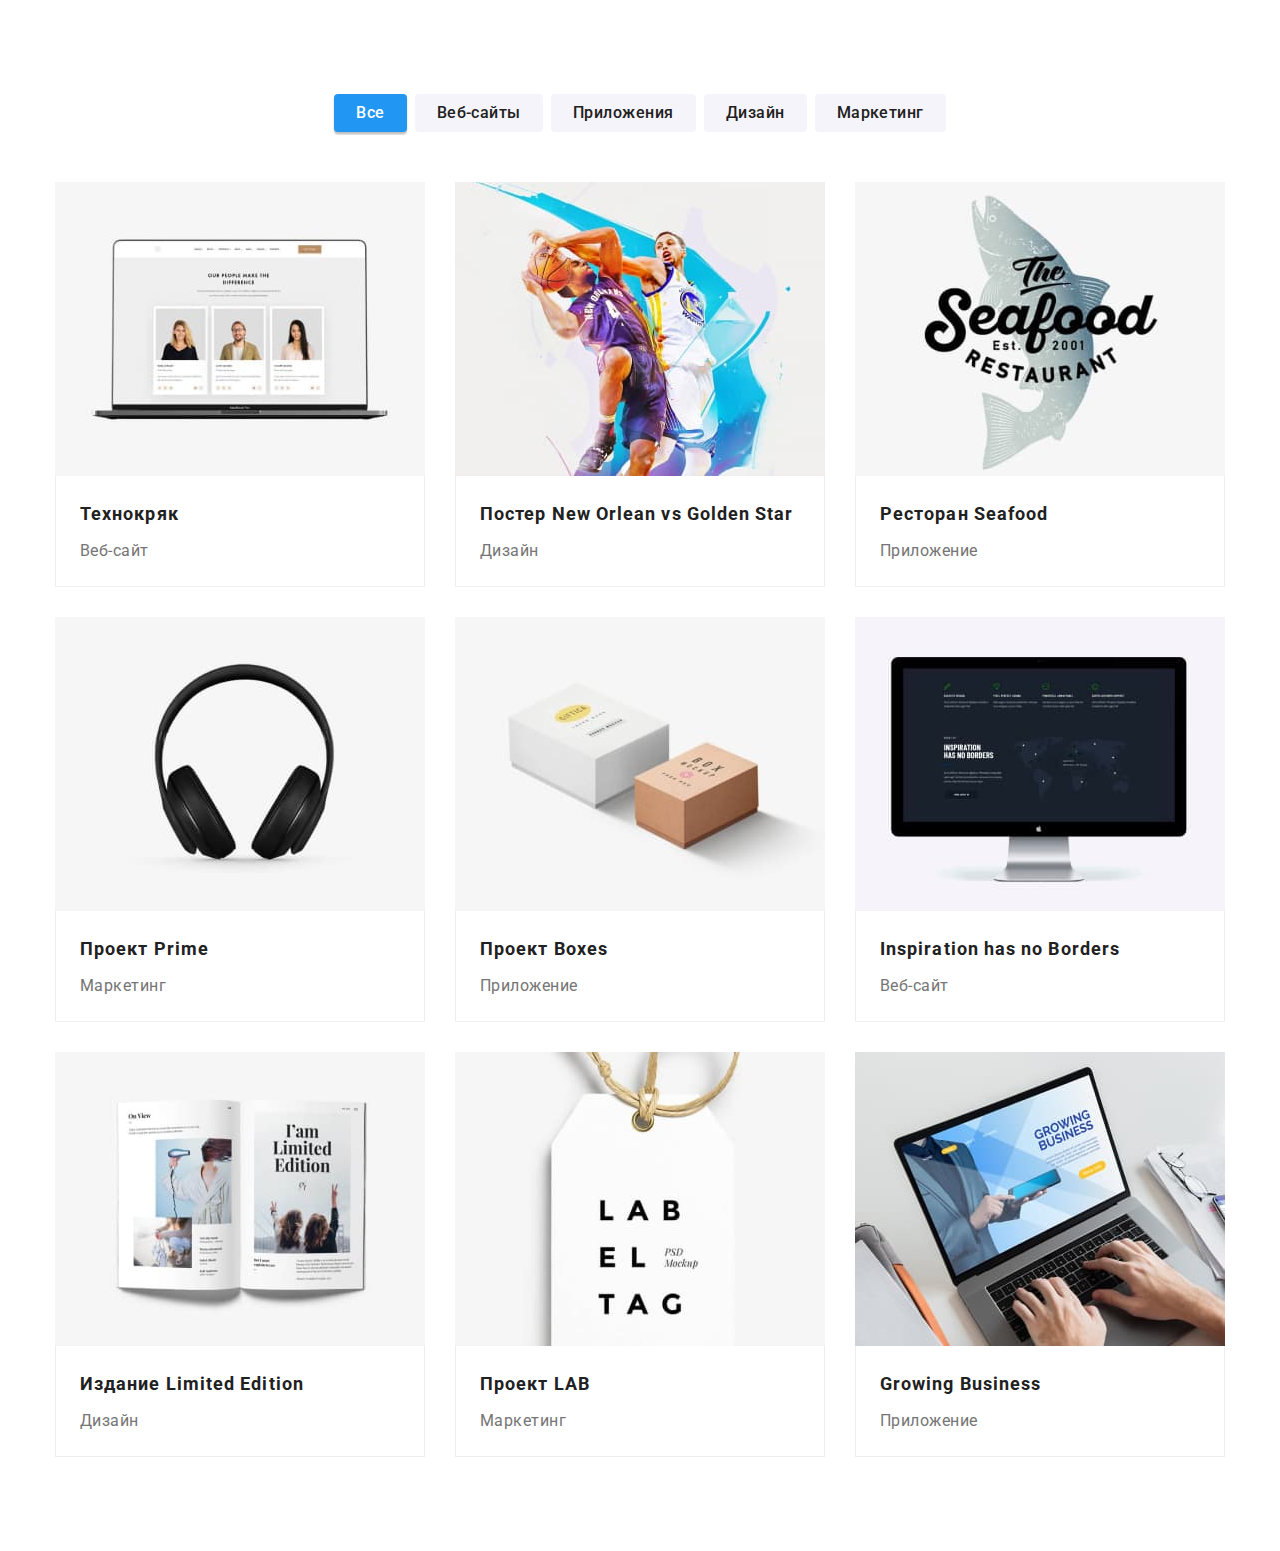
==== portfolio.html @ 35124602 "portfolio" ====
<!DOCTYPE html>
<html lang="ru">
  <head>
    <meta charset="UTF-8" />
    <meta http-equiv="X-UA-Compatible" content="IE=edge" />
    <meta name="viewport" content="width=device-width, initial-scale=1.0" />
    <title>Document</title>
    <link rel="preconnect" href="https://fonts.googleapis.com" />
    <link rel="preconnect" href="https://fonts.gstatic.com" crossorigin />
    <link
      href="https://fonts.googleapis.com/css2?family=Oleo+Script&family=Raleway:wght@700&family=Roboto:wght@400;500;700;900&display=swap"
      rel="stylesheet"
    />
    <link
      rel="stylesheet"
      href="https://cdn.jsdelivr.net/npm/modern-normalize@1.1.0/modern-normalize.min.css"
    />
    <link rel="stylesheet" href="./css/main.min.css" />
  </head>
  <body>
    <!--header page-->
    <!-- <header class="page-header">
      <div class="container container-header">
        <a href="./index.html" class="logo"><span class="logo__web">Web</span>Studio</a>
        <nav>
          <ul class="site-nav">
            <li class="site-nav__item">
              <a href="./index.html" class="site-nav__link">Студия</a>
            </li>
            <li class="site-nav__item">
              <a href="./portfolio.html" class="site-nav__link  site-nav__link--current">Портфолио</a>
            </li>
            <li class="site-nav__item"><a href="" class="site-nav__link">Контакты</a></li>
          </ul>
        </nav>
        <ul class="auth-nav">
          <li class="auth-nav__item">
            <a href="mailto:info@devstudio.com" class="auth-nav__link">
              <svg class="auth-nav__icon--envelope">
                <use href="./images/icons.svg#envelope"></use>
              </svg>
              info@devstudio.com</a
            >
          </li>
          <li class="auth-nav__item auth">
            <a href="tel:+380961111111" class="auth-nav__link">
              <svg class="auth-nav__icon--smartphone">
                <use href="./images/icons.svg#smartphone"></use>
              </svg>
              +38 096 111 11 11</a
            >
          </li>
        </ul>
      </div>
    </header> -->

    <!--main portfolio-->
    <main>
      <section class="section section-portfolio">
        <div class="container">
          <h1 class="section-portfolio__title visually-hidden">РАБОТЫ</h1>
          <ul class="photo-nav">
            <li class="photo-nav__item">
              <button type="button" class="photo-nav__button photo-nav__button--primary">Все</button>
            </li>
            <li class="photo-nav__item"><button type="button" class="photo-nav__button">Веб-сайты</button></li>
            <li class="photo-nav__item"><button type="button" class="photo-nav__button">Приложения</button></li>
            <li class="photo-nav__item"><button type="button" class="photo-nav__button">Дизайн</button></li>
            <li class="photo-nav__item"><button type="button" class="photo-nav__button">Маркетинг</button></li>
          </ul>

          <h2 class="section-portfolio__title visually-hidden">Фото работ</h2>
          <ul class="photo-cards">
            <li class="card">
              <a href="" class="card__link">
                <div class="card__img">
                  <img class="card__img--size" src="./images/laptop1.jpg" alt="laptop"/>
                  <div class="card__overlay">
                    <p>Ресурс предлагает комплексные предложения с разным уровнем функционала и сервисов. Все это позволит посетителю получить исчерпывающие сведения о компании или частном лице.</p>
                  </div>
                </div>
                <div class="card__text">
                  <h2 class="card__project">Технокряк</h2>
                  <p class="card__career">Веб-сайт</p>
                </div>
              </a>
            </li>
            <li class="card">
              <a href="" class="card__link">
                <div class="card__img">
                  <img class="card__img--size" src="./images/basketball.jpg" alt="basketball"/>
                  <div class="card__overlay">
                    <p>Ресурс предлагает комплексные предложения с разным уровнем функционала и сервисов. Все это позволит посетителю получить исчерпывающие сведения о компании или частном лице.</p>
                  </div>
                </div>
              <div class="card__text">
                <h2 class="card__project">Постер New Orlean vs Golden Star</h2>
                <p class="card__career">Дизайн</p>
              </div>
            </a>
            </li>
            <li class="card">
              <a href="" class="card__link">
                <div class="card__img">
                  <img class="card__img--size" src="./images/seafood.jpg" alt="seafood"/>
                  <div class="card__overlay">
                    <p>Ресурс предлагает комплексные предложения с разным уровнем функционала и сервисов. Все это позволит посетителю получить исчерпывающие сведения о компании или частном лице.</p>
                  </div>
                </div>
                <div class="card__text">
                  <h2 class="card__project">Ресторан Seafood</h2>
                  <p class="card__career">Приложение</p>
                </div>
              </a>
            </li>
            <li class="card">
              <a href="" class="card__link">
                <div class="card__img">
                  <img class="card__img--size" src="./images/headphones.jpg" alt="headphones"/>
                  <div class="card__overlay">
                    <p>Ресурс предлагает комплексные предложения с разным уровнем функционала и сервисов. Все это позволит посетителю получить исчерпывающие сведения о компании или частном лице.</p>
                  </div>
                </div>
                <div class="card__text">
                  <h2 class="card__project">Проект Prime</h2>
                  <p class="card__career">Маркетинг</p>
                </div>
              </a>
            </li>
            <li class="card">
              <a href="" class="card__link">
                <div class="card__img">
                  <img class="card__img--size" src="./images/boxes.jpg" alt="boxes"/>
                  <div class="card__overlay">
                    <p>Ресурс предлагает комплексные предложения с разным уровнем функционала и сервисов. Все это позволит посетителю получить исчерпывающие сведения о компании или частном лице.</p>
                  </div>
                </div>
                <div class="card__text">
                  <h2 class="card__project">Проект Boxes</h2>
                  <p class="card__career">Приложение</p>
                </div>
              </a>
            </li>
            <li class="card">
              <a href="" class="card__link">
                <div class="card__img">
                  <img class="card__img--size" src="./images/mac.jpg" alt="bac"/>
                  <div class="card__overlay">
                    <p>Ресурс предлагает комплексные предложения с разным уровнем функционала и сервисов. Все это позволит посетителю получить исчерпывающие сведения о компании или частном лице.</p>
                  </div>
                </div>
                <div class="card__text">
                  <h2 class="card__project">Inspiration has no Borders</h2>
                  <p class="card__career">Веб-сайт</p>
                </div>
              </a>
            </li>
            <li class="card">
              <a href="" class="card__link">
                <div class="card__img">
                  <img class="card__img--size" src="./images/book.jpg" alt="book"/>
                  <div class="card__overlay">
                    <p>Ресурс предлагает комплексные предложения с разным уровнем функционала и сервисов. Все это позволит посетителю получить исчерпывающие сведения о компании или частном лице.</p>
                  </div>
                </div>
                <div class="card__text">
                  <h2 class="card__project">Издание Limited Edition</h2>
                  <p class="card__career">Дизайн</p>
                </div>
              </a>
            </li>
            <li class="card">
              <a href="" class="card__link">
                <div class="card__img">
                <img class="card__img--size" src="./images/steaker.jpg" alt="steaker"/>
                  <div class="card__overlay">
                    <p>Ресурс предлагает комплексные предложения с разным уровнем функционала и сервисов. Все это позволит посетителю получить исчерпывающие сведения о компании или частном лице.</p>
                  </div>
                </div>
                <div class="card__text">
                  <h2 class="card__project">Проект LAB</h2>
                  <p class="card__career">Маркетинг</p>
                </div>
              </a>
            </li>
            <li class="card">
              <a href="" class="card__link">
                <div class="card__img">
                  <img class="card__img--size" src="./images/laptop-hands.jpg" alt="laptop-hands"/>
                  <div class="card__overlay">
                    <p>Ресурс предлагает комплексные предложения с разным уровнем функционала и сервисов. Все это позволит посетителю получить исчерпывающие сведения о компании или частном лице.</p>
                  </div>
                </div>
                <div class="card__text">
                  <h2 class="card__project">Growing Business</h2>
                  <p class="card__career">Приложение</p>
                </div>
              </a>
            </li>
          </ul>
        </div>
      </section>

    <!--footer page-->
    <!-- <footer class="footer">
      <div class="container footer-container">
        <div class="footer__contact">
          <a href="" class="footer-logo"
            ><span class="footer-logo--white">Web</span
            ><span class="footer-logo--blue">Studio</span></a>
          <address>
            <a href="https://goo.gl/maps/uPLYLn5CrwRYCuye6" class="footer__address"
              >г. Киев, пр-т Леси Украинки, 26</a
            >
            <a href="mailto:info@example.com" class="footer__mail">info@example.com</a>
            <a href="tel:+380991111111" class="footer__phone">+38 099 111 11 11</a>
          </address>
        </div>

        <div class="footer-social">
          <p class="footer-social__slogan">присоединяйтесь</p>
          <ul class="footer-social__list">
            <li class="footer-social__item">
              <a href="https://www.instagram.com" class="footer-social__link" target="_blank">
                <svg class="footer-social__icon">
                  <use href="./images/icons.svg#instagram"></use>
                </svg>
              </a>
            </li>
            <li class="footer-social__item">
              <a href="https://twitter.com" class="footer-social__link" target="_blank">
                <svg class="footer-social__icon">
                  <use href="./images/icons.svg#twitter"></use>
                </svg>
              </a>
            </li>
            <li class="footer-social__item">
              <a href="https://www.facebook.com" class="footer-social__link" target="_blank">
                <svg class="footer-social__icon">
                  <use href="./images/icons.svg#facebook"></use>
                </svg>
              </a>
            </li>
            <li class="footer-social__item">
              <a href="https://www.linkedin.com" class="footer-social__link" target="_blank">
                <svg class="footer-social__icon">
                  <use href="./images/icons.svg#linkedin"></use>
                </svg>
              </a>
            </li>
          </ul>
        </div> -->

        <!-- subscribe-form -->

        <!-- <form class="subscribe-form" autocomplete="off">
          <p class="subscribe-form__slogan">Подпишитесь на рассылку</p>
          <div>
            <label for="email"></label>
            <input class="subscribe-form__inpit" type="email" name="email" id="email" placeholder="E-mail">
          </div> 
        </form>
         <div class="subscribe-form__button">
          <button class="subscribe-form__button--text" type="submit">Подписаться 
              <svg class="subscribe-form__button--icon">
              <use href="./images/icons.svg#icon-send"></use>
              </svg>
          </button>
        </div>
      </div>
    </footer> -->

    <script src="./js/modal.js"></script>
  </body>
</html>
---- css/main.min.css ----
.container-header,.site-nav,.auth-nav,.auth-nav__link,.features-icons-cont,.doing-list__element,.social-list,.social-list__link,.client__button,.footer-social__link,.modal__close-button,.contact-form-policy__label,.button__send{display:-webkit-box;display:-ms-flexbox;display:flex;-webkit-box-align:center;-ms-flex-align:center;align-items:center;-webkit-box-pack:center;-ms-flex-pack:center;justify-content:center}.subscribe-form__button--text,.button__send,.photo-nav__button{color:#fff;background-color:#2196F3;font-weight:700;font-size:16px;line-height:1.88;letter-spacing:0.06em;cursor:pointer;border-radius:4px;padding:10px 32px;margin-left:auto;margin-right:auto;border:transparent;-webkit-transition:background-color 250ms cubic-bezier(0.4, 0, 0.2, 1);transition:background-color 250ms cubic-bezier(0.4, 0, 0.2, 1)}.subscribe-form__button--text:hover,.button__send:hover,.photo-nav__button:hover,.subscribe-form__button--text:focus,.button__send:focus,.photo-nav__button:focus{background-color:#188CE8}.section-features__title,.section-doing__title,.section-team__title,.client-section__title,.section-portfolio__title{font-weight:700;font-size:36px;line-height:1.17;text-align:center;color:#212121}.visually-hidden{position:absolute;width:1px;height:1px;margin:-1px;border:0;padding:0;white-space:nowrap;-webkit-clip-path:inset(100%);clip-path:inset(100%);clip:rect(0 0 0 0);overflow:hidden}body{background-color:#fff;color:#757575;font-family:roboto, sans-serif;letter-spacing:0.03em;font-weight:400}img{display:block;max-width:100%;height:auto;margin:0;bottom:0}p,h1,h2,h3,h4{margin:0}ul{margin:0;padding:0;list-style:none}.container{width:100%;margin-left:auto;margin-right:auto;padding-left:15px;padding-right:15px}@media screen and (min-width: 480px){.container{max-width:480px}}@media screen and (min-width: 768px){.container{max-width:768px}}@media screen and (min-width: 1200px){.container{max-width:1200px}}.section{padding:60px 0}@media screen and (min-width: 1200px){.section{padding:94px 0}}.page-header{border-bottom:1px solid #ECECEC;background:#fff}.logo{color:#000;font-family:Raleway, sans-serif;font-weight:700;font-size:26px;line-height:1.19;text-decoration:none;display:block;margin-right:93px}.logo__web{color:#2196F3}.site-nav{font-weight:500;font-size:14px;line-height:1.14;letter-spacing:0.02em;text-decoration:none}.site-nav__item{position:relative}.site-nav__item:not(:first-child){margin-left:50px}.site-nav__link{color:#212121;padding-top:32px;padding-bottom:32px;-webkit-transition:color 250ms cubic-bezier(0.4, 0, 0.2, 1);transition:color 250ms cubic-bezier(0.4, 0, 0.2, 1);text-decoration:none}.site-nav__link--current{color:#2196F3}.site-nav__link--current::after{display:block;position:absolute;margin-top:29px;content:'';width:100%;height:4px;background:#2196F3;border-radius:2px}.site-nav__link:hover,.site-nav__link:focus{color:#2196F3}.auth-nav{font-weight:500;font-size:14px;line-height:1.14;letter-spacing:0.02em;text-decoration:none;margin-left:auto}.auth-nav__item:not(:first-child){margin-left:30px}.auth-nav__link{color:#757575;padding-top:32px;padding-bottom:32px;text-decoration:none;-webkit-transition:color 250ms cubic-bezier(0.4, 0, 0.2, 1);transition:color 250ms cubic-bezier(0.4, 0, 0.2, 1)}.auth-nav__link:hover,.auth-nav__link:focus{color:#2196F3}.auth-nav__icon--envelope{width:16px;height:12px;margin-right:10px;fill:currentColor;text-align:center}.auth-nav__icon--smartphone{width:10px;height:16px;margin-right:10px;fill:currentColor}.hero{text-align:center;padding-top:118px;padding-bottom:118px;background-color:#2F303A;background-image:url(../images/Img-Overlay.png),url(../images/bg-hero.jpg);background-repeat:no-repeat;background-position:center;background-size:cover}@media screen and (min-width: 1200px){.hero{padding-top:200px;padding-bottom:200px}}.hero__title{color:#fff;font-weight:900;font-size:26px;line-height:1.615;letter-spacing:0.06em;text-transform:uppercase;margin-bottom:30px}@media screen and (min-width: 1200px){.hero__title{font-size:44px;line-height:1.36}}.hero__button{color:#fff;background-color:#2196F3;font-weight:700;font-size:16px;line-height:1.88;letter-spacing:0.06em;cursor:pointer;border-radius:4px;padding:10px 32px;margin-left:auto;margin-right:auto;border:transparent;-webkit-transition:background-color 250ms cubic-bezier(0.4, 0, 0.2, 1);transition:background-color 250ms cubic-bezier(0.4, 0, 0.2, 1)}.hero__button:hover,.hero__button:focus{background-color:#188CE8}.features-list{margin-bottom:-30px}@media screen and (min-width: 768px){.features-list{display:-webkit-box;display:-ms-flexbox;display:flex;-ms-flex-wrap:wrap;flex-wrap:wrap;margin-left:-30px}}@media screen and (min-width: 1200px){.features-list{-ms-flex-wrap:nowrap;flex-wrap:nowrap}}.features-list__item{margin-bottom:30px}@media screen and (min-width: 768px){.features-list__item{-ms-flex-preferred-size:calc(100% / 2 - 30px);flex-basis:calc(100% / 2 - 30px);margin-left:30px}}@media screen and (min-width: 1200px){.features-list__item{-ms-flex-preferred-size:calc(100% / 4 - 30px);flex-basis:calc(100% / 4 - 30px)}}.features-list__title{color:#212121;text-transform:uppercase;text-align:center;font-weight:700;font-size:14px;line-height:1.14;margin-top:0;margin-bottom:10px}.features-list__text{font-weight:400;font-size:14px;line-height:1.71;letter-spacing:0.03em}.features-icons-cont{margin-bottom:30px;background-color:#F5F4FA;border-radius:4px}.features-icons-cont__icon{margin:25px 0}.section-doing{padding-top:0;padding-bottom:94px}@media screen and (max-width: 1199px){.section-doing{display:none}}.section-doing__title{margin-bottom:50px}.doing-list{display:-webkit-box;display:-ms-flexbox;display:flex;-webkit-box-pack:justify;-ms-flex-pack:justify;justify-content:space-between}.doing-list__item{position:relative}.doing-list__element{position:absolute;bottom:0;width:370px;height:70px;background:rgba(47,48,58,0.8);text-transform:uppercase;font-weight:700;font-size:14px;line-height:1.143;color:#fff}.section-team{background-color:#F5F4FA;width:100%}.section-team__title{margin-top:0;margin-bottom:30px}@media screen and (min-width: 1200px){.section-team__title{margin-bottom:50px}}.team-list{margin-bottom:-30px}@media screen and (min-width: 768px){.team-list{display:-webkit-box;display:-ms-flexbox;display:flex;-ms-flex-wrap:wrap;flex-wrap:wrap;margin-left:-30px}}@media screen and (min-width: 1200px){.team-list{-ms-flex-wrap:nowrap;flex-wrap:nowrap}}.team-list__item{background-color:#fff;max-width:450px;margin-bottom:30px;-webkit-box-shadow:0px 1px 3px rgba(0,0,0,0.12),0px 1px 1px rgba(0,0,0,0.14),0px 2px 1px rgba(0,0,0,0.2);box-shadow:0px 1px 3px rgba(0,0,0,0.12),0px 1px 1px rgba(0,0,0,0.14),0px 2px 1px rgba(0,0,0,0.2);border-radius:0px 0px 4px 4px}@media screen and (min-width: 768px){.team-list__item{-ms-flex-preferred-size:calc(100% / 2 - 30px);flex-basis:calc(100% / 2 - 30px);margin-left:30px}}@media screen and (min-width: 1200px){.team-list__item{-ms-flex-preferred-size:calc(100% / 4 - 30px);flex-basis:calc(100% / 4 - 30px)}}.team-list__container{display:-webkit-box;display:-ms-flexbox;display:flex;-webkit-box-orient:vertical;-webkit-box-direction:normal;-ms-flex-direction:column;flex-direction:column;text-align:center;padding-top:30px;padding-bottom:24px}.team-list__name{color:#212121;font-weight:500;font-size:16px;line-height:1.19;padding-bottom:10px}.team-list__profession{font-size:16px;line-height:1.19;padding-bottom:16px}.social-list__item{width:44px;height:44px}.social-list__item:not(:last-child){margin-right:10px}.social-list__link{width:100%;height:100%;border-radius:50%;color:#AFB1B8;background-color:#fff;-webkit-transition:color 250ms cubic-bezier(0.4, 0, 0.2, 1),background-color 250ms cubic-bezier(0.4, 0, 0.2, 1);transition:color 250ms cubic-bezier(0.4, 0, 0.2, 1),background-color 250ms cubic-bezier(0.4, 0, 0.2, 1)}.social-list__link:hover,.social-list__link:focus{color:#fff;background-color:#2196F3}.social-list__icon{width:20px;height:20px;fill:currentColor}.client-section__title{margin-bottom:30px}@media screen and (min-width: 1200px){.client-section__title{margin-bottom:50px}}.client-section__list{display:-webkit-box;display:-ms-flexbox;display:flex;-ms-flex-wrap:wrap;flex-wrap:wrap;margin-left:-30px;margin-bottom:-30px}.client{margin-left:30px;margin-bottom:30px;-ms-flex-preferred-size:calc(100% / 2 - 30px);flex-basis:calc(100% / 2 - 30px)}@media screen and (min-width: 768px){.client{-ms-flex-preferred-size:calc(100% / 3 - 30px);flex-basis:calc(100% / 3 - 30px)}}@media screen and (min-width: 1200px){.client{-ms-flex-preferred-size:calc(100% / 6 - 30px);flex-basis:calc(100% / 6 - 30px)}}.client__button{border:1px solid #AFB1B8;border-radius:4px;height:92px;color:#AFB1B8;-webkit-transition:color 250ms cubic-bezier(0.4, 0, 0.2, 1),border 250ms cubic-bezier(0.4, 0, 0.2, 1);transition:color 250ms cubic-bezier(0.4, 0, 0.2, 1),border 250ms cubic-bezier(0.4, 0, 0.2, 1)}.client__button:hover,.client__button:focus{color:#2196F3;border:1px solid #2196F3}.client__icon{width:106px;height:60px;fill:currentColor}.footer{background-color:#2F303A}.footer-container{display:-webkit-box;display:-ms-flexbox;display:flex;-webkit-box-align:start;-ms-flex-align:start;align-items:flex-start;-ms-flex-line-pack:center;align-content:center}.footer__contact{display:-webkit-box;display:-ms-flexbox;display:flex;-webkit-box-pack:center;-ms-flex-pack:center;justify-content:center;-webkit-box-orient:vertical;-webkit-box-direction:normal;-ms-flex-direction:column;flex-direction:column;padding-top:60px;width:100%}.footer-logo{display:block;color:#000;font-family:Raleway, sans-serif;font-weight:700;font-size:26px;line-height:1.19;text-decoration:none;margin-bottom:20px;margin-right:0}.footer-logo--white{color:#fff;-webkit-transition:color 250ms cubic-bezier(0.4, 0, 0.2, 1);transition:color 250ms cubic-bezier(0.4, 0, 0.2, 1)}.footer-logo--blue{color:#2196F3}.footer__address,.footer__mail,.footer__phone{display:block;font-size:14px;line-height:1.71;font-style:normal;margin-bottom:9px;text-decoration:none}.footer__address:hover,.footer__address:focus,.footer__mail:hover,.footer__mail:focus,.footer__phone:hover,.footer__phone:focus{color:#2196F3}.footer__address{color:#fff;-webkit-transition:color 250ms cubic-bezier(0.4, 0, 0.2, 1);transition:color 250ms cubic-bezier(0.4, 0, 0.2, 1)}.footer__mail,.footer__phone{color:rgba(255,255,255,0.6);-webkit-transition:color 250ms cubic-bezier(0.4, 0, 0.2, 1);transition:color 250ms cubic-bezier(0.4, 0, 0.2, 1)}.footer__phone{margin-bottom:0}.footer-social{width:100%;padding:72px 93px 100px 70px}.footer-social__slogan{font-weight:700;font-size:14px;line-height:1.143;letter-spacing:0.03em;text-transform:uppercase;color:#fff;padding-bottom:20px;width:100%}.footer-social__list{display:-webkit-box;display:-ms-flexbox;display:flex}.footer-social__item{width:44px;height:44px}.footer-social__item:not(:last-child){margin-right:10px}.footer-social__link{width:100%;height:100%;border-radius:50%;color:#fff;background-color:rgba(255,255,255,0.1);-webkit-transition:color 250ms cubic-bezier(0.4, 0, 0.2, 1),background-color 250ms cubic-bezier(0.4, 0, 0.2, 1);transition:color 250ms cubic-bezier(0.4, 0, 0.2, 1),background-color 250ms cubic-bezier(0.4, 0, 0.2, 1)}.footer-social__link:hover,.footer-social__link:focus{color:#fff;background-color:#2196F3}.footer-social__icon{width:20px;height:20px;fill:currentColor}.subscribe-form{width:358px;padding-top:72px}.subscribe-form__slogan{font-weight:700;font-size:14px;line-height:1.143;letter-spacing:0.03em;text-transform:uppercase;color:#fff;padding-bottom:20px}.subscribe-form__inpit{width:358px;height:50px;left:815px;top:2787px;background:rgba(47,48,58,0.8);border:1px solid rgba(255,255,255,0.3);-webkit-filter:drop-shadow(0px 4px 4px rgba(0,0,0,0.15));filter:drop-shadow(0px 4px 4px rgba(0,0,0,0.15));border-radius:4px;padding-left:16px;color:#fff;-webkit-transition:border 250ms cubic-bezier(0.4, 0, 0.2, 1);transition:border 250ms cubic-bezier(0.4, 0, 0.2, 1);outline:none;cursor:pointer}.subscribe-form__inpit::-webkit-input-placeholder{font-weight:400;font-size:16px;line-height:1.25;letter-spacing:0.03em;color:rgba(255,255,255,0.6)}.subscribe-form__inpit:-ms-input-placeholder{font-weight:400;font-size:16px;line-height:1.25;letter-spacing:0.03em;color:rgba(255,255,255,0.6)}.subscribe-form__inpit::-ms-input-placeholder{font-weight:400;font-size:16px;line-height:1.25;letter-spacing:0.03em;color:rgba(255,255,255,0.6)}.subscribe-form__inpit::placeholder{font-weight:400;font-size:16px;line-height:1.25;letter-spacing:0.03em;color:rgba(255,255,255,0.6)}.subscribe-form__inpit:focus{border:1px solid #2196F3;border-radius:4px}.subscribe-form__button{padding-top:108px;padding-left:12px}.subscribe-form__button--text{display:-webkit-inline-box;display:-ms-inline-flexbox;display:inline-flex;-webkit-box-align:center;-ms-flex-align:center;align-items:center;padding:10px 28px}.subscribe-form__button--icon{width:24px;height:24px;margin-left:10px}.backdrop{position:fixed;top:0;left:0;width:100%;height:100%;background:rgba(0,0,0,0.2);z-index:2;opacity:1;visibility:visible;-webkit-transition:opacity 250ms cubic-bezier(0.4, 0, 0.2, 1),visibility 250ms cubic-bezier(0.4, 0, 0.2, 1);transition:opacity 250ms cubic-bezier(0.4, 0, 0.2, 1),visibility 250ms cubic-bezier(0.4, 0, 0.2, 1)}.backdrop.is-hidden{visibility:hidden;opacity:0;pointer-events:none}.backdrop.is-hidden .modal{-webkit-transform:translate(-50%, -50%) scale(0.8);transform:translate(-50%, -50%) scale(0.8)}.modal{position:absolute;top:50%;left:50%;-webkit-transform:translate(-50%, -50%) scale(1);transform:translate(-50%, -50%) scale(1);-webkit-transition:-webkit-transform 250ms cubic-bezier(0.4, 0, 0.2, 1);transition:-webkit-transform 250ms cubic-bezier(0.4, 0, 0.2, 1);transition:transform 250ms cubic-bezier(0.4, 0, 0.2, 1);transition:transform 250ms cubic-bezier(0.4, 0, 0.2, 1), -webkit-transform 250ms cubic-bezier(0.4, 0, 0.2, 1);margin:0;min-width:528px;min-height:581px;background-color:#fff;-webkit-box-shadow:0px 1px 3px rgba(0,0,0,0.12),0px 1px 1px rgba(0,0,0,0.14),0px 2px 1px rgba(0,0,0,0.2);box-shadow:0px 1px 3px rgba(0,0,0,0.12),0px 1px 1px rgba(0,0,0,0.14),0px 2px 1px rgba(0,0,0,0.2);border-radius:4px}.modal__close-button{position:absolute;right:8px;top:8px;padding:0;margin:0;width:30px;height:30px;border:1px solid rgba(0,0,0,0.1);background-color:#fff;border-radius:50%;fill:#000;-webkit-transition:fill 250ms cubic-bezier(0.4, 0, 0.2, 1);transition:fill 250ms cubic-bezier(0.4, 0, 0.2, 1);cursor:pointer}.modal__close-button:hover{fill:#2196F3}.form{width:448px;margin-left:auto;margin-right:auto;padding-top:41px;padding-bottom:40px}.form__title{font-weight:700;font-size:20px;line-height:1.15;text-align:center;letter-spacing:0.03em;color:#212121;padding-bottom:12px}.contact-form{position:relative;padding-bottom:10px;display:-webkit-box;display:-ms-flexbox;display:flex;-webkit-box-orient:vertical;-webkit-box-direction:normal;-ms-flex-direction:column;flex-direction:column;margin:0}.contact-form__label{font-weight:400;font-size:12px;line-height:1.17;letter-spacing:0.01em;margin-bottom:4px}.contact-form__input{border:1px solid rgba(33,33,33,0.2);border-radius:4px;outline:none;padding-left:42px;padding-right:16px;color:#212121;resize:none;cursor:pointer;-webkit-transition:border 250ms cubic-bezier(0.4, 0, 0.2, 1);transition:border 250ms cubic-bezier(0.4, 0, 0.2, 1)}.contact-form__input--height{height:40px}.contact-form__input--comment{padding:12px 16px}.contact-form__input::-webkit-input-placeholder{font-size:14px;line-height:1.143;letter-spacing:0.01em;color:rgba(117,117,117,0.5)}.contact-form__input:-ms-input-placeholder{font-size:14px;line-height:1.143;letter-spacing:0.01em;color:rgba(117,117,117,0.5)}.contact-form__input::-ms-input-placeholder{font-size:14px;line-height:1.143;letter-spacing:0.01em;color:rgba(117,117,117,0.5)}.contact-form__input::placeholder{font-size:14px;line-height:1.143;letter-spacing:0.01em;color:rgba(117,117,117,0.5)}.contact-form__input:focus{border:1px solid #2196F3}.contact-form__input:focus+.contact-form__icon{fill:#2196F3}.contact-form__icon{position:absolute;bottom:21px;left:12px;width:18px;height:18px;fill:#212121;-webkit-transition:fill 250ms cubic-bezier(0.4, 0, 0.2, 1);transition:fill 250ms cubic-bezier(0.4, 0, 0.2, 1)}.contact-form-policy{padding-bottom:30px;margin:0}.contact-form-policy__label{font-weight:400;font-size:14px;line-height:1.71;letter-spacing:0.03em;cursor:pointer}.contact-form-policy__label--rules{margin-left:0.25rem;color:#2196F3}.contact-form-policy__checkbox{display:inline-block;width:16px;height:15px;border:2px solid #212121;border-radius:2px;margin-right:8px}.contact-form-policy__input:checked+.contact-form-policy__checkbox{border-color:#2196F3;background-color:#2196F3;background-image:url(../images/icon-check.svg);background-size:contain;background-repeat:no-repeat;background-origin:border-box}.button__send{min-width:200px}.photo-nav{display:-webkit-box;display:-ms-flexbox;display:flex;-ms-flex-wrap:wrap;flex-wrap:wrap;padding-bottom:40px;margin-left:-8px;margin-bottom:-15px}@media screen and (min-width: 768px){.photo-nav{-webkit-box-pack:center;-ms-flex-pack:center;justify-content:center;margin-bottom:0;padding-bottom:30px}}@media screen and (min-width: 1200px){.photo-nav{padding-bottom:50px}}.photo-nav__item{margin-left:8px;margin-bottom:15px}@media screen and (min-width: 768px){.photo-nav__item{margin-bottom:0}}.photo-nav__button{color:#212121;background-color:#F5F4FA;-webkit-box-shadow:none;box-shadow:none;font-weight:500;font-size:16px;line-height:1.63;letter-spacing:0.03em;font-family:inherit;cursor:pointer;padding:6px 22px;-webkit-transition:color 250ms cubic-bezier(0.4, 0, 0.2, 1),background-color 250ms cubic-bezier(0.4, 0, 0.2, 1),-webkit-box-shadow 250ms cubic-bezier(0.4, 0, 0.2, 1);transition:color 250ms cubic-bezier(0.4, 0, 0.2, 1),background-color 250ms cubic-bezier(0.4, 0, 0.2, 1),-webkit-box-shadow 250ms cubic-bezier(0.4, 0, 0.2, 1);transition:color 250ms cubic-bezier(0.4, 0, 0.2, 1),background-color 250ms cubic-bezier(0.4, 0, 0.2, 1),box-shadow 250ms cubic-bezier(0.4, 0, 0.2, 1);transition:color 250ms cubic-bezier(0.4, 0, 0.2, 1),background-color 250ms cubic-bezier(0.4, 0, 0.2, 1),box-shadow 250ms cubic-bezier(0.4, 0, 0.2, 1),-webkit-box-shadow 250ms cubic-bezier(0.4, 0, 0.2, 1)}.photo-nav__button:hover,.photo-nav__button:focus{color:#fff;background-color:#2196F3;-webkit-box-shadow:0px 3px 1px rgba(0,0,0,0.1),0px 1px 2px rgba(0,0,0,0.08),0px 2px 2px rgba(0,0,0,0.12);box-shadow:0px 3px 1px rgba(0,0,0,0.1),0px 1px 2px rgba(0,0,0,0.08),0px 2px 2px rgba(0,0,0,0.12)}.photo-nav__button--primary{color:#fff;background-color:#2196F3;-webkit-box-shadow:0px 3px 1px rgba(0,0,0,0.1),0px 1px 2px rgba(0,0,0,0.08),0px 2px 2px rgba(0,0,0,0.12);box-shadow:0px 3px 1px rgba(0,0,0,0.1),0px 1px 2px rgba(0,0,0,0.08),0px 2px 2px rgba(0,0,0,0.12)}.photo-cards{margin-bottom:-30px}@media screen and (min-width: 768px){.photo-cards{display:-webkit-box;display:-ms-flexbox;display:flex;-ms-flex-wrap:wrap;flex-wrap:wrap;margin-left:-30px}}.card{margin-bottom:30px;-webkit-box-shadow:none;box-shadow:none;-webkit-transition:-webkit-box-shadow 250ms cubic-bezier(0.4, 0, 0.2, 1);transition:-webkit-box-shadow 250ms cubic-bezier(0.4, 0, 0.2, 1);transition:box-shadow 250ms cubic-bezier(0.4, 0, 0.2, 1);transition:box-shadow 250ms cubic-bezier(0.4, 0, 0.2, 1), -webkit-box-shadow 250ms cubic-bezier(0.4, 0, 0.2, 1)}@media screen and (min-width: 768px){.card{-ms-flex-preferred-size:calc(100% / 2 - 30px);flex-basis:calc(100% / 2 - 30px);margin-left:30px}}@media screen and (min-width: 1200px){.card{-ms-flex-preferred-size:calc(100% / 3 - 30px);flex-basis:calc(100% / 3 - 30px);margin-left:30px}}.card:hover,.card:focus{cursor:pointer;-webkit-box-shadow:0px 1px 1px rgba(0,0,0,0.12),0px 4px 4px rgba(0,0,0,0.06),1px 4px 6px rgba(0,0,0,0.16);box-shadow:0px 1px 1px rgba(0,0,0,0.12),0px 4px 4px rgba(0,0,0,0.06),1px 4px 6px rgba(0,0,0,0.16)}.card:hover .card__overlay,.card:focus .card__overlay{-webkit-transform:translateY(0);transform:translateY(0)}.card__link{display:-webkit-box;display:-ms-flexbox;display:flex;-webkit-box-orient:vertical;-webkit-box-direction:normal;-ms-flex-direction:column;flex-direction:column;height:100%;text-decoration:none}.card__img{position:relative;overflow:hidden}.card__img--size{width:450px}.card__overlay{position:absolute;width:100%;height:100%;top:0;left:0;padding:63px 24px;font-size:18px;line-height:1.556;color:#fff;background:rgba(33,150,243,0.9);-webkit-transform:translateY(100%);transform:translateY(100%);-webkit-transition:-webkit-transform 250ms cubic-bezier(0.4, 0, 0.2, 1);transition:-webkit-transform 250ms cubic-bezier(0.4, 0, 0.2, 1);transition:transform 250ms cubic-bezier(0.4, 0, 0.2, 1);transition:transform 250ms cubic-bezier(0.4, 0, 0.2, 1), -webkit-transform 250ms cubic-bezier(0.4, 0, 0.2, 1)}.card__text{-webkit-box-flex:1;-ms-flex-positive:1;flex-grow:1;border:1px solid #EEEEEE;border-top:transparent;padding:20px 24px;-webkit-box-shadow:none;box-shadow:none}.card__project{font-weight:700;font-size:18px;line-height:2;letter-spacing:0.06em;margin-bottom:4px;color:#212121}.card__career{font-size:16px;line-height:1.88;color:#757575}
/*# sourceMappingURL=main.min.css.map */
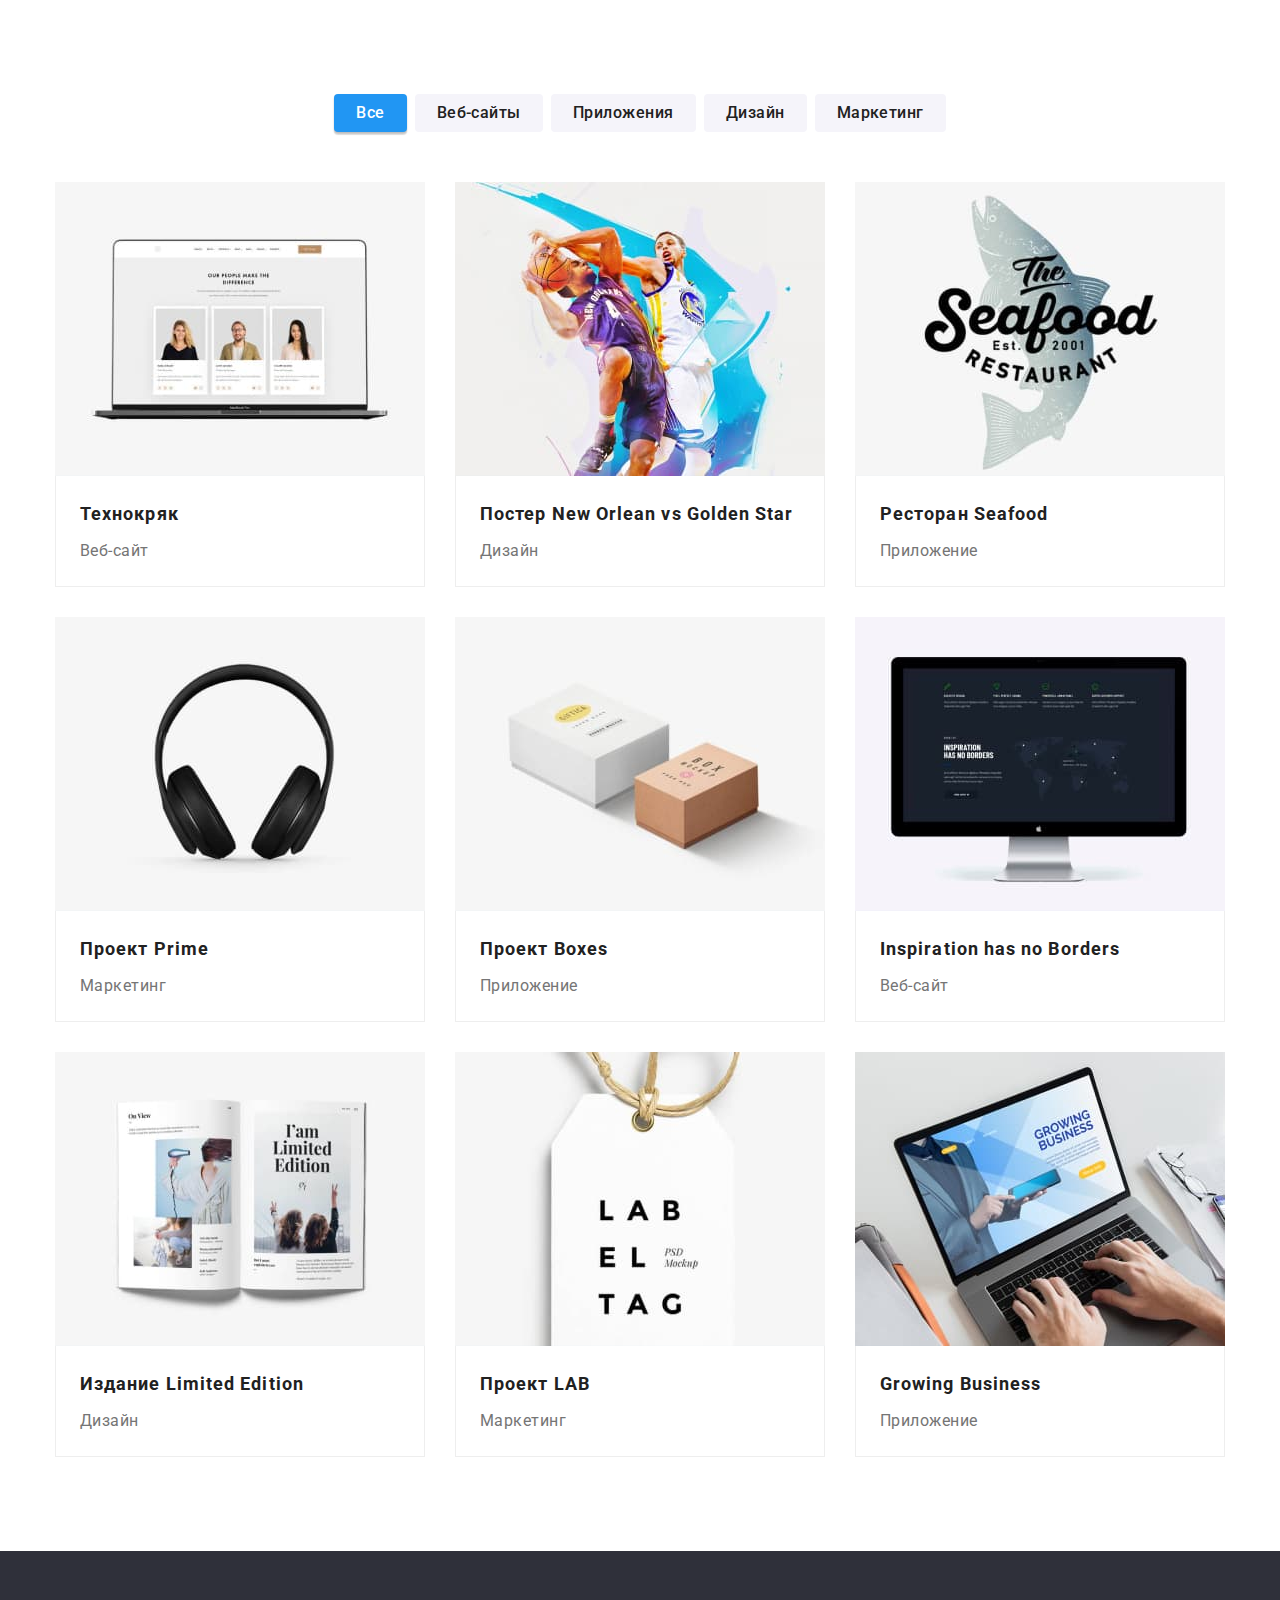
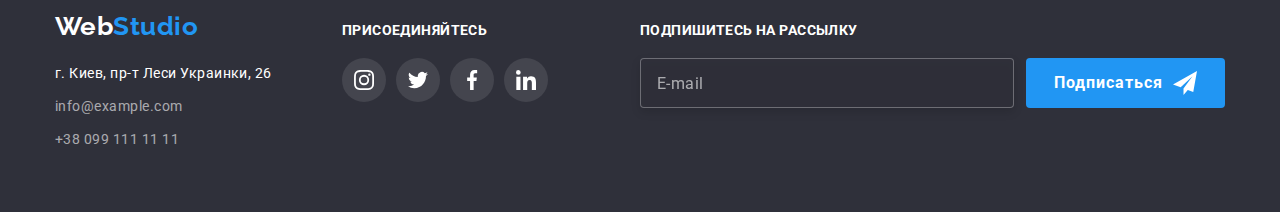
==== commit 9c9ba2e9: "footer adaptive" ====
--- a/portfolio.html
+++ b/portfolio.html
@@ -202,73 +202,82 @@
       </section>
 
     <!--footer page-->
-    <!-- <footer class="footer">
-      <div class="container footer-container">
-        <div class="footer__contact">
-          <a href="" class="footer-logo"
-            ><span class="footer-logo--white">Web</span
-            ><span class="footer-logo--blue">Studio</span></a>
-          <address>
-            <a href="https://goo.gl/maps/uPLYLn5CrwRYCuye6" class="footer__address"
-              >г. Киев, пр-т Леси Украинки, 26</a
+    <footer>
+      <div class="footer">
+        <div class="container footer-container">
+          <div class="footer__contact">
+            <a href="" class="footer-logo"
+              ><span class="footer-logo--white">Web</span
+              ><span class="footer-logo--blue">Studio</span></a
             >
-            <a href="mailto:info@example.com" class="footer__mail">info@example.com</a>
-            <a href="tel:+380991111111" class="footer__phone">+38 099 111 11 11</a>
-          </address>
+            <address>
+              <a href="https://goo.gl/maps/uPLYLn5CrwRYCuye6" class="footer__address"
+                >г. Киев, пр-т Леси Украинки, 26</a
+              >
+              <a href="mailto:info@example.com" class="footer__mail">info@example.com</a>
+              <a href="tel:+380991111111" class="footer__phone">+38 099 111 11 11</a>
+            </address>
+          </div>
+
+          <div class="footer-social">
+            <p class="footer-social__slogan">присоединяйтесь</p>
+            <ul class="footer-social__list">
+              <li class="footer-social__item">
+                <a href="https://www.instagram.com" class="footer-social__link" target="_blank">
+                  <svg class="footer-social__icon">
+                    <use href="./images/icons.svg#instagram"></use>
+                  </svg>
+                </a>
+              </li>
+              <li class="footer-social__item">
+                <a href="https://twitter.com" class="footer-social__link" target="_blank">
+                  <svg class="footer-social__icon">
+                    <use href="./images/icons.svg#twitter"></use>
+                  </svg>
+                </a>
+              </li>
+              <li class="footer-social__item">
+                <a href="https://www.facebook.com" class="footer-social__link" target="_blank">
+                  <svg class="footer-social__icon">
+                    <use href="./images/icons.svg#facebook"></use>
+                  </svg>
+                </a>
+              </li>
+              <li class="footer-social__item">
+                <a href="https://www.linkedin.com" class="footer-social__link" target="_blank">
+                  <svg class="footer-social__icon">
+                    <use href="./images/icons.svg#linkedin"></use>
+                  </svg>
+                </a>
+              </li>
+            </ul>
+          </div>
         </div>
-
-        <div class="footer-social">
-          <p class="footer-social__slogan">присоединяйтесь</p>
-          <ul class="footer-social__list">
-            <li class="footer-social__item">
-              <a href="https://www.instagram.com" class="footer-social__link" target="_blank">
-                <svg class="footer-social__icon">
-                  <use href="./images/icons.svg#instagram"></use>
+        <!-- subscribe-form -->
+        <form class="subscribe-form" autocomplete="off">
+          <p class="subscribe-form__slogan">Подпишитесь на рассылку</p>
+          <div class="subscribe-form__flex-mix">
+            <label for="email"></label>
+            <input
+              class="subscribe-form__input"
+              type="email"
+              name="email"
+              id="email"
+              placeholder="E-mail"
+            />
+
+            <div class="subscribe-form__button">
+              <button class="subscribe-form__button--text" type="submit">
+                Подписаться
+                <svg class="subscribe-form__button--icon">
+                  <use href="./images/icons.svg#icon-send"></use>
                 </svg>
-              </a>
-            </li>
-            <li class="footer-social__item">
-              <a href="https://twitter.com" class="footer-social__link" target="_blank">
-                <svg class="footer-social__icon">
-                  <use href="./images/icons.svg#twitter"></use>
-                </svg>
-              </a>
-            </li>
-            <li class="footer-social__item">
-              <a href="https://www.facebook.com" class="footer-social__link" target="_blank">
-                <svg class="footer-social__icon">
-                  <use href="./images/icons.svg#facebook"></use>
-                </svg>
-              </a>
-            </li>
-            <li class="footer-social__item">
-              <a href="https://www.linkedin.com" class="footer-social__link" target="_blank">
-                <svg class="footer-social__icon">
-                  <use href="./images/icons.svg#linkedin"></use>
-                </svg>
-              </a>
-            </li>
-          </ul>
-        </div> -->
-
-        <!-- subscribe-form -->
-
-        <!-- <form class="subscribe-form" autocomplete="off">
-          <p class="subscribe-form__slogan">Подпишитесь на рассылку</p>
-          <div>
-            <label for="email"></label>
-            <input class="subscribe-form__inpit" type="email" name="email" id="email" placeholder="E-mail">
-          </div> 
+              </button>
+            </div>
+          </div>
         </form>
-         <div class="subscribe-form__button">
-          <button class="subscribe-form__button--text" type="submit">Подписаться 
-              <svg class="subscribe-form__button--icon">
-              <use href="./images/icons.svg#icon-send"></use>
-              </svg>
-          </button>
-        </div>
       </div>
-    </footer> -->
+    </footer>
 
     <script src="./js/modal.js"></script>
   </body>
--- a/css/main.min.css
+++ b/css/main.min.css
@@ -1,2 +1,2 @@
-.container-header,.site-nav,.auth-nav,.auth-nav__link,.features-icons-cont,.doing-list__element,.social-list,.social-list__link,.client__button,.footer-social__link,.modal__close-button,.contact-form-policy__label,.button__send{display:-webkit-box;display:-ms-flexbox;display:flex;-webkit-box-align:center;-ms-flex-align:center;align-items:center;-webkit-box-pack:center;-ms-flex-pack:center;justify-content:center}.subscribe-form__button--text,.button__send,.photo-nav__button{color:#fff;background-color:#2196F3;font-weight:700;font-size:16px;line-height:1.88;letter-spacing:0.06em;cursor:pointer;border-radius:4px;padding:10px 32px;margin-left:auto;margin-right:auto;border:transparent;-webkit-transition:background-color 250ms cubic-bezier(0.4, 0, 0.2, 1);transition:background-color 250ms cubic-bezier(0.4, 0, 0.2, 1)}.subscribe-form__button--text:hover,.button__send:hover,.photo-nav__button:hover,.subscribe-form__button--text:focus,.button__send:focus,.photo-nav__button:focus{background-color:#188CE8}.section-features__title,.section-doing__title,.section-team__title,.client-section__title,.section-portfolio__title{font-weight:700;font-size:36px;line-height:1.17;text-align:center;color:#212121}.visually-hidden{position:absolute;width:1px;height:1px;margin:-1px;border:0;padding:0;white-space:nowrap;-webkit-clip-path:inset(100%);clip-path:inset(100%);clip:rect(0 0 0 0);overflow:hidden}body{background-color:#fff;color:#757575;font-family:roboto, sans-serif;letter-spacing:0.03em;font-weight:400}img{display:block;max-width:100%;height:auto;margin:0;bottom:0}p,h1,h2,h3,h4{margin:0}ul{margin:0;padding:0;list-style:none}.container{width:100%;margin-left:auto;margin-right:auto;padding-left:15px;padding-right:15px}@media screen and (min-width: 480px){.container{max-width:480px}}@media screen and (min-width: 768px){.container{max-width:768px}}@media screen and (min-width: 1200px){.container{max-width:1200px}}.section{padding:60px 0}@media screen and (min-width: 1200px){.section{padding:94px 0}}.page-header{border-bottom:1px solid #ECECEC;background:#fff}.logo{color:#000;font-family:Raleway, sans-serif;font-weight:700;font-size:26px;line-height:1.19;text-decoration:none;display:block;margin-right:93px}.logo__web{color:#2196F3}.site-nav{font-weight:500;font-size:14px;line-height:1.14;letter-spacing:0.02em;text-decoration:none}.site-nav__item{position:relative}.site-nav__item:not(:first-child){margin-left:50px}.site-nav__link{color:#212121;padding-top:32px;padding-bottom:32px;-webkit-transition:color 250ms cubic-bezier(0.4, 0, 0.2, 1);transition:color 250ms cubic-bezier(0.4, 0, 0.2, 1);text-decoration:none}.site-nav__link--current{color:#2196F3}.site-nav__link--current::after{display:block;position:absolute;margin-top:29px;content:'';width:100%;height:4px;background:#2196F3;border-radius:2px}.site-nav__link:hover,.site-nav__link:focus{color:#2196F3}.auth-nav{font-weight:500;font-size:14px;line-height:1.14;letter-spacing:0.02em;text-decoration:none;margin-left:auto}.auth-nav__item:not(:first-child){margin-left:30px}.auth-nav__link{color:#757575;padding-top:32px;padding-bottom:32px;text-decoration:none;-webkit-transition:color 250ms cubic-bezier(0.4, 0, 0.2, 1);transition:color 250ms cubic-bezier(0.4, 0, 0.2, 1)}.auth-nav__link:hover,.auth-nav__link:focus{color:#2196F3}.auth-nav__icon--envelope{width:16px;height:12px;margin-right:10px;fill:currentColor;text-align:center}.auth-nav__icon--smartphone{width:10px;height:16px;margin-right:10px;fill:currentColor}.hero{text-align:center;padding-top:118px;padding-bottom:118px;background-color:#2F303A;background-image:url(../images/Img-Overlay.png),url(../images/bg-hero.jpg);background-repeat:no-repeat;background-position:center;background-size:cover}@media screen and (min-width: 1200px){.hero{padding-top:200px;padding-bottom:200px}}.hero__title{color:#fff;font-weight:900;font-size:26px;line-height:1.615;letter-spacing:0.06em;text-transform:uppercase;margin-bottom:30px}@media screen and (min-width: 1200px){.hero__title{font-size:44px;line-height:1.36}}.hero__button{color:#fff;background-color:#2196F3;font-weight:700;font-size:16px;line-height:1.88;letter-spacing:0.06em;cursor:pointer;border-radius:4px;padding:10px 32px;margin-left:auto;margin-right:auto;border:transparent;-webkit-transition:background-color 250ms cubic-bezier(0.4, 0, 0.2, 1);transition:background-color 250ms cubic-bezier(0.4, 0, 0.2, 1)}.hero__button:hover,.hero__button:focus{background-color:#188CE8}.features-list{margin-bottom:-30px}@media screen and (min-width: 768px){.features-list{display:-webkit-box;display:-ms-flexbox;display:flex;-ms-flex-wrap:wrap;flex-wrap:wrap;margin-left:-30px}}@media screen and (min-width: 1200px){.features-list{-ms-flex-wrap:nowrap;flex-wrap:nowrap}}.features-list__item{margin-bottom:30px}@media screen and (min-width: 768px){.features-list__item{-ms-flex-preferred-size:calc(100% / 2 - 30px);flex-basis:calc(100% / 2 - 30px);margin-left:30px}}@media screen and (min-width: 1200px){.features-list__item{-ms-flex-preferred-size:calc(100% / 4 - 30px);flex-basis:calc(100% / 4 - 30px)}}.features-list__title{color:#212121;text-transform:uppercase;text-align:center;font-weight:700;font-size:14px;line-height:1.14;margin-top:0;margin-bottom:10px}.features-list__text{font-weight:400;font-size:14px;line-height:1.71;letter-spacing:0.03em}.features-icons-cont{margin-bottom:30px;background-color:#F5F4FA;border-radius:4px}.features-icons-cont__icon{margin:25px 0}.section-doing{padding-top:0;padding-bottom:94px}@media screen and (max-width: 1199px){.section-doing{display:none}}.section-doing__title{margin-bottom:50px}.doing-list{display:-webkit-box;display:-ms-flexbox;display:flex;-webkit-box-pack:justify;-ms-flex-pack:justify;justify-content:space-between}.doing-list__item{position:relative}.doing-list__element{position:absolute;bottom:0;width:370px;height:70px;background:rgba(47,48,58,0.8);text-transform:uppercase;font-weight:700;font-size:14px;line-height:1.143;color:#fff}.section-team{background-color:#F5F4FA;width:100%}.section-team__title{margin-top:0;margin-bottom:30px}@media screen and (min-width: 1200px){.section-team__title{margin-bottom:50px}}.team-list{margin-bottom:-30px}@media screen and (min-width: 768px){.team-list{display:-webkit-box;display:-ms-flexbox;display:flex;-ms-flex-wrap:wrap;flex-wrap:wrap;margin-left:-30px}}@media screen and (min-width: 1200px){.team-list{-ms-flex-wrap:nowrap;flex-wrap:nowrap}}.team-list__item{background-color:#fff;max-width:450px;margin-bottom:30px;-webkit-box-shadow:0px 1px 3px rgba(0,0,0,0.12),0px 1px 1px rgba(0,0,0,0.14),0px 2px 1px rgba(0,0,0,0.2);box-shadow:0px 1px 3px rgba(0,0,0,0.12),0px 1px 1px rgba(0,0,0,0.14),0px 2px 1px rgba(0,0,0,0.2);border-radius:0px 0px 4px 4px}@media screen and (min-width: 768px){.team-list__item{-ms-flex-preferred-size:calc(100% / 2 - 30px);flex-basis:calc(100% / 2 - 30px);margin-left:30px}}@media screen and (min-width: 1200px){.team-list__item{-ms-flex-preferred-size:calc(100% / 4 - 30px);flex-basis:calc(100% / 4 - 30px)}}.team-list__container{display:-webkit-box;display:-ms-flexbox;display:flex;-webkit-box-orient:vertical;-webkit-box-direction:normal;-ms-flex-direction:column;flex-direction:column;text-align:center;padding-top:30px;padding-bottom:24px}.team-list__name{color:#212121;font-weight:500;font-size:16px;line-height:1.19;padding-bottom:10px}.team-list__profession{font-size:16px;line-height:1.19;padding-bottom:16px}.social-list__item{width:44px;height:44px}.social-list__item:not(:last-child){margin-right:10px}.social-list__link{width:100%;height:100%;border-radius:50%;color:#AFB1B8;background-color:#fff;-webkit-transition:color 250ms cubic-bezier(0.4, 0, 0.2, 1),background-color 250ms cubic-bezier(0.4, 0, 0.2, 1);transition:color 250ms cubic-bezier(0.4, 0, 0.2, 1),background-color 250ms cubic-bezier(0.4, 0, 0.2, 1)}.social-list__link:hover,.social-list__link:focus{color:#fff;background-color:#2196F3}.social-list__icon{width:20px;height:20px;fill:currentColor}.client-section__title{margin-bottom:30px}@media screen and (min-width: 1200px){.client-section__title{margin-bottom:50px}}.client-section__list{display:-webkit-box;display:-ms-flexbox;display:flex;-ms-flex-wrap:wrap;flex-wrap:wrap;margin-left:-30px;margin-bottom:-30px}.client{margin-left:30px;margin-bottom:30px;-ms-flex-preferred-size:calc(100% / 2 - 30px);flex-basis:calc(100% / 2 - 30px)}@media screen and (min-width: 768px){.client{-ms-flex-preferred-size:calc(100% / 3 - 30px);flex-basis:calc(100% / 3 - 30px)}}@media screen and (min-width: 1200px){.client{-ms-flex-preferred-size:calc(100% / 6 - 30px);flex-basis:calc(100% / 6 - 30px)}}.client__button{border:1px solid #AFB1B8;border-radius:4px;height:92px;color:#AFB1B8;-webkit-transition:color 250ms cubic-bezier(0.4, 0, 0.2, 1),border 250ms cubic-bezier(0.4, 0, 0.2, 1);transition:color 250ms cubic-bezier(0.4, 0, 0.2, 1),border 250ms cubic-bezier(0.4, 0, 0.2, 1)}.client__button:hover,.client__button:focus{color:#2196F3;border:1px solid #2196F3}.client__icon{width:106px;height:60px;fill:currentColor}.footer{background-color:#2F303A}.footer-container{display:-webkit-box;display:-ms-flexbox;display:flex;-webkit-box-align:start;-ms-flex-align:start;align-items:flex-start;-ms-flex-line-pack:center;align-content:center}.footer__contact{display:-webkit-box;display:-ms-flexbox;display:flex;-webkit-box-pack:center;-ms-flex-pack:center;justify-content:center;-webkit-box-orient:vertical;-webkit-box-direction:normal;-ms-flex-direction:column;flex-direction:column;padding-top:60px;width:100%}.footer-logo{display:block;color:#000;font-family:Raleway, sans-serif;font-weight:700;font-size:26px;line-height:1.19;text-decoration:none;margin-bottom:20px;margin-right:0}.footer-logo--white{color:#fff;-webkit-transition:color 250ms cubic-bezier(0.4, 0, 0.2, 1);transition:color 250ms cubic-bezier(0.4, 0, 0.2, 1)}.footer-logo--blue{color:#2196F3}.footer__address,.footer__mail,.footer__phone{display:block;font-size:14px;line-height:1.71;font-style:normal;margin-bottom:9px;text-decoration:none}.footer__address:hover,.footer__address:focus,.footer__mail:hover,.footer__mail:focus,.footer__phone:hover,.footer__phone:focus{color:#2196F3}.footer__address{color:#fff;-webkit-transition:color 250ms cubic-bezier(0.4, 0, 0.2, 1);transition:color 250ms cubic-bezier(0.4, 0, 0.2, 1)}.footer__mail,.footer__phone{color:rgba(255,255,255,0.6);-webkit-transition:color 250ms cubic-bezier(0.4, 0, 0.2, 1);transition:color 250ms cubic-bezier(0.4, 0, 0.2, 1)}.footer__phone{margin-bottom:0}.footer-social{width:100%;padding:72px 93px 100px 70px}.footer-social__slogan{font-weight:700;font-size:14px;line-height:1.143;letter-spacing:0.03em;text-transform:uppercase;color:#fff;padding-bottom:20px;width:100%}.footer-social__list{display:-webkit-box;display:-ms-flexbox;display:flex}.footer-social__item{width:44px;height:44px}.footer-social__item:not(:last-child){margin-right:10px}.footer-social__link{width:100%;height:100%;border-radius:50%;color:#fff;background-color:rgba(255,255,255,0.1);-webkit-transition:color 250ms cubic-bezier(0.4, 0, 0.2, 1),background-color 250ms cubic-bezier(0.4, 0, 0.2, 1);transition:color 250ms cubic-bezier(0.4, 0, 0.2, 1),background-color 250ms cubic-bezier(0.4, 0, 0.2, 1)}.footer-social__link:hover,.footer-social__link:focus{color:#fff;background-color:#2196F3}.footer-social__icon{width:20px;height:20px;fill:currentColor}.subscribe-form{width:358px;padding-top:72px}.subscribe-form__slogan{font-weight:700;font-size:14px;line-height:1.143;letter-spacing:0.03em;text-transform:uppercase;color:#fff;padding-bottom:20px}.subscribe-form__inpit{width:358px;height:50px;left:815px;top:2787px;background:rgba(47,48,58,0.8);border:1px solid rgba(255,255,255,0.3);-webkit-filter:drop-shadow(0px 4px 4px rgba(0,0,0,0.15));filter:drop-shadow(0px 4px 4px rgba(0,0,0,0.15));border-radius:4px;padding-left:16px;color:#fff;-webkit-transition:border 250ms cubic-bezier(0.4, 0, 0.2, 1);transition:border 250ms cubic-bezier(0.4, 0, 0.2, 1);outline:none;cursor:pointer}.subscribe-form__inpit::-webkit-input-placeholder{font-weight:400;font-size:16px;line-height:1.25;letter-spacing:0.03em;color:rgba(255,255,255,0.6)}.subscribe-form__inpit:-ms-input-placeholder{font-weight:400;font-size:16px;line-height:1.25;letter-spacing:0.03em;color:rgba(255,255,255,0.6)}.subscribe-form__inpit::-ms-input-placeholder{font-weight:400;font-size:16px;line-height:1.25;letter-spacing:0.03em;color:rgba(255,255,255,0.6)}.subscribe-form__inpit::placeholder{font-weight:400;font-size:16px;line-height:1.25;letter-spacing:0.03em;color:rgba(255,255,255,0.6)}.subscribe-form__inpit:focus{border:1px solid #2196F3;border-radius:4px}.subscribe-form__button{padding-top:108px;padding-left:12px}.subscribe-form__button--text{display:-webkit-inline-box;display:-ms-inline-flexbox;display:inline-flex;-webkit-box-align:center;-ms-flex-align:center;align-items:center;padding:10px 28px}.subscribe-form__button--icon{width:24px;height:24px;margin-left:10px}.backdrop{position:fixed;top:0;left:0;width:100%;height:100%;background:rgba(0,0,0,0.2);z-index:2;opacity:1;visibility:visible;-webkit-transition:opacity 250ms cubic-bezier(0.4, 0, 0.2, 1),visibility 250ms cubic-bezier(0.4, 0, 0.2, 1);transition:opacity 250ms cubic-bezier(0.4, 0, 0.2, 1),visibility 250ms cubic-bezier(0.4, 0, 0.2, 1)}.backdrop.is-hidden{visibility:hidden;opacity:0;pointer-events:none}.backdrop.is-hidden .modal{-webkit-transform:translate(-50%, -50%) scale(0.8);transform:translate(-50%, -50%) scale(0.8)}.modal{position:absolute;top:50%;left:50%;-webkit-transform:translate(-50%, -50%) scale(1);transform:translate(-50%, -50%) scale(1);-webkit-transition:-webkit-transform 250ms cubic-bezier(0.4, 0, 0.2, 1);transition:-webkit-transform 250ms cubic-bezier(0.4, 0, 0.2, 1);transition:transform 250ms cubic-bezier(0.4, 0, 0.2, 1);transition:transform 250ms cubic-bezier(0.4, 0, 0.2, 1), -webkit-transform 250ms cubic-bezier(0.4, 0, 0.2, 1);margin:0;min-width:528px;min-height:581px;background-color:#fff;-webkit-box-shadow:0px 1px 3px rgba(0,0,0,0.12),0px 1px 1px rgba(0,0,0,0.14),0px 2px 1px rgba(0,0,0,0.2);box-shadow:0px 1px 3px rgba(0,0,0,0.12),0px 1px 1px rgba(0,0,0,0.14),0px 2px 1px rgba(0,0,0,0.2);border-radius:4px}.modal__close-button{position:absolute;right:8px;top:8px;padding:0;margin:0;width:30px;height:30px;border:1px solid rgba(0,0,0,0.1);background-color:#fff;border-radius:50%;fill:#000;-webkit-transition:fill 250ms cubic-bezier(0.4, 0, 0.2, 1);transition:fill 250ms cubic-bezier(0.4, 0, 0.2, 1);cursor:pointer}.modal__close-button:hover{fill:#2196F3}.form{width:448px;margin-left:auto;margin-right:auto;padding-top:41px;padding-bottom:40px}.form__title{font-weight:700;font-size:20px;line-height:1.15;text-align:center;letter-spacing:0.03em;color:#212121;padding-bottom:12px}.contact-form{position:relative;padding-bottom:10px;display:-webkit-box;display:-ms-flexbox;display:flex;-webkit-box-orient:vertical;-webkit-box-direction:normal;-ms-flex-direction:column;flex-direction:column;margin:0}.contact-form__label{font-weight:400;font-size:12px;line-height:1.17;letter-spacing:0.01em;margin-bottom:4px}.contact-form__input{border:1px solid rgba(33,33,33,0.2);border-radius:4px;outline:none;padding-left:42px;padding-right:16px;color:#212121;resize:none;cursor:pointer;-webkit-transition:border 250ms cubic-bezier(0.4, 0, 0.2, 1);transition:border 250ms cubic-bezier(0.4, 0, 0.2, 1)}.contact-form__input--height{height:40px}.contact-form__input--comment{padding:12px 16px}.contact-form__input::-webkit-input-placeholder{font-size:14px;line-height:1.143;letter-spacing:0.01em;color:rgba(117,117,117,0.5)}.contact-form__input:-ms-input-placeholder{font-size:14px;line-height:1.143;letter-spacing:0.01em;color:rgba(117,117,117,0.5)}.contact-form__input::-ms-input-placeholder{font-size:14px;line-height:1.143;letter-spacing:0.01em;color:rgba(117,117,117,0.5)}.contact-form__input::placeholder{font-size:14px;line-height:1.143;letter-spacing:0.01em;color:rgba(117,117,117,0.5)}.contact-form__input:focus{border:1px solid #2196F3}.contact-form__input:focus+.contact-form__icon{fill:#2196F3}.contact-form__icon{position:absolute;bottom:21px;left:12px;width:18px;height:18px;fill:#212121;-webkit-transition:fill 250ms cubic-bezier(0.4, 0, 0.2, 1);transition:fill 250ms cubic-bezier(0.4, 0, 0.2, 1)}.contact-form-policy{padding-bottom:30px;margin:0}.contact-form-policy__label{font-weight:400;font-size:14px;line-height:1.71;letter-spacing:0.03em;cursor:pointer}.contact-form-policy__label--rules{margin-left:0.25rem;color:#2196F3}.contact-form-policy__checkbox{display:inline-block;width:16px;height:15px;border:2px solid #212121;border-radius:2px;margin-right:8px}.contact-form-policy__input:checked+.contact-form-policy__checkbox{border-color:#2196F3;background-color:#2196F3;background-image:url(../images/icon-check.svg);background-size:contain;background-repeat:no-repeat;background-origin:border-box}.button__send{min-width:200px}.photo-nav{display:-webkit-box;display:-ms-flexbox;display:flex;-ms-flex-wrap:wrap;flex-wrap:wrap;padding-bottom:40px;margin-left:-8px;margin-bottom:-15px}@media screen and (min-width: 768px){.photo-nav{-webkit-box-pack:center;-ms-flex-pack:center;justify-content:center;margin-bottom:0;padding-bottom:30px}}@media screen and (min-width: 1200px){.photo-nav{padding-bottom:50px}}.photo-nav__item{margin-left:8px;margin-bottom:15px}@media screen and (min-width: 768px){.photo-nav__item{margin-bottom:0}}.photo-nav__button{color:#212121;background-color:#F5F4FA;-webkit-box-shadow:none;box-shadow:none;font-weight:500;font-size:16px;line-height:1.63;letter-spacing:0.03em;font-family:inherit;cursor:pointer;padding:6px 22px;-webkit-transition:color 250ms cubic-bezier(0.4, 0, 0.2, 1),background-color 250ms cubic-bezier(0.4, 0, 0.2, 1),-webkit-box-shadow 250ms cubic-bezier(0.4, 0, 0.2, 1);transition:color 250ms cubic-bezier(0.4, 0, 0.2, 1),background-color 250ms cubic-bezier(0.4, 0, 0.2, 1),-webkit-box-shadow 250ms cubic-bezier(0.4, 0, 0.2, 1);transition:color 250ms cubic-bezier(0.4, 0, 0.2, 1),background-color 250ms cubic-bezier(0.4, 0, 0.2, 1),box-shadow 250ms cubic-bezier(0.4, 0, 0.2, 1);transition:color 250ms cubic-bezier(0.4, 0, 0.2, 1),background-color 250ms cubic-bezier(0.4, 0, 0.2, 1),box-shadow 250ms cubic-bezier(0.4, 0, 0.2, 1),-webkit-box-shadow 250ms cubic-bezier(0.4, 0, 0.2, 1)}.photo-nav__button:hover,.photo-nav__button:focus{color:#fff;background-color:#2196F3;-webkit-box-shadow:0px 3px 1px rgba(0,0,0,0.1),0px 1px 2px rgba(0,0,0,0.08),0px 2px 2px rgba(0,0,0,0.12);box-shadow:0px 3px 1px rgba(0,0,0,0.1),0px 1px 2px rgba(0,0,0,0.08),0px 2px 2px rgba(0,0,0,0.12)}.photo-nav__button--primary{color:#fff;background-color:#2196F3;-webkit-box-shadow:0px 3px 1px rgba(0,0,0,0.1),0px 1px 2px rgba(0,0,0,0.08),0px 2px 2px rgba(0,0,0,0.12);box-shadow:0px 3px 1px rgba(0,0,0,0.1),0px 1px 2px rgba(0,0,0,0.08),0px 2px 2px rgba(0,0,0,0.12)}.photo-cards{margin-bottom:-30px}@media screen and (min-width: 768px){.photo-cards{display:-webkit-box;display:-ms-flexbox;display:flex;-ms-flex-wrap:wrap;flex-wrap:wrap;margin-left:-30px}}.card{margin-bottom:30px;-webkit-box-shadow:none;box-shadow:none;-webkit-transition:-webkit-box-shadow 250ms cubic-bezier(0.4, 0, 0.2, 1);transition:-webkit-box-shadow 250ms cubic-bezier(0.4, 0, 0.2, 1);transition:box-shadow 250ms cubic-bezier(0.4, 0, 0.2, 1);transition:box-shadow 250ms cubic-bezier(0.4, 0, 0.2, 1), -webkit-box-shadow 250ms cubic-bezier(0.4, 0, 0.2, 1)}@media screen and (min-width: 768px){.card{-ms-flex-preferred-size:calc(100% / 2 - 30px);flex-basis:calc(100% / 2 - 30px);margin-left:30px}}@media screen and (min-width: 1200px){.card{-ms-flex-preferred-size:calc(100% / 3 - 30px);flex-basis:calc(100% / 3 - 30px);margin-left:30px}}.card:hover,.card:focus{cursor:pointer;-webkit-box-shadow:0px 1px 1px rgba(0,0,0,0.12),0px 4px 4px rgba(0,0,0,0.06),1px 4px 6px rgba(0,0,0,0.16);box-shadow:0px 1px 1px rgba(0,0,0,0.12),0px 4px 4px rgba(0,0,0,0.06),1px 4px 6px rgba(0,0,0,0.16)}.card:hover .card__overlay,.card:focus .card__overlay{-webkit-transform:translateY(0);transform:translateY(0)}.card__link{display:-webkit-box;display:-ms-flexbox;display:flex;-webkit-box-orient:vertical;-webkit-box-direction:normal;-ms-flex-direction:column;flex-direction:column;height:100%;text-decoration:none}.card__img{position:relative;overflow:hidden}.card__img--size{width:450px}.card__overlay{position:absolute;width:100%;height:100%;top:0;left:0;padding:63px 24px;font-size:18px;line-height:1.556;color:#fff;background:rgba(33,150,243,0.9);-webkit-transform:translateY(100%);transform:translateY(100%);-webkit-transition:-webkit-transform 250ms cubic-bezier(0.4, 0, 0.2, 1);transition:-webkit-transform 250ms cubic-bezier(0.4, 0, 0.2, 1);transition:transform 250ms cubic-bezier(0.4, 0, 0.2, 1);transition:transform 250ms cubic-bezier(0.4, 0, 0.2, 1), -webkit-transform 250ms cubic-bezier(0.4, 0, 0.2, 1)}.card__text{-webkit-box-flex:1;-ms-flex-positive:1;flex-grow:1;border:1px solid #EEEEEE;border-top:transparent;padding:20px 24px;-webkit-box-shadow:none;box-shadow:none}.card__project{font-weight:700;font-size:18px;line-height:2;letter-spacing:0.06em;margin-bottom:4px;color:#212121}.card__career{font-size:16px;line-height:1.88;color:#757575}
+.container-header,.site-nav,.auth-nav,.auth-nav__link,.features-icons-cont,.doing-list__element,.social-list,.social-list__link,.client__button,.footer-social__link,.modal__close-button,.contact-form-policy__label,.button__send{display:-webkit-box;display:-ms-flexbox;display:flex;-webkit-box-align:center;-ms-flex-align:center;align-items:center;-webkit-box-pack:center;-ms-flex-pack:center;justify-content:center}.subscribe-form__button--text,.button__send,.photo-nav__button{color:#fff;background-color:#2196F3;font-weight:700;font-size:16px;line-height:1.88;letter-spacing:0.06em;cursor:pointer;border-radius:4px;padding:10px 32px;margin-left:auto;margin-right:auto;border:transparent;-webkit-transition:background-color 250ms cubic-bezier(0.4, 0, 0.2, 1);transition:background-color 250ms cubic-bezier(0.4, 0, 0.2, 1)}.subscribe-form__button--text:hover,.button__send:hover,.photo-nav__button:hover,.subscribe-form__button--text:focus,.button__send:focus,.photo-nav__button:focus{background-color:#188CE8}.section-features__title,.section-doing__title,.section-team__title,.client-section__title,.section-portfolio__title{font-weight:700;font-size:36px;line-height:1.17;text-align:center;color:#212121}.visually-hidden{position:absolute;width:1px;height:1px;margin:-1px;border:0;padding:0;white-space:nowrap;-webkit-clip-path:inset(100%);clip-path:inset(100%);clip:rect(0 0 0 0);overflow:hidden}body{background-color:#fff;color:#757575;font-family:roboto, sans-serif;letter-spacing:0.03em;font-weight:400}img{display:block;max-width:100%;height:auto;margin:0;bottom:0}p,h1,h2,h3,h4{margin:0}ul{margin:0;padding:0;list-style:none}.container{width:100%;margin-left:auto;margin-right:auto;padding-left:15px;padding-right:15px}@media screen and (min-width: 480px){.container{max-width:480px}}@media screen and (min-width: 768px){.container{max-width:768px}}@media screen and (min-width: 1200px){.container{max-width:1200px}}.section{padding:60px 0}@media screen and (min-width: 1200px){.section{padding:94px 0}}.page-header{border-bottom:1px solid #ECECEC;background:#fff}.logo{color:#000;font-family:Raleway, sans-serif;font-weight:700;font-size:26px;line-height:1.19;text-decoration:none;display:block;margin-right:93px}.logo__web{color:#2196F3}.site-nav{font-weight:500;font-size:14px;line-height:1.14;letter-spacing:0.02em;text-decoration:none}.site-nav__item{position:relative}.site-nav__item:not(:first-child){margin-left:50px}.site-nav__link{color:#212121;padding-top:32px;padding-bottom:32px;-webkit-transition:color 250ms cubic-bezier(0.4, 0, 0.2, 1);transition:color 250ms cubic-bezier(0.4, 0, 0.2, 1);text-decoration:none}.site-nav__link--current{color:#2196F3}.site-nav__link--current::after{display:block;position:absolute;margin-top:29px;content:'';width:100%;height:4px;background:#2196F3;border-radius:2px}.site-nav__link:hover,.site-nav__link:focus{color:#2196F3}.auth-nav{font-weight:500;font-size:14px;line-height:1.14;letter-spacing:0.02em;text-decoration:none;margin-left:auto}.auth-nav__item:not(:first-child){margin-left:30px}.auth-nav__link{color:#757575;padding-top:32px;padding-bottom:32px;text-decoration:none;-webkit-transition:color 250ms cubic-bezier(0.4, 0, 0.2, 1);transition:color 250ms cubic-bezier(0.4, 0, 0.2, 1)}.auth-nav__link:hover,.auth-nav__link:focus{color:#2196F3}.auth-nav__icon--envelope{width:16px;height:12px;margin-right:10px;fill:currentColor;text-align:center}.auth-nav__icon--smartphone{width:10px;height:16px;margin-right:10px;fill:currentColor}.hero{text-align:center;padding-top:118px;padding-bottom:118px;background-color:#2F303A;background-image:url(../images/Img-Overlay.png),url(../images/bg-hero.jpg);background-repeat:no-repeat;background-position:center;background-size:cover}@media screen and (min-width: 1200px){.hero{padding-top:200px;padding-bottom:200px}}.hero__title{color:#fff;font-weight:900;font-size:26px;line-height:1.615;letter-spacing:0.06em;text-transform:uppercase;margin-bottom:30px}@media screen and (min-width: 1200px){.hero__title{font-size:44px;line-height:1.36}}.hero__button{color:#fff;background-color:#2196F3;font-weight:700;font-size:16px;line-height:1.88;letter-spacing:0.06em;cursor:pointer;border-radius:4px;padding:10px 32px;margin-left:auto;margin-right:auto;border:transparent;-webkit-transition:background-color 250ms cubic-bezier(0.4, 0, 0.2, 1);transition:background-color 250ms cubic-bezier(0.4, 0, 0.2, 1)}.hero__button:hover,.hero__button:focus{background-color:#188CE8}.features-list{margin-bottom:-30px}@media screen and (min-width: 768px){.features-list{display:-webkit-box;display:-ms-flexbox;display:flex;-ms-flex-wrap:wrap;flex-wrap:wrap;margin-left:-30px}}@media screen and (min-width: 1200px){.features-list{-ms-flex-wrap:nowrap;flex-wrap:nowrap}}.features-list__item{margin-bottom:30px}@media screen and (min-width: 768px){.features-list__item{-ms-flex-preferred-size:calc(100% / 2 - 30px);flex-basis:calc(100% / 2 - 30px);margin-left:30px}}@media screen and (min-width: 1200px){.features-list__item{-ms-flex-preferred-size:calc(100% / 4 - 30px);flex-basis:calc(100% / 4 - 30px)}}.features-list__title{color:#212121;text-transform:uppercase;text-align:center;font-weight:700;font-size:14px;line-height:1.14;margin-top:0;margin-bottom:10px}.features-list__text{font-weight:400;font-size:14px;line-height:1.71;letter-spacing:0.03em}.features-icons-cont{margin-bottom:30px;background-color:#F5F4FA;border-radius:4px}.features-icons-cont__icon{margin:25px 0}.section-doing{padding-top:0;padding-bottom:94px}@media screen and (max-width: 1199px){.section-doing{display:none}}.section-doing__title{margin-bottom:50px}.doing-list{display:-webkit-box;display:-ms-flexbox;display:flex;-webkit-box-pack:justify;-ms-flex-pack:justify;justify-content:space-between}.doing-list__item{position:relative}.doing-list__element{position:absolute;bottom:0;width:370px;height:70px;background:rgba(47,48,58,0.8);text-transform:uppercase;font-weight:700;font-size:14px;line-height:1.143;color:#fff}.section-team{background-color:#F5F4FA;width:100%}.section-team__title{margin-top:0;margin-bottom:30px}@media screen and (min-width: 1200px){.section-team__title{margin-bottom:50px}}.team-list{margin-bottom:-30px}@media screen and (min-width: 768px){.team-list{display:-webkit-box;display:-ms-flexbox;display:flex;-ms-flex-wrap:wrap;flex-wrap:wrap;margin-left:-30px}}@media screen and (min-width: 1200px){.team-list{-ms-flex-wrap:nowrap;flex-wrap:nowrap}}.team-list__item{background-color:#fff;max-width:450px;margin-bottom:30px;-webkit-box-shadow:0px 1px 3px rgba(0,0,0,0.12),0px 1px 1px rgba(0,0,0,0.14),0px 2px 1px rgba(0,0,0,0.2);box-shadow:0px 1px 3px rgba(0,0,0,0.12),0px 1px 1px rgba(0,0,0,0.14),0px 2px 1px rgba(0,0,0,0.2);border-radius:0px 0px 4px 4px}@media screen and (min-width: 768px){.team-list__item{-ms-flex-preferred-size:calc(100% / 2 - 30px);flex-basis:calc(100% / 2 - 30px);margin-left:30px}}@media screen and (min-width: 1200px){.team-list__item{-ms-flex-preferred-size:calc(100% / 4 - 30px);flex-basis:calc(100% / 4 - 30px)}}.team-list__container{display:-webkit-box;display:-ms-flexbox;display:flex;-webkit-box-orient:vertical;-webkit-box-direction:normal;-ms-flex-direction:column;flex-direction:column;text-align:center;padding-top:30px;padding-bottom:24px}.team-list__name{color:#212121;font-weight:500;font-size:16px;line-height:1.19;padding-bottom:10px}.team-list__profession{font-size:16px;line-height:1.19;padding-bottom:16px}.social-list__item{width:44px;height:44px}.social-list__item:not(:last-child){margin-right:10px}.social-list__link{width:100%;height:100%;border-radius:50%;color:#AFB1B8;background-color:#fff;-webkit-transition:color 250ms cubic-bezier(0.4, 0, 0.2, 1),background-color 250ms cubic-bezier(0.4, 0, 0.2, 1);transition:color 250ms cubic-bezier(0.4, 0, 0.2, 1),background-color 250ms cubic-bezier(0.4, 0, 0.2, 1)}.social-list__link:hover,.social-list__link:focus{color:#fff;background-color:#2196F3}.social-list__icon{width:20px;height:20px;fill:currentColor}.client-section__title{margin-bottom:30px}@media screen and (min-width: 1200px){.client-section__title{margin-bottom:50px}}.client-section__list{display:-webkit-box;display:-ms-flexbox;display:flex;-ms-flex-wrap:wrap;flex-wrap:wrap;margin-left:-30px;margin-bottom:-30px}.client{margin-left:30px;margin-bottom:30px;-ms-flex-preferred-size:calc(100% / 2 - 30px);flex-basis:calc(100% / 2 - 30px)}@media screen and (min-width: 768px){.client{-ms-flex-preferred-size:calc(100% / 3 - 30px);flex-basis:calc(100% / 3 - 30px)}}@media screen and (min-width: 1200px){.client{-ms-flex-preferred-size:calc(100% / 6 - 30px);flex-basis:calc(100% / 6 - 30px)}}.client__button{border:1px solid #AFB1B8;border-radius:4px;height:92px;color:#AFB1B8;-webkit-transition:color 250ms cubic-bezier(0.4, 0, 0.2, 1),border 250ms cubic-bezier(0.4, 0, 0.2, 1);transition:color 250ms cubic-bezier(0.4, 0, 0.2, 1),border 250ms cubic-bezier(0.4, 0, 0.2, 1)}.client__button:hover,.client__button:focus{color:#2196F3;border:1px solid #2196F3}.client__icon{width:106px;height:60px;fill:currentColor}footer{background-color:#2F303A}.footer{padding-left:15px;padding-right:15px}@media screen and (min-width: 1200px){.footer{display:-webkit-box;display:-ms-flexbox;display:flex;-webkit-box-orient:horizontal;-webkit-box-direction:normal;-ms-flex-direction:row;flex-direction:row;-webkit-box-align:baseline;-ms-flex-align:baseline;align-items:baseline;max-width:1200px;margin-left:auto;margin-right:auto}}.footer-container{display:-webkit-box;display:-ms-flexbox;display:flex;text-align:center;-webkit-box-align:center;-ms-flex-align:center;align-items:center;-webkit-box-orient:vertical;-webkit-box-direction:normal;-ms-flex-direction:column;flex-direction:column;padding:60px 0}@media screen and (min-width: 768px){.footer-container{-webkit-box-orient:horizontal;-webkit-box-direction:normal;-ms-flex-direction:row;flex-direction:row;-ms-flex-pack:distribute;justify-content:space-around;-webkit-box-align:baseline;-ms-flex-align:baseline;align-items:baseline}}@media screen and (min-width: 1200px){.footer-container{-webkit-box-pack:start;-ms-flex-pack:start;justify-content:flex-start;text-align:left}}.footer-logo{color:#000;font-family:Raleway, sans-serif;font-weight:700;font-size:24px;line-height:1.67;text-decoration:none}@media screen and (min-width: 1200px){.footer-logo{font-size:26px;line-height:1.19}}.footer-logo--white{color:#fff;-webkit-transition:color 250ms cubic-bezier(0.4, 0, 0.2, 1);transition:color 250ms cubic-bezier(0.4, 0, 0.2, 1)}.footer-logo--blue{color:#2196F3}.footer__address,.footer__mail,.footer__phone{display:block;font-size:14px;line-height:1.71;font-style:normal;margin-bottom:9px;text-decoration:none}.footer__address:hover,.footer__address:focus,.footer__mail:hover,.footer__mail:focus,.footer__phone:hover,.footer__phone:focus{color:#2196F3}.footer__address{margin-top:20px;color:#fff;-webkit-transition:color 250ms cubic-bezier(0.4, 0, 0.2, 1);transition:color 250ms cubic-bezier(0.4, 0, 0.2, 1)}.footer__mail,.footer__phone{color:rgba(255,255,255,0.6);-webkit-transition:color 250ms cubic-bezier(0.4, 0, 0.2, 1);transition:color 250ms cubic-bezier(0.4, 0, 0.2, 1)}.footer__phone{margin-bottom:0}@media screen and (min-width: 1200px){.footer-social{padding-left:70px;padding-top:0}}.footer-social__slogan{font-weight:700;font-size:14px;line-height:1.143;letter-spacing:0.03em;text-transform:uppercase;color:#fff;padding-bottom:20px;padding-top:60px}@media screen and (min-width: 768px){.footer-social__slogan{padding-top:0}}.footer-social__list{display:-webkit-box;display:-ms-flexbox;display:flex}.footer-social__item{width:44px;height:44px}.footer-social__item:not(:last-child){margin-right:10px}.footer-social__link{width:100%;height:100%;border-radius:50%;color:#fff;background-color:rgba(255,255,255,0.1);-webkit-transition:color 250ms cubic-bezier(0.4, 0, 0.2, 1),background-color 250ms cubic-bezier(0.4, 0, 0.2, 1);transition:color 250ms cubic-bezier(0.4, 0, 0.2, 1),background-color 250ms cubic-bezier(0.4, 0, 0.2, 1)}.footer-social__link:hover,.footer-social__link:focus{color:#fff;background-color:#2196F3}.footer-social__icon{width:20px;height:20px;fill:currentColor}.subscribe-form{width:100%;text-align:center;padding-bottom:60px}@media screen and (min-width: 1200px){.subscribe-form{text-align:left;padding:0}}@media screen and (min-width: 1200px){.subscribe-form__flex-mix{display:-webkit-box;display:-ms-flexbox;display:flex;margin:0;padding:0}}.subscribe-form__slogan{font-weight:700;font-size:14px;line-height:1.143;letter-spacing:0.03em;text-transform:uppercase;color:#fff;margin-bottom:20px}.subscribe-form__input{width:100%;height:50px;margin-bottom:20px;background:rgba(47,48,58,0.8);border:1px solid rgba(255,255,255,0.3);-webkit-filter:drop-shadow(0px 4px 4px rgba(0,0,0,0.15));filter:drop-shadow(0px 4px 4px rgba(0,0,0,0.15));border-radius:4px;padding-left:16px;color:#fff;-webkit-transition:border 250ms cubic-bezier(0.4, 0, 0.2, 1);transition:border 250ms cubic-bezier(0.4, 0, 0.2, 1);outline:none;cursor:pointer}@media screen and (min-width: 480px){.subscribe-form__input{max-width:450px}}@media screen and (min-width: 1200px){.subscribe-form__input{margin:0 12px 0 0}}.subscribe-form__input::-webkit-input-placeholder{font-size:16px;line-height:1.25;letter-spacing:0.03em;color:rgba(255,255,255,0.6)}.subscribe-form__input:-ms-input-placeholder{font-size:16px;line-height:1.25;letter-spacing:0.03em;color:rgba(255,255,255,0.6)}.subscribe-form__input::-ms-input-placeholder{font-size:16px;line-height:1.25;letter-spacing:0.03em;color:rgba(255,255,255,0.6)}.subscribe-form__input::placeholder{font-size:16px;line-height:1.25;letter-spacing:0.03em;color:rgba(255,255,255,0.6)}.subscribe-form__input:focus{border:1px solid #2196F3;border-radius:4px}.subscribe-form__button--text{display:-webkit-inline-box;display:-ms-inline-flexbox;display:inline-flex;-webkit-box-align:center;-ms-flex-align:center;align-items:center;padding:10px 28px}.subscribe-form__button--icon{width:24px;height:24px;margin-left:10px}.backdrop{position:fixed;top:0;left:0;width:100%;height:100%;background:rgba(0,0,0,0.2);z-index:2;opacity:1;visibility:visible;-webkit-transition:opacity 250ms cubic-bezier(0.4, 0, 0.2, 1),visibility 250ms cubic-bezier(0.4, 0, 0.2, 1);transition:opacity 250ms cubic-bezier(0.4, 0, 0.2, 1),visibility 250ms cubic-bezier(0.4, 0, 0.2, 1)}.backdrop.is-hidden{visibility:hidden;opacity:0;pointer-events:none}.backdrop.is-hidden .modal{-webkit-transform:translate(-50%, -50%) scale(0.8);transform:translate(-50%, -50%) scale(0.8)}.modal{position:absolute;top:50%;left:50%;-webkit-transform:translate(-50%, -50%) scale(1);transform:translate(-50%, -50%) scale(1);-webkit-transition:-webkit-transform 250ms cubic-bezier(0.4, 0, 0.2, 1);transition:-webkit-transform 250ms cubic-bezier(0.4, 0, 0.2, 1);transition:transform 250ms cubic-bezier(0.4, 0, 0.2, 1);transition:transform 250ms cubic-bezier(0.4, 0, 0.2, 1), -webkit-transform 250ms cubic-bezier(0.4, 0, 0.2, 1);margin:0;min-width:528px;min-height:581px;background-color:#fff;-webkit-box-shadow:0px 1px 3px rgba(0,0,0,0.12),0px 1px 1px rgba(0,0,0,0.14),0px 2px 1px rgba(0,0,0,0.2);box-shadow:0px 1px 3px rgba(0,0,0,0.12),0px 1px 1px rgba(0,0,0,0.14),0px 2px 1px rgba(0,0,0,0.2);border-radius:4px}.modal__close-button{position:absolute;right:8px;top:8px;padding:0;margin:0;width:30px;height:30px;border:1px solid rgba(0,0,0,0.1);background-color:#fff;border-radius:50%;fill:#000;-webkit-transition:fill 250ms cubic-bezier(0.4, 0, 0.2, 1);transition:fill 250ms cubic-bezier(0.4, 0, 0.2, 1);cursor:pointer}.modal__close-button:hover{fill:#2196F3}.form{width:448px;margin-left:auto;margin-right:auto;padding-top:41px;padding-bottom:40px}.form__title{font-weight:700;font-size:20px;line-height:1.15;text-align:center;letter-spacing:0.03em;color:#212121;padding-bottom:12px}.contact-form{position:relative;padding-bottom:10px;display:-webkit-box;display:-ms-flexbox;display:flex;-webkit-box-orient:vertical;-webkit-box-direction:normal;-ms-flex-direction:column;flex-direction:column;margin:0}.contact-form__label{font-weight:400;font-size:12px;line-height:1.17;letter-spacing:0.01em;margin-bottom:4px}.contact-form__input{border:1px solid rgba(33,33,33,0.2);border-radius:4px;outline:none;padding-left:42px;padding-right:16px;color:#212121;resize:none;cursor:pointer;-webkit-transition:border 250ms cubic-bezier(0.4, 0, 0.2, 1);transition:border 250ms cubic-bezier(0.4, 0, 0.2, 1)}.contact-form__input--height{height:40px}.contact-form__input--comment{padding:12px 16px}.contact-form__input::-webkit-input-placeholder{font-size:14px;line-height:1.143;letter-spacing:0.01em;color:rgba(117,117,117,0.5)}.contact-form__input:-ms-input-placeholder{font-size:14px;line-height:1.143;letter-spacing:0.01em;color:rgba(117,117,117,0.5)}.contact-form__input::-ms-input-placeholder{font-size:14px;line-height:1.143;letter-spacing:0.01em;color:rgba(117,117,117,0.5)}.contact-form__input::placeholder{font-size:14px;line-height:1.143;letter-spacing:0.01em;color:rgba(117,117,117,0.5)}.contact-form__input:focus{border:1px solid #2196F3}.contact-form__input:focus+.contact-form__icon{fill:#2196F3}.contact-form__icon{position:absolute;bottom:21px;left:12px;width:18px;height:18px;fill:#212121;-webkit-transition:fill 250ms cubic-bezier(0.4, 0, 0.2, 1);transition:fill 250ms cubic-bezier(0.4, 0, 0.2, 1)}.contact-form-policy{padding-bottom:30px;margin:0}.contact-form-policy__label{font-weight:400;font-size:14px;line-height:1.71;letter-spacing:0.03em;cursor:pointer}.contact-form-policy__label--rules{margin-left:0.25rem;color:#2196F3}.contact-form-policy__checkbox{display:inline-block;width:16px;height:15px;border:2px solid #212121;border-radius:2px;margin-right:8px}.contact-form-policy__input:checked+.contact-form-policy__checkbox{border-color:#2196F3;background-color:#2196F3;background-image:url(../images/icon-check.svg);background-size:contain;background-repeat:no-repeat;background-origin:border-box}.button__send{min-width:200px}.photo-nav{display:-webkit-box;display:-ms-flexbox;display:flex;-ms-flex-wrap:wrap;flex-wrap:wrap;padding-bottom:40px;margin-left:-8px;margin-bottom:-15px}@media screen and (min-width: 768px){.photo-nav{-webkit-box-pack:center;-ms-flex-pack:center;justify-content:center;margin-bottom:0;padding-bottom:30px}}@media screen and (min-width: 1200px){.photo-nav{padding-bottom:50px}}.photo-nav__item{margin-left:8px;margin-bottom:15px}@media screen and (min-width: 768px){.photo-nav__item{margin-bottom:0}}.photo-nav__button{color:#212121;background-color:#F5F4FA;-webkit-box-shadow:none;box-shadow:none;font-weight:500;font-size:16px;line-height:1.63;letter-spacing:0.03em;font-family:inherit;cursor:pointer;padding:6px 22px;-webkit-transition:color 250ms cubic-bezier(0.4, 0, 0.2, 1),background-color 250ms cubic-bezier(0.4, 0, 0.2, 1),-webkit-box-shadow 250ms cubic-bezier(0.4, 0, 0.2, 1);transition:color 250ms cubic-bezier(0.4, 0, 0.2, 1),background-color 250ms cubic-bezier(0.4, 0, 0.2, 1),-webkit-box-shadow 250ms cubic-bezier(0.4, 0, 0.2, 1);transition:color 250ms cubic-bezier(0.4, 0, 0.2, 1),background-color 250ms cubic-bezier(0.4, 0, 0.2, 1),box-shadow 250ms cubic-bezier(0.4, 0, 0.2, 1);transition:color 250ms cubic-bezier(0.4, 0, 0.2, 1),background-color 250ms cubic-bezier(0.4, 0, 0.2, 1),box-shadow 250ms cubic-bezier(0.4, 0, 0.2, 1),-webkit-box-shadow 250ms cubic-bezier(0.4, 0, 0.2, 1)}.photo-nav__button:hover,.photo-nav__button:focus{color:#fff;background-color:#2196F3;-webkit-box-shadow:0px 3px 1px rgba(0,0,0,0.1),0px 1px 2px rgba(0,0,0,0.08),0px 2px 2px rgba(0,0,0,0.12);box-shadow:0px 3px 1px rgba(0,0,0,0.1),0px 1px 2px rgba(0,0,0,0.08),0px 2px 2px rgba(0,0,0,0.12)}.photo-nav__button--primary{color:#fff;background-color:#2196F3;-webkit-box-shadow:0px 3px 1px rgba(0,0,0,0.1),0px 1px 2px rgba(0,0,0,0.08),0px 2px 2px rgba(0,0,0,0.12);box-shadow:0px 3px 1px rgba(0,0,0,0.1),0px 1px 2px rgba(0,0,0,0.08),0px 2px 2px rgba(0,0,0,0.12)}.photo-cards{margin-bottom:-30px}@media screen and (min-width: 768px){.photo-cards{display:-webkit-box;display:-ms-flexbox;display:flex;-ms-flex-wrap:wrap;flex-wrap:wrap;margin-left:-30px}}.card{margin-bottom:30px;-webkit-box-shadow:none;box-shadow:none;-webkit-transition:-webkit-box-shadow 250ms cubic-bezier(0.4, 0, 0.2, 1);transition:-webkit-box-shadow 250ms cubic-bezier(0.4, 0, 0.2, 1);transition:box-shadow 250ms cubic-bezier(0.4, 0, 0.2, 1);transition:box-shadow 250ms cubic-bezier(0.4, 0, 0.2, 1), -webkit-box-shadow 250ms cubic-bezier(0.4, 0, 0.2, 1)}@media screen and (min-width: 768px){.card{-ms-flex-preferred-size:calc(100% / 2 - 30px);flex-basis:calc(100% / 2 - 30px);margin-left:30px}}@media screen and (min-width: 1200px){.card{-ms-flex-preferred-size:calc(100% / 3 - 30px);flex-basis:calc(100% / 3 - 30px);margin-left:30px}}.card:hover,.card:focus{cursor:pointer;-webkit-box-shadow:0px 1px 1px rgba(0,0,0,0.12),0px 4px 4px rgba(0,0,0,0.06),1px 4px 6px rgba(0,0,0,0.16);box-shadow:0px 1px 1px rgba(0,0,0,0.12),0px 4px 4px rgba(0,0,0,0.06),1px 4px 6px rgba(0,0,0,0.16)}.card:hover .card__overlay,.card:focus .card__overlay{-webkit-transform:translateY(0);transform:translateY(0)}.card__link{display:-webkit-box;display:-ms-flexbox;display:flex;-webkit-box-orient:vertical;-webkit-box-direction:normal;-ms-flex-direction:column;flex-direction:column;height:100%;text-decoration:none}.card__img{position:relative;overflow:hidden}.card__img--size{width:450px}.card__overlay{position:absolute;width:100%;height:100%;top:0;left:0;padding:63px 24px;font-size:18px;line-height:1.556;color:#fff;background:rgba(33,150,243,0.9);-webkit-transform:translateY(100%);transform:translateY(100%);-webkit-transition:-webkit-transform 250ms cubic-bezier(0.4, 0, 0.2, 1);transition:-webkit-transform 250ms cubic-bezier(0.4, 0, 0.2, 1);transition:transform 250ms cubic-bezier(0.4, 0, 0.2, 1);transition:transform 250ms cubic-bezier(0.4, 0, 0.2, 1), -webkit-transform 250ms cubic-bezier(0.4, 0, 0.2, 1)}.card__text{-webkit-box-flex:1;-ms-flex-positive:1;flex-grow:1;border:1px solid #EEEEEE;border-top:transparent;padding:20px 24px;-webkit-box-shadow:none;box-shadow:none}.card__project{font-weight:700;font-size:18px;line-height:2;letter-spacing:0.06em;margin-bottom:4px;color:#212121}.card__career{font-size:16px;line-height:1.88;color:#757575}
 /*# sourceMappingURL=main.min.css.map */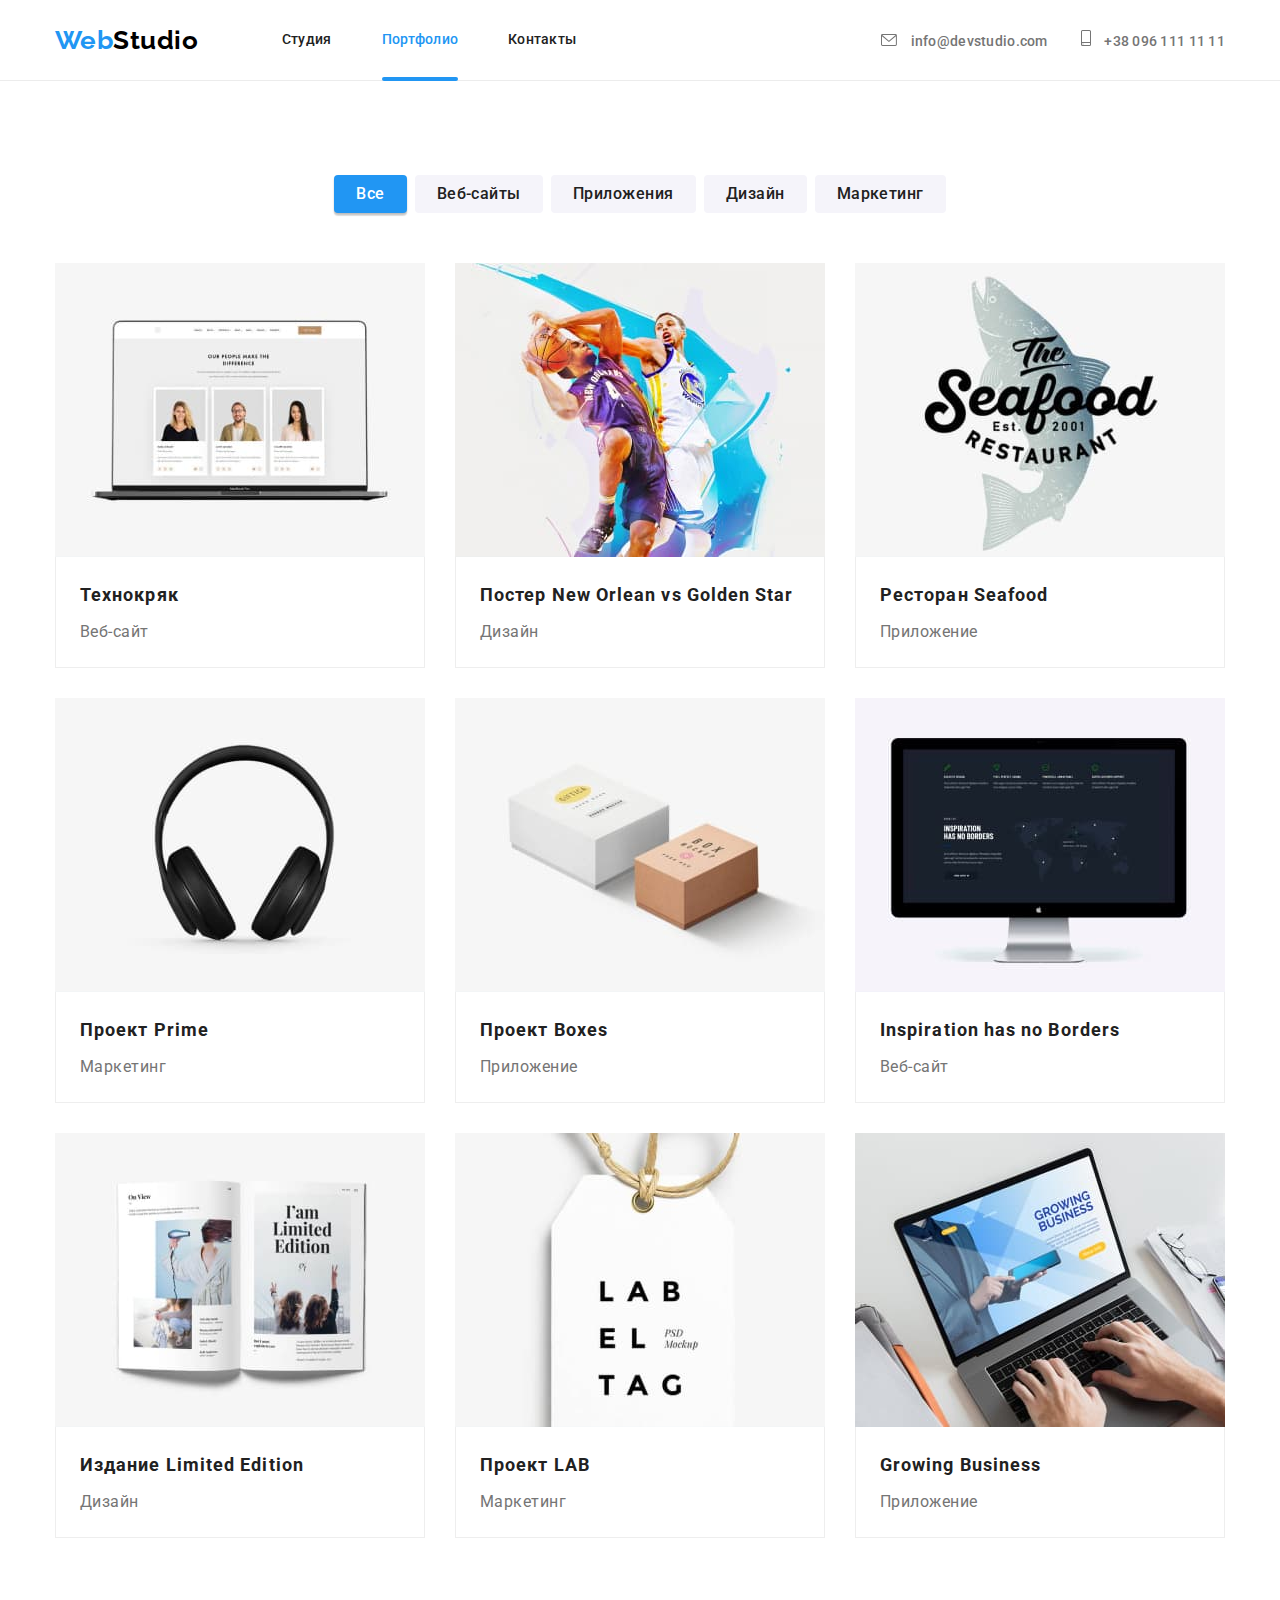
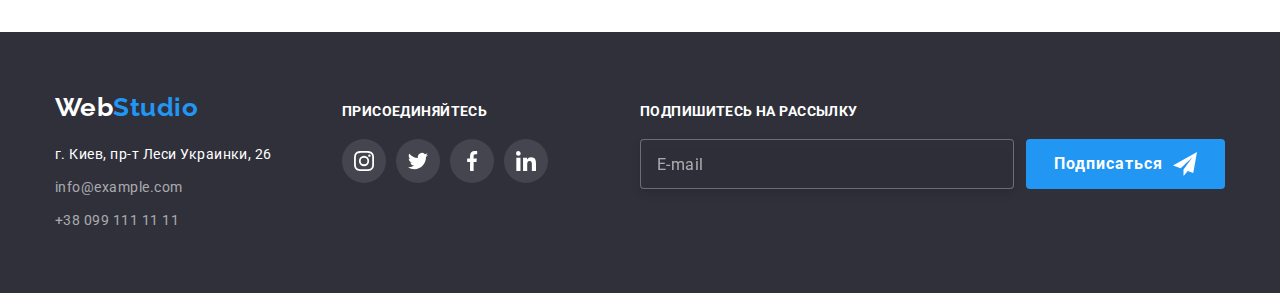
==== commit a3d1cb9a: "header menu ready" ====
--- a/portfolio.html
+++ b/portfolio.html
@@ -19,40 +19,101 @@
   </head>
   <body>
     <!--header page-->
-    <!-- <header class="page-header">
+    <header class="page-header">
       <div class="container container-header">
         <a href="./index.html" class="logo"><span class="logo__web">Web</span>Studio</a>
-        <nav>
-          <ul class="site-nav">
-            <li class="site-nav__item">
-              <a href="./index.html" class="site-nav__link">Студия</a>
-            </li>
-            <li class="site-nav__item">
-              <a href="./portfolio.html" class="site-nav__link  site-nav__link--current">Портфолио</a>
-            </li>
-            <li class="site-nav__item"><a href="" class="site-nav__link">Контакты</a></li>
+        <button 
+        class="mob-menu__button-open" 
+        type="button">
+          <svg class="mobile-btn__focus" width="40" height="40" 
+            aria-label="Переключатель мобильного меню">
+            <use href="./images/icons.svg#mobile-burger"></use>
+          </svg>
+        </button>
+        
+        <div class="navigation">
+          <nav>
+            <ul class="site-nav">
+              <li class="site-nav__item">
+                <a href="./index.html" class="site-nav__link">Студия</a>
+              </li>
+              <li class="site-nav__item">
+                <a href="./portfolio.html" class="site-nav__link  site-nav__link--current">Портфолио</a>
+              </li>
+              <li class="site-nav__item"><a href="" class="site-nav__link">Контакты</a></li>
+            </ul>
+          </nav>
+          <ul class="auth-nav">
+            <li class="auth-nav__item auth-nav__item--mb">
+              <a href="mailto:info@devstudio.com" class="auth-nav__link">
+                <svg class="auth-nav__icon--envelope">
+                  <use href="./images/icons.svg#envelope"></use>
+                </svg>
+                info@devstudio.com</a
+              >
+            </li>
+            <li class="auth-nav__item">
+              <a href="tel:+380961111111" class="auth-nav__link">
+                <svg class="auth-nav__icon--smartphone">
+                  <use href="./images/icons.svg#smartphone"></use>
+                </svg>
+                +38 096 111 11 11</a>
+            </li>
           </ul>
-        </nav>
-        <ul class="auth-nav">
-          <li class="auth-nav__item">
-            <a href="mailto:info@devstudio.com" class="auth-nav__link">
-              <svg class="auth-nav__icon--envelope">
-                <use href="./images/icons.svg#envelope"></use>
-              </svg>
-              info@devstudio.com</a
-            >
-          </li>
-          <li class="auth-nav__item auth">
-            <a href="tel:+380961111111" class="auth-nav__link">
-              <svg class="auth-nav__icon--smartphone">
-                <use href="./images/icons.svg#smartphone"></use>
-              </svg>
-              +38 096 111 11 11</a
-            >
-          </li>
-        </ul>
+        </div>
       </div>
-    </header> -->
+
+      <!-- mob menu -->
+      <div class="mob-menu is-hidden">
+        <div class="container">
+          <button 
+            class="mob-menu__button-close" 
+            type="button">
+            <svg class="mobile-btn__focus" width="40" height="40" 
+              aria-label="Закрыть мобильное меню">
+              <use href="./images/icons.svg#mobile-close"></use>
+            </svg>
+          </button>
+          <ul class="mob-site-nav__list">
+            <li class="mob-site-nav__item">
+              <a href="./index.html" class="mob-site-nav__link">Студия</a>
+            </li>
+            <li class="mob-site-nav__item">
+              <a href="./portfolio.html" class="mob-site-nav__link mob-site-nav__link--current">Портфолио</a>
+            </li>
+            <li class="mob-site-nav__item">
+              <a href="" class="mob-site-nav__link">Контакты</a>
+            </li>
+          </ul>
+          <div class="mob-menu-bottom">
+            <ul class="mob-auth-nav__list">
+              <li class="mob-auth-nav__item">
+                <a href="tel:+380961111111" class="mob-auth-nav__link mob-auth-nav__link--size">+38 096 111 11 11</a>
+              </li>
+              <li class="mob-auth-nav__item">
+                <a href=".mailto:info@devstudio.com" class="mob-auth-nav__link">info@devstudio.com</a>
+              </li>
+            </ul>
+
+            <ul class="mob-soc__list">
+              <li class="mob-soc__item">
+                <a href="https://www.instagram.com" class="mob-soc__link">Instagram</a>
+              </li>
+              <li class="mob-soc__item">
+                <a href="https://twitter.com" class="mob-soc__link">Twitter</a>
+              </li>
+              <li class="mob-soc__item">
+                <a href="https://www.facebook.com" class="mob-soc__link">Facebook</a>
+              </li>
+              <li class="mob-soc__item">
+                <a href="https://www.linkedin.com" class="mob-soc__link">LinkedIn</a>
+              </li>
+            </ul>
+          </div>
+        </div>
+      </div>
+        
+    </header>
 
     <!--main portfolio-->
     <main>
@@ -280,5 +341,6 @@
     </footer>
 
     <script src="./js/modal.js"></script>
+    <script src="./js/mobile-menu.js"></script>
   </body>
 </html>
--- a/css/main.min.css
+++ b/css/main.min.css
@@ -1,2 +1,2 @@
-.container-header,.site-nav,.auth-nav,.auth-nav__link,.features-icons-cont,.doing-list__element,.social-list,.social-list__link,.client__button,.footer-social__link,.modal__close-button,.contact-form-policy__label,.button__send{display:-webkit-box;display:-ms-flexbox;display:flex;-webkit-box-align:center;-ms-flex-align:center;align-items:center;-webkit-box-pack:center;-ms-flex-pack:center;justify-content:center}.subscribe-form__button--text,.button__send,.photo-nav__button{color:#fff;background-color:#2196F3;font-weight:700;font-size:16px;line-height:1.88;letter-spacing:0.06em;cursor:pointer;border-radius:4px;padding:10px 32px;margin-left:auto;margin-right:auto;border:transparent;-webkit-transition:background-color 250ms cubic-bezier(0.4, 0, 0.2, 1);transition:background-color 250ms cubic-bezier(0.4, 0, 0.2, 1)}.subscribe-form__button--text:hover,.button__send:hover,.photo-nav__button:hover,.subscribe-form__button--text:focus,.button__send:focus,.photo-nav__button:focus{background-color:#188CE8}.section-features__title,.section-doing__title,.section-team__title,.client-section__title,.section-portfolio__title{font-weight:700;font-size:36px;line-height:1.17;text-align:center;color:#212121}.visually-hidden{position:absolute;width:1px;height:1px;margin:-1px;border:0;padding:0;white-space:nowrap;-webkit-clip-path:inset(100%);clip-path:inset(100%);clip:rect(0 0 0 0);overflow:hidden}body{background-color:#fff;color:#757575;font-family:roboto, sans-serif;letter-spacing:0.03em;font-weight:400}img{display:block;max-width:100%;height:auto;margin:0;bottom:0}p,h1,h2,h3,h4{margin:0}ul{margin:0;padding:0;list-style:none}.container{width:100%;margin-left:auto;margin-right:auto;padding-left:15px;padding-right:15px}@media screen and (min-width: 480px){.container{max-width:480px}}@media screen and (min-width: 768px){.container{max-width:768px}}@media screen and (min-width: 1200px){.container{max-width:1200px}}.section{padding:60px 0}@media screen and (min-width: 1200px){.section{padding:94px 0}}.page-header{border-bottom:1px solid #ECECEC;background:#fff}.logo{color:#000;font-family:Raleway, sans-serif;font-weight:700;font-size:26px;line-height:1.19;text-decoration:none;display:block;margin-right:93px}.logo__web{color:#2196F3}.site-nav{font-weight:500;font-size:14px;line-height:1.14;letter-spacing:0.02em;text-decoration:none}.site-nav__item{position:relative}.site-nav__item:not(:first-child){margin-left:50px}.site-nav__link{color:#212121;padding-top:32px;padding-bottom:32px;-webkit-transition:color 250ms cubic-bezier(0.4, 0, 0.2, 1);transition:color 250ms cubic-bezier(0.4, 0, 0.2, 1);text-decoration:none}.site-nav__link--current{color:#2196F3}.site-nav__link--current::after{display:block;position:absolute;margin-top:29px;content:'';width:100%;height:4px;background:#2196F3;border-radius:2px}.site-nav__link:hover,.site-nav__link:focus{color:#2196F3}.auth-nav{font-weight:500;font-size:14px;line-height:1.14;letter-spacing:0.02em;text-decoration:none;margin-left:auto}.auth-nav__item:not(:first-child){margin-left:30px}.auth-nav__link{color:#757575;padding-top:32px;padding-bottom:32px;text-decoration:none;-webkit-transition:color 250ms cubic-bezier(0.4, 0, 0.2, 1);transition:color 250ms cubic-bezier(0.4, 0, 0.2, 1)}.auth-nav__link:hover,.auth-nav__link:focus{color:#2196F3}.auth-nav__icon--envelope{width:16px;height:12px;margin-right:10px;fill:currentColor;text-align:center}.auth-nav__icon--smartphone{width:10px;height:16px;margin-right:10px;fill:currentColor}.hero{text-align:center;padding-top:118px;padding-bottom:118px;background-color:#2F303A;background-image:url(../images/Img-Overlay.png),url(../images/bg-hero.jpg);background-repeat:no-repeat;background-position:center;background-size:cover}@media screen and (min-width: 1200px){.hero{padding-top:200px;padding-bottom:200px}}.hero__title{color:#fff;font-weight:900;font-size:26px;line-height:1.615;letter-spacing:0.06em;text-transform:uppercase;margin-bottom:30px}@media screen and (min-width: 1200px){.hero__title{font-size:44px;line-height:1.36}}.hero__button{color:#fff;background-color:#2196F3;font-weight:700;font-size:16px;line-height:1.88;letter-spacing:0.06em;cursor:pointer;border-radius:4px;padding:10px 32px;margin-left:auto;margin-right:auto;border:transparent;-webkit-transition:background-color 250ms cubic-bezier(0.4, 0, 0.2, 1);transition:background-color 250ms cubic-bezier(0.4, 0, 0.2, 1)}.hero__button:hover,.hero__button:focus{background-color:#188CE8}.features-list{margin-bottom:-30px}@media screen and (min-width: 768px){.features-list{display:-webkit-box;display:-ms-flexbox;display:flex;-ms-flex-wrap:wrap;flex-wrap:wrap;margin-left:-30px}}@media screen and (min-width: 1200px){.features-list{-ms-flex-wrap:nowrap;flex-wrap:nowrap}}.features-list__item{margin-bottom:30px}@media screen and (min-width: 768px){.features-list__item{-ms-flex-preferred-size:calc(100% / 2 - 30px);flex-basis:calc(100% / 2 - 30px);margin-left:30px}}@media screen and (min-width: 1200px){.features-list__item{-ms-flex-preferred-size:calc(100% / 4 - 30px);flex-basis:calc(100% / 4 - 30px)}}.features-list__title{color:#212121;text-transform:uppercase;text-align:center;font-weight:700;font-size:14px;line-height:1.14;margin-top:0;margin-bottom:10px}.features-list__text{font-weight:400;font-size:14px;line-height:1.71;letter-spacing:0.03em}.features-icons-cont{margin-bottom:30px;background-color:#F5F4FA;border-radius:4px}.features-icons-cont__icon{margin:25px 0}.section-doing{padding-top:0;padding-bottom:94px}@media screen and (max-width: 1199px){.section-doing{display:none}}.section-doing__title{margin-bottom:50px}.doing-list{display:-webkit-box;display:-ms-flexbox;display:flex;-webkit-box-pack:justify;-ms-flex-pack:justify;justify-content:space-between}.doing-list__item{position:relative}.doing-list__element{position:absolute;bottom:0;width:370px;height:70px;background:rgba(47,48,58,0.8);text-transform:uppercase;font-weight:700;font-size:14px;line-height:1.143;color:#fff}.section-team{background-color:#F5F4FA;width:100%}.section-team__title{margin-top:0;margin-bottom:30px}@media screen and (min-width: 1200px){.section-team__title{margin-bottom:50px}}.team-list{margin-bottom:-30px}@media screen and (min-width: 768px){.team-list{display:-webkit-box;display:-ms-flexbox;display:flex;-ms-flex-wrap:wrap;flex-wrap:wrap;margin-left:-30px}}@media screen and (min-width: 1200px){.team-list{-ms-flex-wrap:nowrap;flex-wrap:nowrap}}.team-list__item{background-color:#fff;max-width:450px;margin-bottom:30px;-webkit-box-shadow:0px 1px 3px rgba(0,0,0,0.12),0px 1px 1px rgba(0,0,0,0.14),0px 2px 1px rgba(0,0,0,0.2);box-shadow:0px 1px 3px rgba(0,0,0,0.12),0px 1px 1px rgba(0,0,0,0.14),0px 2px 1px rgba(0,0,0,0.2);border-radius:0px 0px 4px 4px}@media screen and (min-width: 768px){.team-list__item{-ms-flex-preferred-size:calc(100% / 2 - 30px);flex-basis:calc(100% / 2 - 30px);margin-left:30px}}@media screen and (min-width: 1200px){.team-list__item{-ms-flex-preferred-size:calc(100% / 4 - 30px);flex-basis:calc(100% / 4 - 30px)}}.team-list__container{display:-webkit-box;display:-ms-flexbox;display:flex;-webkit-box-orient:vertical;-webkit-box-direction:normal;-ms-flex-direction:column;flex-direction:column;text-align:center;padding-top:30px;padding-bottom:24px}.team-list__name{color:#212121;font-weight:500;font-size:16px;line-height:1.19;padding-bottom:10px}.team-list__profession{font-size:16px;line-height:1.19;padding-bottom:16px}.social-list__item{width:44px;height:44px}.social-list__item:not(:last-child){margin-right:10px}.social-list__link{width:100%;height:100%;border-radius:50%;color:#AFB1B8;background-color:#fff;-webkit-transition:color 250ms cubic-bezier(0.4, 0, 0.2, 1),background-color 250ms cubic-bezier(0.4, 0, 0.2, 1);transition:color 250ms cubic-bezier(0.4, 0, 0.2, 1),background-color 250ms cubic-bezier(0.4, 0, 0.2, 1)}.social-list__link:hover,.social-list__link:focus{color:#fff;background-color:#2196F3}.social-list__icon{width:20px;height:20px;fill:currentColor}.client-section__title{margin-bottom:30px}@media screen and (min-width: 1200px){.client-section__title{margin-bottom:50px}}.client-section__list{display:-webkit-box;display:-ms-flexbox;display:flex;-ms-flex-wrap:wrap;flex-wrap:wrap;margin-left:-30px;margin-bottom:-30px}.client{margin-left:30px;margin-bottom:30px;-ms-flex-preferred-size:calc(100% / 2 - 30px);flex-basis:calc(100% / 2 - 30px)}@media screen and (min-width: 768px){.client{-ms-flex-preferred-size:calc(100% / 3 - 30px);flex-basis:calc(100% / 3 - 30px)}}@media screen and (min-width: 1200px){.client{-ms-flex-preferred-size:calc(100% / 6 - 30px);flex-basis:calc(100% / 6 - 30px)}}.client__button{border:1px solid #AFB1B8;border-radius:4px;height:92px;color:#AFB1B8;-webkit-transition:color 250ms cubic-bezier(0.4, 0, 0.2, 1),border 250ms cubic-bezier(0.4, 0, 0.2, 1);transition:color 250ms cubic-bezier(0.4, 0, 0.2, 1),border 250ms cubic-bezier(0.4, 0, 0.2, 1)}.client__button:hover,.client__button:focus{color:#2196F3;border:1px solid #2196F3}.client__icon{width:106px;height:60px;fill:currentColor}footer{background-color:#2F303A}.footer{padding-left:15px;padding-right:15px}@media screen and (min-width: 1200px){.footer{display:-webkit-box;display:-ms-flexbox;display:flex;-webkit-box-orient:horizontal;-webkit-box-direction:normal;-ms-flex-direction:row;flex-direction:row;-webkit-box-align:baseline;-ms-flex-align:baseline;align-items:baseline;max-width:1200px;margin-left:auto;margin-right:auto}}.footer-container{display:-webkit-box;display:-ms-flexbox;display:flex;text-align:center;-webkit-box-align:center;-ms-flex-align:center;align-items:center;-webkit-box-orient:vertical;-webkit-box-direction:normal;-ms-flex-direction:column;flex-direction:column;padding:60px 0}@media screen and (min-width: 768px){.footer-container{-webkit-box-orient:horizontal;-webkit-box-direction:normal;-ms-flex-direction:row;flex-direction:row;-ms-flex-pack:distribute;justify-content:space-around;-webkit-box-align:baseline;-ms-flex-align:baseline;align-items:baseline}}@media screen and (min-width: 1200px){.footer-container{-webkit-box-pack:start;-ms-flex-pack:start;justify-content:flex-start;text-align:left}}.footer-logo{color:#000;font-family:Raleway, sans-serif;font-weight:700;font-size:24px;line-height:1.67;text-decoration:none}@media screen and (min-width: 1200px){.footer-logo{font-size:26px;line-height:1.19}}.footer-logo--white{color:#fff;-webkit-transition:color 250ms cubic-bezier(0.4, 0, 0.2, 1);transition:color 250ms cubic-bezier(0.4, 0, 0.2, 1)}.footer-logo--blue{color:#2196F3}.footer__address,.footer__mail,.footer__phone{display:block;font-size:14px;line-height:1.71;font-style:normal;margin-bottom:9px;text-decoration:none}.footer__address:hover,.footer__address:focus,.footer__mail:hover,.footer__mail:focus,.footer__phone:hover,.footer__phone:focus{color:#2196F3}.footer__address{margin-top:20px;color:#fff;-webkit-transition:color 250ms cubic-bezier(0.4, 0, 0.2, 1);transition:color 250ms cubic-bezier(0.4, 0, 0.2, 1)}.footer__mail,.footer__phone{color:rgba(255,255,255,0.6);-webkit-transition:color 250ms cubic-bezier(0.4, 0, 0.2, 1);transition:color 250ms cubic-bezier(0.4, 0, 0.2, 1)}.footer__phone{margin-bottom:0}@media screen and (min-width: 1200px){.footer-social{padding-left:70px;padding-top:0}}.footer-social__slogan{font-weight:700;font-size:14px;line-height:1.143;letter-spacing:0.03em;text-transform:uppercase;color:#fff;padding-bottom:20px;padding-top:60px}@media screen and (min-width: 768px){.footer-social__slogan{padding-top:0}}.footer-social__list{display:-webkit-box;display:-ms-flexbox;display:flex}.footer-social__item{width:44px;height:44px}.footer-social__item:not(:last-child){margin-right:10px}.footer-social__link{width:100%;height:100%;border-radius:50%;color:#fff;background-color:rgba(255,255,255,0.1);-webkit-transition:color 250ms cubic-bezier(0.4, 0, 0.2, 1),background-color 250ms cubic-bezier(0.4, 0, 0.2, 1);transition:color 250ms cubic-bezier(0.4, 0, 0.2, 1),background-color 250ms cubic-bezier(0.4, 0, 0.2, 1)}.footer-social__link:hover,.footer-social__link:focus{color:#fff;background-color:#2196F3}.footer-social__icon{width:20px;height:20px;fill:currentColor}.subscribe-form{width:100%;text-align:center;padding-bottom:60px}@media screen and (min-width: 1200px){.subscribe-form{text-align:left;padding:0}}@media screen and (min-width: 1200px){.subscribe-form__flex-mix{display:-webkit-box;display:-ms-flexbox;display:flex;margin:0;padding:0}}.subscribe-form__slogan{font-weight:700;font-size:14px;line-height:1.143;letter-spacing:0.03em;text-transform:uppercase;color:#fff;margin-bottom:20px}.subscribe-form__input{width:100%;height:50px;margin-bottom:20px;background:rgba(47,48,58,0.8);border:1px solid rgba(255,255,255,0.3);-webkit-filter:drop-shadow(0px 4px 4px rgba(0,0,0,0.15));filter:drop-shadow(0px 4px 4px rgba(0,0,0,0.15));border-radius:4px;padding-left:16px;color:#fff;-webkit-transition:border 250ms cubic-bezier(0.4, 0, 0.2, 1);transition:border 250ms cubic-bezier(0.4, 0, 0.2, 1);outline:none;cursor:pointer}@media screen and (min-width: 480px){.subscribe-form__input{max-width:450px}}@media screen and (min-width: 1200px){.subscribe-form__input{margin:0 12px 0 0}}.subscribe-form__input::-webkit-input-placeholder{font-size:16px;line-height:1.25;letter-spacing:0.03em;color:rgba(255,255,255,0.6)}.subscribe-form__input:-ms-input-placeholder{font-size:16px;line-height:1.25;letter-spacing:0.03em;color:rgba(255,255,255,0.6)}.subscribe-form__input::-ms-input-placeholder{font-size:16px;line-height:1.25;letter-spacing:0.03em;color:rgba(255,255,255,0.6)}.subscribe-form__input::placeholder{font-size:16px;line-height:1.25;letter-spacing:0.03em;color:rgba(255,255,255,0.6)}.subscribe-form__input:focus{border:1px solid #2196F3;border-radius:4px}.subscribe-form__button--text{display:-webkit-inline-box;display:-ms-inline-flexbox;display:inline-flex;-webkit-box-align:center;-ms-flex-align:center;align-items:center;padding:10px 28px}.subscribe-form__button--icon{width:24px;height:24px;margin-left:10px}.backdrop{position:fixed;top:0;left:0;width:100%;height:100%;background:rgba(0,0,0,0.2);z-index:2;opacity:1;visibility:visible;-webkit-transition:opacity 250ms cubic-bezier(0.4, 0, 0.2, 1),visibility 250ms cubic-bezier(0.4, 0, 0.2, 1);transition:opacity 250ms cubic-bezier(0.4, 0, 0.2, 1),visibility 250ms cubic-bezier(0.4, 0, 0.2, 1)}.backdrop.is-hidden{visibility:hidden;opacity:0;pointer-events:none}.backdrop.is-hidden .modal{-webkit-transform:translate(-50%, -50%) scale(0.8);transform:translate(-50%, -50%) scale(0.8)}.modal{position:absolute;top:50%;left:50%;-webkit-transform:translate(-50%, -50%) scale(1);transform:translate(-50%, -50%) scale(1);-webkit-transition:-webkit-transform 250ms cubic-bezier(0.4, 0, 0.2, 1);transition:-webkit-transform 250ms cubic-bezier(0.4, 0, 0.2, 1);transition:transform 250ms cubic-bezier(0.4, 0, 0.2, 1);transition:transform 250ms cubic-bezier(0.4, 0, 0.2, 1), -webkit-transform 250ms cubic-bezier(0.4, 0, 0.2, 1);margin:0;min-width:528px;min-height:581px;background-color:#fff;-webkit-box-shadow:0px 1px 3px rgba(0,0,0,0.12),0px 1px 1px rgba(0,0,0,0.14),0px 2px 1px rgba(0,0,0,0.2);box-shadow:0px 1px 3px rgba(0,0,0,0.12),0px 1px 1px rgba(0,0,0,0.14),0px 2px 1px rgba(0,0,0,0.2);border-radius:4px}.modal__close-button{position:absolute;right:8px;top:8px;padding:0;margin:0;width:30px;height:30px;border:1px solid rgba(0,0,0,0.1);background-color:#fff;border-radius:50%;fill:#000;-webkit-transition:fill 250ms cubic-bezier(0.4, 0, 0.2, 1);transition:fill 250ms cubic-bezier(0.4, 0, 0.2, 1);cursor:pointer}.modal__close-button:hover{fill:#2196F3}.form{width:448px;margin-left:auto;margin-right:auto;padding-top:41px;padding-bottom:40px}.form__title{font-weight:700;font-size:20px;line-height:1.15;text-align:center;letter-spacing:0.03em;color:#212121;padding-bottom:12px}.contact-form{position:relative;padding-bottom:10px;display:-webkit-box;display:-ms-flexbox;display:flex;-webkit-box-orient:vertical;-webkit-box-direction:normal;-ms-flex-direction:column;flex-direction:column;margin:0}.contact-form__label{font-weight:400;font-size:12px;line-height:1.17;letter-spacing:0.01em;margin-bottom:4px}.contact-form__input{border:1px solid rgba(33,33,33,0.2);border-radius:4px;outline:none;padding-left:42px;padding-right:16px;color:#212121;resize:none;cursor:pointer;-webkit-transition:border 250ms cubic-bezier(0.4, 0, 0.2, 1);transition:border 250ms cubic-bezier(0.4, 0, 0.2, 1)}.contact-form__input--height{height:40px}.contact-form__input--comment{padding:12px 16px}.contact-form__input::-webkit-input-placeholder{font-size:14px;line-height:1.143;letter-spacing:0.01em;color:rgba(117,117,117,0.5)}.contact-form__input:-ms-input-placeholder{font-size:14px;line-height:1.143;letter-spacing:0.01em;color:rgba(117,117,117,0.5)}.contact-form__input::-ms-input-placeholder{font-size:14px;line-height:1.143;letter-spacing:0.01em;color:rgba(117,117,117,0.5)}.contact-form__input::placeholder{font-size:14px;line-height:1.143;letter-spacing:0.01em;color:rgba(117,117,117,0.5)}.contact-form__input:focus{border:1px solid #2196F3}.contact-form__input:focus+.contact-form__icon{fill:#2196F3}.contact-form__icon{position:absolute;bottom:21px;left:12px;width:18px;height:18px;fill:#212121;-webkit-transition:fill 250ms cubic-bezier(0.4, 0, 0.2, 1);transition:fill 250ms cubic-bezier(0.4, 0, 0.2, 1)}.contact-form-policy{padding-bottom:30px;margin:0}.contact-form-policy__label{font-weight:400;font-size:14px;line-height:1.71;letter-spacing:0.03em;cursor:pointer}.contact-form-policy__label--rules{margin-left:0.25rem;color:#2196F3}.contact-form-policy__checkbox{display:inline-block;width:16px;height:15px;border:2px solid #212121;border-radius:2px;margin-right:8px}.contact-form-policy__input:checked+.contact-form-policy__checkbox{border-color:#2196F3;background-color:#2196F3;background-image:url(../images/icon-check.svg);background-size:contain;background-repeat:no-repeat;background-origin:border-box}.button__send{min-width:200px}.photo-nav{display:-webkit-box;display:-ms-flexbox;display:flex;-ms-flex-wrap:wrap;flex-wrap:wrap;padding-bottom:40px;margin-left:-8px;margin-bottom:-15px}@media screen and (min-width: 768px){.photo-nav{-webkit-box-pack:center;-ms-flex-pack:center;justify-content:center;margin-bottom:0;padding-bottom:30px}}@media screen and (min-width: 1200px){.photo-nav{padding-bottom:50px}}.photo-nav__item{margin-left:8px;margin-bottom:15px}@media screen and (min-width: 768px){.photo-nav__item{margin-bottom:0}}.photo-nav__button{color:#212121;background-color:#F5F4FA;-webkit-box-shadow:none;box-shadow:none;font-weight:500;font-size:16px;line-height:1.63;letter-spacing:0.03em;font-family:inherit;cursor:pointer;padding:6px 22px;-webkit-transition:color 250ms cubic-bezier(0.4, 0, 0.2, 1),background-color 250ms cubic-bezier(0.4, 0, 0.2, 1),-webkit-box-shadow 250ms cubic-bezier(0.4, 0, 0.2, 1);transition:color 250ms cubic-bezier(0.4, 0, 0.2, 1),background-color 250ms cubic-bezier(0.4, 0, 0.2, 1),-webkit-box-shadow 250ms cubic-bezier(0.4, 0, 0.2, 1);transition:color 250ms cubic-bezier(0.4, 0, 0.2, 1),background-color 250ms cubic-bezier(0.4, 0, 0.2, 1),box-shadow 250ms cubic-bezier(0.4, 0, 0.2, 1);transition:color 250ms cubic-bezier(0.4, 0, 0.2, 1),background-color 250ms cubic-bezier(0.4, 0, 0.2, 1),box-shadow 250ms cubic-bezier(0.4, 0, 0.2, 1),-webkit-box-shadow 250ms cubic-bezier(0.4, 0, 0.2, 1)}.photo-nav__button:hover,.photo-nav__button:focus{color:#fff;background-color:#2196F3;-webkit-box-shadow:0px 3px 1px rgba(0,0,0,0.1),0px 1px 2px rgba(0,0,0,0.08),0px 2px 2px rgba(0,0,0,0.12);box-shadow:0px 3px 1px rgba(0,0,0,0.1),0px 1px 2px rgba(0,0,0,0.08),0px 2px 2px rgba(0,0,0,0.12)}.photo-nav__button--primary{color:#fff;background-color:#2196F3;-webkit-box-shadow:0px 3px 1px rgba(0,0,0,0.1),0px 1px 2px rgba(0,0,0,0.08),0px 2px 2px rgba(0,0,0,0.12);box-shadow:0px 3px 1px rgba(0,0,0,0.1),0px 1px 2px rgba(0,0,0,0.08),0px 2px 2px rgba(0,0,0,0.12)}.photo-cards{margin-bottom:-30px}@media screen and (min-width: 768px){.photo-cards{display:-webkit-box;display:-ms-flexbox;display:flex;-ms-flex-wrap:wrap;flex-wrap:wrap;margin-left:-30px}}.card{margin-bottom:30px;-webkit-box-shadow:none;box-shadow:none;-webkit-transition:-webkit-box-shadow 250ms cubic-bezier(0.4, 0, 0.2, 1);transition:-webkit-box-shadow 250ms cubic-bezier(0.4, 0, 0.2, 1);transition:box-shadow 250ms cubic-bezier(0.4, 0, 0.2, 1);transition:box-shadow 250ms cubic-bezier(0.4, 0, 0.2, 1), -webkit-box-shadow 250ms cubic-bezier(0.4, 0, 0.2, 1)}@media screen and (min-width: 768px){.card{-ms-flex-preferred-size:calc(100% / 2 - 30px);flex-basis:calc(100% / 2 - 30px);margin-left:30px}}@media screen and (min-width: 1200px){.card{-ms-flex-preferred-size:calc(100% / 3 - 30px);flex-basis:calc(100% / 3 - 30px);margin-left:30px}}.card:hover,.card:focus{cursor:pointer;-webkit-box-shadow:0px 1px 1px rgba(0,0,0,0.12),0px 4px 4px rgba(0,0,0,0.06),1px 4px 6px rgba(0,0,0,0.16);box-shadow:0px 1px 1px rgba(0,0,0,0.12),0px 4px 4px rgba(0,0,0,0.06),1px 4px 6px rgba(0,0,0,0.16)}.card:hover .card__overlay,.card:focus .card__overlay{-webkit-transform:translateY(0);transform:translateY(0)}.card__link{display:-webkit-box;display:-ms-flexbox;display:flex;-webkit-box-orient:vertical;-webkit-box-direction:normal;-ms-flex-direction:column;flex-direction:column;height:100%;text-decoration:none}.card__img{position:relative;overflow:hidden}.card__img--size{width:450px}.card__overlay{position:absolute;width:100%;height:100%;top:0;left:0;padding:63px 24px;font-size:18px;line-height:1.556;color:#fff;background:rgba(33,150,243,0.9);-webkit-transform:translateY(100%);transform:translateY(100%);-webkit-transition:-webkit-transform 250ms cubic-bezier(0.4, 0, 0.2, 1);transition:-webkit-transform 250ms cubic-bezier(0.4, 0, 0.2, 1);transition:transform 250ms cubic-bezier(0.4, 0, 0.2, 1);transition:transform 250ms cubic-bezier(0.4, 0, 0.2, 1), -webkit-transform 250ms cubic-bezier(0.4, 0, 0.2, 1)}.card__text{-webkit-box-flex:1;-ms-flex-positive:1;flex-grow:1;border:1px solid #EEEEEE;border-top:transparent;padding:20px 24px;-webkit-box-shadow:none;box-shadow:none}.card__project{font-weight:700;font-size:18px;line-height:2;letter-spacing:0.06em;margin-bottom:4px;color:#212121}.card__career{font-size:16px;line-height:1.88;color:#757575}
+.site-nav,.features-icons-cont,.doing-list__element,.social-list,.social-list__link,.client__button,.footer-social__link,.modal__close-button,.button__send{display:-webkit-box;display:-ms-flexbox;display:flex;-webkit-box-align:center;-ms-flex-align:center;align-items:center;-webkit-box-pack:center;-ms-flex-pack:center;justify-content:center}.subscribe-form__button--text,.button__send,.photo-nav__button{color:#fff;background-color:#2196f3;font-weight:700;font-size:16px;line-height:1.88;letter-spacing:0.06em;cursor:pointer;border-radius:4px;padding:10px 32px;margin-left:auto;margin-right:auto;border:transparent;-webkit-transition:background-color 250ms cubic-bezier(0.4, 0, 0.2, 1);transition:background-color 250ms cubic-bezier(0.4, 0, 0.2, 1)}.subscribe-form__button--text:hover,.button__send:hover,.photo-nav__button:hover,.subscribe-form__button--text:focus,.button__send:focus,.photo-nav__button:focus{background-color:#188ce8}.section-features__title,.section-doing__title,.section-team__title,.client-section__title,.section-portfolio__title{font-weight:700;font-size:36px;line-height:1.17;text-align:center;color:#212121}.visually-hidden{position:absolute;width:1px;height:1px;margin:-1px;border:0;padding:0;white-space:nowrap;-webkit-clip-path:inset(100%);clip-path:inset(100%);clip:rect(0 0 0 0);overflow:hidden}body{background-color:#fff;color:#757575;font-family:roboto, sans-serif;letter-spacing:0.03em;font-weight:400}body.modal-open{overflow:hidden}img{display:block;max-width:100%;height:auto;margin:0;bottom:0}p,h1,h2,h3,h4{margin:0}ul{margin:0;padding:0;list-style:none}.container{width:100%;margin-left:auto;margin-right:auto;padding-left:15px;padding-right:15px}@media screen and (min-width: 480px){.container{max-width:480px}}@media screen and (min-width: 768px){.container{max-width:768px}}@media screen and (min-width: 1200px){.container{max-width:1200px}}.section{padding:60px 0}@media screen and (min-width: 1200px){.section{padding:94px 0}}.page-header{border-bottom:1px solid #ececec;background:#fff;display:-webkit-box;display:-ms-flexbox;display:flex;-webkit-box-align:center;-ms-flex-align:center;align-items:center}.container-header{display:-webkit-box;display:-ms-flexbox;display:flex;-webkit-box-align:center;-ms-flex-align:center;align-items:center;-webkit-box-pack:justify;-ms-flex-pack:justify;justify-content:space-between;height:80px}.container-header .mob-menu__button-open{display:-webkit-inline-box;display:-ms-inline-flexbox;display:inline-flex;margin:0;padding:0;border:none;background:#fff}@media screen and (min-width: 768px){.container-header .mob-menu__button-open{display:none}}.mobile-btn__focus:hover,.mobile-btn__focus:focus{fill:#2196f3}@media screen and (max-width: 767px){.navigation{display:none}}@media screen and (min-width: 768px){.navigation{display:-webkit-box;display:-ms-flexbox;display:flex;-webkit-box-align:center;-ms-flex-align:center;align-items:center}}.logo{color:#000;font-family:Raleway, sans-serif;font-weight:700;font-size:26px;line-height:1.19;text-decoration:none;display:block}.logo__web{color:#2196f3}.site-nav{font-weight:500;font-size:14px;line-height:1.14;letter-spacing:0.02em;text-decoration:none}.site-nav__item{position:relative}.site-nav__item:not(:first-child){margin-left:50px}.site-nav__link{color:#212121;-webkit-transition:color 250ms cubic-bezier(0.4, 0, 0.2, 1);transition:color 250ms cubic-bezier(0.4, 0, 0.2, 1);text-decoration:none}.site-nav__link--current{color:#2196f3}.site-nav__link--current::after{display:block;position:absolute;margin-top:29px;content:'';width:100%;height:4px;background:#2196f3;border-radius:2px}.site-nav__link:hover,.site-nav__link:focus{color:#2196f3}@media screen and (min-width: 768px){.site-nav__link{padding-top:30px;padding-bottom:30px}}.auth-nav{font-weight:500;letter-spacing:0.02em;text-decoration:none}@media screen and (min-width: 768px){.auth-nav{font-size:12px;line-height:1.167;margin-left:84px}}@media screen and (min-width: 1200px){.auth-nav{font-size:14px;line-height:1.14;margin-left:305px}}.auth-nav__item--mb{margin-bottom:10px}@media screen and (min-width: 1200px){.auth-nav__item{display:-webkit-inline-box;display:-ms-inline-flexbox;display:inline-flex;margin:0}.auth-nav__item:not(:first-child){margin-left:30px}}.auth-nav__link{color:#757575;text-decoration:none;-webkit-transition:color 250ms cubic-bezier(0.4, 0, 0.2, 1);transition:color 250ms cubic-bezier(0.4, 0, 0.2, 1)}.auth-nav__link:hover,.auth-nav__link:focus{color:#2196f3}@media screen and (min-width: 1200px){.auth-nav__link{padding-top:30px;padding-bottom:30px}}.auth-nav__icon--envelope{width:16px;height:12px;margin-right:10px;fill:currentColor;text-align:center}.auth-nav__icon--smartphone{width:10px;height:16px;margin-right:10px;fill:currentColor}.mob-menu{position:fixed;top:0;width:100%;height:100%;background-color:#fff;padding-top:48px;padding-bottom:48px;z-index:1;overflow-y:scroll;-webkit-transform:translate(0);transform:translate(0);-webkit-transition:-webkit-transform 250ms cubic-bezier(0.4, 0, 0.2, 1);transition:-webkit-transform 250ms cubic-bezier(0.4, 0, 0.2, 1);transition:transform 250ms cubic-bezier(0.4, 0, 0.2, 1);transition:transform 250ms cubic-bezier(0.4, 0, 0.2, 1), -webkit-transform 250ms cubic-bezier(0.4, 0, 0.2, 1)}.mob-menu.is-hidden{opacity:0;visibility:hidden;pointer-events:none;-webkit-transform:translateY(-100%);transform:translateY(-100%)}.mob-menu .container{position:relative;display:-webkit-box;display:-ms-flexbox;display:flex;-webkit-box-orient:vertical;-webkit-box-direction:normal;-ms-flex-direction:column;flex-direction:column;-webkit-box-pack:justify;-ms-flex-pack:justify;justify-content:space-between;height:100%;padding-left:40px;padding-right:40px}@media screen and (min-width: 768px){.mob-menu{display:none}}.mob-menu__button-close{position:absolute;top:-30px;right:15px;display:-webkit-inline-box;display:-ms-inline-flexbox;display:inline-flex;margin:0;padding:0;border:none;background:#fff}.mob-menu__button-close:hover,.mob-menu__button-close:focus{fill:#2196f3}.mob-site-nav__item{margin-bottom:32px}.mob-site-nav__link{text-decoration:none;font-weight:500;font-size:40px;line-height:1.175;letter-spacing:0.02em;color:#212121}.mob-site-nav__link:hover,.mob-site-nav__link:focus{color:#2196f3}.mob-site-nav__link--current{color:#2196f3}.mob-auth-nav__list{margin-bottom:64px}.mob-auth-nav__item:not(:last-child){margin-bottom:32px}.mob-auth-nav__link{text-decoration:none;font-weight:500;font-size:24px;line-height:1.167;letter-spacing:0.02em;color:#757575}.mob-auth-nav__link:hover,.mob-auth-nav__link:focus{color:#2196f3}.mob-auth-nav__link--size{font-size:34px;line-height:1.18;color:#2196f3}@media screen and (max-width: 376px){.mob-auth-nav__link--size{font-size:27px}}.mob-soc__list{display:-webkit-box;display:-ms-flexbox;display:flex;-ms-flex-wrap:wrap;flex-wrap:wrap}.mob-soc__item:not(:last-child){padding-right:10px;margin-right:10px;border-right:1px solid rgba(33,33,33,0.2)}.mob-soc__link{text-decoration:none;font-weight:500;font-size:18px;line-height:1.22;letter-spacing:0.02em;color:#2196f3}.hero{text-align:center;padding-top:118px;padding-bottom:118px;background-color:#2F303A;background-image:url(../images/Img-Overlay.png),url(../images/bg-hero.jpg);background-repeat:no-repeat;background-position:center;background-size:cover}@media screen and (min-width: 1200px){.hero{padding-top:200px;padding-bottom:200px}}.hero__title{color:#fff;font-weight:900;font-size:26px;line-height:1.615;letter-spacing:0.06em;text-transform:uppercase;margin-bottom:30px}@media screen and (min-width: 1200px){.hero__title{font-size:44px;line-height:1.36}}.hero__button{color:#fff;background-color:#2196f3;font-weight:700;font-size:16px;line-height:1.88;letter-spacing:0.06em;cursor:pointer;border-radius:4px;padding:10px 32px;margin-left:auto;margin-right:auto;border:transparent;-webkit-transition:background-color 250ms cubic-bezier(0.4, 0, 0.2, 1);transition:background-color 250ms cubic-bezier(0.4, 0, 0.2, 1)}.hero__button:hover,.hero__button:focus{background-color:#188ce8}.features-list{margin-bottom:-30px}@media screen and (min-width: 768px){.features-list{display:-webkit-box;display:-ms-flexbox;display:flex;-ms-flex-wrap:wrap;flex-wrap:wrap;margin-left:-30px}}@media screen and (min-width: 1200px){.features-list{-ms-flex-wrap:nowrap;flex-wrap:nowrap}}.features-list__item{margin-bottom:30px}@media screen and (min-width: 768px){.features-list__item{-ms-flex-preferred-size:calc(100% / 2 - 30px);flex-basis:calc(100% / 2 - 30px);margin-left:30px}}@media screen and (min-width: 1200px){.features-list__item{-ms-flex-preferred-size:calc(100% / 4 - 30px);flex-basis:calc(100% / 4 - 30px)}}.features-list__title{color:#212121;text-transform:uppercase;text-align:center;font-weight:700;font-size:14px;line-height:1.14;margin-top:0;margin-bottom:10px}.features-list__text{font-weight:400;font-size:14px;line-height:1.71;letter-spacing:0.03em}.features-icons-cont{margin-bottom:30px;background-color:#f5f4fa;border-radius:4px}.features-icons-cont__icon{margin:25px 0}.section-doing{padding-top:0;padding-bottom:94px}@media screen and (max-width: 1199px){.section-doing{display:none}}.section-doing__title{margin-bottom:50px}.doing-list{display:-webkit-box;display:-ms-flexbox;display:flex;-webkit-box-pack:justify;-ms-flex-pack:justify;justify-content:space-between}.doing-list__item{position:relative}.doing-list__element{position:absolute;bottom:0;width:370px;height:70px;background:rgba(47,48,58,0.8);text-transform:uppercase;font-weight:700;font-size:14px;line-height:1.143;color:#fff}.section-team{background-color:#f5f4fa;width:100%}.section-team__title{margin-top:0;margin-bottom:30px}@media screen and (min-width: 1200px){.section-team__title{margin-bottom:50px}}.team-list{margin-bottom:-30px}@media screen and (min-width: 768px){.team-list{display:-webkit-box;display:-ms-flexbox;display:flex;-ms-flex-wrap:wrap;flex-wrap:wrap;margin-left:-30px}}@media screen and (min-width: 1200px){.team-list{-ms-flex-wrap:nowrap;flex-wrap:nowrap}}.team-list__item{background-color:#fff;max-width:450px;margin-bottom:30px;-webkit-box-shadow:0px 1px 3px rgba(0,0,0,0.12),0px 1px 1px rgba(0,0,0,0.14),0px 2px 1px rgba(0,0,0,0.2);box-shadow:0px 1px 3px rgba(0,0,0,0.12),0px 1px 1px rgba(0,0,0,0.14),0px 2px 1px rgba(0,0,0,0.2);border-radius:0px 0px 4px 4px}@media screen and (min-width: 768px){.team-list__item{-ms-flex-preferred-size:calc(100% / 2 - 30px);flex-basis:calc(100% / 2 - 30px);margin-left:30px}}@media screen and (min-width: 1200px){.team-list__item{-ms-flex-preferred-size:calc(100% / 4 - 30px);flex-basis:calc(100% / 4 - 30px)}}.team-list__container{display:-webkit-box;display:-ms-flexbox;display:flex;-webkit-box-orient:vertical;-webkit-box-direction:normal;-ms-flex-direction:column;flex-direction:column;text-align:center;padding-top:30px;padding-bottom:24px}.team-list__name{color:#212121;font-weight:500;font-size:16px;line-height:1.19;padding-bottom:10px}.team-list__profession{font-size:16px;line-height:1.19;padding-bottom:16px}.social-list__item{width:44px;height:44px}.social-list__item:not(:last-child){margin-right:10px}.social-list__link{width:100%;height:100%;border-radius:50%;color:#afb1b8;background-color:#fff;-webkit-transition:color 250ms cubic-bezier(0.4, 0, 0.2, 1),background-color 250ms cubic-bezier(0.4, 0, 0.2, 1);transition:color 250ms cubic-bezier(0.4, 0, 0.2, 1),background-color 250ms cubic-bezier(0.4, 0, 0.2, 1)}.social-list__link:hover,.social-list__link:focus{color:#fff;background-color:#2196f3}.social-list__icon{width:20px;height:20px;fill:currentColor}.client-section__title{margin-bottom:30px}@media screen and (min-width: 1200px){.client-section__title{margin-bottom:50px}}.client-section__list{display:-webkit-box;display:-ms-flexbox;display:flex;-ms-flex-wrap:wrap;flex-wrap:wrap;margin-left:-30px;margin-bottom:-30px}.client{margin-left:30px;margin-bottom:30px;-ms-flex-preferred-size:calc(100% / 2 - 30px);flex-basis:calc(100% / 2 - 30px)}@media screen and (min-width: 768px){.client{-ms-flex-preferred-size:calc(100% / 3 - 30px);flex-basis:calc(100% / 3 - 30px)}}@media screen and (min-width: 1200px){.client{-ms-flex-preferred-size:calc(100% / 6 - 30px);flex-basis:calc(100% / 6 - 30px)}}.client__button{border:1px solid #afb1b8;border-radius:4px;height:92px;color:#afb1b8;-webkit-transition:color 250ms cubic-bezier(0.4, 0, 0.2, 1),border 250ms cubic-bezier(0.4, 0, 0.2, 1);transition:color 250ms cubic-bezier(0.4, 0, 0.2, 1),border 250ms cubic-bezier(0.4, 0, 0.2, 1)}.client__button:hover,.client__button:focus{color:#2196f3;border:1px solid #2196f3}.client__icon{width:106px;height:60px;fill:currentColor}footer{background-color:#2F303A}.footer{padding:60px 15px}@media screen and (min-width: 1200px){.footer{display:-webkit-box;display:-ms-flexbox;display:flex;-webkit-box-orient:horizontal;-webkit-box-direction:normal;-ms-flex-direction:row;flex-direction:row;-webkit-box-align:baseline;-ms-flex-align:baseline;align-items:baseline;max-width:1200px;margin-left:auto;margin-right:auto;padding-bottom:60px}}.footer-container{display:-webkit-box;display:-ms-flexbox;display:flex;text-align:center;-webkit-box-align:center;-ms-flex-align:center;align-items:center;-webkit-box-orient:vertical;-webkit-box-direction:normal;-ms-flex-direction:column;flex-direction:column;padding:0}@media screen and (min-width: 768px){.footer-container{-webkit-box-orient:horizontal;-webkit-box-direction:normal;-ms-flex-direction:row;flex-direction:row;-ms-flex-pack:distribute;justify-content:space-around;-webkit-box-align:baseline;-ms-flex-align:baseline;align-items:baseline}}@media screen and (min-width: 1200px){.footer-container{-webkit-box-pack:start;-ms-flex-pack:start;justify-content:flex-start;text-align:left}}.footer-logo{color:#000;font-family:Raleway, sans-serif;font-weight:700;font-size:24px;line-height:1.67;text-decoration:none}@media screen and (min-width: 1200px){.footer-logo{font-size:26px;line-height:1.19}}.footer-logo--white{color:#fff;-webkit-transition:color 250ms cubic-bezier(0.4, 0, 0.2, 1);transition:color 250ms cubic-bezier(0.4, 0, 0.2, 1)}.footer-logo--blue{color:#2196f3}.footer__address,.footer__mail,.footer__phone{display:block;font-size:14px;line-height:1.71;font-style:normal;margin-bottom:9px;text-decoration:none}.footer__address:hover,.footer__address:focus,.footer__mail:hover,.footer__mail:focus,.footer__phone:hover,.footer__phone:focus{color:#2196f3}.footer__address{margin-top:20px;color:#fff;-webkit-transition:color 250ms cubic-bezier(0.4, 0, 0.2, 1);transition:color 250ms cubic-bezier(0.4, 0, 0.2, 1)}.footer__mail,.footer__phone{color:rgba(255,255,255,0.6);-webkit-transition:color 250ms cubic-bezier(0.4, 0, 0.2, 1);transition:color 250ms cubic-bezier(0.4, 0, 0.2, 1)}.footer__phone{margin-bottom:0}@media screen and (min-width: 1200px){.footer-social{padding-left:70px;padding-top:0}}.footer-social__slogan{font-weight:700;font-size:14px;line-height:1.143;letter-spacing:0.03em;text-transform:uppercase;color:#fff;padding-bottom:20px;padding-top:60px}@media screen and (min-width: 768px){.footer-social__slogan{padding-top:0}}.footer-social__list{display:-webkit-box;display:-ms-flexbox;display:flex}.footer-social__item{width:44px;height:44px}.footer-social__item:not(:last-child){margin-right:10px}.footer-social__link{width:100%;height:100%;border-radius:50%;color:#fff;background-color:rgba(255,255,255,0.1);-webkit-transition:color 250ms cubic-bezier(0.4, 0, 0.2, 1),background-color 250ms cubic-bezier(0.4, 0, 0.2, 1);transition:color 250ms cubic-bezier(0.4, 0, 0.2, 1),background-color 250ms cubic-bezier(0.4, 0, 0.2, 1)}.footer-social__link:hover,.footer-social__link:focus{color:#fff;background-color:#2196f3}.footer-social__icon{width:20px;height:20px;fill:currentColor}.subscribe-form{width:100%;text-align:center}@media screen and (min-width: 1200px){.subscribe-form{text-align:left;padding:0}}@media screen and (min-width: 1200px){.subscribe-form__flex-mix{display:-webkit-box;display:-ms-flexbox;display:flex;margin:0;padding:0}}.subscribe-form__slogan{font-weight:700;font-size:14px;line-height:1.143;letter-spacing:0.03em;text-transform:uppercase;color:#fff;padding-bottom:20px;padding-top:60px}@media screen and (min-width: 1200px){.subscribe-form__slogan{padding-top:0}}.subscribe-form__input{width:100%;height:50px;margin-bottom:20px;background:rgba(47,48,58,0.8);border:1px solid rgba(255,255,255,0.3);-webkit-filter:drop-shadow(0px 4px 4px rgba(0,0,0,0.15));filter:drop-shadow(0px 4px 4px rgba(0,0,0,0.15));border-radius:4px;padding-left:16px;color:#fff;-webkit-transition:border 250ms cubic-bezier(0.4, 0, 0.2, 1);transition:border 250ms cubic-bezier(0.4, 0, 0.2, 1);outline:none;cursor:pointer}@media screen and (min-width: 480px){.subscribe-form__input{max-width:450px}}@media screen and (min-width: 1200px){.subscribe-form__input{margin:0 12px 0 0}}.subscribe-form__input::-webkit-input-placeholder{font-size:16px;line-height:1.25;letter-spacing:0.03em;color:rgba(255,255,255,0.6)}.subscribe-form__input:-ms-input-placeholder{font-size:16px;line-height:1.25;letter-spacing:0.03em;color:rgba(255,255,255,0.6)}.subscribe-form__input::-ms-input-placeholder{font-size:16px;line-height:1.25;letter-spacing:0.03em;color:rgba(255,255,255,0.6)}.subscribe-form__input::placeholder{font-size:16px;line-height:1.25;letter-spacing:0.03em;color:rgba(255,255,255,0.6)}.subscribe-form__input:focus{border:1px solid #2196f3;border-radius:4px}.subscribe-form__button--text{display:-webkit-inline-box;display:-ms-inline-flexbox;display:inline-flex;-webkit-box-align:center;-ms-flex-align:center;align-items:center;padding:10px 28px}.subscribe-form__button--icon{width:24px;height:24px;margin-left:10px}.backdrop{position:fixed;top:0;left:0;width:100%;height:100%;background:rgba(0,0,0,0.2);z-index:2;opacity:1;visibility:visible;-webkit-transition:opacity 250ms cubic-bezier(0.4, 0, 0.2, 1),visibility 250ms cubic-bezier(0.4, 0, 0.2, 1);transition:opacity 250ms cubic-bezier(0.4, 0, 0.2, 1),visibility 250ms cubic-bezier(0.4, 0, 0.2, 1);overflow-y:scroll;padding:93px 15px}@media screen and (min-width: 1200px){.backdrop{padding:0}}.backdrop.is-hidden{visibility:hidden;opacity:0;pointer-events:none}.backdrop.is-hidden .modal{-webkit-transform:scale(0.8);transform:scale(0.8)}@media screen and (min-width: 1200px){.backdrop.is-hidden .modal{-webkit-transform:translate(-50%, -50%) scale(0.8);transform:translate(-50%, -50%) scale(0.8)}}.modal{position:relative;-webkit-transition:-webkit-transform 250ms cubic-bezier(0.4, 0, 0.2, 1);transition:-webkit-transform 250ms cubic-bezier(0.4, 0, 0.2, 1);transition:transform 250ms cubic-bezier(0.4, 0, 0.2, 1);transition:transform 250ms cubic-bezier(0.4, 0, 0.2, 1), -webkit-transform 250ms cubic-bezier(0.4, 0, 0.2, 1);margin:0 auto;max-width:450px;width:100%;background-color:#fff;-webkit-box-shadow:0px 1px 3px rgba(0,0,0,0.12),0px 1px 1px rgba(0,0,0,0.14),0px 2px 1px rgba(0,0,0,0.2);box-shadow:0px 1px 3px rgba(0,0,0,0.12),0px 1px 1px rgba(0,0,0,0.14),0px 2px 1px rgba(0,0,0,0.2);border-radius:4px;-webkit-transform:scale(1);transform:scale(1)}@media screen and (min-width: 1200px){.modal{max-width:528px;position:absolute;top:50%;left:50%;-webkit-transform:translate(-50%, -50%) scale(1);transform:translate(-50%, -50%) scale(1)}}.modal__close-button{position:absolute;right:8px;top:8px;padding:0;margin:0;width:30px;height:30px;border:1px solid rgba(0,0,0,0.1);background-color:#fff;border-radius:50%;fill:#000;-webkit-transition:fill 250ms cubic-bezier(0.4, 0, 0.2, 1);transition:fill 250ms cubic-bezier(0.4, 0, 0.2, 1);cursor:pointer}.modal__close-button:hover{fill:#2196f3}.form{margin:0 auto;padding:40px}.form__title{font-weight:700;font-size:20px;line-height:1.50;text-align:center;letter-spacing:0.03em;color:#212121;padding-bottom:12px}@media screen and (min-width: 1200px){.form__title{line-height:1.15}}.contact-form{position:relative;display:-webkit-box;display:-ms-flexbox;display:flex;-webkit-box-orient:vertical;-webkit-box-direction:normal;-ms-flex-direction:column;flex-direction:column;padding-bottom:10px;margin:0}.contact-form__label{font-weight:400;font-size:12px;line-height:1.17;letter-spacing:0.01em;margin-bottom:4px}.contact-form__input{border:1px solid rgba(33,33,33,0.2);border-radius:4px;outline:none;padding-left:42px;padding-right:16px;color:#212121;resize:none;cursor:pointer;-webkit-transition:border 250ms cubic-bezier(0.4, 0, 0.2, 1);transition:border 250ms cubic-bezier(0.4, 0, 0.2, 1)}.contact-form__input--height{height:40px}.contact-form__input--comment{padding:12px 16px}.contact-form__input::-webkit-input-placeholder{font-size:14px;line-height:1.143;letter-spacing:0.01em;color:rgba(117,117,117,0.5)}.contact-form__input:-ms-input-placeholder{font-size:14px;line-height:1.143;letter-spacing:0.01em;color:rgba(117,117,117,0.5)}.contact-form__input::-ms-input-placeholder{font-size:14px;line-height:1.143;letter-spacing:0.01em;color:rgba(117,117,117,0.5)}.contact-form__input::placeholder{font-size:14px;line-height:1.143;letter-spacing:0.01em;color:rgba(117,117,117,0.5)}@media screen and (min-width: 1200px){.contact-form__input::-webkit-input-placeholder{line-height:1.167}.contact-form__input:-ms-input-placeholder{line-height:1.167}.contact-form__input::-ms-input-placeholder{line-height:1.167}.contact-form__input::placeholder{line-height:1.167}}.contact-form__input:focus{border:1px solid #2196f3}.contact-form__input:focus+.contact-form__icon{fill:#2196f3}.contact-form__icon{position:absolute;bottom:21px;left:12px;width:18px;height:18px;fill:#212121;-webkit-transition:fill 250ms cubic-bezier(0.4, 0, 0.2, 1);transition:fill 250ms cubic-bezier(0.4, 0, 0.2, 1)}.contact-form-policy{padding-top:10px;padding-bottom:20px;margin:0}@media screen and (min-width: 1200px){.contact-form-policy{padding-bottom:30px;-webkit-box-pack:center;-ms-flex-pack:center;justify-content:center}}.contact-form-policy__label{font-size:12px;line-height:1.167;letter-spacing:0.03em;cursor:pointer;display:-webkit-box;display:-ms-flexbox;display:flex;-webkit-box-pack:center;-ms-flex-pack:center;justify-content:center;-webkit-box-align:center;-ms-flex-align:center;align-items:center}@media screen and (min-width: 1200px){.contact-form-policy__label{font-size:14px;line-height:1.714;display:-webkit-box;display:-ms-flexbox;display:flex;-webkit-box-pack:center;-ms-flex-pack:center;justify-content:center;-webkit-box-align:center;-ms-flex-align:center;align-items:center}}.contact-form-policy__label--rules{color:#2196f3;margin-left:5px}.contact-form-policy__checkbox{display:inline-block;width:16px;height:15px;border:2px solid #212121;border-radius:2px;margin-right:8px}.contact-form-policy__input:checked+.contact-form-policy__checkbox{border-color:#2196f3;background-color:#2196f3;background-image:url(../images/icon-check.svg);background-size:contain;background-repeat:no-repeat;background-origin:border-box}.button__send{min-width:200px}.photo-nav{display:-webkit-box;display:-ms-flexbox;display:flex;-ms-flex-wrap:wrap;flex-wrap:wrap;padding-bottom:40px;margin-left:-8px;margin-bottom:-15px}@media screen and (min-width: 768px){.photo-nav{-webkit-box-pack:center;-ms-flex-pack:center;justify-content:center;margin-bottom:0;padding-bottom:30px}}@media screen and (min-width: 1200px){.photo-nav{padding-bottom:50px}}.photo-nav__item{margin-left:8px;margin-bottom:15px}@media screen and (min-width: 768px){.photo-nav__item{margin-bottom:0}}.photo-nav__button{color:#212121;background-color:#f5f4fa;-webkit-box-shadow:none;box-shadow:none;font-weight:500;font-size:16px;line-height:1.63;letter-spacing:0.03em;font-family:inherit;cursor:pointer;padding:6px 22px;-webkit-transition:color 250ms cubic-bezier(0.4, 0, 0.2, 1),background-color 250ms cubic-bezier(0.4, 0, 0.2, 1),-webkit-box-shadow 250ms cubic-bezier(0.4, 0, 0.2, 1);transition:color 250ms cubic-bezier(0.4, 0, 0.2, 1),background-color 250ms cubic-bezier(0.4, 0, 0.2, 1),-webkit-box-shadow 250ms cubic-bezier(0.4, 0, 0.2, 1);transition:color 250ms cubic-bezier(0.4, 0, 0.2, 1),background-color 250ms cubic-bezier(0.4, 0, 0.2, 1),box-shadow 250ms cubic-bezier(0.4, 0, 0.2, 1);transition:color 250ms cubic-bezier(0.4, 0, 0.2, 1),background-color 250ms cubic-bezier(0.4, 0, 0.2, 1),box-shadow 250ms cubic-bezier(0.4, 0, 0.2, 1),-webkit-box-shadow 250ms cubic-bezier(0.4, 0, 0.2, 1)}.photo-nav__button:hover,.photo-nav__button:focus{color:#fff;background-color:#2196f3;-webkit-box-shadow:0px 3px 1px rgba(0,0,0,0.1),0px 1px 2px rgba(0,0,0,0.08),0px 2px 2px rgba(0,0,0,0.12);box-shadow:0px 3px 1px rgba(0,0,0,0.1),0px 1px 2px rgba(0,0,0,0.08),0px 2px 2px rgba(0,0,0,0.12)}.photo-nav__button--primary{color:#fff;background-color:#2196f3;-webkit-box-shadow:0px 3px 1px rgba(0,0,0,0.1),0px 1px 2px rgba(0,0,0,0.08),0px 2px 2px rgba(0,0,0,0.12);box-shadow:0px 3px 1px rgba(0,0,0,0.1),0px 1px 2px rgba(0,0,0,0.08),0px 2px 2px rgba(0,0,0,0.12)}.photo-cards{margin-bottom:-30px}@media screen and (min-width: 768px){.photo-cards{display:-webkit-box;display:-ms-flexbox;display:flex;-ms-flex-wrap:wrap;flex-wrap:wrap;margin-left:-30px}}.card{margin-bottom:30px;-webkit-box-shadow:none;box-shadow:none;-webkit-transition:-webkit-box-shadow 250ms cubic-bezier(0.4, 0, 0.2, 1);transition:-webkit-box-shadow 250ms cubic-bezier(0.4, 0, 0.2, 1);transition:box-shadow 250ms cubic-bezier(0.4, 0, 0.2, 1);transition:box-shadow 250ms cubic-bezier(0.4, 0, 0.2, 1), -webkit-box-shadow 250ms cubic-bezier(0.4, 0, 0.2, 1)}@media screen and (min-width: 768px){.card{-ms-flex-preferred-size:calc(100% / 2 - 30px);flex-basis:calc(100% / 2 - 30px);margin-left:30px}}@media screen and (min-width: 1200px){.card{-ms-flex-preferred-size:calc(100% / 3 - 30px);flex-basis:calc(100% / 3 - 30px);margin-left:30px}}.card:hover,.card:focus{cursor:pointer;-webkit-box-shadow:0px 1px 1px rgba(0,0,0,0.12),0px 4px 4px rgba(0,0,0,0.06),1px 4px 6px rgba(0,0,0,0.16);box-shadow:0px 1px 1px rgba(0,0,0,0.12),0px 4px 4px rgba(0,0,0,0.06),1px 4px 6px rgba(0,0,0,0.16)}.card:hover .card__overlay,.card:focus .card__overlay{-webkit-transform:translateY(0);transform:translateY(0)}.card__link{display:-webkit-box;display:-ms-flexbox;display:flex;-webkit-box-orient:vertical;-webkit-box-direction:normal;-ms-flex-direction:column;flex-direction:column;height:100%;text-decoration:none}.card__img{position:relative;overflow:hidden}.card__img--size{width:450px}.card__overlay{position:absolute;width:100%;height:100%;top:0;left:0;padding:63px 24px;font-size:18px;line-height:1.556;color:#fff;background:rgba(33,150,243,0.9);-webkit-transform:translateY(100%);transform:translateY(100%);-webkit-transition:-webkit-transform 250ms cubic-bezier(0.4, 0, 0.2, 1);transition:-webkit-transform 250ms cubic-bezier(0.4, 0, 0.2, 1);transition:transform 250ms cubic-bezier(0.4, 0, 0.2, 1);transition:transform 250ms cubic-bezier(0.4, 0, 0.2, 1), -webkit-transform 250ms cubic-bezier(0.4, 0, 0.2, 1)}.card__text{-webkit-box-flex:1;-ms-flex-positive:1;flex-grow:1;border:1px solid #EEEEEE;border-top:transparent;padding:20px 24px;-webkit-box-shadow:none;box-shadow:none}.card__project{font-weight:700;font-size:18px;line-height:2;letter-spacing:0.06em;margin-bottom:4px;color:#212121}.card__career{font-size:16px;line-height:1.88;color:#757575}
 /*# sourceMappingURL=main.min.css.map */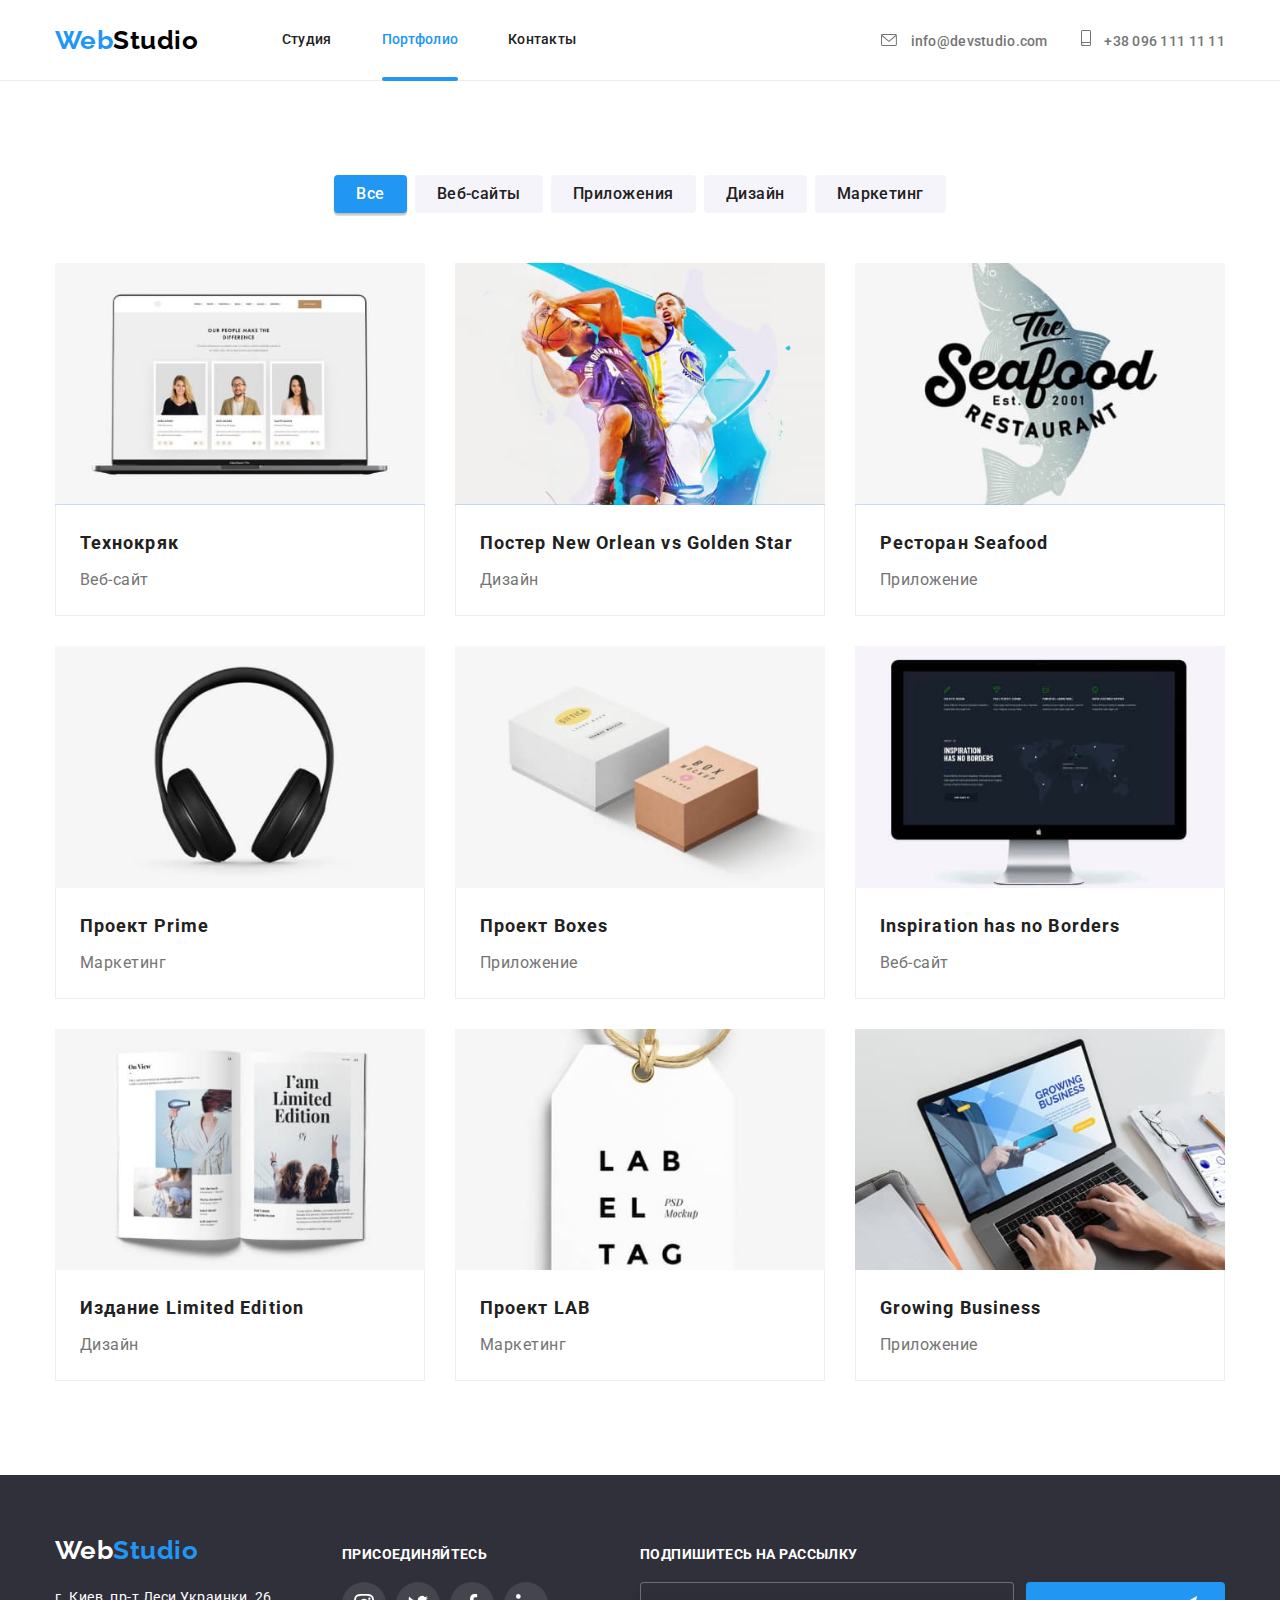
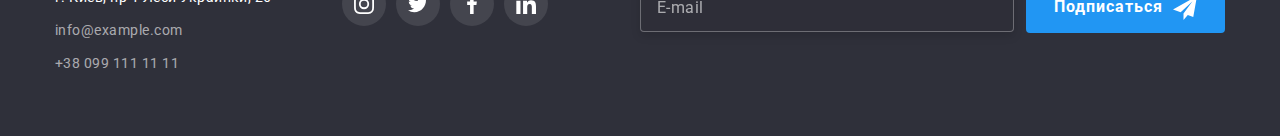
==== commit 0c75a168: "images" ====
--- a/portfolio.html
+++ b/portfolio.html
@@ -135,7 +135,38 @@
             <li class="card">
               <a href="" class="card__link">
                 <div class="card__img">
-                  <img class="card__img--size" src="./images/laptop1.jpg" alt="laptop"/>
+
+                   <!-- <img
+                    srcset="
+                    ./images/tab354_laptop1.jpg 354w,
+                    ./images/pc370_laptop1.jpg 370w,
+                    ./images/mob450_laptop1.jpg 450w,
+                    ./images/tab708_laptop1@2x.jpg 708w,
+                    ./images/pc740_laptop1@2x.jpg 740w,
+                    ./images/mob900_laptop1@2x.jpg 900w
+                    "
+                    src="./images/mob450_laptop1.jpg"
+                    alt="laptop"
+                    sizes="(min-width: 1200px) 25vw, (min-width: 1200px) 50vw, 100vw" 
+                  /> -->
+
+                  <picture>
+                    <source srcset="./images/mob450_laptop1.jpg 1x, ./images/mob900_laptop1@2x.jpg 2x" media="(max-width: 767)">
+                    <source srcset="./images/tab354_laptop1.jpg 1x, ./images/tab708_laptop1@2x.jpg 2x" media="(min-width: 768)">
+                    <source srcset="./images/pc370_laptop1.jpg 1x, ./images/pc740_laptop1@2x.jpg 2x" media="(min-width: 1200)">
+                    <img src="./images/mob450_laptop1.jpg" alt="laptop" />
+                  </picture>
+
+                  <!-- sizes="(min-width: 1200px) 25vw, (min-width: 1200px) 50vw, 100vw" -->
+
+                  
+                  <!-- <img 
+                  class="card__img--size" 
+                  srcset="./images/pc740_laptop1@2x.jpg 2x"
+                  src="./images/pc370_laptop1.jpg" 
+                  width="450"
+                  alt="laptop"/> -->
+
                   <div class="card__overlay">
                     <p>Ресурс предлагает комплексные предложения с разным уровнем функционала и сервисов. Все это позволит посетителю получить исчерпывающие сведения о компании или частном лице.</p>
                   </div>
@@ -149,7 +180,11 @@
             <li class="card">
               <a href="" class="card__link">
                 <div class="card__img">
-                  <img class="card__img--size" src="./images/basketball.jpg" alt="basketball"/>
+                  <img class="card__img--size" 
+                  srcset="./images/mob900_basketball@2x.jpg 2x"
+                  src="./images/mob450_basketball.jpg" 
+                  width="450"
+                  alt="basketball"/>
                   <div class="card__overlay">
                     <p>Ресурс предлагает комплексные предложения с разным уровнем функционала и сервисов. Все это позволит посетителю получить исчерпывающие сведения о компании или частном лице.</p>
                   </div>
@@ -163,7 +198,11 @@
             <li class="card">
               <a href="" class="card__link">
                 <div class="card__img">
-                  <img class="card__img--size" src="./images/seafood.jpg" alt="seafood"/>
+                  <img class="card__img--size" 
+                  srcset="./images/mob900_seafood@2x.jpg 2x"
+                  src="./images/mob450_seafood.jpg" 
+                  width="450"
+                  alt="seafood"/>
                   <div class="card__overlay">
                     <p>Ресурс предлагает комплексные предложения с разным уровнем функционала и сервисов. Все это позволит посетителю получить исчерпывающие сведения о компании или частном лице.</p>
                   </div>
@@ -177,7 +216,11 @@
             <li class="card">
               <a href="" class="card__link">
                 <div class="card__img">
-                  <img class="card__img--size" src="./images/headphones.jpg" alt="headphones"/>
+                  <img class="card__img--size" 
+                  srcset="./images/mob900_headphones@2x.jpg 2x"
+                  src="./images/mob450_headphones.jpg" 
+                  width="450"
+                  alt="headphones"/>
                   <div class="card__overlay">
                     <p>Ресурс предлагает комплексные предложения с разным уровнем функционала и сервисов. Все это позволит посетителю получить исчерпывающие сведения о компании или частном лице.</p>
                   </div>
@@ -191,7 +234,11 @@
             <li class="card">
               <a href="" class="card__link">
                 <div class="card__img">
-                  <img class="card__img--size" src="./images/boxes.jpg" alt="boxes"/>
+                  <img class="card__img--size" 
+                  srcset="./images/mob900_boxes@2x.jpg 2x"
+                  src="./images/mob450_boxes.jpg" 
+                  width="450"
+                  alt="boxes"/>
                   <div class="card__overlay">
                     <p>Ресурс предлагает комплексные предложения с разным уровнем функционала и сервисов. Все это позволит посетителю получить исчерпывающие сведения о компании или частном лице.</p>
                   </div>
@@ -205,7 +252,11 @@
             <li class="card">
               <a href="" class="card__link">
                 <div class="card__img">
-                  <img class="card__img--size" src="./images/mac.jpg" alt="bac"/>
+                  <img class="card__img--size" 
+                  srcset="./images/mob900_macbook@2x.jpg 2x"
+                  src="./images/mob450_macbook.jpg" 
+                  width="450"
+                  alt="macbook"/>
                   <div class="card__overlay">
                     <p>Ресурс предлагает комплексные предложения с разным уровнем функционала и сервисов. Все это позволит посетителю получить исчерпывающие сведения о компании или частном лице.</p>
                   </div>
@@ -219,7 +270,11 @@
             <li class="card">
               <a href="" class="card__link">
                 <div class="card__img">
-                  <img class="card__img--size" src="./images/book.jpg" alt="book"/>
+                  <img class="card__img--size" 
+                  srcset="./images/mob900_book@2x.jpg 2x"
+                  src="./images/mob450_book.jpg" 
+                  width="450"
+                  alt="book"/>
                   <div class="card__overlay">
                     <p>Ресурс предлагает комплексные предложения с разным уровнем функционала и сервисов. Все это позволит посетителю получить исчерпывающие сведения о компании или частном лице.</p>
                   </div>
@@ -233,7 +288,11 @@
             <li class="card">
               <a href="" class="card__link">
                 <div class="card__img">
-                <img class="card__img--size" src="./images/steaker.jpg" alt="steaker"/>
+                <img class="card__img--size" 
+                srcset="./images/mob900_labeltag@2x.jpg 2x"
+                  src="./images/mob450_labeltag.jpg" 
+                  width="450"
+                  alt="labeltag"/>
                   <div class="card__overlay">
                     <p>Ресурс предлагает комплексные предложения с разным уровнем функционала и сервисов. Все это позволит посетителю получить исчерпывающие сведения о компании или частном лице.</p>
                   </div>
@@ -247,7 +306,11 @@
             <li class="card">
               <a href="" class="card__link">
                 <div class="card__img">
-                  <img class="card__img--size" src="./images/laptop-hands.jpg" alt="laptop-hands"/>
+                  <img class="card__img--size" 
+                  srcset="./images/mob900_laptop-hands@2x.jpg 2x"
+                  src="./images/mob450_laptop-hands.jpg" 
+                  width="450"
+                  alt="laptop-hands"/>
                   <div class="card__overlay">
                     <p>Ресурс предлагает комплексные предложения с разным уровнем функционала и сервисов. Все это позволит посетителю получить исчерпывающие сведения о компании или частном лице.</p>
                   </div>
--- a/css/main.min.css
+++ b/css/main.min.css
@@ -1,2 +1,2 @@
-.site-nav,.features-icons-cont,.doing-list__element,.social-list,.social-list__link,.client__button,.footer-social__link,.modal__close-button,.button__send{display:-webkit-box;display:-ms-flexbox;display:flex;-webkit-box-align:center;-ms-flex-align:center;align-items:center;-webkit-box-pack:center;-ms-flex-pack:center;justify-content:center}.subscribe-form__button--text,.button__send,.photo-nav__button{color:#fff;background-color:#2196f3;font-weight:700;font-size:16px;line-height:1.88;letter-spacing:0.06em;cursor:pointer;border-radius:4px;padding:10px 32px;margin-left:auto;margin-right:auto;border:transparent;-webkit-transition:background-color 250ms cubic-bezier(0.4, 0, 0.2, 1);transition:background-color 250ms cubic-bezier(0.4, 0, 0.2, 1)}.subscribe-form__button--text:hover,.button__send:hover,.photo-nav__button:hover,.subscribe-form__button--text:focus,.button__send:focus,.photo-nav__button:focus{background-color:#188ce8}.section-features__title,.section-doing__title,.section-team__title,.client-section__title,.section-portfolio__title{font-weight:700;font-size:36px;line-height:1.17;text-align:center;color:#212121}.visually-hidden{position:absolute;width:1px;height:1px;margin:-1px;border:0;padding:0;white-space:nowrap;-webkit-clip-path:inset(100%);clip-path:inset(100%);clip:rect(0 0 0 0);overflow:hidden}body{background-color:#fff;color:#757575;font-family:roboto, sans-serif;letter-spacing:0.03em;font-weight:400}body.modal-open{overflow:hidden}img{display:block;max-width:100%;height:auto;margin:0;bottom:0}p,h1,h2,h3,h4{margin:0}ul{margin:0;padding:0;list-style:none}.container{width:100%;margin-left:auto;margin-right:auto;padding-left:15px;padding-right:15px}@media screen and (min-width: 480px){.container{max-width:480px}}@media screen and (min-width: 768px){.container{max-width:768px}}@media screen and (min-width: 1200px){.container{max-width:1200px}}.section{padding:60px 0}@media screen and (min-width: 1200px){.section{padding:94px 0}}.page-header{border-bottom:1px solid #ececec;background:#fff;display:-webkit-box;display:-ms-flexbox;display:flex;-webkit-box-align:center;-ms-flex-align:center;align-items:center}.container-header{display:-webkit-box;display:-ms-flexbox;display:flex;-webkit-box-align:center;-ms-flex-align:center;align-items:center;-webkit-box-pack:justify;-ms-flex-pack:justify;justify-content:space-between;height:80px}.container-header .mob-menu__button-open{display:-webkit-inline-box;display:-ms-inline-flexbox;display:inline-flex;margin:0;padding:0;border:none;background:#fff}@media screen and (min-width: 768px){.container-header .mob-menu__button-open{display:none}}.mobile-btn__focus:hover,.mobile-btn__focus:focus{fill:#2196f3}@media screen and (max-width: 767px){.navigation{display:none}}@media screen and (min-width: 768px){.navigation{display:-webkit-box;display:-ms-flexbox;display:flex;-webkit-box-align:center;-ms-flex-align:center;align-items:center}}.logo{color:#000;font-family:Raleway, sans-serif;font-weight:700;font-size:26px;line-height:1.19;text-decoration:none;display:block}.logo__web{color:#2196f3}.site-nav{font-weight:500;font-size:14px;line-height:1.14;letter-spacing:0.02em;text-decoration:none}.site-nav__item{position:relative}.site-nav__item:not(:first-child){margin-left:50px}.site-nav__link{color:#212121;-webkit-transition:color 250ms cubic-bezier(0.4, 0, 0.2, 1);transition:color 250ms cubic-bezier(0.4, 0, 0.2, 1);text-decoration:none}.site-nav__link--current{color:#2196f3}.site-nav__link--current::after{display:block;position:absolute;margin-top:29px;content:'';width:100%;height:4px;background:#2196f3;border-radius:2px}.site-nav__link:hover,.site-nav__link:focus{color:#2196f3}@media screen and (min-width: 768px){.site-nav__link{padding-top:30px;padding-bottom:30px}}.auth-nav{font-weight:500;letter-spacing:0.02em;text-decoration:none}@media screen and (min-width: 768px){.auth-nav{font-size:12px;line-height:1.167;margin-left:84px}}@media screen and (min-width: 1200px){.auth-nav{font-size:14px;line-height:1.14;margin-left:305px}}.auth-nav__item--mb{margin-bottom:10px}@media screen and (min-width: 1200px){.auth-nav__item{display:-webkit-inline-box;display:-ms-inline-flexbox;display:inline-flex;margin:0}.auth-nav__item:not(:first-child){margin-left:30px}}.auth-nav__link{color:#757575;text-decoration:none;-webkit-transition:color 250ms cubic-bezier(0.4, 0, 0.2, 1);transition:color 250ms cubic-bezier(0.4, 0, 0.2, 1)}.auth-nav__link:hover,.auth-nav__link:focus{color:#2196f3}@media screen and (min-width: 1200px){.auth-nav__link{padding-top:30px;padding-bottom:30px}}.auth-nav__icon--envelope{width:16px;height:12px;margin-right:10px;fill:currentColor;text-align:center}.auth-nav__icon--smartphone{width:10px;height:16px;margin-right:10px;fill:currentColor}.mob-menu{position:fixed;top:0;width:100%;height:100%;background-color:#fff;padding-top:48px;padding-bottom:48px;z-index:1;overflow-y:scroll;-webkit-transform:translate(0);transform:translate(0);-webkit-transition:-webkit-transform 250ms cubic-bezier(0.4, 0, 0.2, 1);transition:-webkit-transform 250ms cubic-bezier(0.4, 0, 0.2, 1);transition:transform 250ms cubic-bezier(0.4, 0, 0.2, 1);transition:transform 250ms cubic-bezier(0.4, 0, 0.2, 1), -webkit-transform 250ms cubic-bezier(0.4, 0, 0.2, 1)}.mob-menu.is-hidden{opacity:0;visibility:hidden;pointer-events:none;-webkit-transform:translateY(-100%);transform:translateY(-100%)}.mob-menu .container{position:relative;display:-webkit-box;display:-ms-flexbox;display:flex;-webkit-box-orient:vertical;-webkit-box-direction:normal;-ms-flex-direction:column;flex-direction:column;-webkit-box-pack:justify;-ms-flex-pack:justify;justify-content:space-between;height:100%;padding-left:40px;padding-right:40px}@media screen and (min-width: 768px){.mob-menu{display:none}}.mob-menu__button-close{position:absolute;top:-30px;right:15px;display:-webkit-inline-box;display:-ms-inline-flexbox;display:inline-flex;margin:0;padding:0;border:none;background:#fff}.mob-menu__button-close:hover,.mob-menu__button-close:focus{fill:#2196f3}.mob-site-nav__item{margin-bottom:32px}.mob-site-nav__link{text-decoration:none;font-weight:500;font-size:40px;line-height:1.175;letter-spacing:0.02em;color:#212121}.mob-site-nav__link:hover,.mob-site-nav__link:focus{color:#2196f3}.mob-site-nav__link--current{color:#2196f3}.mob-auth-nav__list{margin-bottom:64px}.mob-auth-nav__item:not(:last-child){margin-bottom:32px}.mob-auth-nav__link{text-decoration:none;font-weight:500;font-size:24px;line-height:1.167;letter-spacing:0.02em;color:#757575}.mob-auth-nav__link:hover,.mob-auth-nav__link:focus{color:#2196f3}.mob-auth-nav__link--size{font-size:34px;line-height:1.18;color:#2196f3}@media screen and (max-width: 376px){.mob-auth-nav__link--size{font-size:27px}}.mob-soc__list{display:-webkit-box;display:-ms-flexbox;display:flex;-ms-flex-wrap:wrap;flex-wrap:wrap}.mob-soc__item:not(:last-child){padding-right:10px;margin-right:10px;border-right:1px solid rgba(33,33,33,0.2)}.mob-soc__link{text-decoration:none;font-weight:500;font-size:18px;line-height:1.22;letter-spacing:0.02em;color:#2196f3}.hero{text-align:center;padding-top:118px;padding-bottom:118px;background-color:#2F303A;background-image:url(../images/Img-Overlay.png),url(../images/bg-hero.jpg);background-repeat:no-repeat;background-position:center;background-size:cover}@media screen and (min-width: 1200px){.hero{padding-top:200px;padding-bottom:200px}}.hero__title{color:#fff;font-weight:900;font-size:26px;line-height:1.615;letter-spacing:0.06em;text-transform:uppercase;margin-bottom:30px}@media screen and (min-width: 1200px){.hero__title{font-size:44px;line-height:1.36}}.hero__button{color:#fff;background-color:#2196f3;font-weight:700;font-size:16px;line-height:1.88;letter-spacing:0.06em;cursor:pointer;border-radius:4px;padding:10px 32px;margin-left:auto;margin-right:auto;border:transparent;-webkit-transition:background-color 250ms cubic-bezier(0.4, 0, 0.2, 1);transition:background-color 250ms cubic-bezier(0.4, 0, 0.2, 1)}.hero__button:hover,.hero__button:focus{background-color:#188ce8}.features-list{margin-bottom:-30px}@media screen and (min-width: 768px){.features-list{display:-webkit-box;display:-ms-flexbox;display:flex;-ms-flex-wrap:wrap;flex-wrap:wrap;margin-left:-30px}}@media screen and (min-width: 1200px){.features-list{-ms-flex-wrap:nowrap;flex-wrap:nowrap}}.features-list__item{margin-bottom:30px}@media screen and (min-width: 768px){.features-list__item{-ms-flex-preferred-size:calc(100% / 2 - 30px);flex-basis:calc(100% / 2 - 30px);margin-left:30px}}@media screen and (min-width: 1200px){.features-list__item{-ms-flex-preferred-size:calc(100% / 4 - 30px);flex-basis:calc(100% / 4 - 30px)}}.features-list__title{color:#212121;text-transform:uppercase;text-align:center;font-weight:700;font-size:14px;line-height:1.14;margin-top:0;margin-bottom:10px}.features-list__text{font-weight:400;font-size:14px;line-height:1.71;letter-spacing:0.03em}.features-icons-cont{margin-bottom:30px;background-color:#f5f4fa;border-radius:4px}.features-icons-cont__icon{margin:25px 0}.section-doing{padding-top:0;padding-bottom:94px}@media screen and (max-width: 1199px){.section-doing{display:none}}.section-doing__title{margin-bottom:50px}.doing-list{display:-webkit-box;display:-ms-flexbox;display:flex;-webkit-box-pack:justify;-ms-flex-pack:justify;justify-content:space-between}.doing-list__item{position:relative}.doing-list__element{position:absolute;bottom:0;width:370px;height:70px;background:rgba(47,48,58,0.8);text-transform:uppercase;font-weight:700;font-size:14px;line-height:1.143;color:#fff}.section-team{background-color:#f5f4fa;width:100%}.section-team__title{margin-top:0;margin-bottom:30px}@media screen and (min-width: 1200px){.section-team__title{margin-bottom:50px}}.team-list{margin-bottom:-30px}@media screen and (min-width: 768px){.team-list{display:-webkit-box;display:-ms-flexbox;display:flex;-ms-flex-wrap:wrap;flex-wrap:wrap;margin-left:-30px}}@media screen and (min-width: 1200px){.team-list{-ms-flex-wrap:nowrap;flex-wrap:nowrap}}.team-list__item{background-color:#fff;max-width:450px;margin-bottom:30px;-webkit-box-shadow:0px 1px 3px rgba(0,0,0,0.12),0px 1px 1px rgba(0,0,0,0.14),0px 2px 1px rgba(0,0,0,0.2);box-shadow:0px 1px 3px rgba(0,0,0,0.12),0px 1px 1px rgba(0,0,0,0.14),0px 2px 1px rgba(0,0,0,0.2);border-radius:0px 0px 4px 4px}@media screen and (min-width: 768px){.team-list__item{-ms-flex-preferred-size:calc(100% / 2 - 30px);flex-basis:calc(100% / 2 - 30px);margin-left:30px}}@media screen and (min-width: 1200px){.team-list__item{-ms-flex-preferred-size:calc(100% / 4 - 30px);flex-basis:calc(100% / 4 - 30px)}}.team-list__container{display:-webkit-box;display:-ms-flexbox;display:flex;-webkit-box-orient:vertical;-webkit-box-direction:normal;-ms-flex-direction:column;flex-direction:column;text-align:center;padding-top:30px;padding-bottom:24px}.team-list__name{color:#212121;font-weight:500;font-size:16px;line-height:1.19;padding-bottom:10px}.team-list__profession{font-size:16px;line-height:1.19;padding-bottom:16px}.social-list__item{width:44px;height:44px}.social-list__item:not(:last-child){margin-right:10px}.social-list__link{width:100%;height:100%;border-radius:50%;color:#afb1b8;background-color:#fff;-webkit-transition:color 250ms cubic-bezier(0.4, 0, 0.2, 1),background-color 250ms cubic-bezier(0.4, 0, 0.2, 1);transition:color 250ms cubic-bezier(0.4, 0, 0.2, 1),background-color 250ms cubic-bezier(0.4, 0, 0.2, 1)}.social-list__link:hover,.social-list__link:focus{color:#fff;background-color:#2196f3}.social-list__icon{width:20px;height:20px;fill:currentColor}.client-section__title{margin-bottom:30px}@media screen and (min-width: 1200px){.client-section__title{margin-bottom:50px}}.client-section__list{display:-webkit-box;display:-ms-flexbox;display:flex;-ms-flex-wrap:wrap;flex-wrap:wrap;margin-left:-30px;margin-bottom:-30px}.client{margin-left:30px;margin-bottom:30px;-ms-flex-preferred-size:calc(100% / 2 - 30px);flex-basis:calc(100% / 2 - 30px)}@media screen and (min-width: 768px){.client{-ms-flex-preferred-size:calc(100% / 3 - 30px);flex-basis:calc(100% / 3 - 30px)}}@media screen and (min-width: 1200px){.client{-ms-flex-preferred-size:calc(100% / 6 - 30px);flex-basis:calc(100% / 6 - 30px)}}.client__button{border:1px solid #afb1b8;border-radius:4px;height:92px;color:#afb1b8;-webkit-transition:color 250ms cubic-bezier(0.4, 0, 0.2, 1),border 250ms cubic-bezier(0.4, 0, 0.2, 1);transition:color 250ms cubic-bezier(0.4, 0, 0.2, 1),border 250ms cubic-bezier(0.4, 0, 0.2, 1)}.client__button:hover,.client__button:focus{color:#2196f3;border:1px solid #2196f3}.client__icon{width:106px;height:60px;fill:currentColor}footer{background-color:#2F303A}.footer{padding:60px 15px}@media screen and (min-width: 1200px){.footer{display:-webkit-box;display:-ms-flexbox;display:flex;-webkit-box-orient:horizontal;-webkit-box-direction:normal;-ms-flex-direction:row;flex-direction:row;-webkit-box-align:baseline;-ms-flex-align:baseline;align-items:baseline;max-width:1200px;margin-left:auto;margin-right:auto;padding-bottom:60px}}.footer-container{display:-webkit-box;display:-ms-flexbox;display:flex;text-align:center;-webkit-box-align:center;-ms-flex-align:center;align-items:center;-webkit-box-orient:vertical;-webkit-box-direction:normal;-ms-flex-direction:column;flex-direction:column;padding:0}@media screen and (min-width: 768px){.footer-container{-webkit-box-orient:horizontal;-webkit-box-direction:normal;-ms-flex-direction:row;flex-direction:row;-ms-flex-pack:distribute;justify-content:space-around;-webkit-box-align:baseline;-ms-flex-align:baseline;align-items:baseline}}@media screen and (min-width: 1200px){.footer-container{-webkit-box-pack:start;-ms-flex-pack:start;justify-content:flex-start;text-align:left}}.footer-logo{color:#000;font-family:Raleway, sans-serif;font-weight:700;font-size:24px;line-height:1.67;text-decoration:none}@media screen and (min-width: 1200px){.footer-logo{font-size:26px;line-height:1.19}}.footer-logo--white{color:#fff;-webkit-transition:color 250ms cubic-bezier(0.4, 0, 0.2, 1);transition:color 250ms cubic-bezier(0.4, 0, 0.2, 1)}.footer-logo--blue{color:#2196f3}.footer__address,.footer__mail,.footer__phone{display:block;font-size:14px;line-height:1.71;font-style:normal;margin-bottom:9px;text-decoration:none}.footer__address:hover,.footer__address:focus,.footer__mail:hover,.footer__mail:focus,.footer__phone:hover,.footer__phone:focus{color:#2196f3}.footer__address{margin-top:20px;color:#fff;-webkit-transition:color 250ms cubic-bezier(0.4, 0, 0.2, 1);transition:color 250ms cubic-bezier(0.4, 0, 0.2, 1)}.footer__mail,.footer__phone{color:rgba(255,255,255,0.6);-webkit-transition:color 250ms cubic-bezier(0.4, 0, 0.2, 1);transition:color 250ms cubic-bezier(0.4, 0, 0.2, 1)}.footer__phone{margin-bottom:0}@media screen and (min-width: 1200px){.footer-social{padding-left:70px;padding-top:0}}.footer-social__slogan{font-weight:700;font-size:14px;line-height:1.143;letter-spacing:0.03em;text-transform:uppercase;color:#fff;padding-bottom:20px;padding-top:60px}@media screen and (min-width: 768px){.footer-social__slogan{padding-top:0}}.footer-social__list{display:-webkit-box;display:-ms-flexbox;display:flex}.footer-social__item{width:44px;height:44px}.footer-social__item:not(:last-child){margin-right:10px}.footer-social__link{width:100%;height:100%;border-radius:50%;color:#fff;background-color:rgba(255,255,255,0.1);-webkit-transition:color 250ms cubic-bezier(0.4, 0, 0.2, 1),background-color 250ms cubic-bezier(0.4, 0, 0.2, 1);transition:color 250ms cubic-bezier(0.4, 0, 0.2, 1),background-color 250ms cubic-bezier(0.4, 0, 0.2, 1)}.footer-social__link:hover,.footer-social__link:focus{color:#fff;background-color:#2196f3}.footer-social__icon{width:20px;height:20px;fill:currentColor}.subscribe-form{width:100%;text-align:center}@media screen and (min-width: 1200px){.subscribe-form{text-align:left;padding:0}}@media screen and (min-width: 1200px){.subscribe-form__flex-mix{display:-webkit-box;display:-ms-flexbox;display:flex;margin:0;padding:0}}.subscribe-form__slogan{font-weight:700;font-size:14px;line-height:1.143;letter-spacing:0.03em;text-transform:uppercase;color:#fff;padding-bottom:20px;padding-top:60px}@media screen and (min-width: 1200px){.subscribe-form__slogan{padding-top:0}}.subscribe-form__input{width:100%;height:50px;margin-bottom:20px;background:rgba(47,48,58,0.8);border:1px solid rgba(255,255,255,0.3);-webkit-filter:drop-shadow(0px 4px 4px rgba(0,0,0,0.15));filter:drop-shadow(0px 4px 4px rgba(0,0,0,0.15));border-radius:4px;padding-left:16px;color:#fff;-webkit-transition:border 250ms cubic-bezier(0.4, 0, 0.2, 1);transition:border 250ms cubic-bezier(0.4, 0, 0.2, 1);outline:none;cursor:pointer}@media screen and (min-width: 480px){.subscribe-form__input{max-width:450px}}@media screen and (min-width: 1200px){.subscribe-form__input{margin:0 12px 0 0}}.subscribe-form__input::-webkit-input-placeholder{font-size:16px;line-height:1.25;letter-spacing:0.03em;color:rgba(255,255,255,0.6)}.subscribe-form__input:-ms-input-placeholder{font-size:16px;line-height:1.25;letter-spacing:0.03em;color:rgba(255,255,255,0.6)}.subscribe-form__input::-ms-input-placeholder{font-size:16px;line-height:1.25;letter-spacing:0.03em;color:rgba(255,255,255,0.6)}.subscribe-form__input::placeholder{font-size:16px;line-height:1.25;letter-spacing:0.03em;color:rgba(255,255,255,0.6)}.subscribe-form__input:focus{border:1px solid #2196f3;border-radius:4px}.subscribe-form__button--text{display:-webkit-inline-box;display:-ms-inline-flexbox;display:inline-flex;-webkit-box-align:center;-ms-flex-align:center;align-items:center;padding:10px 28px}.subscribe-form__button--icon{width:24px;height:24px;margin-left:10px}.backdrop{position:fixed;top:0;left:0;width:100%;height:100%;background:rgba(0,0,0,0.2);z-index:2;opacity:1;visibility:visible;-webkit-transition:opacity 250ms cubic-bezier(0.4, 0, 0.2, 1),visibility 250ms cubic-bezier(0.4, 0, 0.2, 1);transition:opacity 250ms cubic-bezier(0.4, 0, 0.2, 1),visibility 250ms cubic-bezier(0.4, 0, 0.2, 1);overflow-y:scroll;padding:93px 15px}@media screen and (min-width: 1200px){.backdrop{padding:0}}.backdrop.is-hidden{visibility:hidden;opacity:0;pointer-events:none}.backdrop.is-hidden .modal{-webkit-transform:scale(0.8);transform:scale(0.8)}@media screen and (min-width: 1200px){.backdrop.is-hidden .modal{-webkit-transform:translate(-50%, -50%) scale(0.8);transform:translate(-50%, -50%) scale(0.8)}}.modal{position:relative;-webkit-transition:-webkit-transform 250ms cubic-bezier(0.4, 0, 0.2, 1);transition:-webkit-transform 250ms cubic-bezier(0.4, 0, 0.2, 1);transition:transform 250ms cubic-bezier(0.4, 0, 0.2, 1);transition:transform 250ms cubic-bezier(0.4, 0, 0.2, 1), -webkit-transform 250ms cubic-bezier(0.4, 0, 0.2, 1);margin:0 auto;max-width:450px;width:100%;background-color:#fff;-webkit-box-shadow:0px 1px 3px rgba(0,0,0,0.12),0px 1px 1px rgba(0,0,0,0.14),0px 2px 1px rgba(0,0,0,0.2);box-shadow:0px 1px 3px rgba(0,0,0,0.12),0px 1px 1px rgba(0,0,0,0.14),0px 2px 1px rgba(0,0,0,0.2);border-radius:4px;-webkit-transform:scale(1);transform:scale(1)}@media screen and (min-width: 1200px){.modal{max-width:528px;position:absolute;top:50%;left:50%;-webkit-transform:translate(-50%, -50%) scale(1);transform:translate(-50%, -50%) scale(1)}}.modal__close-button{position:absolute;right:8px;top:8px;padding:0;margin:0;width:30px;height:30px;border:1px solid rgba(0,0,0,0.1);background-color:#fff;border-radius:50%;fill:#000;-webkit-transition:fill 250ms cubic-bezier(0.4, 0, 0.2, 1);transition:fill 250ms cubic-bezier(0.4, 0, 0.2, 1);cursor:pointer}.modal__close-button:hover{fill:#2196f3}.form{margin:0 auto;padding:40px}.form__title{font-weight:700;font-size:20px;line-height:1.50;text-align:center;letter-spacing:0.03em;color:#212121;padding-bottom:12px}@media screen and (min-width: 1200px){.form__title{line-height:1.15}}.contact-form{position:relative;display:-webkit-box;display:-ms-flexbox;display:flex;-webkit-box-orient:vertical;-webkit-box-direction:normal;-ms-flex-direction:column;flex-direction:column;padding-bottom:10px;margin:0}.contact-form__label{font-weight:400;font-size:12px;line-height:1.17;letter-spacing:0.01em;margin-bottom:4px}.contact-form__input{border:1px solid rgba(33,33,33,0.2);border-radius:4px;outline:none;padding-left:42px;padding-right:16px;color:#212121;resize:none;cursor:pointer;-webkit-transition:border 250ms cubic-bezier(0.4, 0, 0.2, 1);transition:border 250ms cubic-bezier(0.4, 0, 0.2, 1)}.contact-form__input--height{height:40px}.contact-form__input--comment{padding:12px 16px}.contact-form__input::-webkit-input-placeholder{font-size:14px;line-height:1.143;letter-spacing:0.01em;color:rgba(117,117,117,0.5)}.contact-form__input:-ms-input-placeholder{font-size:14px;line-height:1.143;letter-spacing:0.01em;color:rgba(117,117,117,0.5)}.contact-form__input::-ms-input-placeholder{font-size:14px;line-height:1.143;letter-spacing:0.01em;color:rgba(117,117,117,0.5)}.contact-form__input::placeholder{font-size:14px;line-height:1.143;letter-spacing:0.01em;color:rgba(117,117,117,0.5)}@media screen and (min-width: 1200px){.contact-form__input::-webkit-input-placeholder{line-height:1.167}.contact-form__input:-ms-input-placeholder{line-height:1.167}.contact-form__input::-ms-input-placeholder{line-height:1.167}.contact-form__input::placeholder{line-height:1.167}}.contact-form__input:focus{border:1px solid #2196f3}.contact-form__input:focus+.contact-form__icon{fill:#2196f3}.contact-form__icon{position:absolute;bottom:21px;left:12px;width:18px;height:18px;fill:#212121;-webkit-transition:fill 250ms cubic-bezier(0.4, 0, 0.2, 1);transition:fill 250ms cubic-bezier(0.4, 0, 0.2, 1)}.contact-form-policy{padding-top:10px;padding-bottom:20px;margin:0}@media screen and (min-width: 1200px){.contact-form-policy{padding-bottom:30px;-webkit-box-pack:center;-ms-flex-pack:center;justify-content:center}}.contact-form-policy__label{font-size:12px;line-height:1.167;letter-spacing:0.03em;cursor:pointer;display:-webkit-box;display:-ms-flexbox;display:flex;-webkit-box-pack:center;-ms-flex-pack:center;justify-content:center;-webkit-box-align:center;-ms-flex-align:center;align-items:center}@media screen and (min-width: 1200px){.contact-form-policy__label{font-size:14px;line-height:1.714;display:-webkit-box;display:-ms-flexbox;display:flex;-webkit-box-pack:center;-ms-flex-pack:center;justify-content:center;-webkit-box-align:center;-ms-flex-align:center;align-items:center}}.contact-form-policy__label--rules{color:#2196f3;margin-left:5px}.contact-form-policy__checkbox{display:inline-block;width:16px;height:15px;border:2px solid #212121;border-radius:2px;margin-right:8px}.contact-form-policy__input:checked+.contact-form-policy__checkbox{border-color:#2196f3;background-color:#2196f3;background-image:url(../images/icon-check.svg);background-size:contain;background-repeat:no-repeat;background-origin:border-box}.button__send{min-width:200px}.photo-nav{display:-webkit-box;display:-ms-flexbox;display:flex;-ms-flex-wrap:wrap;flex-wrap:wrap;padding-bottom:40px;margin-left:-8px;margin-bottom:-15px}@media screen and (min-width: 768px){.photo-nav{-webkit-box-pack:center;-ms-flex-pack:center;justify-content:center;margin-bottom:0;padding-bottom:30px}}@media screen and (min-width: 1200px){.photo-nav{padding-bottom:50px}}.photo-nav__item{margin-left:8px;margin-bottom:15px}@media screen and (min-width: 768px){.photo-nav__item{margin-bottom:0}}.photo-nav__button{color:#212121;background-color:#f5f4fa;-webkit-box-shadow:none;box-shadow:none;font-weight:500;font-size:16px;line-height:1.63;letter-spacing:0.03em;font-family:inherit;cursor:pointer;padding:6px 22px;-webkit-transition:color 250ms cubic-bezier(0.4, 0, 0.2, 1),background-color 250ms cubic-bezier(0.4, 0, 0.2, 1),-webkit-box-shadow 250ms cubic-bezier(0.4, 0, 0.2, 1);transition:color 250ms cubic-bezier(0.4, 0, 0.2, 1),background-color 250ms cubic-bezier(0.4, 0, 0.2, 1),-webkit-box-shadow 250ms cubic-bezier(0.4, 0, 0.2, 1);transition:color 250ms cubic-bezier(0.4, 0, 0.2, 1),background-color 250ms cubic-bezier(0.4, 0, 0.2, 1),box-shadow 250ms cubic-bezier(0.4, 0, 0.2, 1);transition:color 250ms cubic-bezier(0.4, 0, 0.2, 1),background-color 250ms cubic-bezier(0.4, 0, 0.2, 1),box-shadow 250ms cubic-bezier(0.4, 0, 0.2, 1),-webkit-box-shadow 250ms cubic-bezier(0.4, 0, 0.2, 1)}.photo-nav__button:hover,.photo-nav__button:focus{color:#fff;background-color:#2196f3;-webkit-box-shadow:0px 3px 1px rgba(0,0,0,0.1),0px 1px 2px rgba(0,0,0,0.08),0px 2px 2px rgba(0,0,0,0.12);box-shadow:0px 3px 1px rgba(0,0,0,0.1),0px 1px 2px rgba(0,0,0,0.08),0px 2px 2px rgba(0,0,0,0.12)}.photo-nav__button--primary{color:#fff;background-color:#2196f3;-webkit-box-shadow:0px 3px 1px rgba(0,0,0,0.1),0px 1px 2px rgba(0,0,0,0.08),0px 2px 2px rgba(0,0,0,0.12);box-shadow:0px 3px 1px rgba(0,0,0,0.1),0px 1px 2px rgba(0,0,0,0.08),0px 2px 2px rgba(0,0,0,0.12)}.photo-cards{margin-bottom:-30px}@media screen and (min-width: 768px){.photo-cards{display:-webkit-box;display:-ms-flexbox;display:flex;-ms-flex-wrap:wrap;flex-wrap:wrap;margin-left:-30px}}.card{margin-bottom:30px;-webkit-box-shadow:none;box-shadow:none;-webkit-transition:-webkit-box-shadow 250ms cubic-bezier(0.4, 0, 0.2, 1);transition:-webkit-box-shadow 250ms cubic-bezier(0.4, 0, 0.2, 1);transition:box-shadow 250ms cubic-bezier(0.4, 0, 0.2, 1);transition:box-shadow 250ms cubic-bezier(0.4, 0, 0.2, 1), -webkit-box-shadow 250ms cubic-bezier(0.4, 0, 0.2, 1)}@media screen and (min-width: 768px){.card{-ms-flex-preferred-size:calc(100% / 2 - 30px);flex-basis:calc(100% / 2 - 30px);margin-left:30px}}@media screen and (min-width: 1200px){.card{-ms-flex-preferred-size:calc(100% / 3 - 30px);flex-basis:calc(100% / 3 - 30px);margin-left:30px}}.card:hover,.card:focus{cursor:pointer;-webkit-box-shadow:0px 1px 1px rgba(0,0,0,0.12),0px 4px 4px rgba(0,0,0,0.06),1px 4px 6px rgba(0,0,0,0.16);box-shadow:0px 1px 1px rgba(0,0,0,0.12),0px 4px 4px rgba(0,0,0,0.06),1px 4px 6px rgba(0,0,0,0.16)}.card:hover .card__overlay,.card:focus .card__overlay{-webkit-transform:translateY(0);transform:translateY(0)}.card__link{display:-webkit-box;display:-ms-flexbox;display:flex;-webkit-box-orient:vertical;-webkit-box-direction:normal;-ms-flex-direction:column;flex-direction:column;height:100%;text-decoration:none}.card__img{position:relative;overflow:hidden}.card__img--size{width:450px}.card__overlay{position:absolute;width:100%;height:100%;top:0;left:0;padding:63px 24px;font-size:18px;line-height:1.556;color:#fff;background:rgba(33,150,243,0.9);-webkit-transform:translateY(100%);transform:translateY(100%);-webkit-transition:-webkit-transform 250ms cubic-bezier(0.4, 0, 0.2, 1);transition:-webkit-transform 250ms cubic-bezier(0.4, 0, 0.2, 1);transition:transform 250ms cubic-bezier(0.4, 0, 0.2, 1);transition:transform 250ms cubic-bezier(0.4, 0, 0.2, 1), -webkit-transform 250ms cubic-bezier(0.4, 0, 0.2, 1)}.card__text{-webkit-box-flex:1;-ms-flex-positive:1;flex-grow:1;border:1px solid #EEEEEE;border-top:transparent;padding:20px 24px;-webkit-box-shadow:none;box-shadow:none}.card__project{font-weight:700;font-size:18px;line-height:2;letter-spacing:0.06em;margin-bottom:4px;color:#212121}.card__career{font-size:16px;line-height:1.88;color:#757575}
+.site-nav,.features-icons-cont,.doing-list__element,.social-list,.social-list__link,.client__button,.footer-social__link,.modal__close-button,.contact-form-policy__label,.button__send{display:-webkit-box;display:-ms-flexbox;display:flex;-webkit-box-align:center;-ms-flex-align:center;align-items:center;-webkit-box-pack:center;-ms-flex-pack:center;justify-content:center}.subscribe-form__button--text,.button__send,.photo-nav__button{color:#fff;background-color:#2196f3;font-weight:700;font-size:16px;line-height:1.88;letter-spacing:0.06em;cursor:pointer;border-radius:4px;padding:10px 32px;margin-left:auto;margin-right:auto;border:transparent;-webkit-transition:background-color 250ms cubic-bezier(0.4, 0, 0.2, 1);transition:background-color 250ms cubic-bezier(0.4, 0, 0.2, 1)}.subscribe-form__button--text:hover,.button__send:hover,.photo-nav__button:hover,.subscribe-form__button--text:focus,.button__send:focus,.photo-nav__button:focus{background-color:#188ce8}.section-features__title,.section-doing__title,.section-team__title,.client-section__title,.section-portfolio__title{font-weight:700;font-size:36px;line-height:1.17;text-align:center;color:#212121}.visually-hidden{position:absolute;width:1px;height:1px;margin:-1px;border:0;padding:0;white-space:nowrap;-webkit-clip-path:inset(100%);clip-path:inset(100%);clip:rect(0 0 0 0);overflow:hidden}body{background-color:#fff;color:#757575;font-family:roboto, sans-serif;letter-spacing:0.03em;font-weight:400}body.modal-open{overflow:hidden}img{display:block;max-width:100%;height:auto;margin:0;bottom:0}p,h1,h2,h3,h4{margin:0}ul{margin:0;padding:0;list-style:none}.container{width:100%;margin-left:auto;margin-right:auto;padding-left:15px;padding-right:15px}@media screen and (min-width: 480px){.container{max-width:480px}}@media screen and (min-width: 768px){.container{max-width:768px}}@media screen and (min-width: 1200px){.container{max-width:1200px}}.section{padding:60px 0}@media screen and (min-width: 1200px){.section{padding:94px 0}}.page-header{border-bottom:1px solid #ececec;background:#fff;display:-webkit-box;display:-ms-flexbox;display:flex;-webkit-box-align:center;-ms-flex-align:center;align-items:center}.container-header{display:-webkit-box;display:-ms-flexbox;display:flex;-webkit-box-align:center;-ms-flex-align:center;align-items:center;-webkit-box-pack:justify;-ms-flex-pack:justify;justify-content:space-between;height:80px}.container-header .mob-menu__button-open{display:-webkit-inline-box;display:-ms-inline-flexbox;display:inline-flex;margin:0;padding:0;border:none;background:#fff}@media screen and (min-width: 768px){.container-header .mob-menu__button-open{display:none}}.mobile-btn__focus:hover,.mobile-btn__focus:focus{fill:#2196f3}@media screen and (max-width: 767px){.navigation{display:none}}@media screen and (min-width: 768px){.navigation{display:-webkit-box;display:-ms-flexbox;display:flex;-webkit-box-align:center;-ms-flex-align:center;align-items:center}}.logo{color:#000;font-family:Raleway, sans-serif;font-weight:700;font-size:26px;line-height:1.19;text-decoration:none;display:block}.logo__web{color:#2196f3}.site-nav{font-weight:500;font-size:14px;line-height:1.14;letter-spacing:0.02em;text-decoration:none}.site-nav__item{position:relative}.site-nav__item:not(:first-child){margin-left:50px}.site-nav__link{color:#212121;-webkit-transition:color 250ms cubic-bezier(0.4, 0, 0.2, 1);transition:color 250ms cubic-bezier(0.4, 0, 0.2, 1);text-decoration:none}.site-nav__link--current{color:#2196f3}.site-nav__link--current::after{display:block;position:absolute;margin-top:29px;content:'';width:100%;height:4px;background:#2196f3;border-radius:2px}.site-nav__link:hover,.site-nav__link:focus{color:#2196f3}@media screen and (min-width: 768px){.site-nav__link{padding-top:30px;padding-bottom:30px}}.auth-nav{font-weight:500;letter-spacing:0.02em;text-decoration:none}@media screen and (min-width: 768px){.auth-nav{font-size:12px;line-height:1.167;margin-left:84px}}@media screen and (min-width: 1200px){.auth-nav{font-size:14px;line-height:1.14;margin-left:305px}}.auth-nav__item--mb{margin-bottom:10px}@media screen and (min-width: 1200px){.auth-nav__item{display:-webkit-inline-box;display:-ms-inline-flexbox;display:inline-flex;margin:0}.auth-nav__item:not(:first-child){margin-left:30px}}.auth-nav__link{color:#757575;text-decoration:none;-webkit-transition:color 250ms cubic-bezier(0.4, 0, 0.2, 1);transition:color 250ms cubic-bezier(0.4, 0, 0.2, 1)}.auth-nav__link:hover,.auth-nav__link:focus{color:#2196f3}@media screen and (min-width: 1200px){.auth-nav__link{padding-top:30px;padding-bottom:30px}}.auth-nav__icon--envelope{width:16px;height:12px;margin-right:10px;fill:currentColor;text-align:center}.auth-nav__icon--smartphone{width:10px;height:16px;margin-right:10px;fill:currentColor}.mob-menu{position:fixed;top:0;width:100%;height:100%;background-color:#fff;padding-top:48px;padding-bottom:48px;z-index:1;overflow-y:scroll;-webkit-transform:translate(0);transform:translate(0);-webkit-transition:-webkit-transform 250ms cubic-bezier(0.4, 0, 0.2, 1);transition:-webkit-transform 250ms cubic-bezier(0.4, 0, 0.2, 1);transition:transform 250ms cubic-bezier(0.4, 0, 0.2, 1);transition:transform 250ms cubic-bezier(0.4, 0, 0.2, 1), -webkit-transform 250ms cubic-bezier(0.4, 0, 0.2, 1)}.mob-menu.is-hidden{opacity:0;visibility:hidden;pointer-events:none;-webkit-transform:translateY(-100%);transform:translateY(-100%)}.mob-menu .container{position:relative;display:-webkit-box;display:-ms-flexbox;display:flex;-webkit-box-orient:vertical;-webkit-box-direction:normal;-ms-flex-direction:column;flex-direction:column;-webkit-box-pack:justify;-ms-flex-pack:justify;justify-content:space-between;height:100%;padding-left:40px;padding-right:40px}@media screen and (min-width: 768px){.mob-menu{display:none}}.mob-menu__button-close{position:absolute;top:-30px;right:15px;display:-webkit-inline-box;display:-ms-inline-flexbox;display:inline-flex;margin:0;padding:0;border:none;background:#fff}.mob-menu__button-close:hover,.mob-menu__button-close:focus{fill:#2196f3}.mob-site-nav__item{margin-bottom:32px}.mob-site-nav__link{text-decoration:none;font-weight:500;font-size:40px;line-height:1.175;letter-spacing:0.02em;color:#212121}.mob-site-nav__link:hover,.mob-site-nav__link:focus{color:#2196f3}.mob-site-nav__link--current{color:#2196f3}.mob-auth-nav__list{margin-bottom:64px}.mob-auth-nav__item:not(:last-child){margin-bottom:32px}.mob-auth-nav__link{text-decoration:none;font-weight:500;font-size:24px;line-height:1.167;letter-spacing:0.02em;color:#757575}.mob-auth-nav__link:hover,.mob-auth-nav__link:focus{color:#2196f3}.mob-auth-nav__link--size{font-size:34px;line-height:1.18;color:#2196f3}@media screen and (max-width: 376px){.mob-auth-nav__link--size{font-size:27px}}.mob-soc__list{display:-webkit-box;display:-ms-flexbox;display:flex;-ms-flex-wrap:wrap;flex-wrap:wrap}.mob-soc__item:not(:last-child){padding-right:10px;margin-right:10px;border-right:1px solid rgba(33,33,33,0.2)}.mob-soc__link{text-decoration:none;font-weight:500;font-size:18px;line-height:1.22;letter-spacing:0.02em;color:#2196f3}.hero{text-align:center;padding-top:118px;padding-bottom:118px;background-color:#2f303a;background-repeat:no-repeat;background-size:cover}@media screen and (max-width: 480px){.hero{background-image:-webkit-gradient(linear, left top, left bottom, from(rgba(47,48,58,0.4))),url(../../images/mob-bg-hero.jpg);background-image:linear-gradient(rgba(47,48,58,0.4)),url(../../images/mob-bg-hero.jpg)}}@media screen and (min-width: 481px) and (max-width: 768px){.hero{background-image:-webkit-gradient(linear, left top, left bottom, from(rgba(47,48,58,0.4))),url(../../images/tab-bg-hero.jpg);background-image:linear-gradient(rgba(47,48,58,0.4)),url(../../images/tab-bg-hero.jpg)}}@media screen and (min-width: 769px){.hero{padding-top:200px;padding-bottom:200px;background-image:-webkit-gradient(linear, left top, left bottom, from(rgba(47,48,58,0.4))),url(../../images/pc-bg-hero.jpg);background-image:linear-gradient(rgba(47,48,58,0.4)),url(../../images/pc-bg-hero.jpg)}}@media screen and (max-width: 480px) and (min-device-pixel-ratio: 2), screen and (max-width: 480px) and (-webkit-min-device-pixel-ratio: 2), screen and (max-width: 480px) and (min-resolution: 192dpi), screen and (max-width: 480px) and (min-resolution: 2dppx){.hero{background-image:-webkit-gradient(linear, left top, left bottom, from(rgba(47,48,58,0.4))),url(../../images/mob-bg-hero@2x.jpg);background-image:linear-gradient(rgba(47,48,58,0.4)),url(../../images/mob-bg-hero@2x.jpg)}}@media screen and (min-width: 481px) and (max-width: 768px) and (min-device-pixel-ratio: 2), screen and (min-width: 481px) and (max-width: 768px) and (-webkit-min-device-pixel-ratio: 2), screen and (min-width: 481px) and (max-width: 768px) and (min-resolution: 192dpi), screen and (min-width: 481px) and (max-width: 768px) and (min-resolution: 2dppx){.hero{background-image:-webkit-gradient(linear, left top, left bottom, from(rgba(47,48,58,0.4))),url(../../images/tab-bg-hero@2x.jpg);background-image:linear-gradient(rgba(47,48,58,0.4)),url(../../images/tab-bg-hero@2x.jpg)}}@media screen and (min-width: 769px) and (min-device-pixel-ratio: 2), screen and (min-width: 769px) and (-webkit-min-device-pixel-ratio: 2), screen and (min-width: 769px) and (min-resolution: 192dpi), screen and (min-width: 769px) and (min-resolution: 2dppx){.hero{background-image:-webkit-gradient(linear, left top, left bottom, from(rgba(47,48,58,0.4))),url(../../images/pc-bg-hero@2x.jpg);background-image:linear-gradient(rgba(47,48,58,0.4)),url(../../images/pc-bg-hero@2x.jpg)}}.hero__title{color:#fff;font-weight:900;font-size:26px;line-height:1.615;letter-spacing:0.06em;text-transform:uppercase;margin-bottom:30px}@media screen and (min-width: 1200px){.hero__title{font-size:44px;line-height:1.36}}.hero__button{color:#fff;background-color:#2196f3;font-weight:700;font-size:16px;line-height:1.88;letter-spacing:0.06em;cursor:pointer;border-radius:4px;padding:10px 32px;margin-left:auto;margin-right:auto;border:transparent;-webkit-transition:background-color 250ms cubic-bezier(0.4, 0, 0.2, 1);transition:background-color 250ms cubic-bezier(0.4, 0, 0.2, 1)}.hero__button:hover,.hero__button:focus{background-color:#188ce8}.features-list{margin-bottom:-30px}@media screen and (min-width: 768px){.features-list{display:-webkit-box;display:-ms-flexbox;display:flex;-ms-flex-wrap:wrap;flex-wrap:wrap;margin-left:-30px}}@media screen and (min-width: 1200px){.features-list{-ms-flex-wrap:nowrap;flex-wrap:nowrap}}.features-list__item{margin-bottom:30px}@media screen and (min-width: 768px){.features-list__item{-ms-flex-preferred-size:calc(100% / 2 - 30px);flex-basis:calc(100% / 2 - 30px);margin-left:30px}}@media screen and (min-width: 1200px){.features-list__item{-ms-flex-preferred-size:calc(100% / 4 - 30px);flex-basis:calc(100% / 4 - 30px)}}.features-list__title{color:#212121;text-transform:uppercase;text-align:center;font-weight:700;font-size:14px;line-height:1.14;margin-top:0;margin-bottom:10px}.features-list__text{font-weight:400;font-size:14px;line-height:1.71;letter-spacing:0.03em}.features-icons-cont{margin-bottom:30px;background-color:#f5f4fa;border-radius:4px}.features-icons-cont__icon{margin:25px 0}.section-doing{padding-top:0;padding-bottom:94px}@media screen and (max-width: 1199px){.section-doing{display:none}}.section-doing__title{margin-bottom:50px}.doing-list{display:-webkit-box;display:-ms-flexbox;display:flex;-webkit-box-pack:justify;-ms-flex-pack:justify;justify-content:space-between}.doing-list__item{position:relative}.doing-list__element{position:absolute;bottom:0;width:370px;height:70px;background:rgba(47,48,58,0.8);text-transform:uppercase;font-weight:700;font-size:14px;line-height:1.143;color:#fff}.section-team{background-color:#f5f4fa;width:100%}.section-team__title{margin-top:0;margin-bottom:30px}@media screen and (min-width: 1200px){.section-team__title{margin-bottom:50px}}.team-list{margin-bottom:-30px}@media screen and (min-width: 768px){.team-list{display:-webkit-box;display:-ms-flexbox;display:flex;-ms-flex-wrap:wrap;flex-wrap:wrap;margin-left:-30px}}@media screen and (min-width: 1200px){.team-list{-ms-flex-wrap:nowrap;flex-wrap:nowrap}}.team-list__item{background-color:#fff;max-width:450px;margin-bottom:30px;-webkit-box-shadow:0px 1px 3px rgba(0,0,0,0.12),0px 1px 1px rgba(0,0,0,0.14),0px 2px 1px rgba(0,0,0,0.2);box-shadow:0px 1px 3px rgba(0,0,0,0.12),0px 1px 1px rgba(0,0,0,0.14),0px 2px 1px rgba(0,0,0,0.2);border-radius:0px 0px 4px 4px}@media screen and (min-width: 768px){.team-list__item{-ms-flex-preferred-size:calc(100% / 2 - 30px);flex-basis:calc(100% / 2 - 30px);margin-left:30px}}@media screen and (min-width: 1200px){.team-list__item{-ms-flex-preferred-size:calc(100% / 4 - 30px);flex-basis:calc(100% / 4 - 30px)}}.team-list__container{display:-webkit-box;display:-ms-flexbox;display:flex;-webkit-box-orient:vertical;-webkit-box-direction:normal;-ms-flex-direction:column;flex-direction:column;text-align:center;padding-top:30px;padding-bottom:24px}.team-list__name{color:#212121;font-weight:500;font-size:16px;line-height:1.19;padding-bottom:10px}.team-list__profession{font-size:16px;line-height:1.19;padding-bottom:16px}.social-list__item{width:44px;height:44px}.social-list__item:not(:last-child){margin-right:10px}.social-list__link{width:100%;height:100%;border-radius:50%;color:#afb1b8;background-color:#fff;-webkit-transition:color 250ms cubic-bezier(0.4, 0, 0.2, 1),background-color 250ms cubic-bezier(0.4, 0, 0.2, 1);transition:color 250ms cubic-bezier(0.4, 0, 0.2, 1),background-color 250ms cubic-bezier(0.4, 0, 0.2, 1)}.social-list__link:hover,.social-list__link:focus{color:#fff;background-color:#2196f3}.social-list__icon{width:20px;height:20px;fill:currentColor}.client-section__title{margin-bottom:30px}@media screen and (min-width: 1200px){.client-section__title{margin-bottom:50px}}.client-section__list{display:-webkit-box;display:-ms-flexbox;display:flex;-ms-flex-wrap:wrap;flex-wrap:wrap;margin-left:-30px;margin-bottom:-30px}.client{margin-left:30px;margin-bottom:30px;-ms-flex-preferred-size:calc(100% / 2 - 30px);flex-basis:calc(100% / 2 - 30px)}@media screen and (min-width: 768px){.client{-ms-flex-preferred-size:calc(100% / 3 - 30px);flex-basis:calc(100% / 3 - 30px)}}@media screen and (min-width: 1200px){.client{-ms-flex-preferred-size:calc(100% / 6 - 30px);flex-basis:calc(100% / 6 - 30px)}}.client__button{border:1px solid #afb1b8;border-radius:4px;height:92px;color:#afb1b8;-webkit-transition:color 250ms cubic-bezier(0.4, 0, 0.2, 1),border 250ms cubic-bezier(0.4, 0, 0.2, 1);transition:color 250ms cubic-bezier(0.4, 0, 0.2, 1),border 250ms cubic-bezier(0.4, 0, 0.2, 1)}.client__button:hover,.client__button:focus{color:#2196f3;border:1px solid #2196f3}.client__icon{width:106px;height:60px;fill:currentColor}footer{background-color:#2F303A}.footer{padding:60px 15px}@media screen and (min-width: 1200px){.footer{display:-webkit-box;display:-ms-flexbox;display:flex;-webkit-box-orient:horizontal;-webkit-box-direction:normal;-ms-flex-direction:row;flex-direction:row;-webkit-box-align:baseline;-ms-flex-align:baseline;align-items:baseline;max-width:1200px;margin-left:auto;margin-right:auto;padding-bottom:60px}}.footer-container{display:-webkit-box;display:-ms-flexbox;display:flex;text-align:center;-webkit-box-align:center;-ms-flex-align:center;align-items:center;-webkit-box-orient:vertical;-webkit-box-direction:normal;-ms-flex-direction:column;flex-direction:column;padding:0}@media screen and (min-width: 768px){.footer-container{-webkit-box-orient:horizontal;-webkit-box-direction:normal;-ms-flex-direction:row;flex-direction:row;-ms-flex-pack:distribute;justify-content:space-around;-webkit-box-align:baseline;-ms-flex-align:baseline;align-items:baseline}}@media screen and (min-width: 1200px){.footer-container{-webkit-box-pack:start;-ms-flex-pack:start;justify-content:flex-start;text-align:left}}.footer-logo{color:#000;font-family:Raleway, sans-serif;font-weight:700;font-size:24px;line-height:1.67;text-decoration:none}@media screen and (min-width: 1200px){.footer-logo{font-size:26px;line-height:1.19}}.footer-logo--white{color:#fff;-webkit-transition:color 250ms cubic-bezier(0.4, 0, 0.2, 1);transition:color 250ms cubic-bezier(0.4, 0, 0.2, 1)}.footer-logo--blue{color:#2196f3}.footer__address,.footer__mail,.footer__phone{display:block;font-size:14px;line-height:1.71;font-style:normal;margin-bottom:9px;text-decoration:none}.footer__address:hover,.footer__address:focus,.footer__mail:hover,.footer__mail:focus,.footer__phone:hover,.footer__phone:focus{color:#2196f3}.footer__address{margin-top:20px;color:#fff;-webkit-transition:color 250ms cubic-bezier(0.4, 0, 0.2, 1);transition:color 250ms cubic-bezier(0.4, 0, 0.2, 1)}.footer__mail,.footer__phone{color:rgba(255,255,255,0.6);-webkit-transition:color 250ms cubic-bezier(0.4, 0, 0.2, 1);transition:color 250ms cubic-bezier(0.4, 0, 0.2, 1)}.footer__phone{margin-bottom:0}@media screen and (min-width: 1200px){.footer-social{padding-left:70px;padding-top:0}}.footer-social__slogan{font-weight:700;font-size:14px;line-height:1.143;letter-spacing:0.03em;text-transform:uppercase;color:#fff;padding-bottom:20px;padding-top:60px}@media screen and (min-width: 768px){.footer-social__slogan{padding-top:0}}.footer-social__list{display:-webkit-box;display:-ms-flexbox;display:flex}.footer-social__item{width:44px;height:44px}.footer-social__item:not(:last-child){margin-right:10px}.footer-social__link{width:100%;height:100%;border-radius:50%;color:#fff;background-color:rgba(255,255,255,0.1);-webkit-transition:color 250ms cubic-bezier(0.4, 0, 0.2, 1),background-color 250ms cubic-bezier(0.4, 0, 0.2, 1);transition:color 250ms cubic-bezier(0.4, 0, 0.2, 1),background-color 250ms cubic-bezier(0.4, 0, 0.2, 1)}.footer-social__link:hover,.footer-social__link:focus{color:#fff;background-color:#2196f3}.footer-social__icon{width:20px;height:20px;fill:currentColor}.subscribe-form{width:100%;text-align:center}@media screen and (min-width: 1200px){.subscribe-form{text-align:left;padding:0}}@media screen and (min-width: 1200px){.subscribe-form__flex-mix{display:-webkit-box;display:-ms-flexbox;display:flex;margin:0;padding:0}}.subscribe-form__slogan{font-weight:700;font-size:14px;line-height:1.143;letter-spacing:0.03em;text-transform:uppercase;color:#fff;padding-bottom:20px;padding-top:60px}@media screen and (min-width: 1200px){.subscribe-form__slogan{padding-top:0}}.subscribe-form__input{width:100%;height:50px;margin-bottom:20px;background:rgba(47,48,58,0.8);border:1px solid rgba(255,255,255,0.3);-webkit-filter:drop-shadow(0px 4px 4px rgba(0,0,0,0.15));filter:drop-shadow(0px 4px 4px rgba(0,0,0,0.15));border-radius:4px;padding-left:16px;color:#fff;-webkit-transition:border 250ms cubic-bezier(0.4, 0, 0.2, 1);transition:border 250ms cubic-bezier(0.4, 0, 0.2, 1);outline:none;cursor:pointer}@media screen and (min-width: 480px){.subscribe-form__input{max-width:450px}}@media screen and (min-width: 1200px){.subscribe-form__input{margin:0 12px 0 0}}.subscribe-form__input::-webkit-input-placeholder{font-size:16px;line-height:1.25;letter-spacing:0.03em;color:rgba(255,255,255,0.6)}.subscribe-form__input:-ms-input-placeholder{font-size:16px;line-height:1.25;letter-spacing:0.03em;color:rgba(255,255,255,0.6)}.subscribe-form__input::-ms-input-placeholder{font-size:16px;line-height:1.25;letter-spacing:0.03em;color:rgba(255,255,255,0.6)}.subscribe-form__input::placeholder{font-size:16px;line-height:1.25;letter-spacing:0.03em;color:rgba(255,255,255,0.6)}.subscribe-form__input:focus{border:1px solid #2196f3;border-radius:4px}.subscribe-form__button--text{display:-webkit-inline-box;display:-ms-inline-flexbox;display:inline-flex;-webkit-box-align:center;-ms-flex-align:center;align-items:center;padding:10px 28px}.subscribe-form__button--icon{width:24px;height:24px;margin-left:10px}.backdrop{position:fixed;top:0;left:0;width:100%;height:100%;background:rgba(0,0,0,0.2);z-index:2;opacity:1;visibility:visible;-webkit-transition:opacity 250ms cubic-bezier(0.4, 0, 0.2, 1),visibility 250ms cubic-bezier(0.4, 0, 0.2, 1);transition:opacity 250ms cubic-bezier(0.4, 0, 0.2, 1),visibility 250ms cubic-bezier(0.4, 0, 0.2, 1);overflow-y:scroll;padding:93px 15px}@media screen and (min-width: 1200px){.backdrop{padding:0}}.backdrop.is-hidden{visibility:hidden;opacity:0;pointer-events:none}.backdrop.is-hidden .modal{-webkit-transform:scale(0.8);transform:scale(0.8)}@media screen and (min-width: 1200px){.backdrop.is-hidden .modal{-webkit-transform:translate(-50%, -50%) scale(0.8);transform:translate(-50%, -50%) scale(0.8)}}.modal{position:relative;-webkit-transition:-webkit-transform 250ms cubic-bezier(0.4, 0, 0.2, 1);transition:-webkit-transform 250ms cubic-bezier(0.4, 0, 0.2, 1);transition:transform 250ms cubic-bezier(0.4, 0, 0.2, 1);transition:transform 250ms cubic-bezier(0.4, 0, 0.2, 1), -webkit-transform 250ms cubic-bezier(0.4, 0, 0.2, 1);margin:0 auto;max-width:450px;width:100%;background-color:#fff;-webkit-box-shadow:0px 1px 3px rgba(0,0,0,0.12),0px 1px 1px rgba(0,0,0,0.14),0px 2px 1px rgba(0,0,0,0.2);box-shadow:0px 1px 3px rgba(0,0,0,0.12),0px 1px 1px rgba(0,0,0,0.14),0px 2px 1px rgba(0,0,0,0.2);border-radius:4px;-webkit-transform:scale(1);transform:scale(1)}@media screen and (min-width: 1200px){.modal{max-width:528px;position:absolute;top:50%;left:50%;-webkit-transform:translate(-50%, -50%) scale(1);transform:translate(-50%, -50%) scale(1)}}.modal__close-button{position:absolute;right:8px;top:8px;padding:0;margin:0;width:30px;height:30px;border:1px solid rgba(0,0,0,0.1);background-color:#fff;border-radius:50%;fill:#000;-webkit-transition:fill 250ms cubic-bezier(0.4, 0, 0.2, 1);transition:fill 250ms cubic-bezier(0.4, 0, 0.2, 1);cursor:pointer}.modal__close-button:hover{fill:#2196f3}.form{margin:0 auto;padding:40px}.form__title{font-weight:700;font-size:20px;line-height:1.5;text-align:center;letter-spacing:0.03em;color:#212121;padding-bottom:12px}@media screen and (min-width: 1200px){.form__title{line-height:1.15}}.contact-form{position:relative;display:-webkit-box;display:-ms-flexbox;display:flex;-webkit-box-orient:vertical;-webkit-box-direction:normal;-ms-flex-direction:column;flex-direction:column;padding-bottom:10px;margin:0}.contact-form__label{font-weight:400;font-size:12px;line-height:1.17;letter-spacing:0.01em;margin-bottom:4px}.contact-form__input{border:1px solid rgba(33,33,33,0.2);border-radius:4px;outline:none;padding-left:42px;padding-right:16px;color:#212121;resize:none;cursor:pointer;-webkit-transition:border 250ms cubic-bezier(0.4, 0, 0.2, 1);transition:border 250ms cubic-bezier(0.4, 0, 0.2, 1)}.contact-form__input--height{height:40px}.contact-form__input--comment{padding:12px 16px}.contact-form__input::-webkit-input-placeholder{font-size:14px;line-height:1.143;letter-spacing:0.01em;color:rgba(117,117,117,0.5)}.contact-form__input:-ms-input-placeholder{font-size:14px;line-height:1.143;letter-spacing:0.01em;color:rgba(117,117,117,0.5)}.contact-form__input::-ms-input-placeholder{font-size:14px;line-height:1.143;letter-spacing:0.01em;color:rgba(117,117,117,0.5)}.contact-form__input::placeholder{font-size:14px;line-height:1.143;letter-spacing:0.01em;color:rgba(117,117,117,0.5)}@media screen and (min-width: 1200px){.contact-form__input::-webkit-input-placeholder{line-height:1.167}.contact-form__input:-ms-input-placeholder{line-height:1.167}.contact-form__input::-ms-input-placeholder{line-height:1.167}.contact-form__input::placeholder{line-height:1.167}}.contact-form__input:focus{border:1px solid #2196f3}.contact-form__input:focus+.contact-form__icon{fill:#2196f3}.contact-form__icon{position:absolute;bottom:21px;left:12px;width:18px;height:18px;fill:#212121;-webkit-transition:fill 250ms cubic-bezier(0.4, 0, 0.2, 1);transition:fill 250ms cubic-bezier(0.4, 0, 0.2, 1)}.contact-form-policy{padding-top:10px;padding-bottom:20px;margin:0}@media screen and (min-width: 1200px){.contact-form-policy{padding-bottom:30px;-webkit-box-pack:center;-ms-flex-pack:center;justify-content:center}}.contact-form-policy__label{font-size:12px;line-height:1.167;letter-spacing:0.03em;cursor:pointer;-ms-flex-wrap:wrap;flex-wrap:wrap}@media screen and (min-width: 320px) and (max-width: 362px){.contact-form-policy__label{font-size:9px}}@media screen and (min-width: 1200px){.contact-form-policy__label{font-size:14px;line-height:1.714}}.contact-form-policy__label--rules{color:#2196f3;margin-left:5px}.contact-form-policy__checkbox{display:inline-block;width:16px;height:15px;border:2px solid #212121;border-radius:2px;margin-right:8px}.contact-form-policy__input:checked+.contact-form-policy__checkbox{border-color:#2196f3;background-color:#2196f3;background-image:url(../images/icon-check.svg);background-size:contain;background-repeat:no-repeat;background-origin:border-box}.button__send{min-width:200px}.photo-nav{display:-webkit-box;display:-ms-flexbox;display:flex;-ms-flex-wrap:wrap;flex-wrap:wrap;padding-bottom:40px;margin-left:-8px;margin-bottom:-15px}@media screen and (min-width: 768px){.photo-nav{-webkit-box-pack:center;-ms-flex-pack:center;justify-content:center;margin-bottom:0;padding-bottom:30px}}@media screen and (min-width: 1200px){.photo-nav{padding-bottom:50px}}.photo-nav__item{margin-left:8px;margin-bottom:15px}@media screen and (min-width: 768px){.photo-nav__item{margin-bottom:0}}.photo-nav__button{color:#212121;background-color:#f5f4fa;-webkit-box-shadow:none;box-shadow:none;font-weight:500;font-size:16px;line-height:1.63;letter-spacing:0.03em;font-family:inherit;cursor:pointer;padding:6px 22px;-webkit-transition:color 250ms cubic-bezier(0.4, 0, 0.2, 1),background-color 250ms cubic-bezier(0.4, 0, 0.2, 1),-webkit-box-shadow 250ms cubic-bezier(0.4, 0, 0.2, 1);transition:color 250ms cubic-bezier(0.4, 0, 0.2, 1),background-color 250ms cubic-bezier(0.4, 0, 0.2, 1),-webkit-box-shadow 250ms cubic-bezier(0.4, 0, 0.2, 1);transition:color 250ms cubic-bezier(0.4, 0, 0.2, 1),background-color 250ms cubic-bezier(0.4, 0, 0.2, 1),box-shadow 250ms cubic-bezier(0.4, 0, 0.2, 1);transition:color 250ms cubic-bezier(0.4, 0, 0.2, 1),background-color 250ms cubic-bezier(0.4, 0, 0.2, 1),box-shadow 250ms cubic-bezier(0.4, 0, 0.2, 1),-webkit-box-shadow 250ms cubic-bezier(0.4, 0, 0.2, 1)}.photo-nav__button:hover,.photo-nav__button:focus{color:#fff;background-color:#2196f3;-webkit-box-shadow:0px 3px 1px rgba(0,0,0,0.1),0px 1px 2px rgba(0,0,0,0.08),0px 2px 2px rgba(0,0,0,0.12);box-shadow:0px 3px 1px rgba(0,0,0,0.1),0px 1px 2px rgba(0,0,0,0.08),0px 2px 2px rgba(0,0,0,0.12)}.photo-nav__button--primary{color:#fff;background-color:#2196f3;-webkit-box-shadow:0px 3px 1px rgba(0,0,0,0.1),0px 1px 2px rgba(0,0,0,0.08),0px 2px 2px rgba(0,0,0,0.12);box-shadow:0px 3px 1px rgba(0,0,0,0.1),0px 1px 2px rgba(0,0,0,0.08),0px 2px 2px rgba(0,0,0,0.12)}.photo-cards{margin-bottom:-30px}@media screen and (min-width: 768px){.photo-cards{display:-webkit-box;display:-ms-flexbox;display:flex;-ms-flex-wrap:wrap;flex-wrap:wrap;margin-left:-30px}}.card{margin-bottom:30px;-webkit-box-shadow:none;box-shadow:none;-webkit-transition:-webkit-box-shadow 250ms cubic-bezier(0.4, 0, 0.2, 1);transition:-webkit-box-shadow 250ms cubic-bezier(0.4, 0, 0.2, 1);transition:box-shadow 250ms cubic-bezier(0.4, 0, 0.2, 1);transition:box-shadow 250ms cubic-bezier(0.4, 0, 0.2, 1), -webkit-box-shadow 250ms cubic-bezier(0.4, 0, 0.2, 1)}@media screen and (min-width: 768px){.card{-ms-flex-preferred-size:calc(100% / 2 - 30px);flex-basis:calc(100% / 2 - 30px);margin-left:30px}}@media screen and (min-width: 1200px){.card{-ms-flex-preferred-size:calc(100% / 3 - 30px);flex-basis:calc(100% / 3 - 30px);margin-left:30px}}.card:hover,.card:focus{cursor:pointer;-webkit-box-shadow:0px 1px 1px rgba(0,0,0,0.12),0px 4px 4px rgba(0,0,0,0.06),1px 4px 6px rgba(0,0,0,0.16);box-shadow:0px 1px 1px rgba(0,0,0,0.12),0px 4px 4px rgba(0,0,0,0.06),1px 4px 6px rgba(0,0,0,0.16)}.card:hover .card__overlay,.card:focus .card__overlay{-webkit-transform:translateY(0);transform:translateY(0)}.card__link{display:-webkit-box;display:-ms-flexbox;display:flex;-webkit-box-orient:vertical;-webkit-box-direction:normal;-ms-flex-direction:column;flex-direction:column;height:100%;text-decoration:none}.card__img{position:relative;overflow:hidden}.card__overlay{position:absolute;width:100%;height:100%;top:0;left:0;padding:63px 24px;font-size:18px;line-height:1.556;color:#fff;background:rgba(33,150,243,0.9);-webkit-transform:translateY(100%);transform:translateY(100%);-webkit-transition:-webkit-transform 250ms cubic-bezier(0.4, 0, 0.2, 1);transition:-webkit-transform 250ms cubic-bezier(0.4, 0, 0.2, 1);transition:transform 250ms cubic-bezier(0.4, 0, 0.2, 1);transition:transform 250ms cubic-bezier(0.4, 0, 0.2, 1), -webkit-transform 250ms cubic-bezier(0.4, 0, 0.2, 1)}.card__text{-webkit-box-flex:1;-ms-flex-positive:1;flex-grow:1;border:1px solid #eeeeee;border-top:transparent;padding:20px 24px;-webkit-box-shadow:none;box-shadow:none}.card__project{font-weight:700;font-size:18px;line-height:2;letter-spacing:0.06em;margin-bottom:4px;color:#212121}.card__career{font-size:16px;line-height:1.88;color:#757575}
 /*# sourceMappingURL=main.min.css.map */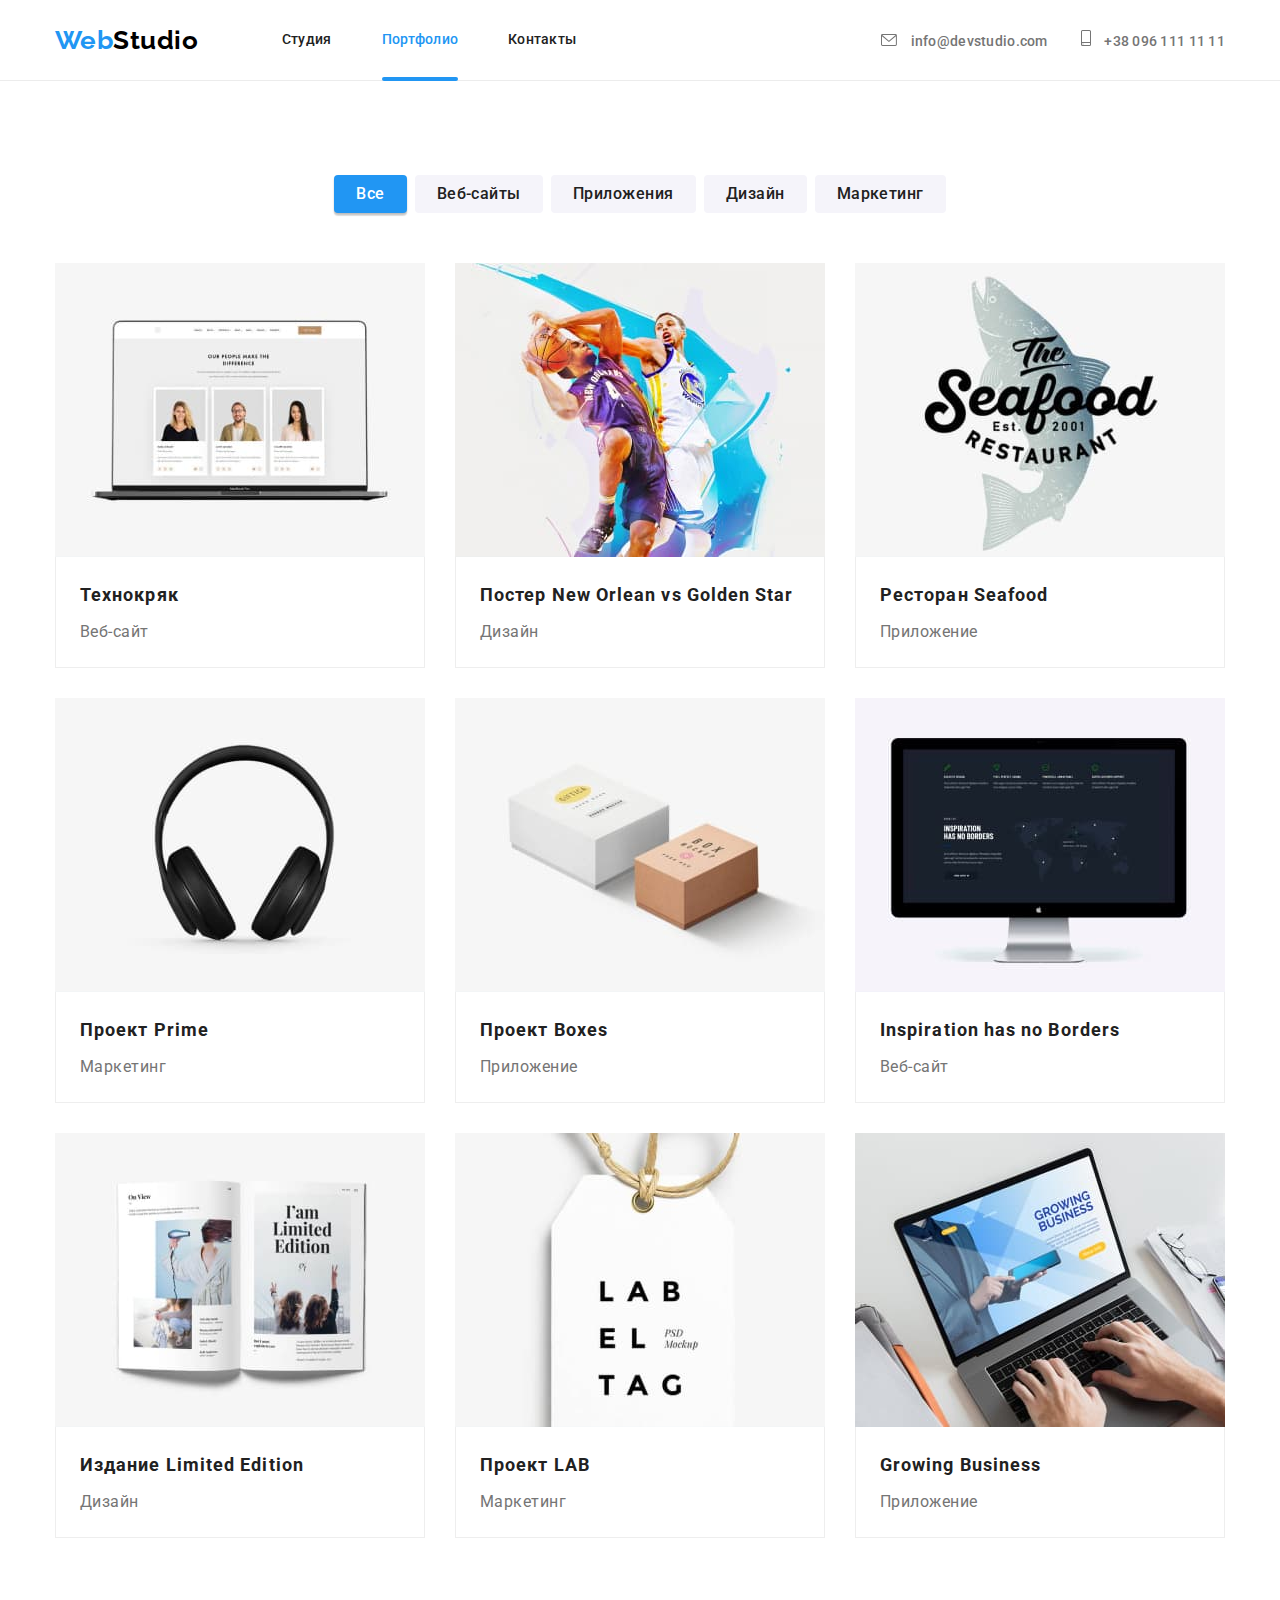
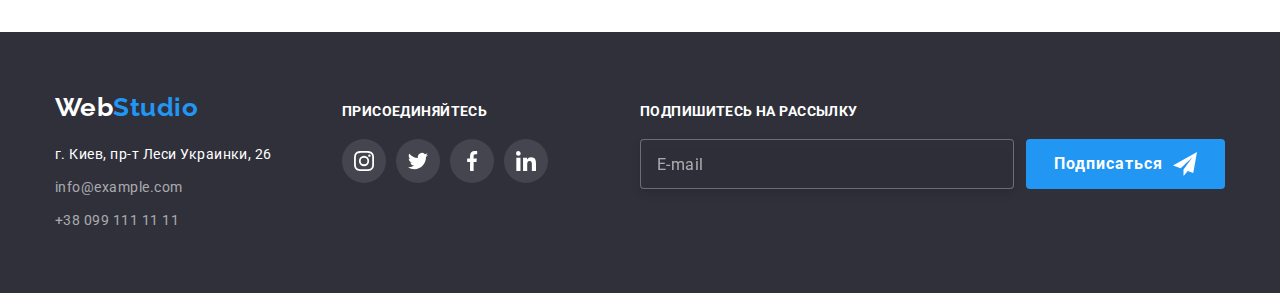
==== commit 15ad490f: "portfolio adaptive ready" ====
--- a/portfolio.html
+++ b/portfolio.html
@@ -22,15 +22,17 @@
     <header class="page-header">
       <div class="container container-header">
         <a href="./index.html" class="logo"><span class="logo__web">Web</span>Studio</a>
-        <button 
-        class="mob-menu__button-open" 
-        type="button">
-          <svg class="mobile-btn__focus" width="40" height="40" 
-            aria-label="Переключатель мобильного меню">
+        <button class="mob-menu__button-open" type="button">
+          <svg
+            class="mobile-btn__focus"
+            width="40"
+            height="40"
+            aria-label="Переключатель мобильного меню"
+          >
             <use href="./images/icons.svg#mobile-burger"></use>
           </svg>
         </button>
-        
+
         <div class="navigation">
           <nav>
             <ul class="site-nav">
@@ -38,7 +40,9 @@
                 <a href="./index.html" class="site-nav__link">Студия</a>
               </li>
               <li class="site-nav__item">
-                <a href="./portfolio.html" class="site-nav__link  site-nav__link--current">Портфолио</a>
+                <a href="./portfolio.html" class="site-nav__link site-nav__link--current"
+                  >Портфолио</a
+                >
               </li>
               <li class="site-nav__item"><a href="" class="site-nav__link">Контакты</a></li>
             </ul>
@@ -57,7 +61,8 @@
                 <svg class="auth-nav__icon--smartphone">
                   <use href="./images/icons.svg#smartphone"></use>
                 </svg>
-                +38 096 111 11 11</a>
+                +38 096 111 11 11</a
+              >
             </li>
           </ul>
         </div>
@@ -66,11 +71,13 @@
       <!-- mob menu -->
       <div class="mob-menu is-hidden">
         <div class="container">
-          <button 
-            class="mob-menu__button-close" 
-            type="button">
-            <svg class="mobile-btn__focus" width="40" height="40" 
-              aria-label="Закрыть мобильное меню">
+          <button class="mob-menu__button-close" type="button">
+            <svg
+              class="mobile-btn__focus"
+              width="40"
+              height="40"
+              aria-label="Закрыть мобильное меню"
+            >
               <use href="./images/icons.svg#mobile-close"></use>
             </svg>
           </button>
@@ -79,7 +86,9 @@
               <a href="./index.html" class="mob-site-nav__link">Студия</a>
             </li>
             <li class="mob-site-nav__item">
-              <a href="./portfolio.html" class="mob-site-nav__link mob-site-nav__link--current">Портфолио</a>
+              <a href="./portfolio.html" class="mob-site-nav__link mob-site-nav__link--current"
+                >Портфолио</a
+              >
             </li>
             <li class="mob-site-nav__item">
               <a href="" class="mob-site-nav__link">Контакты</a>
@@ -88,10 +97,14 @@
           <div class="mob-menu-bottom">
             <ul class="mob-auth-nav__list">
               <li class="mob-auth-nav__item">
-                <a href="tel:+380961111111" class="mob-auth-nav__link mob-auth-nav__link--size">+38 096 111 11 11</a>
+                <a href="tel:+380961111111" class="mob-auth-nav__link mob-auth-nav__link--size"
+                  >+38 096 111 11 11</a
+                >
               </li>
               <li class="mob-auth-nav__item">
-                <a href=".mailto:info@devstudio.com" class="mob-auth-nav__link">info@devstudio.com</a>
+                <a href=".mailto:info@devstudio.com" class="mob-auth-nav__link"
+                  >info@devstudio.com</a
+                >
               </li>
             </ul>
 
@@ -112,7 +125,6 @@
           </div>
         </div>
       </div>
-        
     </header>
 
     <!--main portfolio-->
@@ -122,12 +134,22 @@
           <h1 class="section-portfolio__title visually-hidden">РАБОТЫ</h1>
           <ul class="photo-nav">
             <li class="photo-nav__item">
-              <button type="button" class="photo-nav__button photo-nav__button--primary">Все</button>
-            </li>
-            <li class="photo-nav__item"><button type="button" class="photo-nav__button">Веб-сайты</button></li>
-            <li class="photo-nav__item"><button type="button" class="photo-nav__button">Приложения</button></li>
-            <li class="photo-nav__item"><button type="button" class="photo-nav__button">Дизайн</button></li>
-            <li class="photo-nav__item"><button type="button" class="photo-nav__button">Маркетинг</button></li>
+              <button type="button" class="photo-nav__button photo-nav__button--primary">
+                Все
+              </button>
+            </li>
+            <li class="photo-nav__item">
+              <button type="button" class="photo-nav__button">Веб-сайты</button>
+            </li>
+            <li class="photo-nav__item">
+              <button type="button" class="photo-nav__button">Приложения</button>
+            </li>
+            <li class="photo-nav__item">
+              <button type="button" class="photo-nav__button">Дизайн</button>
+            </li>
+            <li class="photo-nav__item">
+              <button type="button" class="photo-nav__button">Маркетинг</button>
+            </li>
           </ul>
 
           <h2 class="section-portfolio__title visually-hidden">Фото работ</h2>
@@ -135,40 +157,27 @@
             <li class="card">
               <a href="" class="card__link">
                 <div class="card__img">
-
-                   <!-- <img
-                    srcset="
-                    ./images/tab354_laptop1.jpg 354w,
-                    ./images/pc370_laptop1.jpg 370w,
-                    ./images/mob450_laptop1.jpg 450w,
-                    ./images/tab708_laptop1@2x.jpg 708w,
-                    ./images/pc740_laptop1@2x.jpg 740w,
-                    ./images/mob900_laptop1@2x.jpg 900w
-                    "
-                    src="./images/mob450_laptop1.jpg"
-                    alt="laptop"
-                    sizes="(min-width: 1200px) 25vw, (min-width: 1200px) 50vw, 100vw" 
-                  /> -->
-
-                  <picture>
-                    <source srcset="./images/mob450_laptop1.jpg 1x, ./images/mob900_laptop1@2x.jpg 2x" media="(max-width: 767)">
-                    <source srcset="./images/tab354_laptop1.jpg 1x, ./images/tab708_laptop1@2x.jpg 2x" media="(min-width: 768)">
-                    <source srcset="./images/pc370_laptop1.jpg 1x, ./images/pc740_laptop1@2x.jpg 2x" media="(min-width: 1200)">
+                  <picture>
+                    <source
+                      media="(min-width: 1200px)"
+                      srcset="./images/pc370_laptop1.jpg 1x, ./images/pc740_laptop1@2x.jpg 2x"
+                    />
+                    <source
+                      media="(min-width: 768px)"
+                      srcset="./images/tab354_laptop1.jpg 1x, ./images/tab708_laptop1@2x.jpg 2x"
+                    />
+                    <source
+                      media="(max-width: 767px)"
+                      srcset="./images/mob450_laptop1.jpg 1x, ./images/mob900_laptop1@2x.jpg 2x"
+                    />
                     <img src="./images/mob450_laptop1.jpg" alt="laptop" />
                   </picture>
-
-                  <!-- sizes="(min-width: 1200px) 25vw, (min-width: 1200px) 50vw, 100vw" -->
-
-                  
-                  <!-- <img 
-                  class="card__img--size" 
-                  srcset="./images/pc740_laptop1@2x.jpg 2x"
-                  src="./images/pc370_laptop1.jpg" 
-                  width="450"
-                  alt="laptop"/> -->
-
-                  <div class="card__overlay">
-                    <p>Ресурс предлагает комплексные предложения с разным уровнем функционала и сервисов. Все это позволит посетителю получить исчерпывающие сведения о компании или частном лице.</p>
+                  <div class="card__overlay">
+                    <p>
+                      Ресурс предлагает комплексные предложения с разным уровнем функционала и
+                      сервисов. Все это позволит посетителю получить исчерпывающие сведения о
+                      компании или частном лице.
+                    </p>
                   </div>
                 </div>
                 <div class="card__text">
@@ -180,31 +189,65 @@
             <li class="card">
               <a href="" class="card__link">
                 <div class="card__img">
-                  <img class="card__img--size" 
-                  srcset="./images/mob900_basketball@2x.jpg 2x"
-                  src="./images/mob450_basketball.jpg" 
-                  width="450"
-                  alt="basketball"/>
-                  <div class="card__overlay">
-                    <p>Ресурс предлагает комплексные предложения с разным уровнем функционала и сервисов. Все это позволит посетителю получить исчерпывающие сведения о компании или частном лице.</p>
-                  </div>
-                </div>
-              <div class="card__text">
-                <h2 class="card__project">Постер New Orlean vs Golden Star</h2>
-                <p class="card__career">Дизайн</p>
-              </div>
-            </a>
-            </li>
-            <li class="card">
-              <a href="" class="card__link">
-                <div class="card__img">
-                  <img class="card__img--size" 
-                  srcset="./images/mob900_seafood@2x.jpg 2x"
-                  src="./images/mob450_seafood.jpg" 
-                  width="450"
-                  alt="seafood"/>
-                  <div class="card__overlay">
-                    <p>Ресурс предлагает комплексные предложения с разным уровнем функционала и сервисов. Все это позволит посетителю получить исчерпывающие сведения о компании или частном лице.</p>
+                  <picture>
+                    <source
+                      media="(min-width: 1200px)"
+                      srcset="./images/pc370_basketball.jpg 1x, ./images/pc740_basketball@2x.jpg 2x"
+                    />
+                    <source
+                      media="(min-width: 768px)"
+                      srcset="
+                        ./images/tab354_basketball.jpg    1x,
+                        ./images/tab708_basketball@2x.jpg 2x
+                      "
+                    />
+                    <source
+                      media="(max-width: 767px)"
+                      srcset="
+                        ./images/mob450_basketball.jpg    1x,
+                        ./images/mob900_basketball@2x.jpg 2x
+                      "
+                    />
+                    <img src="./images/mob450_basketball.jpg" alt="basketball" />
+                  </picture>
+                  <div class="card__overlay">
+                    <p>
+                      Ресурс предлагает комплексные предложения с разным уровнем функционала и
+                      сервисов. Все это позволит посетителю получить исчерпывающие сведения о
+                      компании или частном лице.
+                    </p>
+                  </div>
+                </div>
+                <div class="card__text">
+                  <h2 class="card__project">Постер New Orlean vs Golden Star</h2>
+                  <p class="card__career">Дизайн</p>
+                </div>
+              </a>
+            </li>
+            <li class="card">
+              <a href="" class="card__link">
+                <div class="card__img">
+                  <picture>
+                    <source
+                      media="(min-width: 1200px)"
+                      srcset="./images/pc370_seafood.jpg 1x, ./images/pc740_seafood@2x.jpg 2x"
+                    />
+                    <source
+                      media="(min-width: 768px)"
+                      srcset="./images/tab354_seafood.jpg 1x, ./images/tab708_seafood@2x.jpg 2x"
+                    />
+                    <source
+                      media="(max-width: 767px)"
+                      srcset="./images/mob450_seafood.jpg 1x, ./images/mob900_seafood@2x.jpg 2x"
+                    />
+                    <img src="./images/mob450_seafood.jpg" alt="seafood" />
+                  </picture>
+                  <div class="card__overlay">
+                    <p>
+                      Ресурс предлагает комплексные предложения с разным уровнем функционала и
+                      сервисов. Все это позволит посетителю получить исчерпывающие сведения о
+                      компании или частном лице.
+                    </p>
                   </div>
                 </div>
                 <div class="card__text">
@@ -216,13 +259,33 @@
             <li class="card">
               <a href="" class="card__link">
                 <div class="card__img">
-                  <img class="card__img--size" 
-                  srcset="./images/mob900_headphones@2x.jpg 2x"
-                  src="./images/mob450_headphones.jpg" 
-                  width="450"
-                  alt="headphones"/>
-                  <div class="card__overlay">
-                    <p>Ресурс предлагает комплексные предложения с разным уровнем функционала и сервисов. Все это позволит посетителю получить исчерпывающие сведения о компании или частном лице.</p>
+                  <picture>
+                    <source
+                      media="(min-width: 1200px)"
+                      srcset="./images/pc370_headphones.jpg 1x, ./images/pc740_headphones@2x.jpg 2x"
+                    />
+                    <source
+                      media="(min-width: 768px)"
+                      srcset="
+                        ./images/tab354_headphones.jpg    1x,
+                        ./images/tab708_headphones@2x.jpg 2x
+                      "
+                    />
+                    <source
+                      media="(max-width: 767px)"
+                      srcset="
+                        ./images/mob450_headphones.jpg    1x,
+                        ./images/mob900_headphones@2x.jpg 2x
+                      "
+                    />
+                    <img src="./images/mob450_headphones.jpg" alt="headphones" />
+                  </picture>
+                  <div class="card__overlay">
+                    <p>
+                      Ресурс предлагает комплексные предложения с разным уровнем функционала и
+                      сервисов. Все это позволит посетителю получить исчерпывающие сведения о
+                      компании или частном лице.
+                    </p>
                   </div>
                 </div>
                 <div class="card__text">
@@ -234,13 +297,27 @@
             <li class="card">
               <a href="" class="card__link">
                 <div class="card__img">
-                  <img class="card__img--size" 
-                  srcset="./images/mob900_boxes@2x.jpg 2x"
-                  src="./images/mob450_boxes.jpg" 
-                  width="450"
-                  alt="boxes"/>
-                  <div class="card__overlay">
-                    <p>Ресурс предлагает комплексные предложения с разным уровнем функционала и сервисов. Все это позволит посетителю получить исчерпывающие сведения о компании или частном лице.</p>
+                  <picture>
+                    <source
+                      media="(min-width: 1200px)"
+                      srcset="./images/pc370_boxes.jpg 1x, ./images/pc740_boxes@2x.jpg 2x"
+                    />
+                    <source
+                      media="(min-width: 768px)"
+                      srcset="./images/tab354_boxes.jpg 1x, ./images/tab708_boxes@2x.jpg 2x"
+                    />
+                    <source
+                      media="(max-width: 767px)"
+                      srcset="./images/mob450_boxes.jpg 1x, ./images/mob900_boxes@2x.jpg 2x"
+                    />
+                    <img src="./images/mob450_boxes.jpg" alt="boxes" />
+                  </picture>
+                  <div class="card__overlay">
+                    <p>
+                      Ресурс предлагает комплексные предложения с разным уровнем функционала и
+                      сервисов. Все это позволит посетителю получить исчерпывающие сведения о
+                      компании или частном лице.
+                    </p>
                   </div>
                 </div>
                 <div class="card__text">
@@ -252,13 +329,27 @@
             <li class="card">
               <a href="" class="card__link">
                 <div class="card__img">
-                  <img class="card__img--size" 
-                  srcset="./images/mob900_macbook@2x.jpg 2x"
-                  src="./images/mob450_macbook.jpg" 
-                  width="450"
-                  alt="macbook"/>
-                  <div class="card__overlay">
-                    <p>Ресурс предлагает комплексные предложения с разным уровнем функционала и сервисов. Все это позволит посетителю получить исчерпывающие сведения о компании или частном лице.</p>
+                  <picture>
+                    <source
+                      media="(min-width: 1200px)"
+                      srcset="./images/pc370_macbook.jpg 1x, ./images/pc740_macbook@2x.jpg 2x"
+                    />
+                    <source
+                      media="(min-width: 768px)"
+                      srcset="./images/tab354_macbook.jpg 1x, ./images/tab708_macbook@2x.jpg 2x"
+                    />
+                    <source
+                      media="(max-width: 767px)"
+                      srcset="./images/mob450_macbook.jpg 1x, ./images/mob900_macbook@2x.jpg 2x"
+                    />
+                    <img src="./images/mob450_macbook.jpg" alt="macbook" />
+                  </picture>
+                  <div class="card__overlay">
+                    <p>
+                      Ресурс предлагает комплексные предложения с разным уровнем функционала и
+                      сервисов. Все это позволит посетителю получить исчерпывающие сведения о
+                      компании или частном лице.
+                    </p>
                   </div>
                 </div>
                 <div class="card__text">
@@ -270,13 +361,27 @@
             <li class="card">
               <a href="" class="card__link">
                 <div class="card__img">
-                  <img class="card__img--size" 
-                  srcset="./images/mob900_book@2x.jpg 2x"
-                  src="./images/mob450_book.jpg" 
-                  width="450"
-                  alt="book"/>
-                  <div class="card__overlay">
-                    <p>Ресурс предлагает комплексные предложения с разным уровнем функционала и сервисов. Все это позволит посетителю получить исчерпывающие сведения о компании или частном лице.</p>
+                  <picture>
+                    <source
+                      media="(min-width: 1200px)"
+                      srcset="./images/pc370_book.jpg 1x, ./images/pc740_book@2x.jpg 2x"
+                    />
+                    <source
+                      media="(min-width: 768px)"
+                      srcset="./images/tab354_book.jpg 1x, ./images/tab708_book@2x.jpg 2x"
+                    />
+                    <source
+                      media="(max-width: 767px)"
+                      srcset="./images/mob450_book.jpg 1x, ./images/mob900_book@2x.jpg 2x"
+                    />
+                    <img src="./images/mob450_book.jpg" alt="book" />
+                  </picture>
+                  <div class="card__overlay">
+                    <p>
+                      Ресурс предлагает комплексные предложения с разным уровнем функционала и
+                      сервисов. Все это позволит посетителю получить исчерпывающие сведения о
+                      компании или частном лице.
+                    </p>
                   </div>
                 </div>
                 <div class="card__text">
@@ -288,13 +393,27 @@
             <li class="card">
               <a href="" class="card__link">
                 <div class="card__img">
-                <img class="card__img--size" 
-                srcset="./images/mob900_labeltag@2x.jpg 2x"
-                  src="./images/mob450_labeltag.jpg" 
-                  width="450"
-                  alt="labeltag"/>
-                  <div class="card__overlay">
-                    <p>Ресурс предлагает комплексные предложения с разным уровнем функционала и сервисов. Все это позволит посетителю получить исчерпывающие сведения о компании или частном лице.</p>
+                  <picture>
+                    <source
+                      media="(min-width: 1200px)"
+                      srcset="./images/pc370_labeltag.jpg 1x, ./images/pc740_labeltag@2x.jpg 2x"
+                    />
+                    <source
+                      media="(min-width: 768px)"
+                      srcset="./images/tab354_labeltag.jpg 1x, ./images/tab708_labeltag@2x.jpg 2x"
+                    />
+                    <source
+                      media="(max-width: 767px)"
+                      srcset="./images/mob450_labeltag.jpg 1x, ./images/mob900_labeltag@2x.jpg 2x"
+                    />
+                    <img src="./images/mob450_labeltag.jpg" alt="labeltag" />
+                  </picture>
+                  <div class="card__overlay">
+                    <p>
+                      Ресурс предлагает комплексные предложения с разным уровнем функционала и
+                      сервисов. Все это позволит посетителю получить исчерпывающие сведения о
+                      компании или частном лице.
+                    </p>
                   </div>
                 </div>
                 <div class="card__text">
@@ -306,13 +425,36 @@
             <li class="card">
               <a href="" class="card__link">
                 <div class="card__img">
-                  <img class="card__img--size" 
-                  srcset="./images/mob900_laptop-hands@2x.jpg 2x"
-                  src="./images/mob450_laptop-hands.jpg" 
-                  width="450"
-                  alt="laptop-hands"/>
-                  <div class="card__overlay">
-                    <p>Ресурс предлагает комплексные предложения с разным уровнем функционала и сервисов. Все это позволит посетителю получить исчерпывающие сведения о компании или частном лице.</p>
+                  <picture>
+                    <source
+                      media="(min-width: 1200px)"
+                      srcset="
+                        ./images/pc370_laptop-hands.jpg    1x,
+                        ./images/pc740_laptop-hands@2x.jpg 2x
+                      "
+                    />
+                    <source
+                      media="(min-width: 768px)"
+                      srcset="
+                        ./images/tab354_laptop-hands.jpg    1x,
+                        ./images/tab708_laptop-hands@2x.jpg 2x
+                      "
+                    />
+                    <source
+                      media="(max-width: 767px)"
+                      srcset="
+                        ./images/mob450_laptop-hands.jpg    1x,
+                        ./images/mob900_laptop-hands@2x.jpg 2x
+                      "
+                    />
+                    <img src="./images/mob450_laptop-hands.jpg" alt="laptop-hands" />
+                  </picture>
+                  <div class="card__overlay">
+                    <p>
+                      Ресурс предлагает комплексные предложения с разным уровнем функционала и
+                      сервисов. Все это позволит посетителю получить исчерпывающие сведения о
+                      компании или частном лице.
+                    </p>
                   </div>
                 </div>
                 <div class="card__text">
@@ -324,6 +466,7 @@
           </ul>
         </div>
       </section>
+    </main>
 
     <!--footer page-->
     <footer>
--- a/css/main.min.css
+++ b/css/main.min.css
@@ -1,2 +1,2 @@
-.site-nav,.features-icons-cont,.doing-list__element,.social-list,.social-list__link,.client__button,.footer-social__link,.modal__close-button,.contact-form-policy__label,.button__send{display:-webkit-box;display:-ms-flexbox;display:flex;-webkit-box-align:center;-ms-flex-align:center;align-items:center;-webkit-box-pack:center;-ms-flex-pack:center;justify-content:center}.subscribe-form__button--text,.button__send,.photo-nav__button{color:#fff;background-color:#2196f3;font-weight:700;font-size:16px;line-height:1.88;letter-spacing:0.06em;cursor:pointer;border-radius:4px;padding:10px 32px;margin-left:auto;margin-right:auto;border:transparent;-webkit-transition:background-color 250ms cubic-bezier(0.4, 0, 0.2, 1);transition:background-color 250ms cubic-bezier(0.4, 0, 0.2, 1)}.subscribe-form__button--text:hover,.button__send:hover,.photo-nav__button:hover,.subscribe-form__button--text:focus,.button__send:focus,.photo-nav__button:focus{background-color:#188ce8}.section-features__title,.section-doing__title,.section-team__title,.client-section__title,.section-portfolio__title{font-weight:700;font-size:36px;line-height:1.17;text-align:center;color:#212121}.visually-hidden{position:absolute;width:1px;height:1px;margin:-1px;border:0;padding:0;white-space:nowrap;-webkit-clip-path:inset(100%);clip-path:inset(100%);clip:rect(0 0 0 0);overflow:hidden}body{background-color:#fff;color:#757575;font-family:roboto, sans-serif;letter-spacing:0.03em;font-weight:400}body.modal-open{overflow:hidden}img{display:block;max-width:100%;height:auto;margin:0;bottom:0}p,h1,h2,h3,h4{margin:0}ul{margin:0;padding:0;list-style:none}.container{width:100%;margin-left:auto;margin-right:auto;padding-left:15px;padding-right:15px}@media screen and (min-width: 480px){.container{max-width:480px}}@media screen and (min-width: 768px){.container{max-width:768px}}@media screen and (min-width: 1200px){.container{max-width:1200px}}.section{padding:60px 0}@media screen and (min-width: 1200px){.section{padding:94px 0}}.page-header{border-bottom:1px solid #ececec;background:#fff;display:-webkit-box;display:-ms-flexbox;display:flex;-webkit-box-align:center;-ms-flex-align:center;align-items:center}.container-header{display:-webkit-box;display:-ms-flexbox;display:flex;-webkit-box-align:center;-ms-flex-align:center;align-items:center;-webkit-box-pack:justify;-ms-flex-pack:justify;justify-content:space-between;height:80px}.container-header .mob-menu__button-open{display:-webkit-inline-box;display:-ms-inline-flexbox;display:inline-flex;margin:0;padding:0;border:none;background:#fff}@media screen and (min-width: 768px){.container-header .mob-menu__button-open{display:none}}.mobile-btn__focus:hover,.mobile-btn__focus:focus{fill:#2196f3}@media screen and (max-width: 767px){.navigation{display:none}}@media screen and (min-width: 768px){.navigation{display:-webkit-box;display:-ms-flexbox;display:flex;-webkit-box-align:center;-ms-flex-align:center;align-items:center}}.logo{color:#000;font-family:Raleway, sans-serif;font-weight:700;font-size:26px;line-height:1.19;text-decoration:none;display:block}.logo__web{color:#2196f3}.site-nav{font-weight:500;font-size:14px;line-height:1.14;letter-spacing:0.02em;text-decoration:none}.site-nav__item{position:relative}.site-nav__item:not(:first-child){margin-left:50px}.site-nav__link{color:#212121;-webkit-transition:color 250ms cubic-bezier(0.4, 0, 0.2, 1);transition:color 250ms cubic-bezier(0.4, 0, 0.2, 1);text-decoration:none}.site-nav__link--current{color:#2196f3}.site-nav__link--current::after{display:block;position:absolute;margin-top:29px;content:'';width:100%;height:4px;background:#2196f3;border-radius:2px}.site-nav__link:hover,.site-nav__link:focus{color:#2196f3}@media screen and (min-width: 768px){.site-nav__link{padding-top:30px;padding-bottom:30px}}.auth-nav{font-weight:500;letter-spacing:0.02em;text-decoration:none}@media screen and (min-width: 768px){.auth-nav{font-size:12px;line-height:1.167;margin-left:84px}}@media screen and (min-width: 1200px){.auth-nav{font-size:14px;line-height:1.14;margin-left:305px}}.auth-nav__item--mb{margin-bottom:10px}@media screen and (min-width: 1200px){.auth-nav__item{display:-webkit-inline-box;display:-ms-inline-flexbox;display:inline-flex;margin:0}.auth-nav__item:not(:first-child){margin-left:30px}}.auth-nav__link{color:#757575;text-decoration:none;-webkit-transition:color 250ms cubic-bezier(0.4, 0, 0.2, 1);transition:color 250ms cubic-bezier(0.4, 0, 0.2, 1)}.auth-nav__link:hover,.auth-nav__link:focus{color:#2196f3}@media screen and (min-width: 1200px){.auth-nav__link{padding-top:30px;padding-bottom:30px}}.auth-nav__icon--envelope{width:16px;height:12px;margin-right:10px;fill:currentColor;text-align:center}.auth-nav__icon--smartphone{width:10px;height:16px;margin-right:10px;fill:currentColor}.mob-menu{position:fixed;top:0;width:100%;height:100%;background-color:#fff;padding-top:48px;padding-bottom:48px;z-index:1;overflow-y:scroll;-webkit-transform:translate(0);transform:translate(0);-webkit-transition:-webkit-transform 250ms cubic-bezier(0.4, 0, 0.2, 1);transition:-webkit-transform 250ms cubic-bezier(0.4, 0, 0.2, 1);transition:transform 250ms cubic-bezier(0.4, 0, 0.2, 1);transition:transform 250ms cubic-bezier(0.4, 0, 0.2, 1), -webkit-transform 250ms cubic-bezier(0.4, 0, 0.2, 1)}.mob-menu.is-hidden{opacity:0;visibility:hidden;pointer-events:none;-webkit-transform:translateY(-100%);transform:translateY(-100%)}.mob-menu .container{position:relative;display:-webkit-box;display:-ms-flexbox;display:flex;-webkit-box-orient:vertical;-webkit-box-direction:normal;-ms-flex-direction:column;flex-direction:column;-webkit-box-pack:justify;-ms-flex-pack:justify;justify-content:space-between;height:100%;padding-left:40px;padding-right:40px}@media screen and (min-width: 768px){.mob-menu{display:none}}.mob-menu__button-close{position:absolute;top:-30px;right:15px;display:-webkit-inline-box;display:-ms-inline-flexbox;display:inline-flex;margin:0;padding:0;border:none;background:#fff}.mob-menu__button-close:hover,.mob-menu__button-close:focus{fill:#2196f3}.mob-site-nav__item{margin-bottom:32px}.mob-site-nav__link{text-decoration:none;font-weight:500;font-size:40px;line-height:1.175;letter-spacing:0.02em;color:#212121}.mob-site-nav__link:hover,.mob-site-nav__link:focus{color:#2196f3}.mob-site-nav__link--current{color:#2196f3}.mob-auth-nav__list{margin-bottom:64px}.mob-auth-nav__item:not(:last-child){margin-bottom:32px}.mob-auth-nav__link{text-decoration:none;font-weight:500;font-size:24px;line-height:1.167;letter-spacing:0.02em;color:#757575}.mob-auth-nav__link:hover,.mob-auth-nav__link:focus{color:#2196f3}.mob-auth-nav__link--size{font-size:34px;line-height:1.18;color:#2196f3}@media screen and (max-width: 376px){.mob-auth-nav__link--size{font-size:27px}}.mob-soc__list{display:-webkit-box;display:-ms-flexbox;display:flex;-ms-flex-wrap:wrap;flex-wrap:wrap}.mob-soc__item:not(:last-child){padding-right:10px;margin-right:10px;border-right:1px solid rgba(33,33,33,0.2)}.mob-soc__link{text-decoration:none;font-weight:500;font-size:18px;line-height:1.22;letter-spacing:0.02em;color:#2196f3}.hero{text-align:center;padding-top:118px;padding-bottom:118px;background-color:#2f303a;background-repeat:no-repeat;background-size:cover}@media screen and (max-width: 480px){.hero{background-image:-webkit-gradient(linear, left top, left bottom, from(rgba(47,48,58,0.4))),url(../../images/mob-bg-hero.jpg);background-image:linear-gradient(rgba(47,48,58,0.4)),url(../../images/mob-bg-hero.jpg)}}@media screen and (min-width: 481px) and (max-width: 768px){.hero{background-image:-webkit-gradient(linear, left top, left bottom, from(rgba(47,48,58,0.4))),url(../../images/tab-bg-hero.jpg);background-image:linear-gradient(rgba(47,48,58,0.4)),url(../../images/tab-bg-hero.jpg)}}@media screen and (min-width: 769px){.hero{padding-top:200px;padding-bottom:200px;background-image:-webkit-gradient(linear, left top, left bottom, from(rgba(47,48,58,0.4))),url(../../images/pc-bg-hero.jpg);background-image:linear-gradient(rgba(47,48,58,0.4)),url(../../images/pc-bg-hero.jpg)}}@media screen and (max-width: 480px) and (min-device-pixel-ratio: 2), screen and (max-width: 480px) and (-webkit-min-device-pixel-ratio: 2), screen and (max-width: 480px) and (min-resolution: 192dpi), screen and (max-width: 480px) and (min-resolution: 2dppx){.hero{background-image:-webkit-gradient(linear, left top, left bottom, from(rgba(47,48,58,0.4))),url(../../images/mob-bg-hero@2x.jpg);background-image:linear-gradient(rgba(47,48,58,0.4)),url(../../images/mob-bg-hero@2x.jpg)}}@media screen and (min-width: 481px) and (max-width: 768px) and (min-device-pixel-ratio: 2), screen and (min-width: 481px) and (max-width: 768px) and (-webkit-min-device-pixel-ratio: 2), screen and (min-width: 481px) and (max-width: 768px) and (min-resolution: 192dpi), screen and (min-width: 481px) and (max-width: 768px) and (min-resolution: 2dppx){.hero{background-image:-webkit-gradient(linear, left top, left bottom, from(rgba(47,48,58,0.4))),url(../../images/tab-bg-hero@2x.jpg);background-image:linear-gradient(rgba(47,48,58,0.4)),url(../../images/tab-bg-hero@2x.jpg)}}@media screen and (min-width: 769px) and (min-device-pixel-ratio: 2), screen and (min-width: 769px) and (-webkit-min-device-pixel-ratio: 2), screen and (min-width: 769px) and (min-resolution: 192dpi), screen and (min-width: 769px) and (min-resolution: 2dppx){.hero{background-image:-webkit-gradient(linear, left top, left bottom, from(rgba(47,48,58,0.4))),url(../../images/pc-bg-hero@2x.jpg);background-image:linear-gradient(rgba(47,48,58,0.4)),url(../../images/pc-bg-hero@2x.jpg)}}.hero__title{color:#fff;font-weight:900;font-size:26px;line-height:1.615;letter-spacing:0.06em;text-transform:uppercase;margin-bottom:30px}@media screen and (min-width: 1200px){.hero__title{font-size:44px;line-height:1.36}}.hero__button{color:#fff;background-color:#2196f3;font-weight:700;font-size:16px;line-height:1.88;letter-spacing:0.06em;cursor:pointer;border-radius:4px;padding:10px 32px;margin-left:auto;margin-right:auto;border:transparent;-webkit-transition:background-color 250ms cubic-bezier(0.4, 0, 0.2, 1);transition:background-color 250ms cubic-bezier(0.4, 0, 0.2, 1)}.hero__button:hover,.hero__button:focus{background-color:#188ce8}.features-list{margin-bottom:-30px}@media screen and (min-width: 768px){.features-list{display:-webkit-box;display:-ms-flexbox;display:flex;-ms-flex-wrap:wrap;flex-wrap:wrap;margin-left:-30px}}@media screen and (min-width: 1200px){.features-list{-ms-flex-wrap:nowrap;flex-wrap:nowrap}}.features-list__item{margin-bottom:30px}@media screen and (min-width: 768px){.features-list__item{-ms-flex-preferred-size:calc(100% / 2 - 30px);flex-basis:calc(100% / 2 - 30px);margin-left:30px}}@media screen and (min-width: 1200px){.features-list__item{-ms-flex-preferred-size:calc(100% / 4 - 30px);flex-basis:calc(100% / 4 - 30px)}}.features-list__title{color:#212121;text-transform:uppercase;text-align:center;font-weight:700;font-size:14px;line-height:1.14;margin-top:0;margin-bottom:10px}.features-list__text{font-weight:400;font-size:14px;line-height:1.71;letter-spacing:0.03em}.features-icons-cont{margin-bottom:30px;background-color:#f5f4fa;border-radius:4px}.features-icons-cont__icon{margin:25px 0}.section-doing{padding-top:0;padding-bottom:94px}@media screen and (max-width: 1199px){.section-doing{display:none}}.section-doing__title{margin-bottom:50px}.doing-list{display:-webkit-box;display:-ms-flexbox;display:flex;-webkit-box-pack:justify;-ms-flex-pack:justify;justify-content:space-between}.doing-list__item{position:relative}.doing-list__element{position:absolute;bottom:0;width:370px;height:70px;background:rgba(47,48,58,0.8);text-transform:uppercase;font-weight:700;font-size:14px;line-height:1.143;color:#fff}.section-team{background-color:#f5f4fa;width:100%}.section-team__title{margin-top:0;margin-bottom:30px}@media screen and (min-width: 1200px){.section-team__title{margin-bottom:50px}}.team-list{margin-bottom:-30px}@media screen and (min-width: 768px){.team-list{display:-webkit-box;display:-ms-flexbox;display:flex;-ms-flex-wrap:wrap;flex-wrap:wrap;margin-left:-30px}}@media screen and (min-width: 1200px){.team-list{-ms-flex-wrap:nowrap;flex-wrap:nowrap}}.team-list__item{background-color:#fff;max-width:450px;margin-bottom:30px;-webkit-box-shadow:0px 1px 3px rgba(0,0,0,0.12),0px 1px 1px rgba(0,0,0,0.14),0px 2px 1px rgba(0,0,0,0.2);box-shadow:0px 1px 3px rgba(0,0,0,0.12),0px 1px 1px rgba(0,0,0,0.14),0px 2px 1px rgba(0,0,0,0.2);border-radius:0px 0px 4px 4px}@media screen and (min-width: 768px){.team-list__item{-ms-flex-preferred-size:calc(100% / 2 - 30px);flex-basis:calc(100% / 2 - 30px);margin-left:30px}}@media screen and (min-width: 1200px){.team-list__item{-ms-flex-preferred-size:calc(100% / 4 - 30px);flex-basis:calc(100% / 4 - 30px)}}.team-list__container{display:-webkit-box;display:-ms-flexbox;display:flex;-webkit-box-orient:vertical;-webkit-box-direction:normal;-ms-flex-direction:column;flex-direction:column;text-align:center;padding-top:30px;padding-bottom:24px}.team-list__name{color:#212121;font-weight:500;font-size:16px;line-height:1.19;padding-bottom:10px}.team-list__profession{font-size:16px;line-height:1.19;padding-bottom:16px}.social-list__item{width:44px;height:44px}.social-list__item:not(:last-child){margin-right:10px}.social-list__link{width:100%;height:100%;border-radius:50%;color:#afb1b8;background-color:#fff;-webkit-transition:color 250ms cubic-bezier(0.4, 0, 0.2, 1),background-color 250ms cubic-bezier(0.4, 0, 0.2, 1);transition:color 250ms cubic-bezier(0.4, 0, 0.2, 1),background-color 250ms cubic-bezier(0.4, 0, 0.2, 1)}.social-list__link:hover,.social-list__link:focus{color:#fff;background-color:#2196f3}.social-list__icon{width:20px;height:20px;fill:currentColor}.client-section__title{margin-bottom:30px}@media screen and (min-width: 1200px){.client-section__title{margin-bottom:50px}}.client-section__list{display:-webkit-box;display:-ms-flexbox;display:flex;-ms-flex-wrap:wrap;flex-wrap:wrap;margin-left:-30px;margin-bottom:-30px}.client{margin-left:30px;margin-bottom:30px;-ms-flex-preferred-size:calc(100% / 2 - 30px);flex-basis:calc(100% / 2 - 30px)}@media screen and (min-width: 768px){.client{-ms-flex-preferred-size:calc(100% / 3 - 30px);flex-basis:calc(100% / 3 - 30px)}}@media screen and (min-width: 1200px){.client{-ms-flex-preferred-size:calc(100% / 6 - 30px);flex-basis:calc(100% / 6 - 30px)}}.client__button{border:1px solid #afb1b8;border-radius:4px;height:92px;color:#afb1b8;-webkit-transition:color 250ms cubic-bezier(0.4, 0, 0.2, 1),border 250ms cubic-bezier(0.4, 0, 0.2, 1);transition:color 250ms cubic-bezier(0.4, 0, 0.2, 1),border 250ms cubic-bezier(0.4, 0, 0.2, 1)}.client__button:hover,.client__button:focus{color:#2196f3;border:1px solid #2196f3}.client__icon{width:106px;height:60px;fill:currentColor}footer{background-color:#2F303A}.footer{padding:60px 15px}@media screen and (min-width: 1200px){.footer{display:-webkit-box;display:-ms-flexbox;display:flex;-webkit-box-orient:horizontal;-webkit-box-direction:normal;-ms-flex-direction:row;flex-direction:row;-webkit-box-align:baseline;-ms-flex-align:baseline;align-items:baseline;max-width:1200px;margin-left:auto;margin-right:auto;padding-bottom:60px}}.footer-container{display:-webkit-box;display:-ms-flexbox;display:flex;text-align:center;-webkit-box-align:center;-ms-flex-align:center;align-items:center;-webkit-box-orient:vertical;-webkit-box-direction:normal;-ms-flex-direction:column;flex-direction:column;padding:0}@media screen and (min-width: 768px){.footer-container{-webkit-box-orient:horizontal;-webkit-box-direction:normal;-ms-flex-direction:row;flex-direction:row;-ms-flex-pack:distribute;justify-content:space-around;-webkit-box-align:baseline;-ms-flex-align:baseline;align-items:baseline}}@media screen and (min-width: 1200px){.footer-container{-webkit-box-pack:start;-ms-flex-pack:start;justify-content:flex-start;text-align:left}}.footer-logo{color:#000;font-family:Raleway, sans-serif;font-weight:700;font-size:24px;line-height:1.67;text-decoration:none}@media screen and (min-width: 1200px){.footer-logo{font-size:26px;line-height:1.19}}.footer-logo--white{color:#fff;-webkit-transition:color 250ms cubic-bezier(0.4, 0, 0.2, 1);transition:color 250ms cubic-bezier(0.4, 0, 0.2, 1)}.footer-logo--blue{color:#2196f3}.footer__address,.footer__mail,.footer__phone{display:block;font-size:14px;line-height:1.71;font-style:normal;margin-bottom:9px;text-decoration:none}.footer__address:hover,.footer__address:focus,.footer__mail:hover,.footer__mail:focus,.footer__phone:hover,.footer__phone:focus{color:#2196f3}.footer__address{margin-top:20px;color:#fff;-webkit-transition:color 250ms cubic-bezier(0.4, 0, 0.2, 1);transition:color 250ms cubic-bezier(0.4, 0, 0.2, 1)}.footer__mail,.footer__phone{color:rgba(255,255,255,0.6);-webkit-transition:color 250ms cubic-bezier(0.4, 0, 0.2, 1);transition:color 250ms cubic-bezier(0.4, 0, 0.2, 1)}.footer__phone{margin-bottom:0}@media screen and (min-width: 1200px){.footer-social{padding-left:70px;padding-top:0}}.footer-social__slogan{font-weight:700;font-size:14px;line-height:1.143;letter-spacing:0.03em;text-transform:uppercase;color:#fff;padding-bottom:20px;padding-top:60px}@media screen and (min-width: 768px){.footer-social__slogan{padding-top:0}}.footer-social__list{display:-webkit-box;display:-ms-flexbox;display:flex}.footer-social__item{width:44px;height:44px}.footer-social__item:not(:last-child){margin-right:10px}.footer-social__link{width:100%;height:100%;border-radius:50%;color:#fff;background-color:rgba(255,255,255,0.1);-webkit-transition:color 250ms cubic-bezier(0.4, 0, 0.2, 1),background-color 250ms cubic-bezier(0.4, 0, 0.2, 1);transition:color 250ms cubic-bezier(0.4, 0, 0.2, 1),background-color 250ms cubic-bezier(0.4, 0, 0.2, 1)}.footer-social__link:hover,.footer-social__link:focus{color:#fff;background-color:#2196f3}.footer-social__icon{width:20px;height:20px;fill:currentColor}.subscribe-form{width:100%;text-align:center}@media screen and (min-width: 1200px){.subscribe-form{text-align:left;padding:0}}@media screen and (min-width: 1200px){.subscribe-form__flex-mix{display:-webkit-box;display:-ms-flexbox;display:flex;margin:0;padding:0}}.subscribe-form__slogan{font-weight:700;font-size:14px;line-height:1.143;letter-spacing:0.03em;text-transform:uppercase;color:#fff;padding-bottom:20px;padding-top:60px}@media screen and (min-width: 1200px){.subscribe-form__slogan{padding-top:0}}.subscribe-form__input{width:100%;height:50px;margin-bottom:20px;background:rgba(47,48,58,0.8);border:1px solid rgba(255,255,255,0.3);-webkit-filter:drop-shadow(0px 4px 4px rgba(0,0,0,0.15));filter:drop-shadow(0px 4px 4px rgba(0,0,0,0.15));border-radius:4px;padding-left:16px;color:#fff;-webkit-transition:border 250ms cubic-bezier(0.4, 0, 0.2, 1);transition:border 250ms cubic-bezier(0.4, 0, 0.2, 1);outline:none;cursor:pointer}@media screen and (min-width: 480px){.subscribe-form__input{max-width:450px}}@media screen and (min-width: 1200px){.subscribe-form__input{margin:0 12px 0 0}}.subscribe-form__input::-webkit-input-placeholder{font-size:16px;line-height:1.25;letter-spacing:0.03em;color:rgba(255,255,255,0.6)}.subscribe-form__input:-ms-input-placeholder{font-size:16px;line-height:1.25;letter-spacing:0.03em;color:rgba(255,255,255,0.6)}.subscribe-form__input::-ms-input-placeholder{font-size:16px;line-height:1.25;letter-spacing:0.03em;color:rgba(255,255,255,0.6)}.subscribe-form__input::placeholder{font-size:16px;line-height:1.25;letter-spacing:0.03em;color:rgba(255,255,255,0.6)}.subscribe-form__input:focus{border:1px solid #2196f3;border-radius:4px}.subscribe-form__button--text{display:-webkit-inline-box;display:-ms-inline-flexbox;display:inline-flex;-webkit-box-align:center;-ms-flex-align:center;align-items:center;padding:10px 28px}.subscribe-form__button--icon{width:24px;height:24px;margin-left:10px}.backdrop{position:fixed;top:0;left:0;width:100%;height:100%;background:rgba(0,0,0,0.2);z-index:2;opacity:1;visibility:visible;-webkit-transition:opacity 250ms cubic-bezier(0.4, 0, 0.2, 1),visibility 250ms cubic-bezier(0.4, 0, 0.2, 1);transition:opacity 250ms cubic-bezier(0.4, 0, 0.2, 1),visibility 250ms cubic-bezier(0.4, 0, 0.2, 1);overflow-y:scroll;padding:93px 15px}@media screen and (min-width: 1200px){.backdrop{padding:0}}.backdrop.is-hidden{visibility:hidden;opacity:0;pointer-events:none}.backdrop.is-hidden .modal{-webkit-transform:scale(0.8);transform:scale(0.8)}@media screen and (min-width: 1200px){.backdrop.is-hidden .modal{-webkit-transform:translate(-50%, -50%) scale(0.8);transform:translate(-50%, -50%) scale(0.8)}}.modal{position:relative;-webkit-transition:-webkit-transform 250ms cubic-bezier(0.4, 0, 0.2, 1);transition:-webkit-transform 250ms cubic-bezier(0.4, 0, 0.2, 1);transition:transform 250ms cubic-bezier(0.4, 0, 0.2, 1);transition:transform 250ms cubic-bezier(0.4, 0, 0.2, 1), -webkit-transform 250ms cubic-bezier(0.4, 0, 0.2, 1);margin:0 auto;max-width:450px;width:100%;background-color:#fff;-webkit-box-shadow:0px 1px 3px rgba(0,0,0,0.12),0px 1px 1px rgba(0,0,0,0.14),0px 2px 1px rgba(0,0,0,0.2);box-shadow:0px 1px 3px rgba(0,0,0,0.12),0px 1px 1px rgba(0,0,0,0.14),0px 2px 1px rgba(0,0,0,0.2);border-radius:4px;-webkit-transform:scale(1);transform:scale(1)}@media screen and (min-width: 1200px){.modal{max-width:528px;position:absolute;top:50%;left:50%;-webkit-transform:translate(-50%, -50%) scale(1);transform:translate(-50%, -50%) scale(1)}}.modal__close-button{position:absolute;right:8px;top:8px;padding:0;margin:0;width:30px;height:30px;border:1px solid rgba(0,0,0,0.1);background-color:#fff;border-radius:50%;fill:#000;-webkit-transition:fill 250ms cubic-bezier(0.4, 0, 0.2, 1);transition:fill 250ms cubic-bezier(0.4, 0, 0.2, 1);cursor:pointer}.modal__close-button:hover{fill:#2196f3}.form{margin:0 auto;padding:40px}.form__title{font-weight:700;font-size:20px;line-height:1.5;text-align:center;letter-spacing:0.03em;color:#212121;padding-bottom:12px}@media screen and (min-width: 1200px){.form__title{line-height:1.15}}.contact-form{position:relative;display:-webkit-box;display:-ms-flexbox;display:flex;-webkit-box-orient:vertical;-webkit-box-direction:normal;-ms-flex-direction:column;flex-direction:column;padding-bottom:10px;margin:0}.contact-form__label{font-weight:400;font-size:12px;line-height:1.17;letter-spacing:0.01em;margin-bottom:4px}.contact-form__input{border:1px solid rgba(33,33,33,0.2);border-radius:4px;outline:none;padding-left:42px;padding-right:16px;color:#212121;resize:none;cursor:pointer;-webkit-transition:border 250ms cubic-bezier(0.4, 0, 0.2, 1);transition:border 250ms cubic-bezier(0.4, 0, 0.2, 1)}.contact-form__input--height{height:40px}.contact-form__input--comment{padding:12px 16px}.contact-form__input::-webkit-input-placeholder{font-size:14px;line-height:1.143;letter-spacing:0.01em;color:rgba(117,117,117,0.5)}.contact-form__input:-ms-input-placeholder{font-size:14px;line-height:1.143;letter-spacing:0.01em;color:rgba(117,117,117,0.5)}.contact-form__input::-ms-input-placeholder{font-size:14px;line-height:1.143;letter-spacing:0.01em;color:rgba(117,117,117,0.5)}.contact-form__input::placeholder{font-size:14px;line-height:1.143;letter-spacing:0.01em;color:rgba(117,117,117,0.5)}@media screen and (min-width: 1200px){.contact-form__input::-webkit-input-placeholder{line-height:1.167}.contact-form__input:-ms-input-placeholder{line-height:1.167}.contact-form__input::-ms-input-placeholder{line-height:1.167}.contact-form__input::placeholder{line-height:1.167}}.contact-form__input:focus{border:1px solid #2196f3}.contact-form__input:focus+.contact-form__icon{fill:#2196f3}.contact-form__icon{position:absolute;bottom:21px;left:12px;width:18px;height:18px;fill:#212121;-webkit-transition:fill 250ms cubic-bezier(0.4, 0, 0.2, 1);transition:fill 250ms cubic-bezier(0.4, 0, 0.2, 1)}.contact-form-policy{padding-top:10px;padding-bottom:20px;margin:0}@media screen and (min-width: 1200px){.contact-form-policy{padding-bottom:30px;-webkit-box-pack:center;-ms-flex-pack:center;justify-content:center}}.contact-form-policy__label{font-size:12px;line-height:1.167;letter-spacing:0.03em;cursor:pointer;-ms-flex-wrap:wrap;flex-wrap:wrap}@media screen and (min-width: 320px) and (max-width: 362px){.contact-form-policy__label{font-size:9px}}@media screen and (min-width: 1200px){.contact-form-policy__label{font-size:14px;line-height:1.714}}.contact-form-policy__label--rules{color:#2196f3;margin-left:5px}.contact-form-policy__checkbox{display:inline-block;width:16px;height:15px;border:2px solid #212121;border-radius:2px;margin-right:8px}.contact-form-policy__input:checked+.contact-form-policy__checkbox{border-color:#2196f3;background-color:#2196f3;background-image:url(../images/icon-check.svg);background-size:contain;background-repeat:no-repeat;background-origin:border-box}.button__send{min-width:200px}.photo-nav{display:-webkit-box;display:-ms-flexbox;display:flex;-ms-flex-wrap:wrap;flex-wrap:wrap;padding-bottom:40px;margin-left:-8px;margin-bottom:-15px}@media screen and (min-width: 768px){.photo-nav{-webkit-box-pack:center;-ms-flex-pack:center;justify-content:center;margin-bottom:0;padding-bottom:30px}}@media screen and (min-width: 1200px){.photo-nav{padding-bottom:50px}}.photo-nav__item{margin-left:8px;margin-bottom:15px}@media screen and (min-width: 768px){.photo-nav__item{margin-bottom:0}}.photo-nav__button{color:#212121;background-color:#f5f4fa;-webkit-box-shadow:none;box-shadow:none;font-weight:500;font-size:16px;line-height:1.63;letter-spacing:0.03em;font-family:inherit;cursor:pointer;padding:6px 22px;-webkit-transition:color 250ms cubic-bezier(0.4, 0, 0.2, 1),background-color 250ms cubic-bezier(0.4, 0, 0.2, 1),-webkit-box-shadow 250ms cubic-bezier(0.4, 0, 0.2, 1);transition:color 250ms cubic-bezier(0.4, 0, 0.2, 1),background-color 250ms cubic-bezier(0.4, 0, 0.2, 1),-webkit-box-shadow 250ms cubic-bezier(0.4, 0, 0.2, 1);transition:color 250ms cubic-bezier(0.4, 0, 0.2, 1),background-color 250ms cubic-bezier(0.4, 0, 0.2, 1),box-shadow 250ms cubic-bezier(0.4, 0, 0.2, 1);transition:color 250ms cubic-bezier(0.4, 0, 0.2, 1),background-color 250ms cubic-bezier(0.4, 0, 0.2, 1),box-shadow 250ms cubic-bezier(0.4, 0, 0.2, 1),-webkit-box-shadow 250ms cubic-bezier(0.4, 0, 0.2, 1)}.photo-nav__button:hover,.photo-nav__button:focus{color:#fff;background-color:#2196f3;-webkit-box-shadow:0px 3px 1px rgba(0,0,0,0.1),0px 1px 2px rgba(0,0,0,0.08),0px 2px 2px rgba(0,0,0,0.12);box-shadow:0px 3px 1px rgba(0,0,0,0.1),0px 1px 2px rgba(0,0,0,0.08),0px 2px 2px rgba(0,0,0,0.12)}.photo-nav__button--primary{color:#fff;background-color:#2196f3;-webkit-box-shadow:0px 3px 1px rgba(0,0,0,0.1),0px 1px 2px rgba(0,0,0,0.08),0px 2px 2px rgba(0,0,0,0.12);box-shadow:0px 3px 1px rgba(0,0,0,0.1),0px 1px 2px rgba(0,0,0,0.08),0px 2px 2px rgba(0,0,0,0.12)}.photo-cards{margin-bottom:-30px}@media screen and (min-width: 768px){.photo-cards{display:-webkit-box;display:-ms-flexbox;display:flex;-ms-flex-wrap:wrap;flex-wrap:wrap;margin-left:-30px}}.card{margin-bottom:30px;-webkit-box-shadow:none;box-shadow:none;-webkit-transition:-webkit-box-shadow 250ms cubic-bezier(0.4, 0, 0.2, 1);transition:-webkit-box-shadow 250ms cubic-bezier(0.4, 0, 0.2, 1);transition:box-shadow 250ms cubic-bezier(0.4, 0, 0.2, 1);transition:box-shadow 250ms cubic-bezier(0.4, 0, 0.2, 1), -webkit-box-shadow 250ms cubic-bezier(0.4, 0, 0.2, 1)}@media screen and (min-width: 768px){.card{-ms-flex-preferred-size:calc(100% / 2 - 30px);flex-basis:calc(100% / 2 - 30px);margin-left:30px}}@media screen and (min-width: 1200px){.card{-ms-flex-preferred-size:calc(100% / 3 - 30px);flex-basis:calc(100% / 3 - 30px);margin-left:30px}}.card:hover,.card:focus{cursor:pointer;-webkit-box-shadow:0px 1px 1px rgba(0,0,0,0.12),0px 4px 4px rgba(0,0,0,0.06),1px 4px 6px rgba(0,0,0,0.16);box-shadow:0px 1px 1px rgba(0,0,0,0.12),0px 4px 4px rgba(0,0,0,0.06),1px 4px 6px rgba(0,0,0,0.16)}.card:hover .card__overlay,.card:focus .card__overlay{-webkit-transform:translateY(0);transform:translateY(0)}.card__link{display:-webkit-box;display:-ms-flexbox;display:flex;-webkit-box-orient:vertical;-webkit-box-direction:normal;-ms-flex-direction:column;flex-direction:column;height:100%;text-decoration:none}.card__img{position:relative;overflow:hidden}.card__overlay{position:absolute;width:100%;height:100%;top:0;left:0;padding:63px 24px;font-size:18px;line-height:1.556;color:#fff;background:rgba(33,150,243,0.9);-webkit-transform:translateY(100%);transform:translateY(100%);-webkit-transition:-webkit-transform 250ms cubic-bezier(0.4, 0, 0.2, 1);transition:-webkit-transform 250ms cubic-bezier(0.4, 0, 0.2, 1);transition:transform 250ms cubic-bezier(0.4, 0, 0.2, 1);transition:transform 250ms cubic-bezier(0.4, 0, 0.2, 1), -webkit-transform 250ms cubic-bezier(0.4, 0, 0.2, 1)}.card__text{-webkit-box-flex:1;-ms-flex-positive:1;flex-grow:1;border:1px solid #eeeeee;border-top:transparent;padding:20px 24px;-webkit-box-shadow:none;box-shadow:none}.card__project{font-weight:700;font-size:18px;line-height:2;letter-spacing:0.06em;margin-bottom:4px;color:#212121}.card__career{font-size:16px;line-height:1.88;color:#757575}
+.site-nav,.features-icons-cont,.doing-list__element,.social-list,.social-list__link,.client__button,.footer-social__link,.modal__close-button,.contact-form-policy__label,.button__send{display:-webkit-box;display:-ms-flexbox;display:flex;-webkit-box-align:center;-ms-flex-align:center;align-items:center;-webkit-box-pack:center;-ms-flex-pack:center;justify-content:center}.subscribe-form__button--text,.button__send,.photo-nav__button{color:#fff;background-color:#2196f3;font-weight:700;font-size:16px;line-height:1.88;letter-spacing:0.06em;cursor:pointer;border-radius:4px;padding:10px 32px;margin-left:auto;margin-right:auto;border:transparent;-webkit-transition:background-color 250ms cubic-bezier(0.4, 0, 0.2, 1);transition:background-color 250ms cubic-bezier(0.4, 0, 0.2, 1)}.subscribe-form__button--text:hover,.button__send:hover,.photo-nav__button:hover,.subscribe-form__button--text:focus,.button__send:focus,.photo-nav__button:focus{background-color:#188ce8}.section-features__title,.section-doing__title,.section-team__title,.client-section__title,.section-portfolio__title{font-weight:700;font-size:36px;line-height:1.17;text-align:center;color:#212121}.visually-hidden{position:absolute;width:1px;height:1px;margin:-1px;border:0;padding:0;white-space:nowrap;-webkit-clip-path:inset(100%);clip-path:inset(100%);clip:rect(0 0 0 0);overflow:hidden}body{background-color:#fff;color:#757575;font-family:roboto, sans-serif;letter-spacing:0.03em;font-weight:400}body.modal-open{overflow:hidden}img{display:block;max-width:100%;height:auto;margin:0;bottom:0}p,h1,h2,h3,h4{margin:0}ul{margin:0;padding:0;list-style:none}.container{width:100%;margin-left:auto;margin-right:auto;padding-left:15px;padding-right:15px}@media screen and (min-width: 480px){.container{max-width:480px}}@media screen and (min-width: 768px){.container{max-width:768px}}@media screen and (min-width: 1200px){.container{max-width:1200px}}.section{padding:60px 0}@media screen and (min-width: 1200px){.section{padding:94px 0}}.page-header{border-bottom:1px solid #ececec;background:#fff;display:-webkit-box;display:-ms-flexbox;display:flex;-webkit-box-align:center;-ms-flex-align:center;align-items:center}.container-header{display:-webkit-box;display:-ms-flexbox;display:flex;-webkit-box-align:center;-ms-flex-align:center;align-items:center;-webkit-box-pack:justify;-ms-flex-pack:justify;justify-content:space-between;height:80px}.container-header .mob-menu__button-open{display:-webkit-inline-box;display:-ms-inline-flexbox;display:inline-flex;margin:0;padding:0;border:none;background:#fff}@media screen and (min-width: 768px){.container-header .mob-menu__button-open{display:none}}.mobile-btn__focus:hover,.mobile-btn__focus:focus{fill:#2196f3}@media screen and (max-width: 767px){.navigation{display:none}}@media screen and (min-width: 768px){.navigation{display:-webkit-box;display:-ms-flexbox;display:flex;-webkit-box-align:center;-ms-flex-align:center;align-items:center}}.logo{color:#000;font-family:Raleway, sans-serif;font-weight:700;font-size:26px;line-height:1.19;text-decoration:none;display:block}.logo__web{color:#2196f3}.site-nav{font-weight:500;font-size:14px;line-height:1.14;letter-spacing:0.02em;text-decoration:none}.site-nav__item{position:relative}.site-nav__item:not(:first-child){margin-left:50px}.site-nav__link{color:#212121;-webkit-transition:color 250ms cubic-bezier(0.4, 0, 0.2, 1);transition:color 250ms cubic-bezier(0.4, 0, 0.2, 1);text-decoration:none}.site-nav__link--current{color:#2196f3}.site-nav__link--current::after{display:block;position:absolute;margin-top:29px;content:'';width:100%;height:4px;background:#2196f3;border-radius:2px}.site-nav__link:hover,.site-nav__link:focus{color:#2196f3}@media screen and (min-width: 768px){.site-nav__link{padding-top:30px;padding-bottom:30px}}.auth-nav{font-weight:500;letter-spacing:0.02em;text-decoration:none}@media screen and (min-width: 768px){.auth-nav{font-size:12px;line-height:1.167;margin-left:84px}}@media screen and (min-width: 1200px){.auth-nav{font-size:14px;line-height:1.14;margin-left:305px}}.auth-nav__item--mb{margin-bottom:10px}@media screen and (min-width: 1200px){.auth-nav__item{display:-webkit-inline-box;display:-ms-inline-flexbox;display:inline-flex;margin:0}.auth-nav__item:not(:first-child){margin-left:30px}}.auth-nav__link{color:#757575;text-decoration:none;-webkit-transition:color 250ms cubic-bezier(0.4, 0, 0.2, 1);transition:color 250ms cubic-bezier(0.4, 0, 0.2, 1)}.auth-nav__link:hover,.auth-nav__link:focus{color:#2196f3}@media screen and (min-width: 1200px){.auth-nav__link{padding-top:30px;padding-bottom:30px}}.auth-nav__icon--envelope{width:16px;height:12px;margin-right:10px;fill:currentColor;text-align:center}.auth-nav__icon--smartphone{width:10px;height:16px;margin-right:10px;fill:currentColor}.mob-menu{position:fixed;top:0;width:100%;height:100%;background-color:#fff;padding-top:48px;padding-bottom:48px;z-index:1;overflow-y:scroll;-webkit-transform:translate(0);transform:translate(0);-webkit-transition:-webkit-transform 250ms cubic-bezier(0.4, 0, 0.2, 1);transition:-webkit-transform 250ms cubic-bezier(0.4, 0, 0.2, 1);transition:transform 250ms cubic-bezier(0.4, 0, 0.2, 1);transition:transform 250ms cubic-bezier(0.4, 0, 0.2, 1), -webkit-transform 250ms cubic-bezier(0.4, 0, 0.2, 1)}.mob-menu.is-hidden{opacity:0;visibility:hidden;pointer-events:none;-webkit-transform:translateY(-100%);transform:translateY(-100%)}.mob-menu .container{position:relative;display:-webkit-box;display:-ms-flexbox;display:flex;-webkit-box-orient:vertical;-webkit-box-direction:normal;-ms-flex-direction:column;flex-direction:column;-webkit-box-pack:justify;-ms-flex-pack:justify;justify-content:space-between;height:100%;padding-left:40px;padding-right:40px}@media screen and (min-width: 768px){.mob-menu{display:none}}.mob-menu__button-close{position:absolute;top:-30px;right:15px;display:-webkit-inline-box;display:-ms-inline-flexbox;display:inline-flex;margin:0;padding:0;border:none;background:#fff}.mob-menu__button-close:hover,.mob-menu__button-close:focus{fill:#2196f3}.mob-site-nav__item{margin-bottom:32px}.mob-site-nav__link{text-decoration:none;font-weight:500;font-size:40px;line-height:1.175;letter-spacing:0.02em;color:#212121}.mob-site-nav__link:hover,.mob-site-nav__link:focus{color:#2196f3}.mob-site-nav__link--current{color:#2196f3}.mob-auth-nav__list{margin-bottom:64px}.mob-auth-nav__item:not(:last-child){margin-bottom:32px}.mob-auth-nav__link{text-decoration:none;font-weight:500;font-size:24px;line-height:1.167;letter-spacing:0.02em;color:#757575}.mob-auth-nav__link:hover,.mob-auth-nav__link:focus{color:#2196f3}.mob-auth-nav__link--size{font-size:34px;line-height:1.18;color:#2196f3}@media screen and (max-width: 376px){.mob-auth-nav__link--size{font-size:27px}}.mob-soc__list{display:-webkit-box;display:-ms-flexbox;display:flex;-ms-flex-wrap:wrap;flex-wrap:wrap}.mob-soc__item:not(:last-child){padding-right:10px;margin-right:10px;border-right:1px solid rgba(33,33,33,0.2)}.mob-soc__link{text-decoration:none;font-weight:500;font-size:18px;line-height:1.22;letter-spacing:0.02em;color:#2196f3}.hero{text-align:center;padding-top:118px;padding-bottom:118px;background-color:#2f303a;background-repeat:no-repeat;background-size:cover}@media screen and (max-width: 480px){.hero{background-image:-webkit-gradient(linear, left top, left bottom, from(rgba(47,48,58,0.4))),url(../images/mob-bg-hero.jpg);background-image:linear-gradient(rgba(47,48,58,0.4)),url(../images/mob-bg-hero.jpg)}}@media screen and (min-width: 481px) and (max-width: 768px){.hero{background-image:-webkit-gradient(linear, left top, left bottom, from(rgba(47,48,58,0.4))),url(../images/tab-bg-hero.jpg);background-image:linear-gradient(rgba(47,48,58,0.4)),url(../images/tab-bg-hero.jpg)}}@media screen and (min-width: 769px){.hero{padding-top:200px;padding-bottom:200px;background-image:-webkit-gradient(linear, left top, left bottom, from(rgba(47,48,58,0.4))),url(../images/pc-bg-hero.jpg);background-image:linear-gradient(rgba(47,48,58,0.4)),url(../images/pc-bg-hero.jpg)}}@media screen and (max-width: 480px) and (min-device-pixel-ratio: 2), screen and (max-width: 480px) and (-webkit-min-device-pixel-ratio: 2), screen and (max-width: 480px) and (min-resolution: 192dpi), screen and (max-width: 480px) and (min-resolution: 2dppx){.hero{background-image:-webkit-gradient(linear, left top, left bottom, from(rgba(47,48,58,0.4))),url(../images/mob-bg-hero@2x.jpg);background-image:linear-gradient(rgba(47,48,58,0.4)),url(../images/mob-bg-hero@2x.jpg)}}@media screen and (min-width: 481px) and (max-width: 768px) and (min-device-pixel-ratio: 2), screen and (min-width: 481px) and (max-width: 768px) and (-webkit-min-device-pixel-ratio: 2), screen and (min-width: 481px) and (max-width: 768px) and (min-resolution: 192dpi), screen and (min-width: 481px) and (max-width: 768px) and (min-resolution: 2dppx){.hero{background-image:-webkit-gradient(linear, left top, left bottom, from(rgba(47,48,58,0.4))),url(../images/tab-bg-hero@2x.jpg);background-image:linear-gradient(rgba(47,48,58,0.4)),url(../images/tab-bg-hero@2x.jpg)}}@media screen and (min-width: 769px) and (min-device-pixel-ratio: 2), screen and (min-width: 769px) and (-webkit-min-device-pixel-ratio: 2), screen and (min-width: 769px) and (min-resolution: 192dpi), screen and (min-width: 769px) and (min-resolution: 2dppx){.hero{background-image:-webkit-gradient(linear, left top, left bottom, from(rgba(47,48,58,0.4))),url(../images/pc-bg-hero@2x.jpg);background-image:linear-gradient(rgba(47,48,58,0.4)),url(../images/pc-bg-hero@2x.jpg)}}.hero__title{color:#fff;font-weight:900;font-size:26px;line-height:1.615;letter-spacing:0.06em;text-transform:uppercase;margin-bottom:30px}@media screen and (min-width: 1200px){.hero__title{font-size:44px;line-height:1.36}}.hero__button{color:#fff;background-color:#2196f3;font-weight:700;font-size:16px;line-height:1.88;letter-spacing:0.06em;cursor:pointer;border-radius:4px;padding:10px 32px;margin-left:auto;margin-right:auto;border:transparent;-webkit-transition:background-color 250ms cubic-bezier(0.4, 0, 0.2, 1);transition:background-color 250ms cubic-bezier(0.4, 0, 0.2, 1)}.hero__button:hover,.hero__button:focus{background-color:#188ce8}.features-list{margin-bottom:-30px}@media screen and (min-width: 768px){.features-list{display:-webkit-box;display:-ms-flexbox;display:flex;-ms-flex-wrap:wrap;flex-wrap:wrap;margin-left:-30px}}@media screen and (min-width: 1200px){.features-list{-ms-flex-wrap:nowrap;flex-wrap:nowrap}}.features-list__item{margin-bottom:30px}@media screen and (min-width: 768px){.features-list__item{-ms-flex-preferred-size:calc(100% / 2 - 30px);flex-basis:calc(100% / 2 - 30px);margin-left:30px}}@media screen and (min-width: 1200px){.features-list__item{-ms-flex-preferred-size:calc(100% / 4 - 30px);flex-basis:calc(100% / 4 - 30px)}}.features-list__title{color:#212121;text-transform:uppercase;text-align:center;font-weight:700;font-size:14px;line-height:1.14;margin-top:0;margin-bottom:10px}.features-list__text{font-weight:400;font-size:14px;line-height:1.71;letter-spacing:0.03em}.features-icons-cont{margin-bottom:30px;background-color:#f5f4fa;border-radius:4px}.features-icons-cont__icon{margin:25px 0}.section-doing{padding-top:0;padding-bottom:94px}@media screen and (max-width: 1199px){.section-doing{display:none}}.section-doing__title{margin-bottom:50px}.doing-list{display:-webkit-box;display:-ms-flexbox;display:flex;-webkit-box-pack:justify;-ms-flex-pack:justify;justify-content:space-between}.doing-list__item{position:relative}.doing-list__element{position:absolute;bottom:0;width:370px;height:70px;background:rgba(47,48,58,0.8);text-transform:uppercase;font-weight:700;font-size:14px;line-height:1.143;color:#fff}.section-team{background-color:#f5f4fa;width:100%}.section-team__title{margin-top:0;margin-bottom:30px}@media screen and (min-width: 1200px){.section-team__title{margin-bottom:50px}}.team-list{margin-bottom:-30px}@media screen and (min-width: 768px){.team-list{display:-webkit-box;display:-ms-flexbox;display:flex;-ms-flex-wrap:wrap;flex-wrap:wrap;margin-left:-30px}}@media screen and (min-width: 1200px){.team-list{-ms-flex-wrap:nowrap;flex-wrap:nowrap}}.team-list__item{background-color:#fff;max-width:450px;margin-bottom:30px;-webkit-box-shadow:0px 1px 3px rgba(0,0,0,0.12),0px 1px 1px rgba(0,0,0,0.14),0px 2px 1px rgba(0,0,0,0.2);box-shadow:0px 1px 3px rgba(0,0,0,0.12),0px 1px 1px rgba(0,0,0,0.14),0px 2px 1px rgba(0,0,0,0.2);border-radius:0px 0px 4px 4px}@media screen and (min-width: 768px){.team-list__item{-ms-flex-preferred-size:calc(100% / 2 - 30px);flex-basis:calc(100% / 2 - 30px);margin-left:30px}}@media screen and (min-width: 1200px){.team-list__item{-ms-flex-preferred-size:calc(100% / 4 - 30px);flex-basis:calc(100% / 4 - 30px)}}.team-list__container{display:-webkit-box;display:-ms-flexbox;display:flex;-webkit-box-orient:vertical;-webkit-box-direction:normal;-ms-flex-direction:column;flex-direction:column;text-align:center;padding-top:30px;padding-bottom:24px}.team-list__name{color:#212121;font-weight:500;font-size:16px;line-height:1.19;padding-bottom:10px}.team-list__profession{font-size:16px;line-height:1.19;padding-bottom:16px}.social-list__item{width:44px;height:44px}.social-list__item:not(:last-child){margin-right:10px}.social-list__link{width:100%;height:100%;border-radius:50%;color:#afb1b8;background-color:#fff;-webkit-transition:color 250ms cubic-bezier(0.4, 0, 0.2, 1),background-color 250ms cubic-bezier(0.4, 0, 0.2, 1);transition:color 250ms cubic-bezier(0.4, 0, 0.2, 1),background-color 250ms cubic-bezier(0.4, 0, 0.2, 1)}.social-list__link:hover,.social-list__link:focus{color:#fff;background-color:#2196f3}.social-list__icon{width:20px;height:20px;fill:currentColor}.client-section__title{margin-bottom:30px}@media screen and (min-width: 1200px){.client-section__title{margin-bottom:50px}}.client-section__list{display:-webkit-box;display:-ms-flexbox;display:flex;-ms-flex-wrap:wrap;flex-wrap:wrap;margin-left:-30px;margin-bottom:-30px}.client{margin-left:30px;margin-bottom:30px;-ms-flex-preferred-size:calc(100% / 2 - 30px);flex-basis:calc(100% / 2 - 30px)}@media screen and (min-width: 768px){.client{-ms-flex-preferred-size:calc(100% / 3 - 30px);flex-basis:calc(100% / 3 - 30px)}}@media screen and (min-width: 1200px){.client{-ms-flex-preferred-size:calc(100% / 6 - 30px);flex-basis:calc(100% / 6 - 30px)}}.client__button{border:1px solid #afb1b8;border-radius:4px;height:92px;color:#afb1b8;-webkit-transition:color 250ms cubic-bezier(0.4, 0, 0.2, 1),border 250ms cubic-bezier(0.4, 0, 0.2, 1);transition:color 250ms cubic-bezier(0.4, 0, 0.2, 1),border 250ms cubic-bezier(0.4, 0, 0.2, 1)}.client__button:hover,.client__button:focus{color:#2196f3;border:1px solid #2196f3}.client__icon{width:106px;height:60px;fill:currentColor}footer{background-color:#2F303A}.footer{padding:60px 15px}@media screen and (min-width: 1200px){.footer{display:-webkit-box;display:-ms-flexbox;display:flex;-webkit-box-orient:horizontal;-webkit-box-direction:normal;-ms-flex-direction:row;flex-direction:row;-webkit-box-align:baseline;-ms-flex-align:baseline;align-items:baseline;max-width:1200px;margin-left:auto;margin-right:auto;padding-bottom:60px}}.footer-container{display:-webkit-box;display:-ms-flexbox;display:flex;text-align:center;-webkit-box-align:center;-ms-flex-align:center;align-items:center;-webkit-box-orient:vertical;-webkit-box-direction:normal;-ms-flex-direction:column;flex-direction:column;padding:0}@media screen and (min-width: 768px){.footer-container{-webkit-box-orient:horizontal;-webkit-box-direction:normal;-ms-flex-direction:row;flex-direction:row;-ms-flex-pack:distribute;justify-content:space-around;-webkit-box-align:baseline;-ms-flex-align:baseline;align-items:baseline}}@media screen and (min-width: 1200px){.footer-container{-webkit-box-pack:start;-ms-flex-pack:start;justify-content:flex-start;text-align:left}}.footer-logo{color:#000;font-family:Raleway, sans-serif;font-weight:700;font-size:24px;line-height:1.67;text-decoration:none}@media screen and (min-width: 1200px){.footer-logo{font-size:26px;line-height:1.19}}.footer-logo--white{color:#fff;-webkit-transition:color 250ms cubic-bezier(0.4, 0, 0.2, 1);transition:color 250ms cubic-bezier(0.4, 0, 0.2, 1)}.footer-logo--blue{color:#2196f3}.footer__address,.footer__mail,.footer__phone{display:block;font-size:14px;line-height:1.71;font-style:normal;margin-bottom:9px;text-decoration:none}.footer__address:hover,.footer__address:focus,.footer__mail:hover,.footer__mail:focus,.footer__phone:hover,.footer__phone:focus{color:#2196f3}.footer__address{margin-top:20px;color:#fff;-webkit-transition:color 250ms cubic-bezier(0.4, 0, 0.2, 1);transition:color 250ms cubic-bezier(0.4, 0, 0.2, 1)}.footer__mail,.footer__phone{color:rgba(255,255,255,0.6);-webkit-transition:color 250ms cubic-bezier(0.4, 0, 0.2, 1);transition:color 250ms cubic-bezier(0.4, 0, 0.2, 1)}.footer__phone{margin-bottom:0}@media screen and (min-width: 1200px){.footer-social{padding-left:70px;padding-top:0}}.footer-social__slogan{font-weight:700;font-size:14px;line-height:1.143;letter-spacing:0.03em;text-transform:uppercase;color:#fff;padding-bottom:20px;padding-top:60px}@media screen and (min-width: 768px){.footer-social__slogan{padding-top:0}}.footer-social__list{display:-webkit-box;display:-ms-flexbox;display:flex}.footer-social__item{width:44px;height:44px}.footer-social__item:not(:last-child){margin-right:10px}.footer-social__link{width:100%;height:100%;border-radius:50%;color:#fff;background-color:rgba(255,255,255,0.1);-webkit-transition:color 250ms cubic-bezier(0.4, 0, 0.2, 1),background-color 250ms cubic-bezier(0.4, 0, 0.2, 1);transition:color 250ms cubic-bezier(0.4, 0, 0.2, 1),background-color 250ms cubic-bezier(0.4, 0, 0.2, 1)}.footer-social__link:hover,.footer-social__link:focus{color:#fff;background-color:#2196f3}.footer-social__icon{width:20px;height:20px;fill:currentColor}.subscribe-form{width:100%;text-align:center}@media screen and (min-width: 1200px){.subscribe-form{text-align:left;padding:0}}@media screen and (min-width: 1200px){.subscribe-form__flex-mix{display:-webkit-box;display:-ms-flexbox;display:flex;margin:0;padding:0}}.subscribe-form__slogan{font-weight:700;font-size:14px;line-height:1.143;letter-spacing:0.03em;text-transform:uppercase;color:#fff;padding-bottom:20px;padding-top:60px}@media screen and (min-width: 1200px){.subscribe-form__slogan{padding-top:0}}.subscribe-form__input{width:100%;height:50px;margin-bottom:20px;background:rgba(47,48,58,0.8);border:1px solid rgba(255,255,255,0.3);-webkit-filter:drop-shadow(0px 4px 4px rgba(0,0,0,0.15));filter:drop-shadow(0px 4px 4px rgba(0,0,0,0.15));border-radius:4px;padding-left:16px;color:#fff;-webkit-transition:border 250ms cubic-bezier(0.4, 0, 0.2, 1);transition:border 250ms cubic-bezier(0.4, 0, 0.2, 1);outline:none;cursor:pointer}@media screen and (min-width: 480px){.subscribe-form__input{max-width:450px}}@media screen and (min-width: 1200px){.subscribe-form__input{margin:0 12px 0 0}}.subscribe-form__input::-webkit-input-placeholder{font-size:16px;line-height:1.25;letter-spacing:0.03em;color:rgba(255,255,255,0.6)}.subscribe-form__input:-ms-input-placeholder{font-size:16px;line-height:1.25;letter-spacing:0.03em;color:rgba(255,255,255,0.6)}.subscribe-form__input::-ms-input-placeholder{font-size:16px;line-height:1.25;letter-spacing:0.03em;color:rgba(255,255,255,0.6)}.subscribe-form__input::placeholder{font-size:16px;line-height:1.25;letter-spacing:0.03em;color:rgba(255,255,255,0.6)}.subscribe-form__input:focus{border:1px solid #2196f3;border-radius:4px}.subscribe-form__button--text{display:-webkit-inline-box;display:-ms-inline-flexbox;display:inline-flex;-webkit-box-align:center;-ms-flex-align:center;align-items:center;padding:10px 28px}.subscribe-form__button--icon{width:24px;height:24px;margin-left:10px}.backdrop{position:fixed;top:0;left:0;width:100%;height:100%;background:rgba(0,0,0,0.2);z-index:2;opacity:1;visibility:visible;-webkit-transition:opacity 250ms cubic-bezier(0.4, 0, 0.2, 1),visibility 250ms cubic-bezier(0.4, 0, 0.2, 1);transition:opacity 250ms cubic-bezier(0.4, 0, 0.2, 1),visibility 250ms cubic-bezier(0.4, 0, 0.2, 1);overflow-y:scroll;padding:93px 15px}@media screen and (min-width: 1200px){.backdrop{padding:0}}.backdrop.is-hidden{visibility:hidden;opacity:0;pointer-events:none}.backdrop.is-hidden .modal{-webkit-transform:scale(0.8);transform:scale(0.8)}@media screen and (min-width: 1200px){.backdrop.is-hidden .modal{-webkit-transform:translate(-50%, -50%) scale(0.8);transform:translate(-50%, -50%) scale(0.8)}}.modal{position:relative;-webkit-transition:-webkit-transform 250ms cubic-bezier(0.4, 0, 0.2, 1);transition:-webkit-transform 250ms cubic-bezier(0.4, 0, 0.2, 1);transition:transform 250ms cubic-bezier(0.4, 0, 0.2, 1);transition:transform 250ms cubic-bezier(0.4, 0, 0.2, 1), -webkit-transform 250ms cubic-bezier(0.4, 0, 0.2, 1);margin:0 auto;max-width:450px;width:100%;background-color:#fff;-webkit-box-shadow:0px 1px 3px rgba(0,0,0,0.12),0px 1px 1px rgba(0,0,0,0.14),0px 2px 1px rgba(0,0,0,0.2);box-shadow:0px 1px 3px rgba(0,0,0,0.12),0px 1px 1px rgba(0,0,0,0.14),0px 2px 1px rgba(0,0,0,0.2);border-radius:4px;-webkit-transform:scale(1);transform:scale(1)}@media screen and (min-width: 1200px){.modal{max-width:528px;position:absolute;top:50%;left:50%;-webkit-transform:translate(-50%, -50%) scale(1);transform:translate(-50%, -50%) scale(1)}}.modal__close-button{position:absolute;right:8px;top:8px;padding:0;margin:0;width:30px;height:30px;border:1px solid rgba(0,0,0,0.1);background-color:#fff;border-radius:50%;fill:#000;-webkit-transition:fill 250ms cubic-bezier(0.4, 0, 0.2, 1);transition:fill 250ms cubic-bezier(0.4, 0, 0.2, 1);cursor:pointer}.modal__close-button:hover{fill:#2196f3}.form{margin:0 auto;padding:40px}.form__title{font-weight:700;font-size:20px;line-height:1.5;text-align:center;letter-spacing:0.03em;color:#212121;padding-bottom:12px}@media screen and (min-width: 1200px){.form__title{line-height:1.15}}.contact-form{position:relative;display:-webkit-box;display:-ms-flexbox;display:flex;-webkit-box-orient:vertical;-webkit-box-direction:normal;-ms-flex-direction:column;flex-direction:column;padding-bottom:10px;margin:0}.contact-form__label{font-weight:400;font-size:12px;line-height:1.17;letter-spacing:0.01em;margin-bottom:4px}.contact-form__input{border:1px solid rgba(33,33,33,0.2);border-radius:4px;outline:none;padding-left:42px;padding-right:16px;color:#212121;resize:none;cursor:pointer;-webkit-transition:border 250ms cubic-bezier(0.4, 0, 0.2, 1);transition:border 250ms cubic-bezier(0.4, 0, 0.2, 1)}.contact-form__input--height{height:40px}.contact-form__input--comment{padding:12px 16px}.contact-form__input::-webkit-input-placeholder{font-size:14px;line-height:1.143;letter-spacing:0.01em;color:rgba(117,117,117,0.5)}.contact-form__input:-ms-input-placeholder{font-size:14px;line-height:1.143;letter-spacing:0.01em;color:rgba(117,117,117,0.5)}.contact-form__input::-ms-input-placeholder{font-size:14px;line-height:1.143;letter-spacing:0.01em;color:rgba(117,117,117,0.5)}.contact-form__input::placeholder{font-size:14px;line-height:1.143;letter-spacing:0.01em;color:rgba(117,117,117,0.5)}@media screen and (min-width: 1200px){.contact-form__input::-webkit-input-placeholder{line-height:1.167}.contact-form__input:-ms-input-placeholder{line-height:1.167}.contact-form__input::-ms-input-placeholder{line-height:1.167}.contact-form__input::placeholder{line-height:1.167}}.contact-form__input:focus{border:1px solid #2196f3}.contact-form__input:focus+.contact-form__icon{fill:#2196f3}.contact-form__icon{position:absolute;bottom:21px;left:12px;width:18px;height:18px;fill:#212121;-webkit-transition:fill 250ms cubic-bezier(0.4, 0, 0.2, 1);transition:fill 250ms cubic-bezier(0.4, 0, 0.2, 1)}.contact-form-policy{padding-top:10px;padding-bottom:20px;margin:0}@media screen and (min-width: 1200px){.contact-form-policy{padding-bottom:30px;-webkit-box-pack:center;-ms-flex-pack:center;justify-content:center}}.contact-form-policy__label{font-size:12px;line-height:1.167;letter-spacing:0.03em;cursor:pointer;-ms-flex-wrap:wrap;flex-wrap:wrap}@media screen and (min-width: 320px) and (max-width: 362px){.contact-form-policy__label{font-size:9px}}@media screen and (min-width: 1200px){.contact-form-policy__label{font-size:14px;line-height:1.714}}.contact-form-policy__label--rules{color:#2196f3;margin-left:5px}.contact-form-policy__checkbox{display:inline-block;width:16px;height:15px;border:2px solid #212121;border-radius:2px;margin-right:8px}.contact-form-policy__input:checked+.contact-form-policy__checkbox{border-color:#2196f3;background-color:#2196f3;background-image:url(../images/icon-check.svg);background-size:contain;background-repeat:no-repeat;background-origin:border-box}.button__send{min-width:200px}.photo-nav{display:-webkit-box;display:-ms-flexbox;display:flex;-ms-flex-wrap:wrap;flex-wrap:wrap;padding-bottom:40px;margin-left:-8px;margin-bottom:-15px}@media screen and (min-width: 768px){.photo-nav{-webkit-box-pack:center;-ms-flex-pack:center;justify-content:center;margin-bottom:0;padding-bottom:30px}}@media screen and (min-width: 1200px){.photo-nav{padding-bottom:50px}}.photo-nav__item{margin-left:8px;margin-bottom:15px}@media screen and (min-width: 768px){.photo-nav__item{margin-bottom:0}}.photo-nav__button{color:#212121;background-color:#f5f4fa;-webkit-box-shadow:none;box-shadow:none;font-weight:500;font-size:16px;line-height:1.63;letter-spacing:0.03em;font-family:inherit;cursor:pointer;padding:6px 22px;-webkit-transition:color 250ms cubic-bezier(0.4, 0, 0.2, 1),background-color 250ms cubic-bezier(0.4, 0, 0.2, 1),-webkit-box-shadow 250ms cubic-bezier(0.4, 0, 0.2, 1);transition:color 250ms cubic-bezier(0.4, 0, 0.2, 1),background-color 250ms cubic-bezier(0.4, 0, 0.2, 1),-webkit-box-shadow 250ms cubic-bezier(0.4, 0, 0.2, 1);transition:color 250ms cubic-bezier(0.4, 0, 0.2, 1),background-color 250ms cubic-bezier(0.4, 0, 0.2, 1),box-shadow 250ms cubic-bezier(0.4, 0, 0.2, 1);transition:color 250ms cubic-bezier(0.4, 0, 0.2, 1),background-color 250ms cubic-bezier(0.4, 0, 0.2, 1),box-shadow 250ms cubic-bezier(0.4, 0, 0.2, 1),-webkit-box-shadow 250ms cubic-bezier(0.4, 0, 0.2, 1)}.photo-nav__button:hover,.photo-nav__button:focus{color:#fff;background-color:#2196f3;-webkit-box-shadow:0px 3px 1px rgba(0,0,0,0.1),0px 1px 2px rgba(0,0,0,0.08),0px 2px 2px rgba(0,0,0,0.12);box-shadow:0px 3px 1px rgba(0,0,0,0.1),0px 1px 2px rgba(0,0,0,0.08),0px 2px 2px rgba(0,0,0,0.12)}.photo-nav__button--primary{color:#fff;background-color:#2196f3;-webkit-box-shadow:0px 3px 1px rgba(0,0,0,0.1),0px 1px 2px rgba(0,0,0,0.08),0px 2px 2px rgba(0,0,0,0.12);box-shadow:0px 3px 1px rgba(0,0,0,0.1),0px 1px 2px rgba(0,0,0,0.08),0px 2px 2px rgba(0,0,0,0.12)}.photo-cards{margin-bottom:-30px}@media screen and (min-width: 768px){.photo-cards{display:-webkit-box;display:-ms-flexbox;display:flex;-ms-flex-wrap:wrap;flex-wrap:wrap;margin-left:-30px}}.card{margin-bottom:30px;-webkit-box-shadow:none;box-shadow:none;-webkit-transition:-webkit-box-shadow 250ms cubic-bezier(0.4, 0, 0.2, 1);transition:-webkit-box-shadow 250ms cubic-bezier(0.4, 0, 0.2, 1);transition:box-shadow 250ms cubic-bezier(0.4, 0, 0.2, 1);transition:box-shadow 250ms cubic-bezier(0.4, 0, 0.2, 1), -webkit-box-shadow 250ms cubic-bezier(0.4, 0, 0.2, 1)}@media screen and (min-width: 768px){.card{-ms-flex-preferred-size:calc(100% / 2 - 30px);flex-basis:calc(100% / 2 - 30px);margin-left:30px}}@media screen and (min-width: 1200px){.card{-ms-flex-preferred-size:calc(100% / 3 - 30px);flex-basis:calc(100% / 3 - 30px);margin-left:30px}}.card:hover,.card:focus{cursor:pointer;-webkit-box-shadow:0px 1px 1px rgba(0,0,0,0.12),0px 4px 4px rgba(0,0,0,0.06),1px 4px 6px rgba(0,0,0,0.16);box-shadow:0px 1px 1px rgba(0,0,0,0.12),0px 4px 4px rgba(0,0,0,0.06),1px 4px 6px rgba(0,0,0,0.16)}.card:hover .card__overlay,.card:focus .card__overlay{-webkit-transform:translateY(0);transform:translateY(0)}.card__link{display:-webkit-box;display:-ms-flexbox;display:flex;-webkit-box-orient:vertical;-webkit-box-direction:normal;-ms-flex-direction:column;flex-direction:column;height:100%;text-decoration:none}.card__img{position:relative;overflow:hidden}.card__overlay{position:absolute;width:100%;height:100%;top:0;left:0;padding:63px 24px;font-size:18px;line-height:1.556;color:#fff;background:rgba(33,150,243,0.9);-webkit-transform:translateY(100%);transform:translateY(100%);-webkit-transition:-webkit-transform 250ms cubic-bezier(0.4, 0, 0.2, 1);transition:-webkit-transform 250ms cubic-bezier(0.4, 0, 0.2, 1);transition:transform 250ms cubic-bezier(0.4, 0, 0.2, 1);transition:transform 250ms cubic-bezier(0.4, 0, 0.2, 1), -webkit-transform 250ms cubic-bezier(0.4, 0, 0.2, 1)}.card__text{-webkit-box-flex:1;-ms-flex-positive:1;flex-grow:1;border:1px solid #eeeeee;border-top:transparent;padding:20px 24px;-webkit-box-shadow:none;box-shadow:none}.card__project{font-weight:700;font-size:18px;line-height:2;letter-spacing:0.06em;margin-bottom:4px;color:#212121}.card__career{font-size:16px;line-height:1.88;color:#757575}
 /*# sourceMappingURL=main.min.css.map */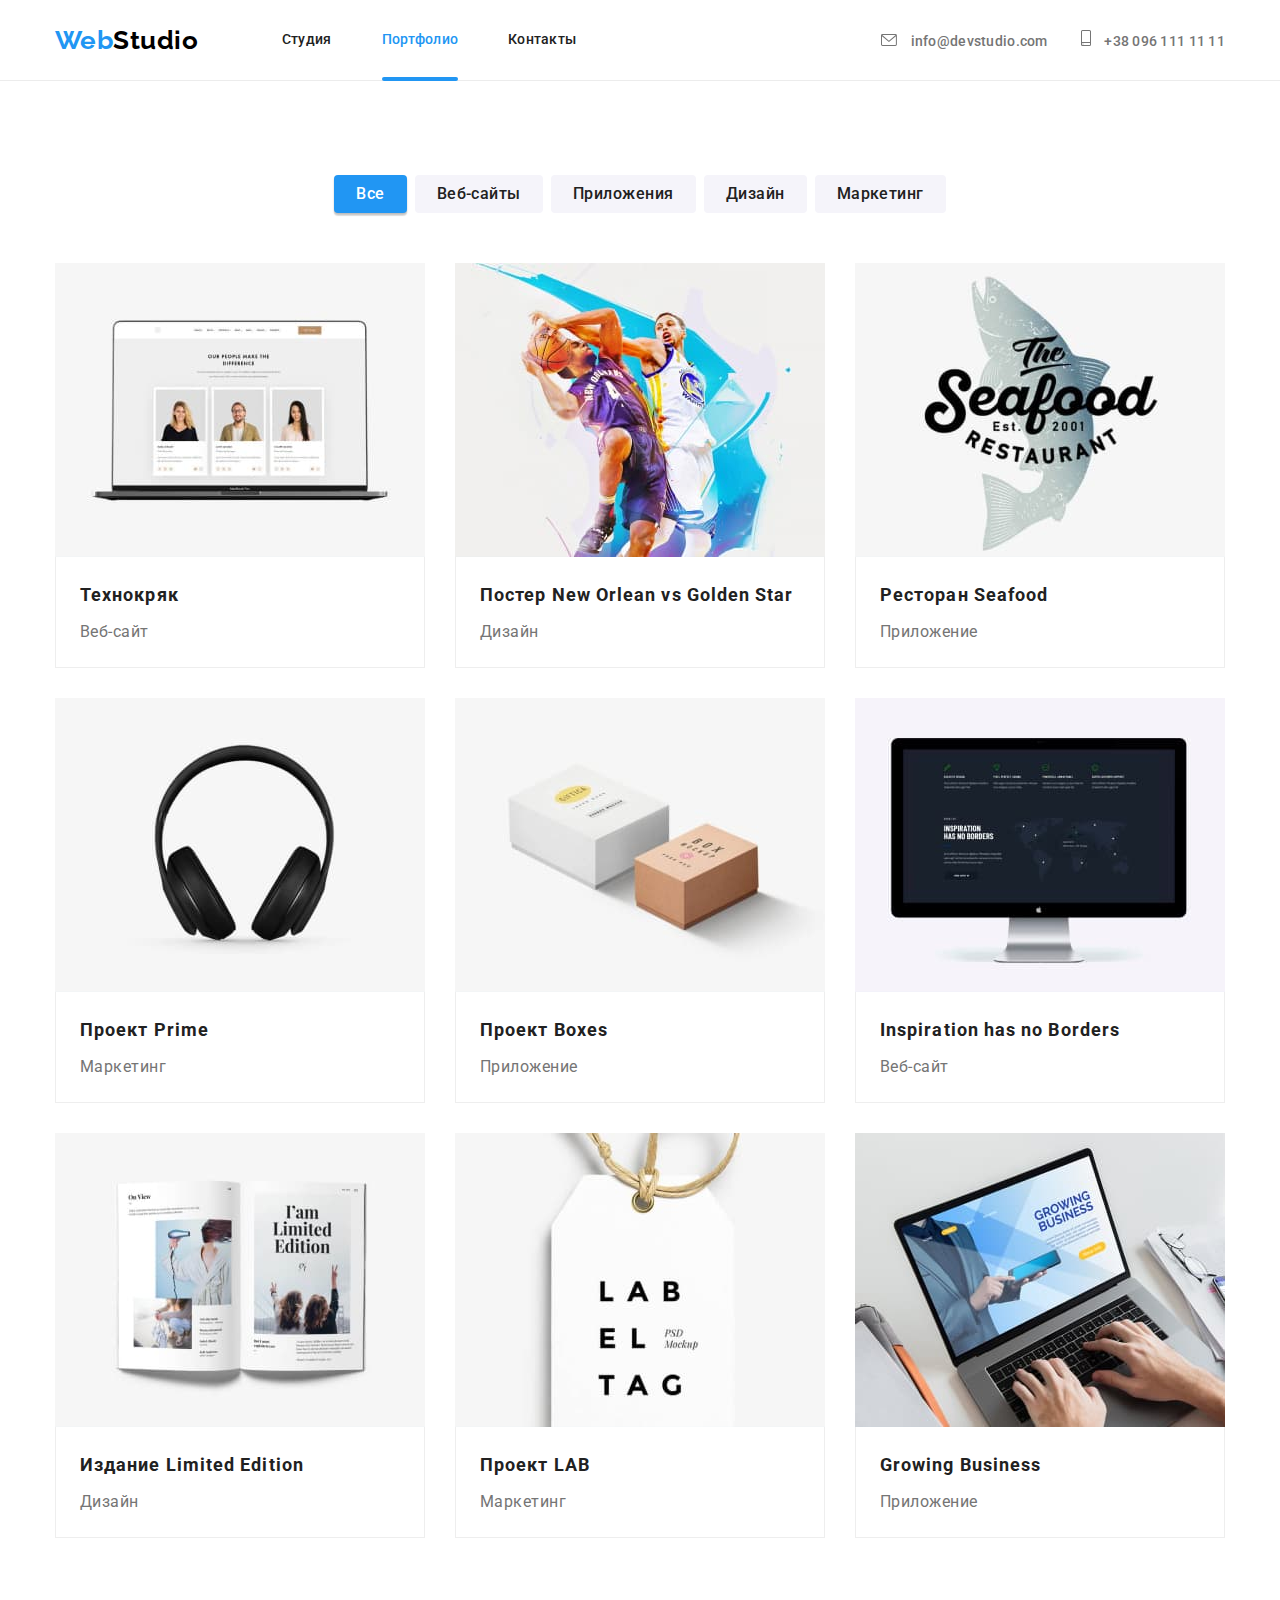
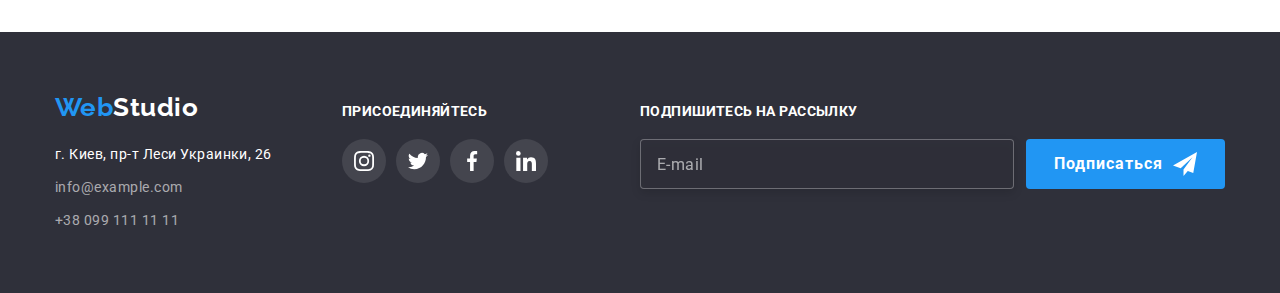
==== commit 6338c2c9: "hw remark edited" ====
--- a/portfolio.html
+++ b/portfolio.html
@@ -474,8 +474,8 @@
         <div class="container footer-container">
           <div class="footer__contact">
             <a href="" class="footer-logo"
-              ><span class="footer-logo--white">Web</span
-              ><span class="footer-logo--blue">Studio</span></a
+              ><span class="footer-logo--blue">Web</span
+              ><span class="footer-logo--white">Studio</span></a
             >
             <address>
               <a href="https://goo.gl/maps/uPLYLn5CrwRYCuye6" class="footer__address"
--- a/css/main.min.css
+++ b/css/main.min.css
@@ -1,2 +1,2 @@
-.site-nav,.features-icons-cont,.doing-list__element,.social-list,.social-list__link,.client__button,.footer-social__link,.modal__close-button,.contact-form-policy__label,.button__send{display:-webkit-box;display:-ms-flexbox;display:flex;-webkit-box-align:center;-ms-flex-align:center;align-items:center;-webkit-box-pack:center;-ms-flex-pack:center;justify-content:center}.subscribe-form__button--text,.button__send,.photo-nav__button{color:#fff;background-color:#2196f3;font-weight:700;font-size:16px;line-height:1.88;letter-spacing:0.06em;cursor:pointer;border-radius:4px;padding:10px 32px;margin-left:auto;margin-right:auto;border:transparent;-webkit-transition:background-color 250ms cubic-bezier(0.4, 0, 0.2, 1);transition:background-color 250ms cubic-bezier(0.4, 0, 0.2, 1)}.subscribe-form__button--text:hover,.button__send:hover,.photo-nav__button:hover,.subscribe-form__button--text:focus,.button__send:focus,.photo-nav__button:focus{background-color:#188ce8}.section-features__title,.section-doing__title,.section-team__title,.client-section__title,.section-portfolio__title{font-weight:700;font-size:36px;line-height:1.17;text-align:center;color:#212121}.visually-hidden{position:absolute;width:1px;height:1px;margin:-1px;border:0;padding:0;white-space:nowrap;-webkit-clip-path:inset(100%);clip-path:inset(100%);clip:rect(0 0 0 0);overflow:hidden}body{background-color:#fff;color:#757575;font-family:roboto, sans-serif;letter-spacing:0.03em;font-weight:400}body.modal-open{overflow:hidden}img{display:block;max-width:100%;height:auto;margin:0;bottom:0}p,h1,h2,h3,h4{margin:0}ul{margin:0;padding:0;list-style:none}.container{width:100%;margin-left:auto;margin-right:auto;padding-left:15px;padding-right:15px}@media screen and (min-width: 480px){.container{max-width:480px}}@media screen and (min-width: 768px){.container{max-width:768px}}@media screen and (min-width: 1200px){.container{max-width:1200px}}.section{padding:60px 0}@media screen and (min-width: 1200px){.section{padding:94px 0}}.page-header{border-bottom:1px solid #ececec;background:#fff;display:-webkit-box;display:-ms-flexbox;display:flex;-webkit-box-align:center;-ms-flex-align:center;align-items:center}.container-header{display:-webkit-box;display:-ms-flexbox;display:flex;-webkit-box-align:center;-ms-flex-align:center;align-items:center;-webkit-box-pack:justify;-ms-flex-pack:justify;justify-content:space-between;height:80px}.container-header .mob-menu__button-open{display:-webkit-inline-box;display:-ms-inline-flexbox;display:inline-flex;margin:0;padding:0;border:none;background:#fff}@media screen and (min-width: 768px){.container-header .mob-menu__button-open{display:none}}.mobile-btn__focus:hover,.mobile-btn__focus:focus{fill:#2196f3}@media screen and (max-width: 767px){.navigation{display:none}}@media screen and (min-width: 768px){.navigation{display:-webkit-box;display:-ms-flexbox;display:flex;-webkit-box-align:center;-ms-flex-align:center;align-items:center}}.logo{color:#000;font-family:Raleway, sans-serif;font-weight:700;font-size:26px;line-height:1.19;text-decoration:none;display:block}.logo__web{color:#2196f3}.site-nav{font-weight:500;font-size:14px;line-height:1.14;letter-spacing:0.02em;text-decoration:none}.site-nav__item{position:relative}.site-nav__item:not(:first-child){margin-left:50px}.site-nav__link{color:#212121;-webkit-transition:color 250ms cubic-bezier(0.4, 0, 0.2, 1);transition:color 250ms cubic-bezier(0.4, 0, 0.2, 1);text-decoration:none}.site-nav__link--current{color:#2196f3}.site-nav__link--current::after{display:block;position:absolute;margin-top:29px;content:'';width:100%;height:4px;background:#2196f3;border-radius:2px}.site-nav__link:hover,.site-nav__link:focus{color:#2196f3}@media screen and (min-width: 768px){.site-nav__link{padding-top:30px;padding-bottom:30px}}.auth-nav{font-weight:500;letter-spacing:0.02em;text-decoration:none}@media screen and (min-width: 768px){.auth-nav{font-size:12px;line-height:1.167;margin-left:84px}}@media screen and (min-width: 1200px){.auth-nav{font-size:14px;line-height:1.14;margin-left:305px}}.auth-nav__item--mb{margin-bottom:10px}@media screen and (min-width: 1200px){.auth-nav__item{display:-webkit-inline-box;display:-ms-inline-flexbox;display:inline-flex;margin:0}.auth-nav__item:not(:first-child){margin-left:30px}}.auth-nav__link{color:#757575;text-decoration:none;-webkit-transition:color 250ms cubic-bezier(0.4, 0, 0.2, 1);transition:color 250ms cubic-bezier(0.4, 0, 0.2, 1)}.auth-nav__link:hover,.auth-nav__link:focus{color:#2196f3}@media screen and (min-width: 1200px){.auth-nav__link{padding-top:30px;padding-bottom:30px}}.auth-nav__icon--envelope{width:16px;height:12px;margin-right:10px;fill:currentColor;text-align:center}.auth-nav__icon--smartphone{width:10px;height:16px;margin-right:10px;fill:currentColor}.mob-menu{position:fixed;top:0;width:100%;height:100%;background-color:#fff;padding-top:48px;padding-bottom:48px;z-index:1;overflow-y:scroll;-webkit-transform:translate(0);transform:translate(0);-webkit-transition:-webkit-transform 250ms cubic-bezier(0.4, 0, 0.2, 1);transition:-webkit-transform 250ms cubic-bezier(0.4, 0, 0.2, 1);transition:transform 250ms cubic-bezier(0.4, 0, 0.2, 1);transition:transform 250ms cubic-bezier(0.4, 0, 0.2, 1), -webkit-transform 250ms cubic-bezier(0.4, 0, 0.2, 1)}.mob-menu.is-hidden{opacity:0;visibility:hidden;pointer-events:none;-webkit-transform:translateY(-100%);transform:translateY(-100%)}.mob-menu .container{position:relative;display:-webkit-box;display:-ms-flexbox;display:flex;-webkit-box-orient:vertical;-webkit-box-direction:normal;-ms-flex-direction:column;flex-direction:column;-webkit-box-pack:justify;-ms-flex-pack:justify;justify-content:space-between;height:100%;padding-left:40px;padding-right:40px}@media screen and (min-width: 768px){.mob-menu{display:none}}.mob-menu__button-close{position:absolute;top:-30px;right:15px;display:-webkit-inline-box;display:-ms-inline-flexbox;display:inline-flex;margin:0;padding:0;border:none;background:#fff}.mob-menu__button-close:hover,.mob-menu__button-close:focus{fill:#2196f3}.mob-site-nav__item{margin-bottom:32px}.mob-site-nav__link{text-decoration:none;font-weight:500;font-size:40px;line-height:1.175;letter-spacing:0.02em;color:#212121}.mob-site-nav__link:hover,.mob-site-nav__link:focus{color:#2196f3}.mob-site-nav__link--current{color:#2196f3}.mob-auth-nav__list{margin-bottom:64px}.mob-auth-nav__item:not(:last-child){margin-bottom:32px}.mob-auth-nav__link{text-decoration:none;font-weight:500;font-size:24px;line-height:1.167;letter-spacing:0.02em;color:#757575}.mob-auth-nav__link:hover,.mob-auth-nav__link:focus{color:#2196f3}.mob-auth-nav__link--size{font-size:34px;line-height:1.18;color:#2196f3}@media screen and (max-width: 376px){.mob-auth-nav__link--size{font-size:27px}}.mob-soc__list{display:-webkit-box;display:-ms-flexbox;display:flex;-ms-flex-wrap:wrap;flex-wrap:wrap}.mob-soc__item:not(:last-child){padding-right:10px;margin-right:10px;border-right:1px solid rgba(33,33,33,0.2)}.mob-soc__link{text-decoration:none;font-weight:500;font-size:18px;line-height:1.22;letter-spacing:0.02em;color:#2196f3}.hero{text-align:center;padding-top:118px;padding-bottom:118px;background-color:#2f303a;background-repeat:no-repeat;background-size:cover}@media screen and (max-width: 480px){.hero{background-image:-webkit-gradient(linear, left top, left bottom, from(rgba(47,48,58,0.4))),url(../images/mob-bg-hero.jpg);background-image:linear-gradient(rgba(47,48,58,0.4)),url(../images/mob-bg-hero.jpg)}}@media screen and (min-width: 481px) and (max-width: 768px){.hero{background-image:-webkit-gradient(linear, left top, left bottom, from(rgba(47,48,58,0.4))),url(../images/tab-bg-hero.jpg);background-image:linear-gradient(rgba(47,48,58,0.4)),url(../images/tab-bg-hero.jpg)}}@media screen and (min-width: 769px){.hero{padding-top:200px;padding-bottom:200px;background-image:-webkit-gradient(linear, left top, left bottom, from(rgba(47,48,58,0.4))),url(../images/pc-bg-hero.jpg);background-image:linear-gradient(rgba(47,48,58,0.4)),url(../images/pc-bg-hero.jpg)}}@media screen and (max-width: 480px) and (min-device-pixel-ratio: 2), screen and (max-width: 480px) and (-webkit-min-device-pixel-ratio: 2), screen and (max-width: 480px) and (min-resolution: 192dpi), screen and (max-width: 480px) and (min-resolution: 2dppx){.hero{background-image:-webkit-gradient(linear, left top, left bottom, from(rgba(47,48,58,0.4))),url(../images/mob-bg-hero@2x.jpg);background-image:linear-gradient(rgba(47,48,58,0.4)),url(../images/mob-bg-hero@2x.jpg)}}@media screen and (min-width: 481px) and (max-width: 768px) and (min-device-pixel-ratio: 2), screen and (min-width: 481px) and (max-width: 768px) and (-webkit-min-device-pixel-ratio: 2), screen and (min-width: 481px) and (max-width: 768px) and (min-resolution: 192dpi), screen and (min-width: 481px) and (max-width: 768px) and (min-resolution: 2dppx){.hero{background-image:-webkit-gradient(linear, left top, left bottom, from(rgba(47,48,58,0.4))),url(../images/tab-bg-hero@2x.jpg);background-image:linear-gradient(rgba(47,48,58,0.4)),url(../images/tab-bg-hero@2x.jpg)}}@media screen and (min-width: 769px) and (min-device-pixel-ratio: 2), screen and (min-width: 769px) and (-webkit-min-device-pixel-ratio: 2), screen and (min-width: 769px) and (min-resolution: 192dpi), screen and (min-width: 769px) and (min-resolution: 2dppx){.hero{background-image:-webkit-gradient(linear, left top, left bottom, from(rgba(47,48,58,0.4))),url(../images/pc-bg-hero@2x.jpg);background-image:linear-gradient(rgba(47,48,58,0.4)),url(../images/pc-bg-hero@2x.jpg)}}.hero__title{color:#fff;font-weight:900;font-size:26px;line-height:1.615;letter-spacing:0.06em;text-transform:uppercase;margin-bottom:30px}@media screen and (min-width: 1200px){.hero__title{font-size:44px;line-height:1.36}}.hero__button{color:#fff;background-color:#2196f3;font-weight:700;font-size:16px;line-height:1.88;letter-spacing:0.06em;cursor:pointer;border-radius:4px;padding:10px 32px;margin-left:auto;margin-right:auto;border:transparent;-webkit-transition:background-color 250ms cubic-bezier(0.4, 0, 0.2, 1);transition:background-color 250ms cubic-bezier(0.4, 0, 0.2, 1)}.hero__button:hover,.hero__button:focus{background-color:#188ce8}.features-list{margin-bottom:-30px}@media screen and (min-width: 768px){.features-list{display:-webkit-box;display:-ms-flexbox;display:flex;-ms-flex-wrap:wrap;flex-wrap:wrap;margin-left:-30px}}@media screen and (min-width: 1200px){.features-list{-ms-flex-wrap:nowrap;flex-wrap:nowrap}}.features-list__item{margin-bottom:30px}@media screen and (min-width: 768px){.features-list__item{-ms-flex-preferred-size:calc(100% / 2 - 30px);flex-basis:calc(100% / 2 - 30px);margin-left:30px}}@media screen and (min-width: 1200px){.features-list__item{-ms-flex-preferred-size:calc(100% / 4 - 30px);flex-basis:calc(100% / 4 - 30px)}}.features-list__title{color:#212121;text-transform:uppercase;text-align:center;font-weight:700;font-size:14px;line-height:1.14;margin-top:0;margin-bottom:10px}.features-list__text{font-weight:400;font-size:14px;line-height:1.71;letter-spacing:0.03em}.features-icons-cont{margin-bottom:30px;background-color:#f5f4fa;border-radius:4px}.features-icons-cont__icon{margin:25px 0}.section-doing{padding-top:0;padding-bottom:94px}@media screen and (max-width: 1199px){.section-doing{display:none}}.section-doing__title{margin-bottom:50px}.doing-list{display:-webkit-box;display:-ms-flexbox;display:flex;-webkit-box-pack:justify;-ms-flex-pack:justify;justify-content:space-between}.doing-list__item{position:relative}.doing-list__element{position:absolute;bottom:0;width:370px;height:70px;background:rgba(47,48,58,0.8);text-transform:uppercase;font-weight:700;font-size:14px;line-height:1.143;color:#fff}.section-team{background-color:#f5f4fa;width:100%}.section-team__title{margin-top:0;margin-bottom:30px}@media screen and (min-width: 1200px){.section-team__title{margin-bottom:50px}}.team-list{margin-bottom:-30px}@media screen and (min-width: 768px){.team-list{display:-webkit-box;display:-ms-flexbox;display:flex;-ms-flex-wrap:wrap;flex-wrap:wrap;margin-left:-30px}}@media screen and (min-width: 1200px){.team-list{-ms-flex-wrap:nowrap;flex-wrap:nowrap}}.team-list__item{background-color:#fff;max-width:450px;margin-bottom:30px;-webkit-box-shadow:0px 1px 3px rgba(0,0,0,0.12),0px 1px 1px rgba(0,0,0,0.14),0px 2px 1px rgba(0,0,0,0.2);box-shadow:0px 1px 3px rgba(0,0,0,0.12),0px 1px 1px rgba(0,0,0,0.14),0px 2px 1px rgba(0,0,0,0.2);border-radius:0px 0px 4px 4px}@media screen and (min-width: 768px){.team-list__item{-ms-flex-preferred-size:calc(100% / 2 - 30px);flex-basis:calc(100% / 2 - 30px);margin-left:30px}}@media screen and (min-width: 1200px){.team-list__item{-ms-flex-preferred-size:calc(100% / 4 - 30px);flex-basis:calc(100% / 4 - 30px)}}.team-list__container{display:-webkit-box;display:-ms-flexbox;display:flex;-webkit-box-orient:vertical;-webkit-box-direction:normal;-ms-flex-direction:column;flex-direction:column;text-align:center;padding-top:30px;padding-bottom:24px}.team-list__name{color:#212121;font-weight:500;font-size:16px;line-height:1.19;padding-bottom:10px}.team-list__profession{font-size:16px;line-height:1.19;padding-bottom:16px}.social-list__item{width:44px;height:44px}.social-list__item:not(:last-child){margin-right:10px}.social-list__link{width:100%;height:100%;border-radius:50%;color:#afb1b8;background-color:#fff;-webkit-transition:color 250ms cubic-bezier(0.4, 0, 0.2, 1),background-color 250ms cubic-bezier(0.4, 0, 0.2, 1);transition:color 250ms cubic-bezier(0.4, 0, 0.2, 1),background-color 250ms cubic-bezier(0.4, 0, 0.2, 1)}.social-list__link:hover,.social-list__link:focus{color:#fff;background-color:#2196f3}.social-list__icon{width:20px;height:20px;fill:currentColor}.client-section__title{margin-bottom:30px}@media screen and (min-width: 1200px){.client-section__title{margin-bottom:50px}}.client-section__list{display:-webkit-box;display:-ms-flexbox;display:flex;-ms-flex-wrap:wrap;flex-wrap:wrap;margin-left:-30px;margin-bottom:-30px}.client{margin-left:30px;margin-bottom:30px;-ms-flex-preferred-size:calc(100% / 2 - 30px);flex-basis:calc(100% / 2 - 30px)}@media screen and (min-width: 768px){.client{-ms-flex-preferred-size:calc(100% / 3 - 30px);flex-basis:calc(100% / 3 - 30px)}}@media screen and (min-width: 1200px){.client{-ms-flex-preferred-size:calc(100% / 6 - 30px);flex-basis:calc(100% / 6 - 30px)}}.client__button{border:1px solid #afb1b8;border-radius:4px;height:92px;color:#afb1b8;-webkit-transition:color 250ms cubic-bezier(0.4, 0, 0.2, 1),border 250ms cubic-bezier(0.4, 0, 0.2, 1);transition:color 250ms cubic-bezier(0.4, 0, 0.2, 1),border 250ms cubic-bezier(0.4, 0, 0.2, 1)}.client__button:hover,.client__button:focus{color:#2196f3;border:1px solid #2196f3}.client__icon{width:106px;height:60px;fill:currentColor}footer{background-color:#2F303A}.footer{padding:60px 15px}@media screen and (min-width: 1200px){.footer{display:-webkit-box;display:-ms-flexbox;display:flex;-webkit-box-orient:horizontal;-webkit-box-direction:normal;-ms-flex-direction:row;flex-direction:row;-webkit-box-align:baseline;-ms-flex-align:baseline;align-items:baseline;max-width:1200px;margin-left:auto;margin-right:auto;padding-bottom:60px}}.footer-container{display:-webkit-box;display:-ms-flexbox;display:flex;text-align:center;-webkit-box-align:center;-ms-flex-align:center;align-items:center;-webkit-box-orient:vertical;-webkit-box-direction:normal;-ms-flex-direction:column;flex-direction:column;padding:0}@media screen and (min-width: 768px){.footer-container{-webkit-box-orient:horizontal;-webkit-box-direction:normal;-ms-flex-direction:row;flex-direction:row;-ms-flex-pack:distribute;justify-content:space-around;-webkit-box-align:baseline;-ms-flex-align:baseline;align-items:baseline}}@media screen and (min-width: 1200px){.footer-container{-webkit-box-pack:start;-ms-flex-pack:start;justify-content:flex-start;text-align:left}}.footer-logo{color:#000;font-family:Raleway, sans-serif;font-weight:700;font-size:24px;line-height:1.67;text-decoration:none}@media screen and (min-width: 1200px){.footer-logo{font-size:26px;line-height:1.19}}.footer-logo--white{color:#fff;-webkit-transition:color 250ms cubic-bezier(0.4, 0, 0.2, 1);transition:color 250ms cubic-bezier(0.4, 0, 0.2, 1)}.footer-logo--blue{color:#2196f3}.footer__address,.footer__mail,.footer__phone{display:block;font-size:14px;line-height:1.71;font-style:normal;margin-bottom:9px;text-decoration:none}.footer__address:hover,.footer__address:focus,.footer__mail:hover,.footer__mail:focus,.footer__phone:hover,.footer__phone:focus{color:#2196f3}.footer__address{margin-top:20px;color:#fff;-webkit-transition:color 250ms cubic-bezier(0.4, 0, 0.2, 1);transition:color 250ms cubic-bezier(0.4, 0, 0.2, 1)}.footer__mail,.footer__phone{color:rgba(255,255,255,0.6);-webkit-transition:color 250ms cubic-bezier(0.4, 0, 0.2, 1);transition:color 250ms cubic-bezier(0.4, 0, 0.2, 1)}.footer__phone{margin-bottom:0}@media screen and (min-width: 1200px){.footer-social{padding-left:70px;padding-top:0}}.footer-social__slogan{font-weight:700;font-size:14px;line-height:1.143;letter-spacing:0.03em;text-transform:uppercase;color:#fff;padding-bottom:20px;padding-top:60px}@media screen and (min-width: 768px){.footer-social__slogan{padding-top:0}}.footer-social__list{display:-webkit-box;display:-ms-flexbox;display:flex}.footer-social__item{width:44px;height:44px}.footer-social__item:not(:last-child){margin-right:10px}.footer-social__link{width:100%;height:100%;border-radius:50%;color:#fff;background-color:rgba(255,255,255,0.1);-webkit-transition:color 250ms cubic-bezier(0.4, 0, 0.2, 1),background-color 250ms cubic-bezier(0.4, 0, 0.2, 1);transition:color 250ms cubic-bezier(0.4, 0, 0.2, 1),background-color 250ms cubic-bezier(0.4, 0, 0.2, 1)}.footer-social__link:hover,.footer-social__link:focus{color:#fff;background-color:#2196f3}.footer-social__icon{width:20px;height:20px;fill:currentColor}.subscribe-form{width:100%;text-align:center}@media screen and (min-width: 1200px){.subscribe-form{text-align:left;padding:0}}@media screen and (min-width: 1200px){.subscribe-form__flex-mix{display:-webkit-box;display:-ms-flexbox;display:flex;margin:0;padding:0}}.subscribe-form__slogan{font-weight:700;font-size:14px;line-height:1.143;letter-spacing:0.03em;text-transform:uppercase;color:#fff;padding-bottom:20px;padding-top:60px}@media screen and (min-width: 1200px){.subscribe-form__slogan{padding-top:0}}.subscribe-form__input{width:100%;height:50px;margin-bottom:20px;background:rgba(47,48,58,0.8);border:1px solid rgba(255,255,255,0.3);-webkit-filter:drop-shadow(0px 4px 4px rgba(0,0,0,0.15));filter:drop-shadow(0px 4px 4px rgba(0,0,0,0.15));border-radius:4px;padding-left:16px;color:#fff;-webkit-transition:border 250ms cubic-bezier(0.4, 0, 0.2, 1);transition:border 250ms cubic-bezier(0.4, 0, 0.2, 1);outline:none;cursor:pointer}@media screen and (min-width: 480px){.subscribe-form__input{max-width:450px}}@media screen and (min-width: 1200px){.subscribe-form__input{margin:0 12px 0 0}}.subscribe-form__input::-webkit-input-placeholder{font-size:16px;line-height:1.25;letter-spacing:0.03em;color:rgba(255,255,255,0.6)}.subscribe-form__input:-ms-input-placeholder{font-size:16px;line-height:1.25;letter-spacing:0.03em;color:rgba(255,255,255,0.6)}.subscribe-form__input::-ms-input-placeholder{font-size:16px;line-height:1.25;letter-spacing:0.03em;color:rgba(255,255,255,0.6)}.subscribe-form__input::placeholder{font-size:16px;line-height:1.25;letter-spacing:0.03em;color:rgba(255,255,255,0.6)}.subscribe-form__input:focus{border:1px solid #2196f3;border-radius:4px}.subscribe-form__button--text{display:-webkit-inline-box;display:-ms-inline-flexbox;display:inline-flex;-webkit-box-align:center;-ms-flex-align:center;align-items:center;padding:10px 28px}.subscribe-form__button--icon{width:24px;height:24px;margin-left:10px}.backdrop{position:fixed;top:0;left:0;width:100%;height:100%;background:rgba(0,0,0,0.2);z-index:2;opacity:1;visibility:visible;-webkit-transition:opacity 250ms cubic-bezier(0.4, 0, 0.2, 1),visibility 250ms cubic-bezier(0.4, 0, 0.2, 1);transition:opacity 250ms cubic-bezier(0.4, 0, 0.2, 1),visibility 250ms cubic-bezier(0.4, 0, 0.2, 1);overflow-y:scroll;padding:93px 15px}@media screen and (min-width: 1200px){.backdrop{padding:0}}.backdrop.is-hidden{visibility:hidden;opacity:0;pointer-events:none}.backdrop.is-hidden .modal{-webkit-transform:scale(0.8);transform:scale(0.8)}@media screen and (min-width: 1200px){.backdrop.is-hidden .modal{-webkit-transform:translate(-50%, -50%) scale(0.8);transform:translate(-50%, -50%) scale(0.8)}}.modal{position:relative;-webkit-transition:-webkit-transform 250ms cubic-bezier(0.4, 0, 0.2, 1);transition:-webkit-transform 250ms cubic-bezier(0.4, 0, 0.2, 1);transition:transform 250ms cubic-bezier(0.4, 0, 0.2, 1);transition:transform 250ms cubic-bezier(0.4, 0, 0.2, 1), -webkit-transform 250ms cubic-bezier(0.4, 0, 0.2, 1);margin:0 auto;max-width:450px;width:100%;background-color:#fff;-webkit-box-shadow:0px 1px 3px rgba(0,0,0,0.12),0px 1px 1px rgba(0,0,0,0.14),0px 2px 1px rgba(0,0,0,0.2);box-shadow:0px 1px 3px rgba(0,0,0,0.12),0px 1px 1px rgba(0,0,0,0.14),0px 2px 1px rgba(0,0,0,0.2);border-radius:4px;-webkit-transform:scale(1);transform:scale(1)}@media screen and (min-width: 1200px){.modal{max-width:528px;position:absolute;top:50%;left:50%;-webkit-transform:translate(-50%, -50%) scale(1);transform:translate(-50%, -50%) scale(1)}}.modal__close-button{position:absolute;right:8px;top:8px;padding:0;margin:0;width:30px;height:30px;border:1px solid rgba(0,0,0,0.1);background-color:#fff;border-radius:50%;fill:#000;-webkit-transition:fill 250ms cubic-bezier(0.4, 0, 0.2, 1);transition:fill 250ms cubic-bezier(0.4, 0, 0.2, 1);cursor:pointer}.modal__close-button:hover{fill:#2196f3}.form{margin:0 auto;padding:40px}.form__title{font-weight:700;font-size:20px;line-height:1.5;text-align:center;letter-spacing:0.03em;color:#212121;padding-bottom:12px}@media screen and (min-width: 1200px){.form__title{line-height:1.15}}.contact-form{position:relative;display:-webkit-box;display:-ms-flexbox;display:flex;-webkit-box-orient:vertical;-webkit-box-direction:normal;-ms-flex-direction:column;flex-direction:column;padding-bottom:10px;margin:0}.contact-form__label{font-weight:400;font-size:12px;line-height:1.17;letter-spacing:0.01em;margin-bottom:4px}.contact-form__input{border:1px solid rgba(33,33,33,0.2);border-radius:4px;outline:none;padding-left:42px;padding-right:16px;color:#212121;resize:none;cursor:pointer;-webkit-transition:border 250ms cubic-bezier(0.4, 0, 0.2, 1);transition:border 250ms cubic-bezier(0.4, 0, 0.2, 1)}.contact-form__input--height{height:40px}.contact-form__input--comment{padding:12px 16px}.contact-form__input::-webkit-input-placeholder{font-size:14px;line-height:1.143;letter-spacing:0.01em;color:rgba(117,117,117,0.5)}.contact-form__input:-ms-input-placeholder{font-size:14px;line-height:1.143;letter-spacing:0.01em;color:rgba(117,117,117,0.5)}.contact-form__input::-ms-input-placeholder{font-size:14px;line-height:1.143;letter-spacing:0.01em;color:rgba(117,117,117,0.5)}.contact-form__input::placeholder{font-size:14px;line-height:1.143;letter-spacing:0.01em;color:rgba(117,117,117,0.5)}@media screen and (min-width: 1200px){.contact-form__input::-webkit-input-placeholder{line-height:1.167}.contact-form__input:-ms-input-placeholder{line-height:1.167}.contact-form__input::-ms-input-placeholder{line-height:1.167}.contact-form__input::placeholder{line-height:1.167}}.contact-form__input:focus{border:1px solid #2196f3}.contact-form__input:focus+.contact-form__icon{fill:#2196f3}.contact-form__icon{position:absolute;bottom:21px;left:12px;width:18px;height:18px;fill:#212121;-webkit-transition:fill 250ms cubic-bezier(0.4, 0, 0.2, 1);transition:fill 250ms cubic-bezier(0.4, 0, 0.2, 1)}.contact-form-policy{padding-top:10px;padding-bottom:20px;margin:0}@media screen and (min-width: 1200px){.contact-form-policy{padding-bottom:30px;-webkit-box-pack:center;-ms-flex-pack:center;justify-content:center}}.contact-form-policy__label{font-size:12px;line-height:1.167;letter-spacing:0.03em;cursor:pointer;-ms-flex-wrap:wrap;flex-wrap:wrap}@media screen and (min-width: 320px) and (max-width: 362px){.contact-form-policy__label{font-size:9px}}@media screen and (min-width: 1200px){.contact-form-policy__label{font-size:14px;line-height:1.714}}.contact-form-policy__label--rules{color:#2196f3;margin-left:5px}.contact-form-policy__checkbox{display:inline-block;width:16px;height:15px;border:2px solid #212121;border-radius:2px;margin-right:8px}.contact-form-policy__input:checked+.contact-form-policy__checkbox{border-color:#2196f3;background-color:#2196f3;background-image:url(../images/icon-check.svg);background-size:contain;background-repeat:no-repeat;background-origin:border-box}.button__send{min-width:200px}.photo-nav{display:-webkit-box;display:-ms-flexbox;display:flex;-ms-flex-wrap:wrap;flex-wrap:wrap;padding-bottom:40px;margin-left:-8px;margin-bottom:-15px}@media screen and (min-width: 768px){.photo-nav{-webkit-box-pack:center;-ms-flex-pack:center;justify-content:center;margin-bottom:0;padding-bottom:30px}}@media screen and (min-width: 1200px){.photo-nav{padding-bottom:50px}}.photo-nav__item{margin-left:8px;margin-bottom:15px}@media screen and (min-width: 768px){.photo-nav__item{margin-bottom:0}}.photo-nav__button{color:#212121;background-color:#f5f4fa;-webkit-box-shadow:none;box-shadow:none;font-weight:500;font-size:16px;line-height:1.63;letter-spacing:0.03em;font-family:inherit;cursor:pointer;padding:6px 22px;-webkit-transition:color 250ms cubic-bezier(0.4, 0, 0.2, 1),background-color 250ms cubic-bezier(0.4, 0, 0.2, 1),-webkit-box-shadow 250ms cubic-bezier(0.4, 0, 0.2, 1);transition:color 250ms cubic-bezier(0.4, 0, 0.2, 1),background-color 250ms cubic-bezier(0.4, 0, 0.2, 1),-webkit-box-shadow 250ms cubic-bezier(0.4, 0, 0.2, 1);transition:color 250ms cubic-bezier(0.4, 0, 0.2, 1),background-color 250ms cubic-bezier(0.4, 0, 0.2, 1),box-shadow 250ms cubic-bezier(0.4, 0, 0.2, 1);transition:color 250ms cubic-bezier(0.4, 0, 0.2, 1),background-color 250ms cubic-bezier(0.4, 0, 0.2, 1),box-shadow 250ms cubic-bezier(0.4, 0, 0.2, 1),-webkit-box-shadow 250ms cubic-bezier(0.4, 0, 0.2, 1)}.photo-nav__button:hover,.photo-nav__button:focus{color:#fff;background-color:#2196f3;-webkit-box-shadow:0px 3px 1px rgba(0,0,0,0.1),0px 1px 2px rgba(0,0,0,0.08),0px 2px 2px rgba(0,0,0,0.12);box-shadow:0px 3px 1px rgba(0,0,0,0.1),0px 1px 2px rgba(0,0,0,0.08),0px 2px 2px rgba(0,0,0,0.12)}.photo-nav__button--primary{color:#fff;background-color:#2196f3;-webkit-box-shadow:0px 3px 1px rgba(0,0,0,0.1),0px 1px 2px rgba(0,0,0,0.08),0px 2px 2px rgba(0,0,0,0.12);box-shadow:0px 3px 1px rgba(0,0,0,0.1),0px 1px 2px rgba(0,0,0,0.08),0px 2px 2px rgba(0,0,0,0.12)}.photo-cards{margin-bottom:-30px}@media screen and (min-width: 768px){.photo-cards{display:-webkit-box;display:-ms-flexbox;display:flex;-ms-flex-wrap:wrap;flex-wrap:wrap;margin-left:-30px}}.card{margin-bottom:30px;-webkit-box-shadow:none;box-shadow:none;-webkit-transition:-webkit-box-shadow 250ms cubic-bezier(0.4, 0, 0.2, 1);transition:-webkit-box-shadow 250ms cubic-bezier(0.4, 0, 0.2, 1);transition:box-shadow 250ms cubic-bezier(0.4, 0, 0.2, 1);transition:box-shadow 250ms cubic-bezier(0.4, 0, 0.2, 1), -webkit-box-shadow 250ms cubic-bezier(0.4, 0, 0.2, 1)}@media screen and (min-width: 768px){.card{-ms-flex-preferred-size:calc(100% / 2 - 30px);flex-basis:calc(100% / 2 - 30px);margin-left:30px}}@media screen and (min-width: 1200px){.card{-ms-flex-preferred-size:calc(100% / 3 - 30px);flex-basis:calc(100% / 3 - 30px);margin-left:30px}}.card:hover,.card:focus{cursor:pointer;-webkit-box-shadow:0px 1px 1px rgba(0,0,0,0.12),0px 4px 4px rgba(0,0,0,0.06),1px 4px 6px rgba(0,0,0,0.16);box-shadow:0px 1px 1px rgba(0,0,0,0.12),0px 4px 4px rgba(0,0,0,0.06),1px 4px 6px rgba(0,0,0,0.16)}.card:hover .card__overlay,.card:focus .card__overlay{-webkit-transform:translateY(0);transform:translateY(0)}.card__link{display:-webkit-box;display:-ms-flexbox;display:flex;-webkit-box-orient:vertical;-webkit-box-direction:normal;-ms-flex-direction:column;flex-direction:column;height:100%;text-decoration:none}.card__img{position:relative;overflow:hidden}.card__overlay{position:absolute;width:100%;height:100%;top:0;left:0;padding:63px 24px;font-size:18px;line-height:1.556;color:#fff;background:rgba(33,150,243,0.9);-webkit-transform:translateY(100%);transform:translateY(100%);-webkit-transition:-webkit-transform 250ms cubic-bezier(0.4, 0, 0.2, 1);transition:-webkit-transform 250ms cubic-bezier(0.4, 0, 0.2, 1);transition:transform 250ms cubic-bezier(0.4, 0, 0.2, 1);transition:transform 250ms cubic-bezier(0.4, 0, 0.2, 1), -webkit-transform 250ms cubic-bezier(0.4, 0, 0.2, 1)}.card__text{-webkit-box-flex:1;-ms-flex-positive:1;flex-grow:1;border:1px solid #eeeeee;border-top:transparent;padding:20px 24px;-webkit-box-shadow:none;box-shadow:none}.card__project{font-weight:700;font-size:18px;line-height:2;letter-spacing:0.06em;margin-bottom:4px;color:#212121}.card__career{font-size:16px;line-height:1.88;color:#757575}
+.site-nav,.features-icons-cont,.doing-list__element,.social-list,.social-list__link,.client__button,.footer-social__link,.modal__close-button,.contact-form-policy__label,.button__send{display:-webkit-box;display:-ms-flexbox;display:flex;-webkit-box-align:center;-ms-flex-align:center;align-items:center;-webkit-box-pack:center;-ms-flex-pack:center;justify-content:center}.subscribe-form__button--text,.button__send,.photo-nav__button{color:#fff;background-color:#2196f3;font-weight:700;font-size:16px;line-height:1.88;letter-spacing:0.06em;cursor:pointer;border-radius:4px;padding:10px 32px;margin-left:auto;margin-right:auto;border:transparent;-webkit-transition:background-color 250ms cubic-bezier(0.4, 0, 0.2, 1);transition:background-color 250ms cubic-bezier(0.4, 0, 0.2, 1)}.subscribe-form__button--text:hover,.button__send:hover,.photo-nav__button:hover,.subscribe-form__button--text:focus,.button__send:focus,.photo-nav__button:focus{background-color:#188ce8}.section-features__title,.section-doing__title,.section-team__title,.client-section__title,.section-portfolio__title{font-weight:700;font-size:36px;line-height:1.17;text-align:center;color:#212121}.visually-hidden{position:absolute;width:1px;height:1px;margin:-1px;border:0;padding:0;white-space:nowrap;-webkit-clip-path:inset(100%);clip-path:inset(100%);clip:rect(0 0 0 0);overflow:hidden}body{background-color:#fff;color:#757575;font-family:roboto, sans-serif;letter-spacing:0.03em;font-weight:400}body.modal-open{overflow:hidden}img{display:block;max-width:100%;height:auto;margin:0;bottom:0}p,h1,h2,h3,h4{margin:0}ul{margin:0;padding:0;list-style:none}.container{width:100%;margin-left:auto;margin-right:auto;padding-left:15px;padding-right:15px}@media screen and (min-width: 480px){.container{max-width:480px}}@media screen and (min-width: 768px){.container{max-width:768px}}@media screen and (min-width: 1200px){.container{max-width:1200px}}.section{padding:60px 0}@media screen and (min-width: 1200px){.section{padding:94px 0}}.page-header{border-bottom:1px solid #ececec;background:#fff;display:-webkit-box;display:-ms-flexbox;display:flex;-webkit-box-align:center;-ms-flex-align:center;align-items:center}.container-header{display:-webkit-box;display:-ms-flexbox;display:flex;-webkit-box-align:center;-ms-flex-align:center;align-items:center;-webkit-box-pack:justify;-ms-flex-pack:justify;justify-content:space-between;height:60px}@media screen and (min-width: 768px){.container-header{height:80px}}.container-header .mob-menu__button-open{display:-webkit-inline-box;display:-ms-inline-flexbox;display:inline-flex;margin:0;padding:0;border:none;background:#fff}@media screen and (min-width: 768px){.container-header .mob-menu__button-open{display:none}}.mobile-btn__focus:hover,.mobile-btn__focus:focus{fill:#2196f3}@media screen and (max-width: 767px){.navigation{display:none}}@media screen and (min-width: 768px){.navigation{display:-webkit-box;display:-ms-flexbox;display:flex;-webkit-box-align:center;-ms-flex-align:center;align-items:center}}.logo{color:#000;font-family:Raleway, sans-serif;font-weight:700;font-size:26px;line-height:1.19;text-decoration:none;display:block}.logo__web{color:#2196f3}.site-nav{font-weight:500;font-size:14px;line-height:1.14;letter-spacing:0.02em;text-decoration:none}.site-nav__item{position:relative}.site-nav__item:not(:first-child){margin-left:50px}.site-nav__link{color:#212121;-webkit-transition:color 250ms cubic-bezier(0.4, 0, 0.2, 1);transition:color 250ms cubic-bezier(0.4, 0, 0.2, 1);text-decoration:none}.site-nav__link--current{color:#2196f3}.site-nav__link--current::after{display:block;position:absolute;margin-top:29px;content:'';width:100%;height:4px;background:#2196f3;border-radius:2px}.site-nav__link:hover,.site-nav__link:focus{color:#2196f3}@media screen and (min-width: 768px){.site-nav__link{padding-top:30px;padding-bottom:30px}}.auth-nav{font-weight:500;letter-spacing:0.02em;text-decoration:none}@media screen and (min-width: 768px){.auth-nav{font-size:12px;line-height:1.167;margin-left:84px}}@media screen and (min-width: 1200px){.auth-nav{font-size:14px;line-height:1.14;margin-left:305px}}.auth-nav__item--mb{margin-bottom:10px}@media screen and (min-width: 1200px){.auth-nav__item{display:-webkit-inline-box;display:-ms-inline-flexbox;display:inline-flex;margin:0}.auth-nav__item:not(:first-child){margin-left:30px}}.auth-nav__link{color:#757575;text-decoration:none;-webkit-transition:color 250ms cubic-bezier(0.4, 0, 0.2, 1);transition:color 250ms cubic-bezier(0.4, 0, 0.2, 1)}.auth-nav__link:hover,.auth-nav__link:focus{color:#2196f3}@media screen and (min-width: 1200px){.auth-nav__link{padding-top:30px;padding-bottom:30px}}.auth-nav__icon--envelope{width:16px;height:12px;margin-right:10px;fill:currentColor;text-align:center}.auth-nav__icon--smartphone{width:10px;height:16px;margin-right:10px;fill:currentColor}.mob-menu{position:fixed;top:0;width:100%;height:100%;background-color:#fff;padding-top:48px;padding-bottom:48px;z-index:1;overflow-y:scroll;-webkit-transform:translate(0);transform:translate(0);-webkit-transition:-webkit-transform 250ms cubic-bezier(0.4, 0, 0.2, 1);transition:-webkit-transform 250ms cubic-bezier(0.4, 0, 0.2, 1);transition:transform 250ms cubic-bezier(0.4, 0, 0.2, 1);transition:transform 250ms cubic-bezier(0.4, 0, 0.2, 1), -webkit-transform 250ms cubic-bezier(0.4, 0, 0.2, 1)}.mob-menu.is-hidden{opacity:0;visibility:hidden;pointer-events:none;-webkit-transform:translateY(-100%);transform:translateY(-100%)}.mob-menu .container{position:relative;display:-webkit-box;display:-ms-flexbox;display:flex;-webkit-box-orient:vertical;-webkit-box-direction:normal;-ms-flex-direction:column;flex-direction:column;-webkit-box-pack:justify;-ms-flex-pack:justify;justify-content:space-between;height:100%;padding-left:40px;padding-right:40px}@media screen and (min-width: 768px){.mob-menu{display:none}}.mob-menu__button-close{position:absolute;top:-38px;right:15px;display:-webkit-inline-box;display:-ms-inline-flexbox;display:inline-flex;margin:0;padding:0;border:none;background:#fff}.mob-menu__button-close:hover,.mob-menu__button-close:focus{fill:#2196f3}.mob-site-nav__item{margin-bottom:32px}.mob-site-nav__link{text-decoration:none;font-weight:500;font-size:40px;line-height:1.175;letter-spacing:0.02em;color:#212121}.mob-site-nav__link:hover,.mob-site-nav__link:focus{color:#2196f3}.mob-site-nav__link--current{color:#2196f3}.mob-auth-nav__list{margin-bottom:64px}.mob-auth-nav__item:not(:last-child){margin-bottom:32px}.mob-auth-nav__link{text-decoration:none;font-weight:500;font-size:24px;line-height:1.167;letter-spacing:0.02em;color:#757575}.mob-auth-nav__link:hover,.mob-auth-nav__link:focus{color:#2196f3}.mob-auth-nav__link--size{font-size:34px;line-height:1.18;color:#2196f3}@media screen and (max-width: 376px){.mob-auth-nav__link--size{font-size:27px}}.mob-soc__list{display:-webkit-box;display:-ms-flexbox;display:flex;-ms-flex-wrap:wrap;flex-wrap:wrap}.mob-soc__item:not(:last-child){padding-right:10px;margin-right:10px;border-right:1px solid rgba(33,33,33,0.2)}.mob-soc__link{text-decoration:none;font-weight:500;font-size:18px;line-height:1.22;letter-spacing:0.02em;color:#2196f3}.hero{text-align:center;padding-top:118px;padding-bottom:118px;background-color:#2f303a;background-repeat:no-repeat;background-size:cover}@media screen and (min-width: 1200px){.hero{padding-top:200px;padding-bottom:200px}}@media screen and (max-width: 480px){.hero{background-image:-webkit-gradient(linear, left top, left bottom, from(rgba(47,48,58,0.4))),url(../images/mob-bg-hero.jpg);background-image:linear-gradient(rgba(47,48,58,0.4)),url(../images/mob-bg-hero.jpg)}}@media screen and (min-width: 481px) and (max-width: 768px){.hero{background-image:-webkit-gradient(linear, left top, left bottom, from(rgba(47,48,58,0.4))),url(../images/tab-bg-hero.jpg);background-image:linear-gradient(rgba(47,48,58,0.4)),url(../images/tab-bg-hero.jpg)}}@media screen and (min-width: 769px){.hero{background-image:-webkit-gradient(linear, left top, left bottom, from(rgba(47,48,58,0.4))),url(../images/pc-bg-hero.jpg);background-image:linear-gradient(rgba(47,48,58,0.4)),url(../images/pc-bg-hero.jpg)}}@media screen and (max-width: 480px) and (min-device-pixel-ratio: 2), screen and (max-width: 480px) and (-webkit-min-device-pixel-ratio: 2), screen and (max-width: 480px) and (min-resolution: 192dpi), screen and (max-width: 480px) and (min-resolution: 2dppx){.hero{background-image:-webkit-gradient(linear, left top, left bottom, from(rgba(47,48,58,0.4))),url(../images/mob-bg-hero@2x.jpg);background-image:linear-gradient(rgba(47,48,58,0.4)),url(../images/mob-bg-hero@2x.jpg)}}@media screen and (min-width: 481px) and (max-width: 768px) and (min-device-pixel-ratio: 2), screen and (min-width: 481px) and (max-width: 768px) and (-webkit-min-device-pixel-ratio: 2), screen and (min-width: 481px) and (max-width: 768px) and (min-resolution: 192dpi), screen and (min-width: 481px) and (max-width: 768px) and (min-resolution: 2dppx){.hero{background-image:-webkit-gradient(linear, left top, left bottom, from(rgba(47,48,58,0.4))),url(../images/tab-bg-hero@2x.jpg);background-image:linear-gradient(rgba(47,48,58,0.4)),url(../images/tab-bg-hero@2x.jpg)}}@media screen and (min-width: 769px) and (min-device-pixel-ratio: 2), screen and (min-width: 769px) and (-webkit-min-device-pixel-ratio: 2), screen and (min-width: 769px) and (min-resolution: 192dpi), screen and (min-width: 769px) and (min-resolution: 2dppx){.hero{background-image:-webkit-gradient(linear, left top, left bottom, from(rgba(47,48,58,0.4))),url(../images/pc-bg-hero@2x.jpg);background-image:linear-gradient(rgba(47,48,58,0.4)),url(../images/pc-bg-hero@2x.jpg)}}.hero__title{color:#fff;font-weight:900;font-size:26px;line-height:1.615;letter-spacing:0.06em;text-transform:uppercase;margin-bottom:30px}@media screen and (min-width: 1200px){.hero__title{font-size:44px;line-height:1.36}}.hero__button{color:#fff;background-color:#2196f3;font-weight:700;font-size:16px;line-height:1.88;letter-spacing:0.06em;cursor:pointer;border-radius:4px;padding:10px 32px;margin-left:auto;margin-right:auto;border:transparent;-webkit-transition:background-color 250ms cubic-bezier(0.4, 0, 0.2, 1);transition:background-color 250ms cubic-bezier(0.4, 0, 0.2, 1)}.hero__button:hover,.hero__button:focus{background-color:#188ce8}.features-list{margin-bottom:-30px}@media screen and (min-width: 768px){.features-list{display:-webkit-box;display:-ms-flexbox;display:flex;-ms-flex-wrap:wrap;flex-wrap:wrap;margin-left:-30px}}@media screen and (min-width: 1200px){.features-list{-ms-flex-wrap:nowrap;flex-wrap:nowrap}}.features-list__item{margin-bottom:30px}@media screen and (min-width: 768px){.features-list__item{-ms-flex-preferred-size:calc(100% / 2 - 30px);flex-basis:calc(100% / 2 - 30px);margin-left:30px}}@media screen and (min-width: 1200px){.features-list__item{-ms-flex-preferred-size:calc(100% / 4 - 30px);flex-basis:calc(100% / 4 - 30px)}}.features-list__title{color:#212121;text-transform:uppercase;text-align:center;font-weight:700;font-size:14px;line-height:1.14;margin-top:0;margin-bottom:10px}@media screen and (min-width: 768px){.features-list__title{text-align:left}}.features-list__text{font-weight:400;font-size:14px;line-height:1.71;letter-spacing:0.03em}.features-icons-cont{margin-bottom:30px;background-color:#f5f4fa;border-radius:4px}.features-icons-cont__icon{margin:25px 0}.section-doing{padding-top:0;padding-bottom:94px}@media screen and (max-width: 1199px){.section-doing{display:none}}.section-doing__title{margin-bottom:50px}.doing-list{display:-webkit-box;display:-ms-flexbox;display:flex;-webkit-box-pack:justify;-ms-flex-pack:justify;justify-content:space-between}.doing-list__item{position:relative}.doing-list__element{position:absolute;bottom:0;width:370px;height:70px;background:rgba(47,48,58,0.8);text-transform:uppercase;font-weight:700;font-size:14px;line-height:1.143;color:#fff}.section-team{background-color:#f5f4fa;width:100%}.section-team__title{font-size:28px;line-height:1.18;margin-top:0;margin-bottom:30px}@media screen and (min-width: 1200px){.section-team__title{margin-bottom:50px;font-size:36px;line-height:1.17}}.team-list{margin-bottom:-30px}@media screen and (min-width: 768px){.team-list{display:-webkit-box;display:-ms-flexbox;display:flex;-ms-flex-wrap:wrap;flex-wrap:wrap;margin-left:-30px}}@media screen and (min-width: 1200px){.team-list{-ms-flex-wrap:nowrap;flex-wrap:nowrap}}.team-list__item{background-color:#fff;max-width:450px;margin-bottom:30px;-webkit-box-shadow:0px 1px 3px rgba(0,0,0,0.12),0px 1px 1px rgba(0,0,0,0.14),0px 2px 1px rgba(0,0,0,0.2);box-shadow:0px 1px 3px rgba(0,0,0,0.12),0px 1px 1px rgba(0,0,0,0.14),0px 2px 1px rgba(0,0,0,0.2);border-radius:0px 0px 4px 4px}@media screen and (min-width: 768px){.team-list__item{-ms-flex-preferred-size:calc(100% / 2 - 30px);flex-basis:calc(100% / 2 - 30px);margin-left:30px}}@media screen and (min-width: 1200px){.team-list__item{-ms-flex-preferred-size:calc(100% / 4 - 30px);flex-basis:calc(100% / 4 - 30px)}}.team-list__container{display:-webkit-box;display:-ms-flexbox;display:flex;-webkit-box-orient:vertical;-webkit-box-direction:normal;-ms-flex-direction:column;flex-direction:column;text-align:center;padding-top:30px;padding-bottom:24px}.team-list__name{color:#212121;font-weight:500;font-size:16px;line-height:1.19;padding-bottom:10px}.team-list__profession{font-size:16px;line-height:1.19;padding-bottom:16px}.social-list__item{width:44px;height:44px}.social-list__item:not(:last-child){margin-right:10px}.social-list__link{width:100%;height:100%;border-radius:50%;color:#afb1b8;background-color:#fff;-webkit-transition:color 250ms cubic-bezier(0.4, 0, 0.2, 1),background-color 250ms cubic-bezier(0.4, 0, 0.2, 1);transition:color 250ms cubic-bezier(0.4, 0, 0.2, 1),background-color 250ms cubic-bezier(0.4, 0, 0.2, 1)}.social-list__link:hover,.social-list__link:focus{color:#fff;background-color:#2196f3}.social-list__icon{width:20px;height:20px;fill:currentColor}.client-section__title{margin-bottom:30px}@media screen and (min-width: 1200px){.client-section__title{margin-bottom:50px}}.client-section__list{display:-webkit-box;display:-ms-flexbox;display:flex;-ms-flex-wrap:wrap;flex-wrap:wrap;margin-left:-30px;margin-bottom:-30px}.client{margin-left:30px;margin-bottom:30px;-ms-flex-preferred-size:calc(100% / 2 - 30px);flex-basis:calc(100% / 2 - 30px)}@media screen and (min-width: 768px){.client{-ms-flex-preferred-size:calc(100% / 3 - 30px);flex-basis:calc(100% / 3 - 30px)}}@media screen and (min-width: 1200px){.client{-ms-flex-preferred-size:calc(100% / 6 - 30px);flex-basis:calc(100% / 6 - 30px)}}.client__button{border:1px solid #afb1b8;border-radius:4px;height:92px;color:#afb1b8;-webkit-transition:color 250ms cubic-bezier(0.4, 0, 0.2, 1),border 250ms cubic-bezier(0.4, 0, 0.2, 1);transition:color 250ms cubic-bezier(0.4, 0, 0.2, 1),border 250ms cubic-bezier(0.4, 0, 0.2, 1)}.client__button:hover,.client__button:focus{color:#2196f3;border:1px solid #2196f3}.client__icon{width:106px;height:60px;fill:currentColor}footer{background-color:#2F303A}.footer{padding:60px 15px}@media screen and (min-width: 1200px){.footer{display:-webkit-box;display:-ms-flexbox;display:flex;-webkit-box-orient:horizontal;-webkit-box-direction:normal;-ms-flex-direction:row;flex-direction:row;-webkit-box-align:baseline;-ms-flex-align:baseline;align-items:baseline;max-width:1200px;margin-left:auto;margin-right:auto;padding-bottom:60px}}.footer-container{display:-webkit-box;display:-ms-flexbox;display:flex;text-align:center;-webkit-box-align:center;-ms-flex-align:center;align-items:center;-webkit-box-orient:vertical;-webkit-box-direction:normal;-ms-flex-direction:column;flex-direction:column;padding:0}@media screen and (min-width: 768px){.footer-container{-webkit-box-orient:horizontal;-webkit-box-direction:normal;-ms-flex-direction:row;flex-direction:row;-ms-flex-pack:distribute;justify-content:space-around;-webkit-box-align:baseline;-ms-flex-align:baseline;align-items:baseline}}@media screen and (min-width: 1200px){.footer-container{-webkit-box-pack:start;-ms-flex-pack:start;justify-content:flex-start;text-align:left}}.footer-logo{color:#000;font-family:Raleway, sans-serif;font-weight:700;font-size:24px;line-height:1.67;text-decoration:none}@media screen and (min-width: 1200px){.footer-logo{font-size:26px;line-height:1.19}}.footer-logo--white{color:#fff;-webkit-transition:color 250ms cubic-bezier(0.4, 0, 0.2, 1);transition:color 250ms cubic-bezier(0.4, 0, 0.2, 1)}.footer-logo--blue{color:#2196f3}.footer__address,.footer__mail,.footer__phone{display:block;font-size:14px;line-height:1.71;font-style:normal;margin-bottom:9px;text-decoration:none}.footer__address:hover,.footer__address:focus,.footer__mail:hover,.footer__mail:focus,.footer__phone:hover,.footer__phone:focus{color:#2196f3}.footer__address{margin-top:20px;color:#fff;-webkit-transition:color 250ms cubic-bezier(0.4, 0, 0.2, 1);transition:color 250ms cubic-bezier(0.4, 0, 0.2, 1)}.footer__mail,.footer__phone{color:rgba(255,255,255,0.6);-webkit-transition:color 250ms cubic-bezier(0.4, 0, 0.2, 1);transition:color 250ms cubic-bezier(0.4, 0, 0.2, 1)}.footer__phone{margin-bottom:0}@media screen and (min-width: 1200px){.footer-social{padding-left:70px;padding-top:0}}.footer-social__slogan{font-weight:700;font-size:14px;line-height:1.143;letter-spacing:0.03em;text-transform:uppercase;color:#fff;padding-bottom:20px;padding-top:60px}@media screen and (min-width: 768px){.footer-social__slogan{padding-top:0}}.footer-social__list{display:-webkit-box;display:-ms-flexbox;display:flex}.footer-social__item{width:44px;height:44px}.footer-social__item:not(:last-child){margin-right:10px}.footer-social__link{width:100%;height:100%;border-radius:50%;color:#fff;background-color:rgba(255,255,255,0.1);-webkit-transition:color 250ms cubic-bezier(0.4, 0, 0.2, 1),background-color 250ms cubic-bezier(0.4, 0, 0.2, 1);transition:color 250ms cubic-bezier(0.4, 0, 0.2, 1),background-color 250ms cubic-bezier(0.4, 0, 0.2, 1)}.footer-social__link:hover,.footer-social__link:focus{color:#fff;background-color:#2196f3}.footer-social__icon{width:20px;height:20px;fill:currentColor}.subscribe-form{width:100%;text-align:center}@media screen and (min-width: 1200px){.subscribe-form{text-align:left;padding:0}}@media screen and (min-width: 1200px){.subscribe-form__flex-mix{display:-webkit-box;display:-ms-flexbox;display:flex;margin:0;padding:0}}.subscribe-form__slogan{font-weight:700;font-size:14px;line-height:1.143;letter-spacing:0.03em;text-transform:uppercase;color:#fff;padding-bottom:20px;padding-top:60px}@media screen and (min-width: 1200px){.subscribe-form__slogan{padding-top:0}}.subscribe-form__input{width:100%;height:50px;margin-bottom:20px;background:rgba(47,48,58,0.8);border:1px solid rgba(255,255,255,0.3);-webkit-filter:drop-shadow(0px 4px 4px rgba(0,0,0,0.15));filter:drop-shadow(0px 4px 4px rgba(0,0,0,0.15));border-radius:4px;padding-left:16px;color:#fff;-webkit-transition:border 250ms cubic-bezier(0.4, 0, 0.2, 1);transition:border 250ms cubic-bezier(0.4, 0, 0.2, 1);outline:none;cursor:pointer}@media screen and (min-width: 480px){.subscribe-form__input{max-width:450px}}@media screen and (min-width: 1200px){.subscribe-form__input{margin:0 12px 0 0}}.subscribe-form__input::-webkit-input-placeholder{font-size:16px;line-height:1.25;letter-spacing:0.03em;color:rgba(255,255,255,0.6)}.subscribe-form__input:-ms-input-placeholder{font-size:16px;line-height:1.25;letter-spacing:0.03em;color:rgba(255,255,255,0.6)}.subscribe-form__input::-ms-input-placeholder{font-size:16px;line-height:1.25;letter-spacing:0.03em;color:rgba(255,255,255,0.6)}.subscribe-form__input::placeholder{font-size:16px;line-height:1.25;letter-spacing:0.03em;color:rgba(255,255,255,0.6)}.subscribe-form__input:focus{border:1px solid #2196f3;border-radius:4px}.subscribe-form__button--text{display:-webkit-inline-box;display:-ms-inline-flexbox;display:inline-flex;-webkit-box-align:center;-ms-flex-align:center;align-items:center;padding:10px 28px}.subscribe-form__button--icon{width:24px;height:24px;margin-left:10px}.backdrop{position:fixed;top:0;left:0;width:100%;height:100%;background:rgba(0,0,0,0.2);z-index:2;opacity:1;visibility:visible;-webkit-transition:opacity 250ms cubic-bezier(0.4, 0, 0.2, 1),visibility 250ms cubic-bezier(0.4, 0, 0.2, 1);transition:opacity 250ms cubic-bezier(0.4, 0, 0.2, 1),visibility 250ms cubic-bezier(0.4, 0, 0.2, 1);overflow-y:scroll;padding:93px 15px}@media screen and (min-width: 1200px){.backdrop{padding:0}}.backdrop.is-hidden{visibility:hidden;opacity:0;pointer-events:none}.backdrop.is-hidden .modal{-webkit-transform:scale(0.8);transform:scale(0.8)}@media screen and (min-width: 1200px){.backdrop.is-hidden .modal{-webkit-transform:translate(-50%, -50%) scale(0.8);transform:translate(-50%, -50%) scale(0.8)}}.modal{position:relative;-webkit-transition:-webkit-transform 250ms cubic-bezier(0.4, 0, 0.2, 1);transition:-webkit-transform 250ms cubic-bezier(0.4, 0, 0.2, 1);transition:transform 250ms cubic-bezier(0.4, 0, 0.2, 1);transition:transform 250ms cubic-bezier(0.4, 0, 0.2, 1), -webkit-transform 250ms cubic-bezier(0.4, 0, 0.2, 1);margin:0 auto;max-width:450px;width:100%;background-color:#fff;-webkit-box-shadow:0px 1px 3px rgba(0,0,0,0.12),0px 1px 1px rgba(0,0,0,0.14),0px 2px 1px rgba(0,0,0,0.2);box-shadow:0px 1px 3px rgba(0,0,0,0.12),0px 1px 1px rgba(0,0,0,0.14),0px 2px 1px rgba(0,0,0,0.2);border-radius:4px;-webkit-transform:scale(1);transform:scale(1)}@media screen and (min-width: 1200px){.modal{max-width:528px;position:absolute;top:50%;left:50%;-webkit-transform:translate(-50%, -50%) scale(1);transform:translate(-50%, -50%) scale(1)}}.modal__close-button{position:absolute;right:8px;top:8px;padding:0;margin:0;width:30px;height:30px;border:1px solid rgba(0,0,0,0.1);background-color:#fff;border-radius:50%;fill:#000;-webkit-transition:fill 250ms cubic-bezier(0.4, 0, 0.2, 1);transition:fill 250ms cubic-bezier(0.4, 0, 0.2, 1);cursor:pointer}.modal__close-button:hover{fill:#2196f3}.form{margin:0 auto;padding:40px}.form__title{font-weight:700;font-size:20px;line-height:1.5;text-align:center;letter-spacing:0.03em;color:#212121;padding-bottom:12px}@media screen and (min-width: 1200px){.form__title{line-height:1.15}}.contact-form{position:relative;display:-webkit-box;display:-ms-flexbox;display:flex;-webkit-box-orient:vertical;-webkit-box-direction:normal;-ms-flex-direction:column;flex-direction:column;padding-bottom:10px;margin:0}.contact-form__label{font-weight:400;font-size:12px;line-height:1.17;letter-spacing:0.01em;margin-bottom:4px}.contact-form__input{border:1px solid rgba(33,33,33,0.2);border-radius:4px;outline:none;padding-left:42px;padding-right:16px;color:#212121;resize:none;cursor:pointer;-webkit-transition:border 250ms cubic-bezier(0.4, 0, 0.2, 1);transition:border 250ms cubic-bezier(0.4, 0, 0.2, 1)}.contact-form__input--height{height:40px}.contact-form__input--comment{padding:12px 16px}.contact-form__input::-webkit-input-placeholder{font-size:14px;line-height:1.143;letter-spacing:0.01em;color:rgba(117,117,117,0.5)}.contact-form__input:-ms-input-placeholder{font-size:14px;line-height:1.143;letter-spacing:0.01em;color:rgba(117,117,117,0.5)}.contact-form__input::-ms-input-placeholder{font-size:14px;line-height:1.143;letter-spacing:0.01em;color:rgba(117,117,117,0.5)}.contact-form__input::placeholder{font-size:14px;line-height:1.143;letter-spacing:0.01em;color:rgba(117,117,117,0.5)}@media screen and (min-width: 1200px){.contact-form__input::-webkit-input-placeholder{line-height:1.167}.contact-form__input:-ms-input-placeholder{line-height:1.167}.contact-form__input::-ms-input-placeholder{line-height:1.167}.contact-form__input::placeholder{line-height:1.167}}.contact-form__input:focus{border:1px solid #2196f3}.contact-form__input:focus+.contact-form__icon{fill:#2196f3}.contact-form__icon{position:absolute;bottom:21px;left:12px;width:18px;height:18px;fill:#212121;-webkit-transition:fill 250ms cubic-bezier(0.4, 0, 0.2, 1);transition:fill 250ms cubic-bezier(0.4, 0, 0.2, 1)}.contact-form-policy{padding-top:10px;padding-bottom:20px;margin:0}@media screen and (min-width: 1200px){.contact-form-policy{padding-bottom:30px;-webkit-box-pack:center;-ms-flex-pack:center;justify-content:center}}.contact-form-policy__label{font-size:12px;line-height:1.167;letter-spacing:0.03em;cursor:pointer;-ms-flex-wrap:wrap;flex-wrap:wrap}@media screen and (min-width: 320px) and (max-width: 362px){.contact-form-policy__label{font-size:9px}}@media screen and (min-width: 1200px){.contact-form-policy__label{font-size:14px;line-height:1.714}}.contact-form-policy__label--rules{color:#2196f3;margin-left:5px}.contact-form-policy__checkbox{display:inline-block;width:16px;height:15px;border:2px solid #212121;border-radius:2px;margin-right:8px}.contact-form-policy__input:checked+.contact-form-policy__checkbox{border-color:#2196f3;background-color:#2196f3;background-image:url(../images/icon-check.svg);background-size:contain;background-repeat:no-repeat;background-origin:border-box}.button__send{min-width:200px}.photo-nav{display:-webkit-box;display:-ms-flexbox;display:flex;-ms-flex-wrap:wrap;flex-wrap:wrap;padding-bottom:40px;margin-left:-8px;margin-bottom:-15px}@media screen and (min-width: 768px){.photo-nav{-webkit-box-pack:center;-ms-flex-pack:center;justify-content:center;margin-bottom:0;padding-bottom:30px}}@media screen and (min-width: 1200px){.photo-nav{padding-bottom:50px}}.photo-nav__item{margin-left:8px;margin-bottom:15px}@media screen and (min-width: 768px){.photo-nav__item{margin-bottom:0}}.photo-nav__button{color:#212121;background-color:#f5f4fa;-webkit-box-shadow:none;box-shadow:none;font-weight:500;font-size:16px;line-height:1.63;letter-spacing:0.03em;font-family:inherit;cursor:pointer;padding:6px 22px;-webkit-transition:color 250ms cubic-bezier(0.4, 0, 0.2, 1),background-color 250ms cubic-bezier(0.4, 0, 0.2, 1),-webkit-box-shadow 250ms cubic-bezier(0.4, 0, 0.2, 1);transition:color 250ms cubic-bezier(0.4, 0, 0.2, 1),background-color 250ms cubic-bezier(0.4, 0, 0.2, 1),-webkit-box-shadow 250ms cubic-bezier(0.4, 0, 0.2, 1);transition:color 250ms cubic-bezier(0.4, 0, 0.2, 1),background-color 250ms cubic-bezier(0.4, 0, 0.2, 1),box-shadow 250ms cubic-bezier(0.4, 0, 0.2, 1);transition:color 250ms cubic-bezier(0.4, 0, 0.2, 1),background-color 250ms cubic-bezier(0.4, 0, 0.2, 1),box-shadow 250ms cubic-bezier(0.4, 0, 0.2, 1),-webkit-box-shadow 250ms cubic-bezier(0.4, 0, 0.2, 1)}.photo-nav__button:hover,.photo-nav__button:focus{color:#fff;background-color:#2196f3;-webkit-box-shadow:0px 3px 1px rgba(0,0,0,0.1),0px 1px 2px rgba(0,0,0,0.08),0px 2px 2px rgba(0,0,0,0.12);box-shadow:0px 3px 1px rgba(0,0,0,0.1),0px 1px 2px rgba(0,0,0,0.08),0px 2px 2px rgba(0,0,0,0.12)}.photo-nav__button--primary{color:#fff;background-color:#2196f3;-webkit-box-shadow:0px 3px 1px rgba(0,0,0,0.1),0px 1px 2px rgba(0,0,0,0.08),0px 2px 2px rgba(0,0,0,0.12);box-shadow:0px 3px 1px rgba(0,0,0,0.1),0px 1px 2px rgba(0,0,0,0.08),0px 2px 2px rgba(0,0,0,0.12)}.photo-cards{margin-bottom:-30px}@media screen and (min-width: 768px){.photo-cards{display:-webkit-box;display:-ms-flexbox;display:flex;-ms-flex-wrap:wrap;flex-wrap:wrap;margin-left:-30px}}.card{margin-bottom:30px;-webkit-box-shadow:none;box-shadow:none;-webkit-transition:-webkit-box-shadow 250ms cubic-bezier(0.4, 0, 0.2, 1);transition:-webkit-box-shadow 250ms cubic-bezier(0.4, 0, 0.2, 1);transition:box-shadow 250ms cubic-bezier(0.4, 0, 0.2, 1);transition:box-shadow 250ms cubic-bezier(0.4, 0, 0.2, 1), -webkit-box-shadow 250ms cubic-bezier(0.4, 0, 0.2, 1)}@media screen and (min-width: 768px){.card{-ms-flex-preferred-size:calc(100% / 2 - 30px);flex-basis:calc(100% / 2 - 30px);margin-left:30px}}@media screen and (min-width: 1200px){.card{-ms-flex-preferred-size:calc(100% / 3 - 30px);flex-basis:calc(100% / 3 - 30px);margin-left:30px}}.card:hover,.card:focus{cursor:pointer;-webkit-box-shadow:0px 1px 1px rgba(0,0,0,0.12),0px 4px 4px rgba(0,0,0,0.06),1px 4px 6px rgba(0,0,0,0.16);box-shadow:0px 1px 1px rgba(0,0,0,0.12),0px 4px 4px rgba(0,0,0,0.06),1px 4px 6px rgba(0,0,0,0.16)}.card:hover .card__overlay,.card:focus .card__overlay{-webkit-transform:translateY(0);transform:translateY(0)}.card__link{display:-webkit-box;display:-ms-flexbox;display:flex;-webkit-box-orient:vertical;-webkit-box-direction:normal;-ms-flex-direction:column;flex-direction:column;height:100%;text-decoration:none}.card__img{position:relative;overflow:hidden}.card__overlay{position:absolute;width:100%;height:100%;top:0;left:0;padding:63px 24px;font-size:18px;line-height:1.556;color:#fff;background:rgba(33,150,243,0.9);-webkit-transform:translateY(100%);transform:translateY(100%);-webkit-transition:-webkit-transform 250ms cubic-bezier(0.4, 0, 0.2, 1);transition:-webkit-transform 250ms cubic-bezier(0.4, 0, 0.2, 1);transition:transform 250ms cubic-bezier(0.4, 0, 0.2, 1);transition:transform 250ms cubic-bezier(0.4, 0, 0.2, 1), -webkit-transform 250ms cubic-bezier(0.4, 0, 0.2, 1)}.card__text{-webkit-box-flex:1;-ms-flex-positive:1;flex-grow:1;border:1px solid #eeeeee;border-top:transparent;padding:20px 24px;-webkit-box-shadow:none;box-shadow:none}.card__project{font-weight:700;font-size:18px;line-height:2;letter-spacing:0.06em;margin-bottom:4px;color:#212121}.card__career{font-size:16px;line-height:1.88;color:#757575}
 /*# sourceMappingURL=main.min.css.map */